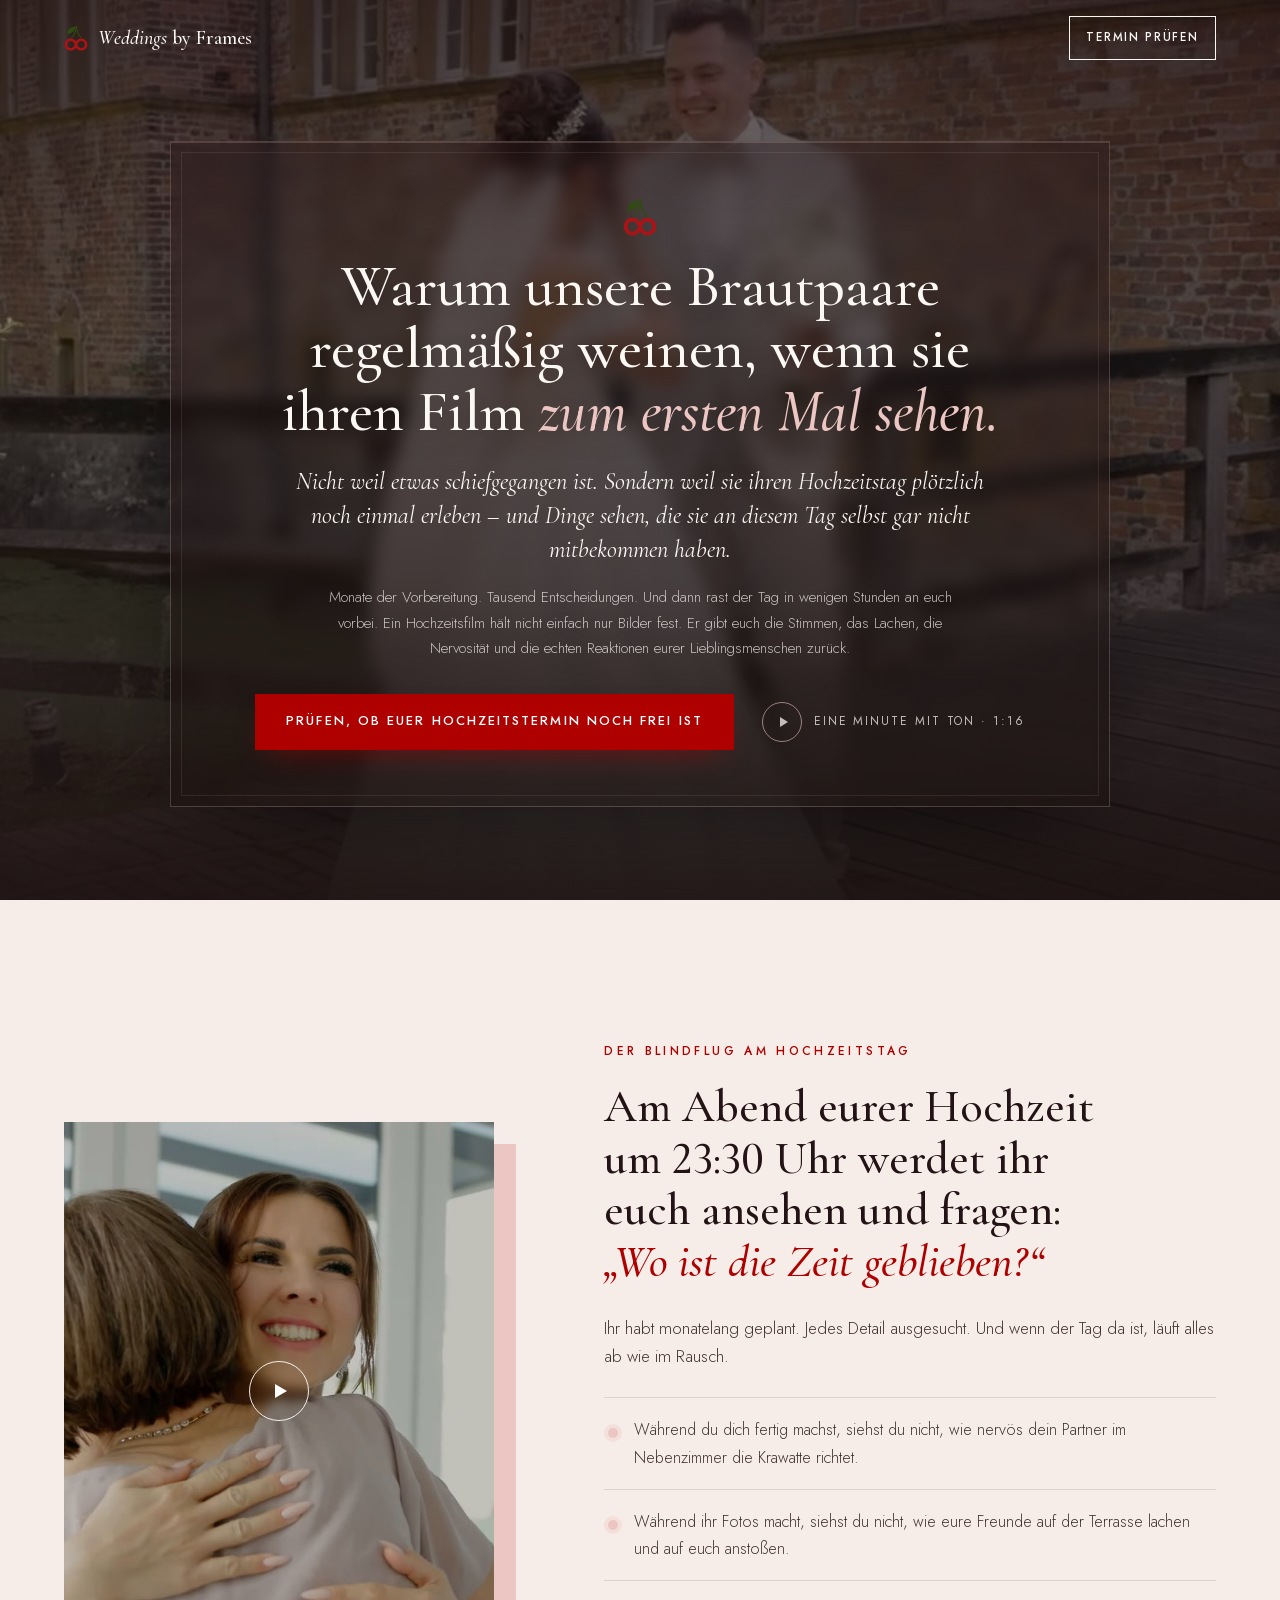
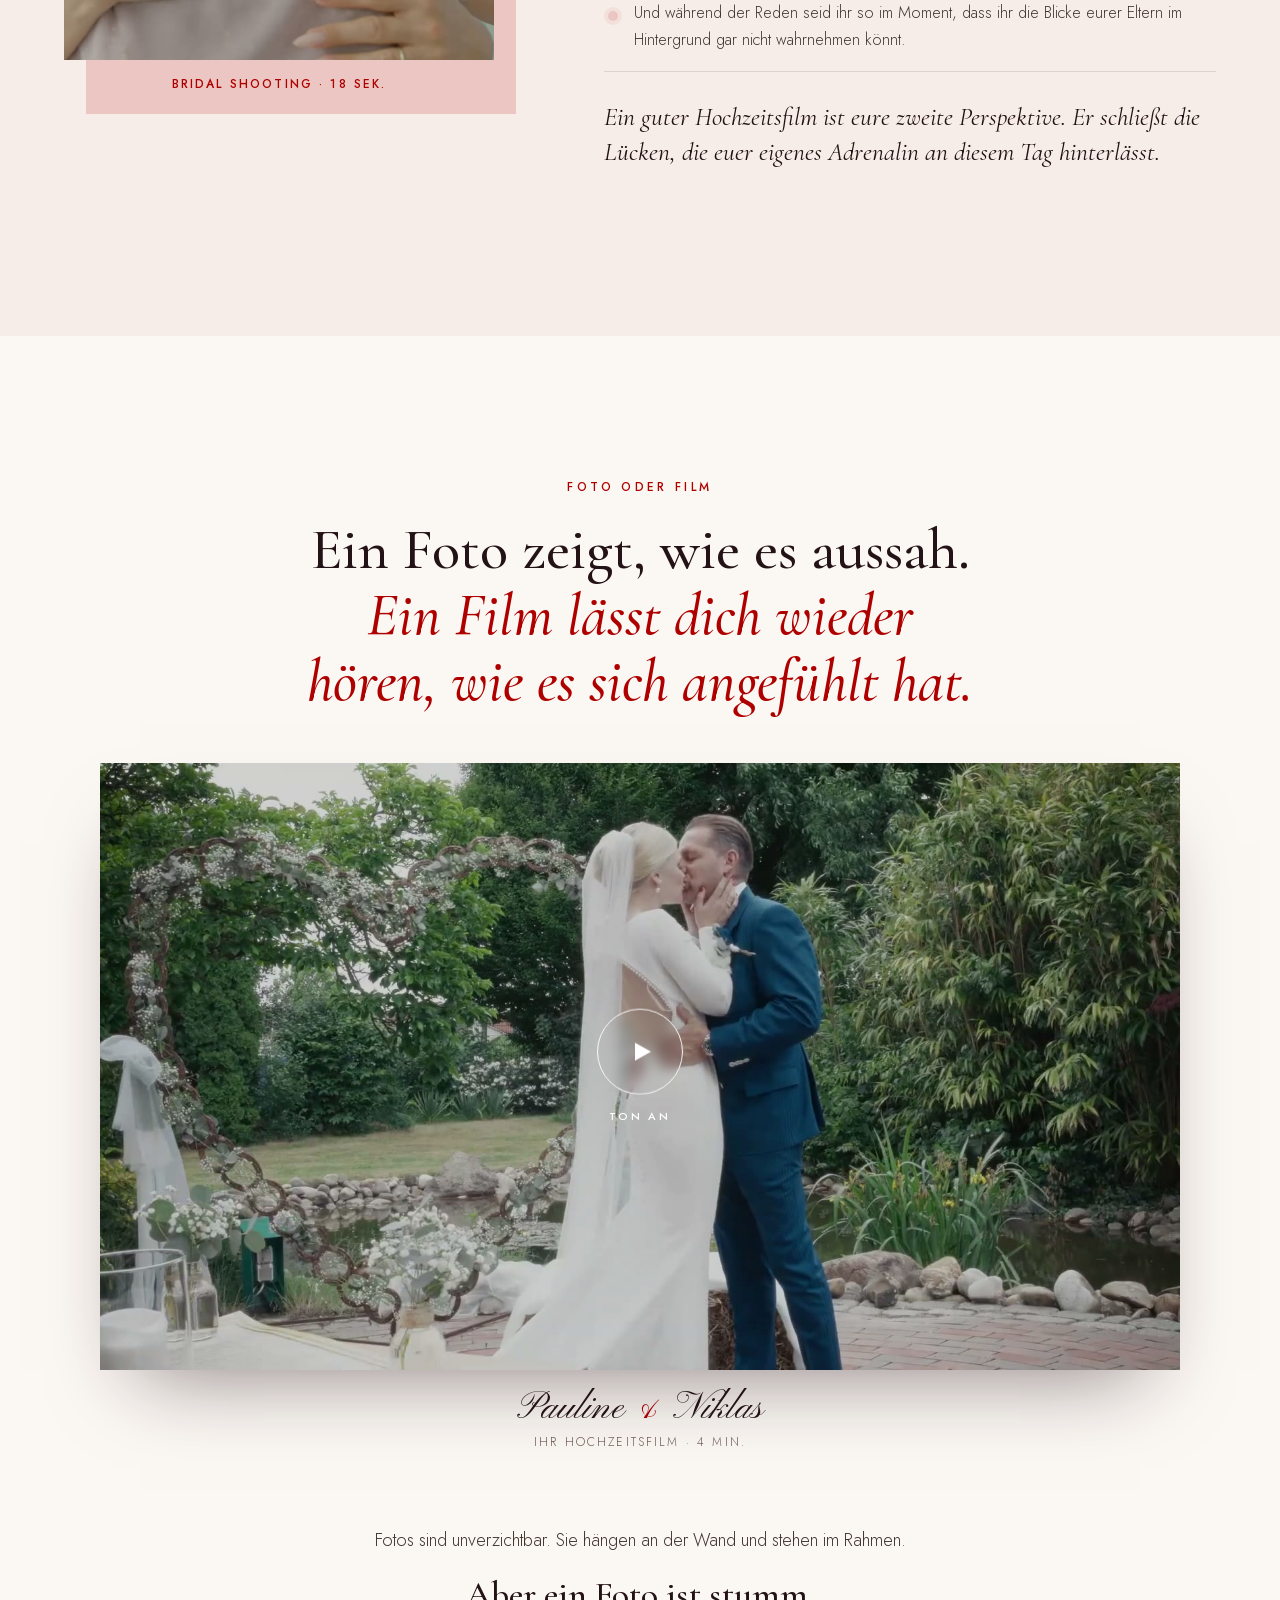
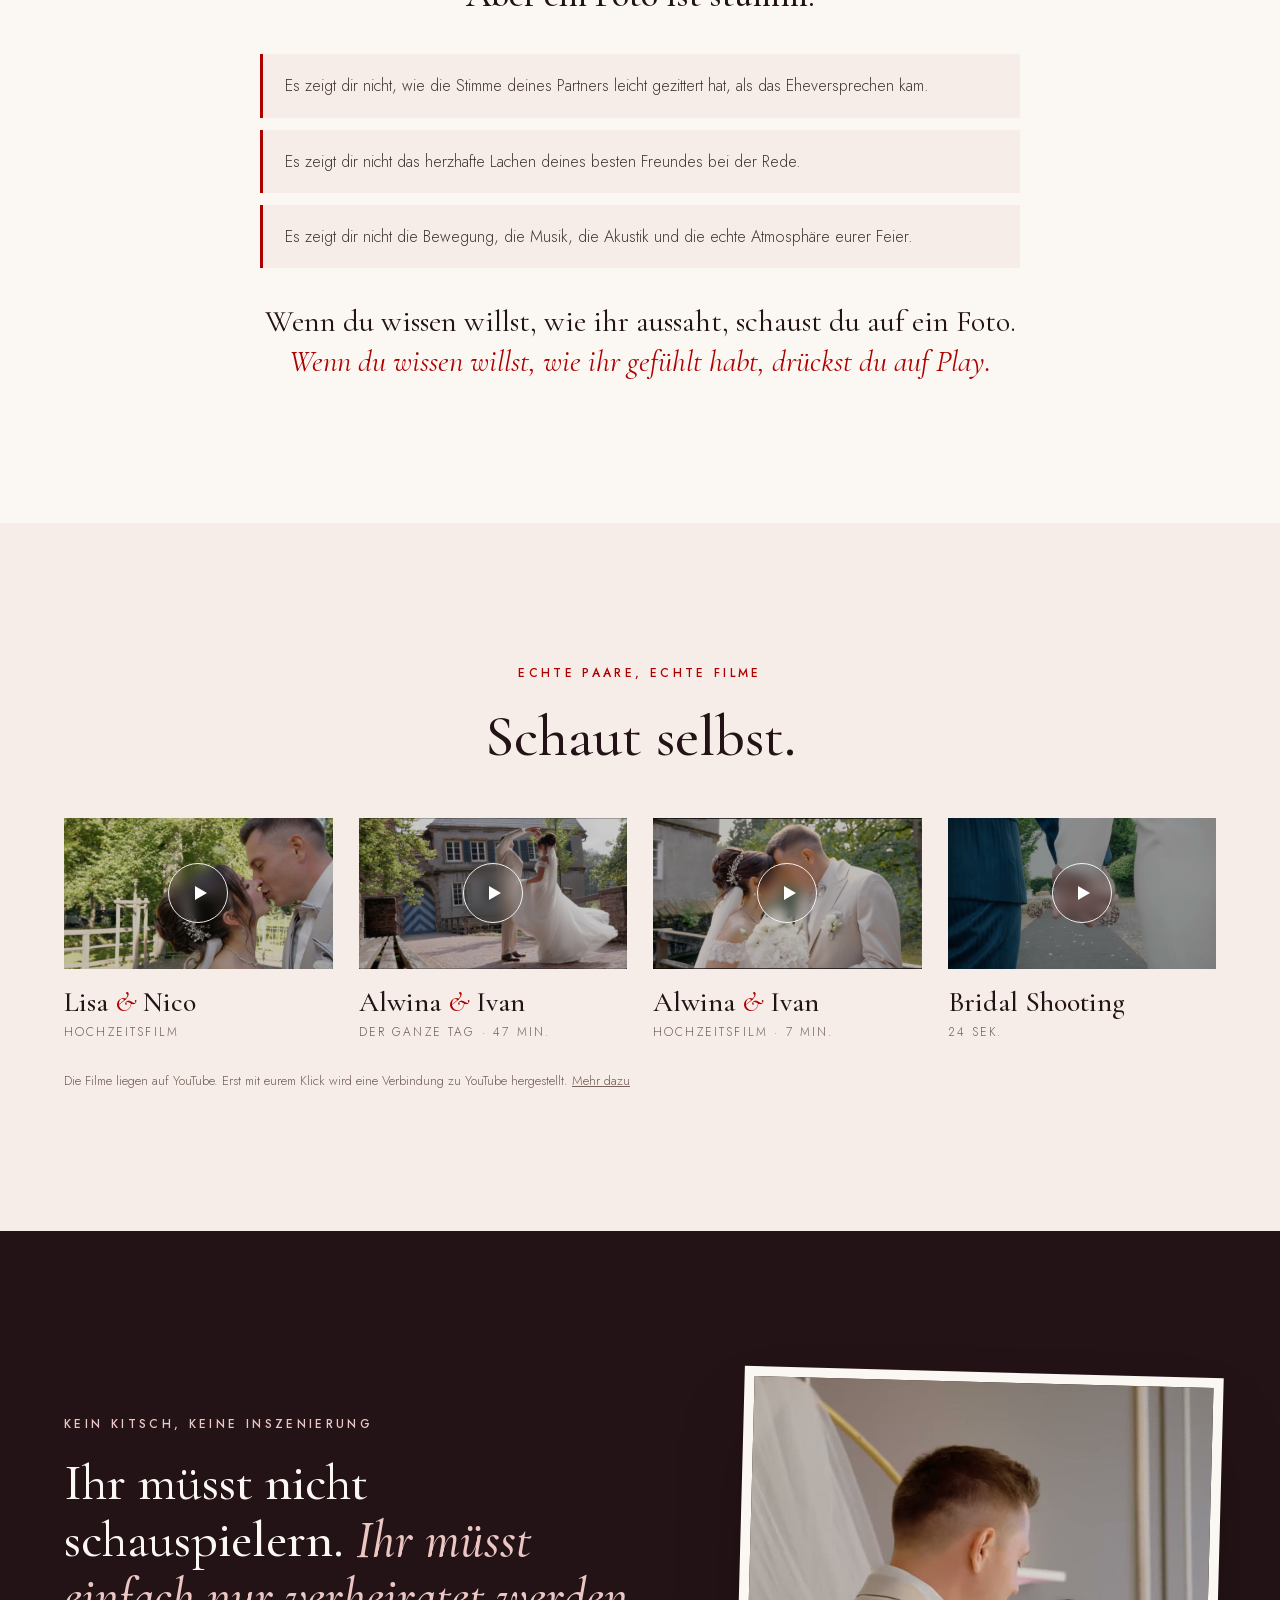
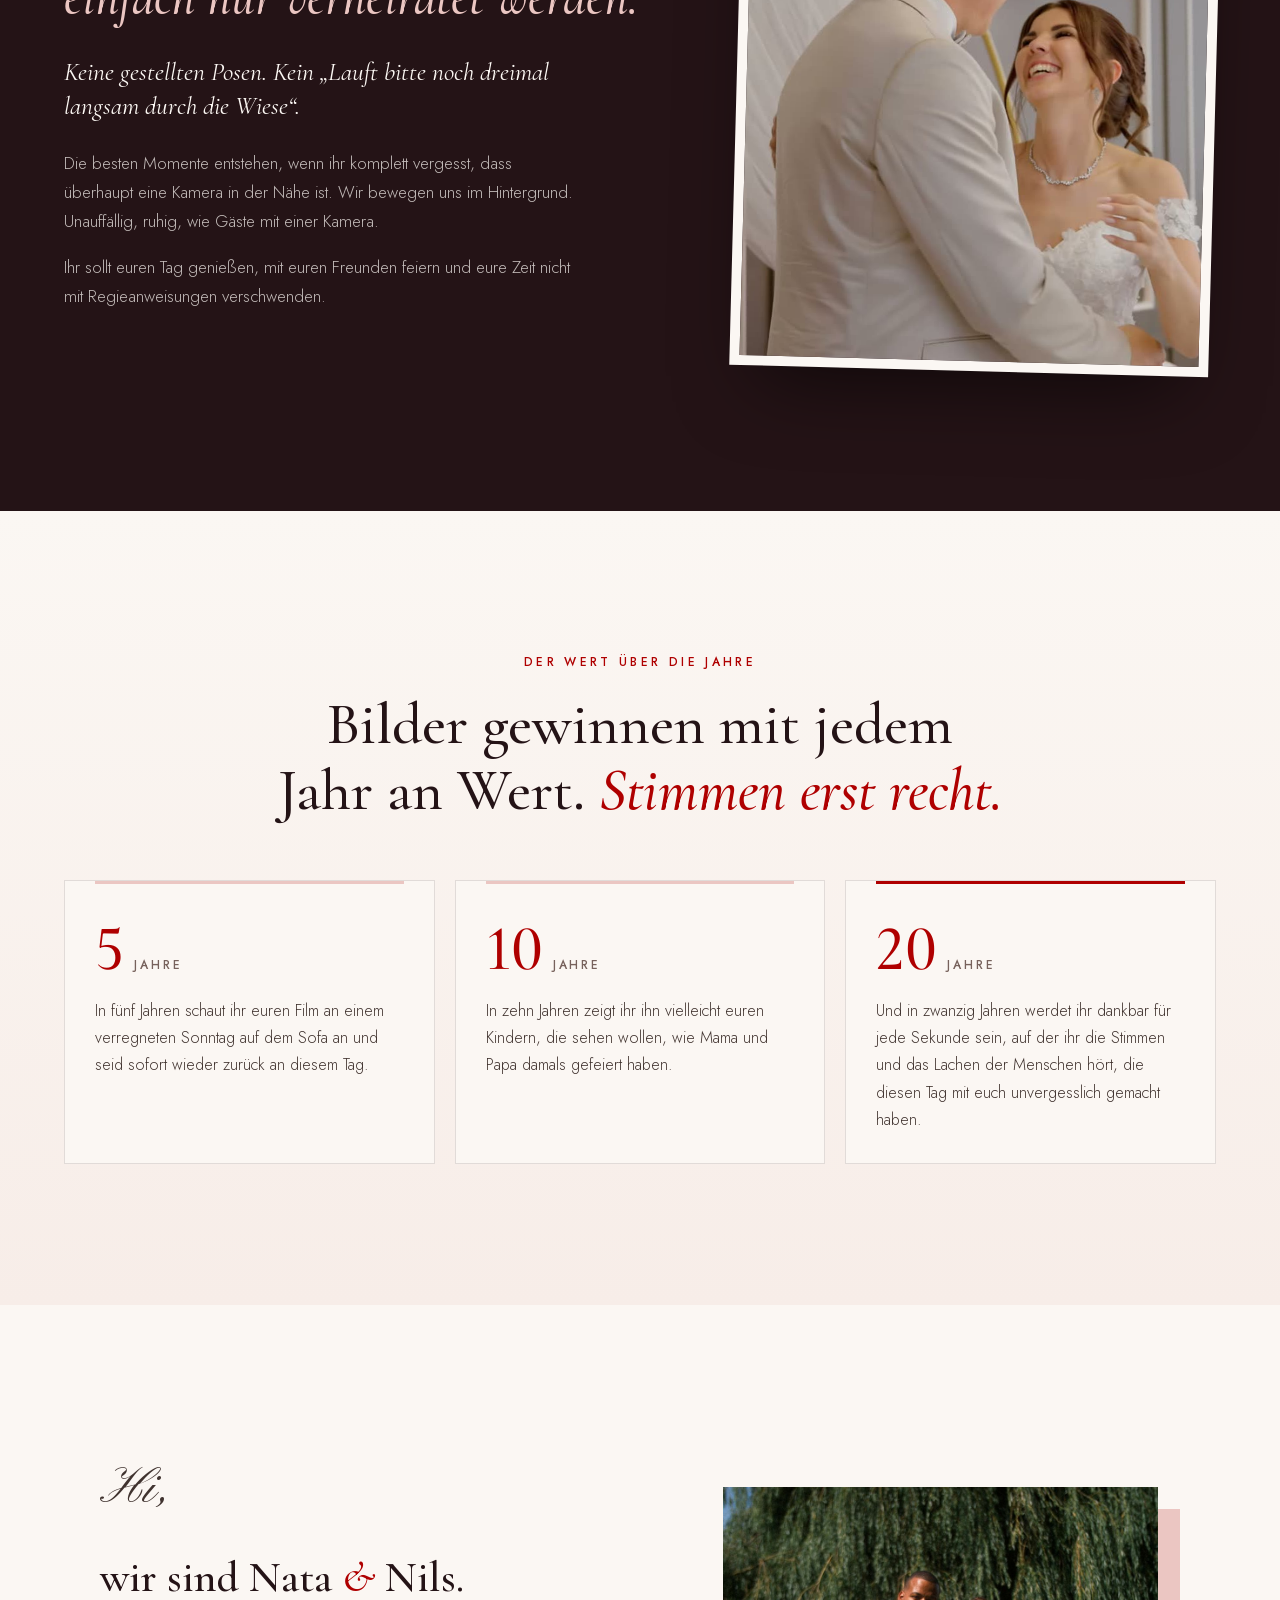
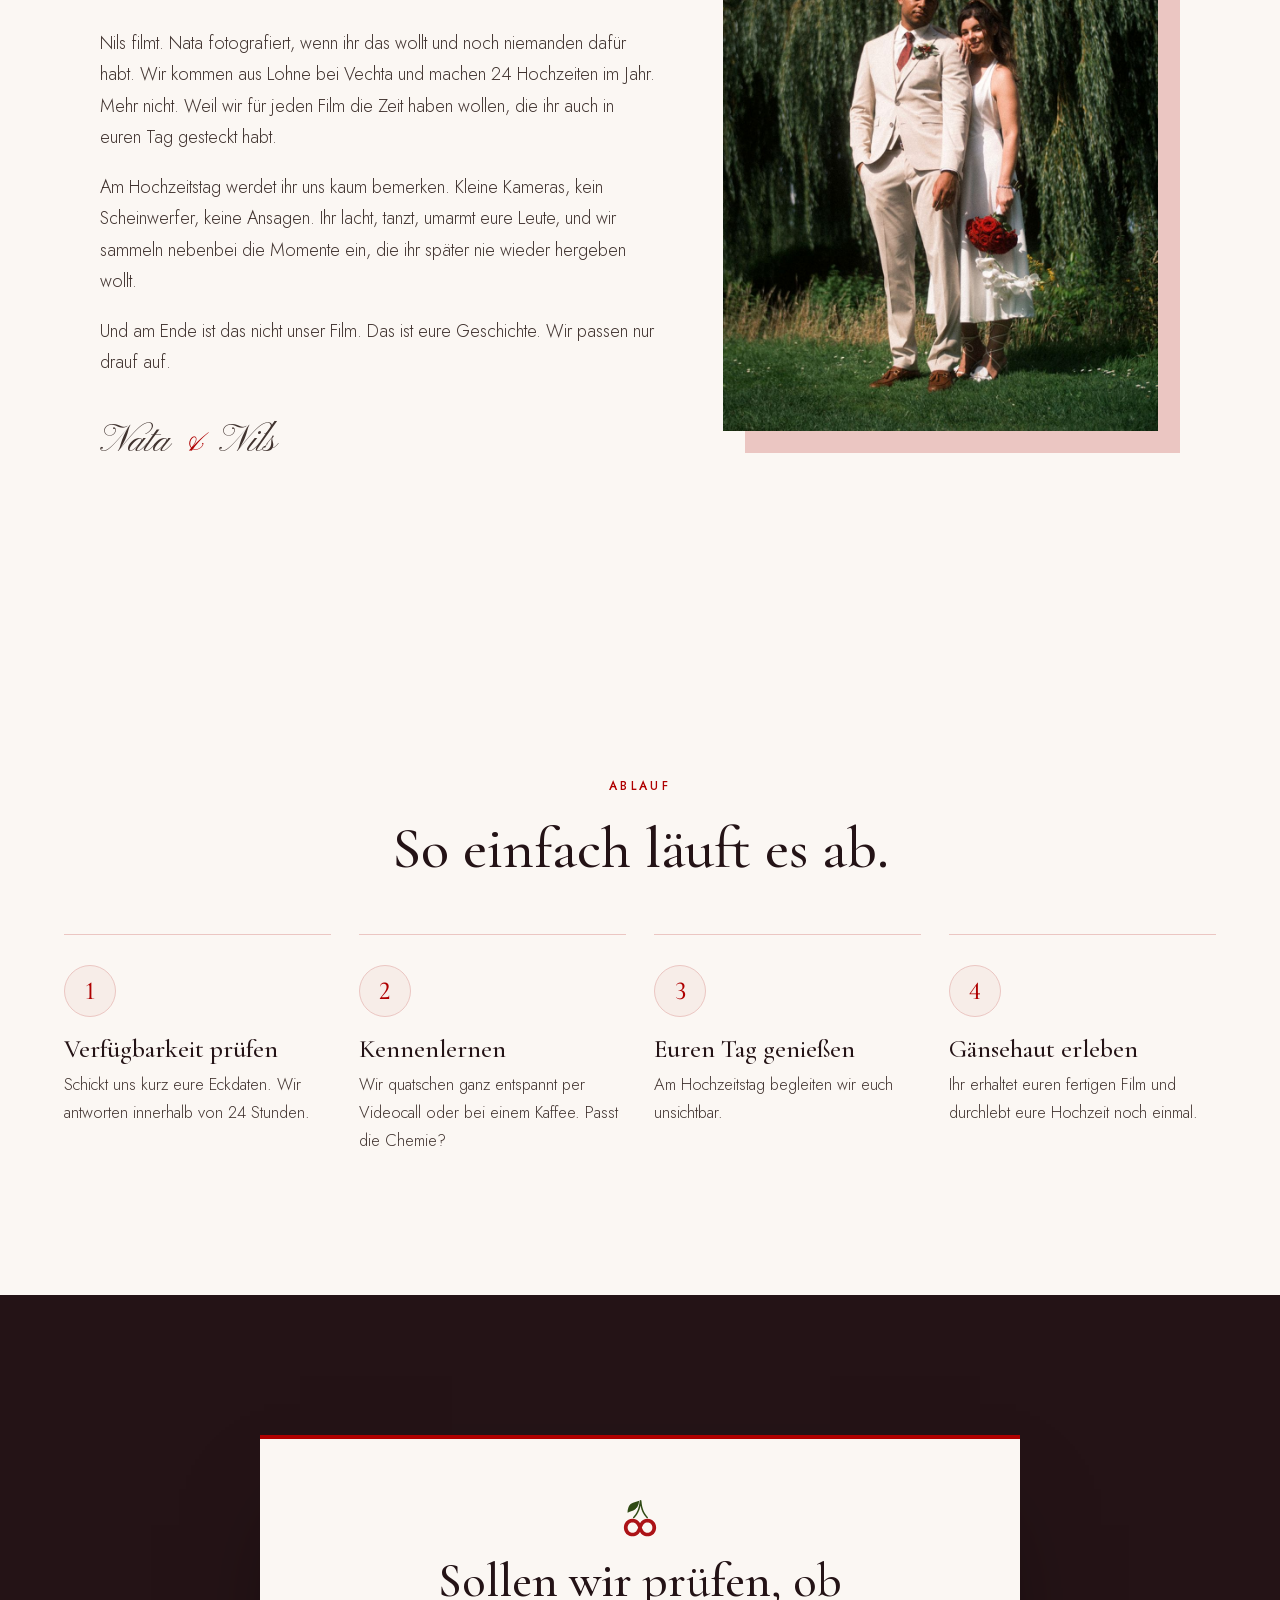
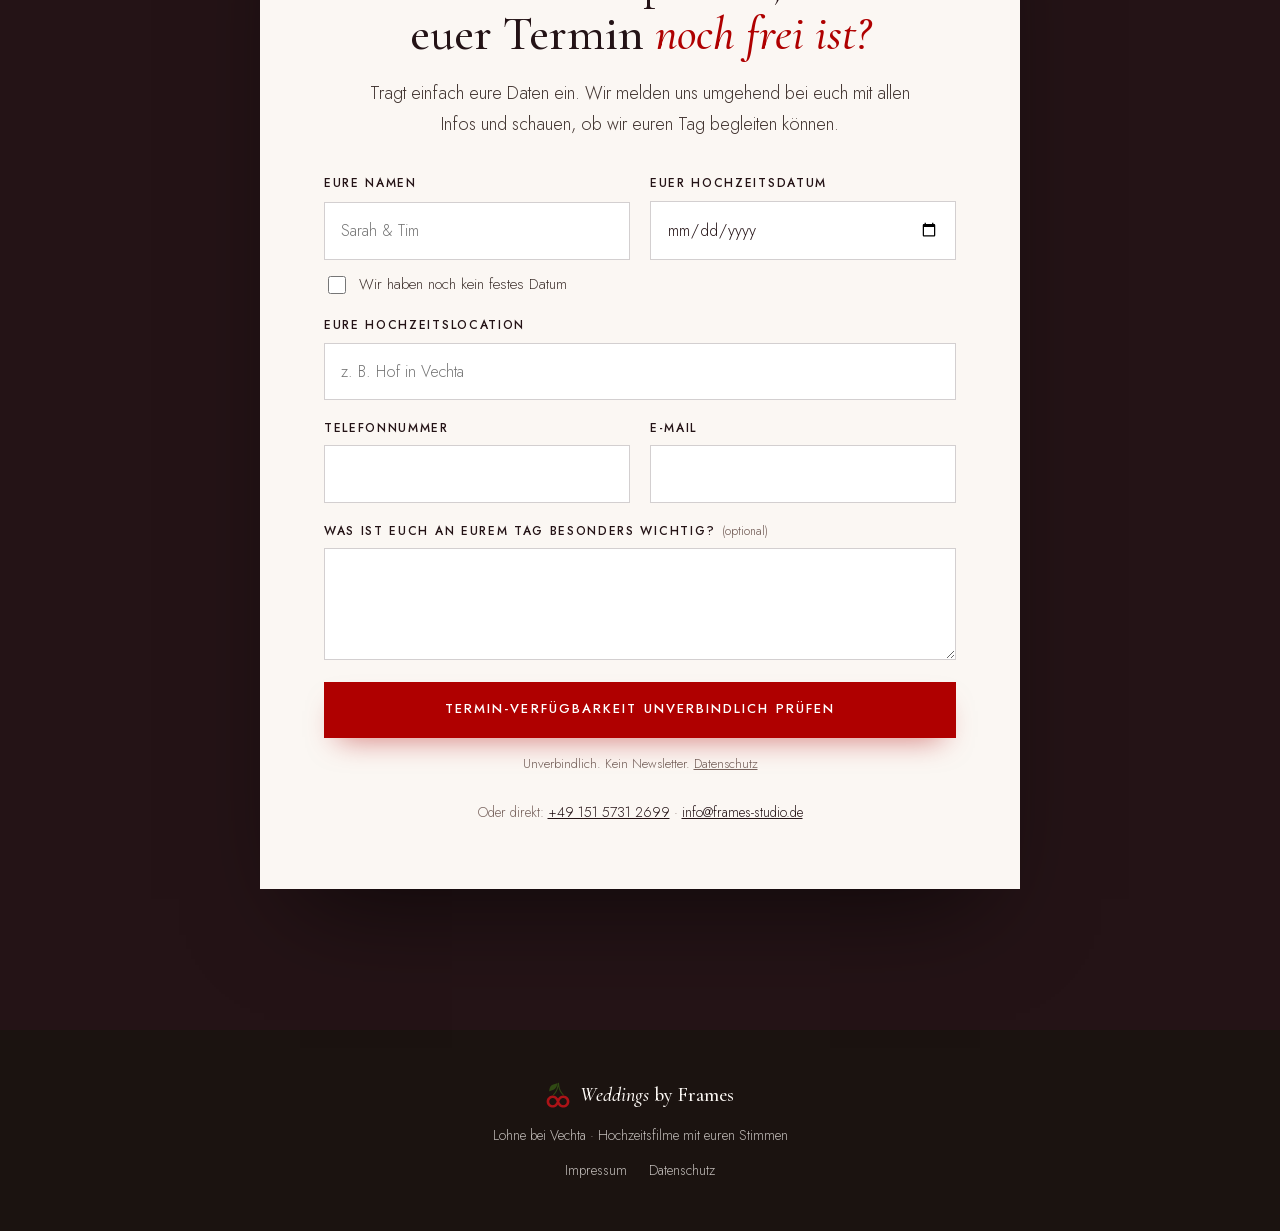
==== index.html @ 1e535560 "Add files via upload" ====
<!doctype html>
<html lang="de">
<head>
<meta charset="utf-8">
<meta name="viewport" content="width=device-width, initial-scale=1, viewport-fit=cover">
<title>Warum unsere Brautpaare weinen · Weddings by Frames</title>
<meta name="description" content="Warum unsere Brautpaare regelmäßig weinen, wenn sie ihren Film zum ersten Mal sehen. Hochzeitsfilme mit euren Stimmen aus Lohne bei Vechta.">
<!-- VORSCHAU: noindex vor Livegang entfernen -->
<meta name="robots" content="index, follow, max-image-preview:large, max-snippet:-1, max-video-preview:-1">
<meta name="theme-color" content="#241316">
<meta property="og:type" content="website">
<meta property="og:locale" content="de_DE">
<meta property="og:title" content="Warum unsere Brautpaare regelmäßig weinen, wenn sie ihren Film zum ersten Mal sehen.">
<meta property="og:description" content="Nicht weil etwas schiefgegangen ist. Sondern weil sie ihren Hochzeitstag plötzlich noch einmal erleben.">
<meta property="og:image" content="/assets/still-a17-kiss.jpg">
<link rel="icon" type="image/svg+xml" href="/assets/favicon.svg">
<link rel="icon" type="image/png" sizes="32x32" href="/assets/favicon-32.png">
<link rel="apple-touch-icon" href="/assets/apple-touch-icon.png">
<link rel="preload" href="/fonts/CormorantGaramond-normal-400-latin.woff2" as="font" type="font/woff2" crossorigin>
<link rel="preload" href="/fonts/Jost-normal-300-latin.woff2" as="font" type="font/woff2" crossorigin>
<link rel="stylesheet" href="/fonts/fonts-v2.css">
<link rel="stylesheet" href="/v2.css">
<link rel="canonical" href="https://www.weddings-by-frames.de/">
</head>
<body>

<header class="top" id="topbar">
  <a href="#top" class="wordmark" aria-label="Weddings by Frames">
    <img src="/assets/logo.svg" alt="" width="26" height="28">
    <span><i>Weddings</i> by Frames</span>
  </a>
  <a href="#anfrage" class="top-cta" data-track="cta_header">Termin prüfen</a>
</header>

<main id="top">

<!-- ================= HERO ================= -->
<section class="hero">
  <video class="hero-video" autoplay muted loop playsinline preload="auto" poster="/assets/hero-poster.jpg" aria-hidden="true">
    <source src="/assets/hero-loop.mp4" type="video/mp4">
  </video>
  <div class="hero-grade" aria-hidden="true"></div>

  <div class="hero-inner">
    <div class="hero-glass">
      <img class="hero-mark" src="/assets/logo.svg" alt="" width="34" height="37">
      <h1>Warum unsere Brautpaare regelmäßig weinen, wenn sie ihren Film <i>zum ersten Mal sehen.</i></h1>
      <p class="hero-sub">Nicht weil etwas schiefgegangen ist. Sondern weil sie ihren Hochzeitstag plötzlich noch einmal erleben – und Dinge sehen, die sie an diesem Tag selbst gar nicht mitbekommen haben.</p>
      <p class="hero-text">Monate der Vorbereitung. Tausend Entscheidungen. Und dann rast der Tag in wenigen Stunden an euch vorbei. Ein Hochzeitsfilm hält nicht einfach nur Bilder fest. Er gibt euch die Stimmen, das Lachen, die Nervosität und die echten Reaktionen eurer Lieblingsmenschen zurück.</p>
      <div class="hero-actions">
        <a href="#anfrage" class="button button-red" data-track="cta_hero">Prüfen, ob euer Hochzeitstermin noch frei ist</a>
        <a href="#film" class="hero-play"><span class="hero-play-ring"></span><span>Eine Minute mit Ton · 1:16</span></a>
      </div>
    </div>
  </div>
</section>

<!-- ================= BLINDFLUG ================= -->
<section class="blind">
  <div class="blind-grid">
    <figure class="blind-fig">
      <div class="film blind-film" data-yt="EWlNcw25agc">
        <button type="button" class="film-cover" aria-label="Bridal Shooting abspielen">
          <img src="/assets/still-a06-mother-hug.jpg" alt="Ausschnitt aus einem Bridal Shooting" loading="lazy">
          <span class="playbtn playbtn-sm"><span class="playbtn-ring"></span></span>
        </button>
        <h3 class="film-caption">Bridal Shooting · 18 Sek.</h3>
      </div>
    </figure>
    <div class="blind-copy">
      <span class="eyebrow">Der Blindflug am Hochzeitstag</span>
      <h2>Am Abend eurer Hochzeit um 23:30 Uhr werdet ihr euch ansehen und fragen: <i>„Wo ist die Zeit geblieben?“</i></h2>
      <p>Ihr habt monatelang geplant. Jedes Detail ausgesucht. Und wenn der Tag da ist, läuft alles ab wie im Rausch.</p>
      <ul class="blind-list">
        <li>Während du dich fertig machst, siehst du nicht, wie nervös dein Partner im Nebenzimmer die Krawatte richtet.</li>
        <li>Während ihr Fotos macht, siehst du nicht, wie eure Freunde auf der Terrasse lachen und auf euch anstoßen.</li>
        <li>Und während der Reden seid ihr so im Moment, dass ihr die Blicke eurer Eltern im Hintergrund gar nicht wahrnehmen könnt.</li>
      </ul>
      <p class="blind-close">Ein guter Hochzeitsfilm ist eure zweite Perspektive. Er schließt die Lücken, die euer eigenes Adrenalin an diesem Tag hinterlässt.</p>
    </div>
  </div>
</section>

<!-- ================= FOTO VS FILM ================= -->
<section class="photo" id="film">
  <div class="photo-head">
    <span class="eyebrow">Foto oder Film</span>
    <h2>Ein Foto zeigt, wie es aussah. <i>Ein Film lässt dich wieder hören, wie es sich angefühlt hat.</i></h2>
  </div>
  <div class="player film" data-yt="vtHNwSGUSG4">
    <button class="player-cover film-cover" type="button" aria-label="Hochzeitsfilm von Pauline und Niklas abspielen">
      <img src="/assets/still-b15-kiss.jpg" alt="Pauline und Niklas an ihrem Hochzeitstag" loading="lazy">
      <span class="playbtn"><span class="playbtn-ring"></span><span class="playbtn-label">Ton an</span></span>
    </button>
    <h3 class="sr-only">Pauline &amp; Niklas</h3>
  </div>
  <p class="player-caption"><span class="script">Pauline <b>&amp;</b> Niklas</span><span>Ihr Hochzeitsfilm · 4 Min.</span></p>

  <div class="photo-copy">
    <p class="photo-lead">Fotos sind unverzichtbar. Sie hängen an der Wand und stehen im Rahmen.<br><strong>Aber ein Foto ist stumm.</strong></p>
    <ul class="photo-list">
      <li>Es zeigt dir nicht, wie die Stimme deines Partners leicht gezittert hat, als das Eheversprechen kam.</li>
      <li>Es zeigt dir nicht das herzhafte Lachen deines besten Freundes bei der Rede.</li>
      <li>Es zeigt dir nicht die Bewegung, die Musik, die Akustik und die echte Atmosphäre eurer Feier.</li>
    </ul>
    <p class="photo-close">Wenn du wissen willst, wie ihr aussaht, schaust du auf ein Foto. <i>Wenn du wissen willst, wie ihr gefühlt habt, drückst du auf Play.</i></p>
  </div>
</section>

<!-- ================= FILME ================= -->
<section class="films" id="filme">
  <div class="films-head">
    <span class="eyebrow">Echte Paare, echte Filme</span>
    <h2>Schaut selbst.</h2>
  </div>
  <div class="films-grid">
    <div class="film" data-yt="_T5iIYwMrwE">
      <button type="button" class="film-cover" aria-label="Hochzeitsfilm von Lisa und Nico abspielen">
        <img src="/assets/still-a17-kiss.jpg" alt="" loading="lazy">
        <span class="playbtn playbtn-sm"><span class="playbtn-ring"></span></span>
      </button>
      <h3>Lisa <span class="amp">&amp;</span> Nico</h3>
      <p class="film-sub">Hochzeitsfilm</p>
    </div>
    <div class="film" data-yt="T3aYEm_yRqM">
      <button type="button" class="film-cover" aria-label="Hochzeitsfilm von Alwina und Ivan in voller Länge abspielen">
        <img src="/assets/yt-T3aYEm_yRqM.jpg" alt="" loading="lazy">
        <span class="playbtn playbtn-sm"><span class="playbtn-ring"></span></span>
      </button>
      <h3>Alwina <span class="amp">&amp;</span> Ivan</h3>
      <p class="film-sub">Der ganze Tag · 47 Min.</p>
    </div>
    <div class="film" data-yt="NOrR7AtH-0M">
      <button type="button" class="film-cover" aria-label="Hochzeitsfilm von Alwina und Ivan abspielen">
        <img src="/assets/yt-NOrR7AtH-0M.jpg" alt="" loading="lazy">
        <span class="playbtn playbtn-sm"><span class="playbtn-ring"></span></span>
      </button>
      <h3>Alwina <span class="amp">&amp;</span> Ivan</h3>
      <p class="film-sub">Hochzeitsfilm · 7 Min.</p>
    </div>
    <div class="film" data-yt="FxJAN8GB7N4">
      <button type="button" class="film-cover" aria-label="Bridal Shooting abspielen">
        <img src="/assets/still-b21-hands.jpg" alt="" loading="lazy">
        <span class="playbtn playbtn-sm"><span class="playbtn-ring"></span></span>
      </button>
      <h3>Bridal Shooting</h3>
      <p class="film-sub">24 Sek.</p>
    </div>
  </div>
  <p class="fine">Die Filme liegen auf YouTube. Erst mit eurem Klick wird eine Verbindung zu YouTube hergestellt. <a href="/datenschutz#youtube">Mehr dazu</a></p>
</section>

<!-- ================= KEIN KITSCH ================= -->
<section class="real">
  <div class="real-grid">
    <div class="real-copy">
      <span class="eyebrow eyebrow-rose">Kein Kitsch, keine Inszenierung</span>
      <h2>Ihr müsst nicht schauspielern. <i>Ihr müsst einfach nur verheiratet werden.</i></h2>
      <p>Keine gestellten Posen. Kein „Lauft bitte noch dreimal langsam durch die Wiese“.</p>
      <p>Die besten Momente entstehen, wenn ihr komplett vergesst, dass überhaupt eine Kamera in der Nähe ist. Wir bewegen uns im Hintergrund. Unauffällig, ruhig, wie Gäste mit einer Kamera.</p>
      <p>Ihr sollt euren Tag genießen, mit euren Freunden feiern und eure Zeit nicht mit Regieanweisungen verschwenden.</p>
    </div>
    <figure class="real-fig">
      <img src="/assets/still-a35-laugh.jpg" alt="" loading="lazy">
    </figure>
  </div>
</section>

<!-- ================= WERT ÜBER DIE JAHRE ================= -->
<section class="years">
  <div class="years-head">
    <span class="eyebrow">Der Wert über die Jahre</span>
    <h2>Bilder gewinnen mit jedem Jahr an Wert. <i>Stimmen erst recht.</i></h2>
  </div>
  <ol class="years-list">
    <li>
      <span class="years-num">5<small>Jahre</small></span>
      <p>In fünf Jahren schaut ihr euren Film an einem verregneten Sonntag auf dem Sofa an und seid sofort wieder zurück an diesem Tag.</p>
    </li>
    <li>
      <span class="years-num">10<small>Jahre</small></span>
      <p>In zehn Jahren zeigt ihr ihn vielleicht euren Kindern, die sehen wollen, wie Mama und Papa damals gefeiert haben.</p>
    </li>
    <li>
      <span class="years-num">20<small>Jahre</small></span>
      <p>Und in zwanzig Jahren werdet ihr dankbar für jede Sekunde sein, auf der ihr die Stimmen und das Lachen der Menschen hört, die diesen Tag mit euch unvergesslich gemacht haben.</p>
    </li>
  </ol>
</section>

<!-- ================= NATA & NILS ================= -->
<section class="wir" id="wir">
  <div class="wir-inner">
    <div class="wir-copy">
      <p class="script wir-hi">Hi,</p>
      <h2>wir sind Nata <span class="amp">&amp;</span> Nils.</h2>
      <p>Nils filmt. Nata fotografiert, wenn ihr das wollt und noch niemanden dafür habt. Wir kommen aus Lohne bei Vechta und machen 24 Hochzeiten im Jahr. Mehr nicht. Weil wir für jeden Film die Zeit haben wollen, die ihr auch in euren Tag gesteckt habt.</p>
      <p>Am Hochzeitstag werdet ihr uns kaum bemerken. Kleine Kameras, kein Scheinwerfer, keine Ansagen. Ihr lacht, tanzt, umarmt eure Leute, und wir sammeln nebenbei die Momente ein, die ihr später nie wieder hergeben wollt.</p>
      <p>Und am Ende ist das nicht unser Film. Das ist eure Geschichte. Wir passen nur drauf auf.</p>
      <p class="script wir-sign">Nata <span class="amp">&amp;</span> Nils</p>
    </div>
    <figure class="wir-foto">
      <img src="/assets/portrait-nata-nils.jpg" alt="Nata und Nils von Weddings by Frames" loading="lazy">
    </figure>
  </div>
</section>

<!-- ================= ABLAUF ================= -->
<section class="steps">
  <div class="steps-head">
    <span class="eyebrow">Ablauf</span>
    <h2>So einfach läuft es ab.</h2>
  </div>
  <ol class="steps-list">
    <li><span class="steps-n">1</span><h3>Verfügbarkeit prüfen</h3><p>Schickt uns kurz eure Eckdaten. Wir antworten innerhalb von 24 Stunden.</p></li>
    <li><span class="steps-n">2</span><h3>Kennenlernen</h3><p>Wir quatschen ganz entspannt per Videocall oder bei einem Kaffee. Passt die Chemie?</p></li>
    <li><span class="steps-n">3</span><h3>Euren Tag genießen</h3><p>Am Hochzeitstag begleiten wir euch unsichtbar.</p></li>
    <li><span class="steps-n">4</span><h3>Gänsehaut erleben</h3><p>Ihr erhaltet euren fertigen Film und durchlebt eure Hochzeit noch einmal.</p></li>
  </ol>
</section>

<!-- ================= ANFRAGE ================= -->
<section class="final" id="anfrage">
  <div class="form-card">
    <img class="final-mark" src="/assets/logo.svg" alt="" width="34" height="37">
    <h2>Sollen wir prüfen, ob euer Termin <i>noch frei ist?</i></h2>
    <p class="final-sub">Tragt einfach eure Daten ein. Wir melden uns umgehend bei euch mit allen Infos und schauen, ob wir euren Tag begleiten können.</p>

    <form id="lead-form" novalidate>
      <input type="text" name="_gotcha" class="hp" tabindex="-1" autocomplete="off" aria-hidden="true">
      <input type="hidden" name="utm" id="f-utm">
      <input type="hidden" name="seite" value="Landingpage v2">

      <div class="form-grid">
        <label class="field">
          <span>Eure Namen</span>
          <input type="text" name="namen" id="f-namen" placeholder="Sarah &amp; Tim" autocomplete="name">
        </label>
        <label class="field">
          <span>Euer Hochzeitsdatum</span>
          <input type="date" name="datum" id="f-datum">
        </label>
        <label class="check-inline field-wide">
          <input type="checkbox" name="datum_offen" id="f-datum-offen" value="ja">
          <span>Wir haben noch kein festes Datum</span>
        </label>
        <label class="field field-wide">
          <span>Eure Hochzeitslocation</span>
          <input type="text" name="location" id="f-location" placeholder="z. B. Hof in Vechta" autocomplete="off">
        </label>
        <label class="field">
          <span>Telefonnummer</span>
          <input type="tel" name="telefon" id="f-telefon" autocomplete="tel" inputmode="tel">
        </label>
        <label class="field">
          <span>E-Mail</span>
          <input type="email" name="email" id="f-email" autocomplete="email" inputmode="email">
        </label>
        <label class="field field-wide">
          <span>Was ist euch an eurem Tag besonders wichtig? <em>(optional)</em></span>
          <textarea name="nachricht" rows="3"></textarea>
        </label>
      </div>

      <p class="form-error" data-error="fields" hidden>Bitte gebt eure Namen, ein Datum (oder setzt den Haken), die Location, eine Telefonnummer und eine gültige E-Mail an.</p>
      <p class="form-error" data-error="send" hidden>Das hat leider nicht geklappt. Schreibt uns direkt an <a href="mailto:info@frames-studio.de">info@frames-studio.de</a> oder ruft an: <a href="tel:+4915157312699">+49 151 5731 2699</a>.</p>
      <button type="submit" class="button button-red button-block" data-track="form_submit">Termin-Verfügbarkeit unverbindlich prüfen</button>
      <p class="fine">Unverbindlich. Kein Newsletter. <a href="/datenschutz">Datenschutz</a></p>
    </form>

    <div class="form-success" id="form-success" hidden tabindex="-1">
      <p class="script success-script">Danke.</p>
      <h3>Wir schauen jetzt, ob euer Termin noch frei ist.</h3>
      <p>Einer von uns meldet sich innerhalb von 24 Stunden persönlich bei euch. Bis dahin: Schaut euch in Ruhe den Film von Alwina &amp; Ivan an.</p>
      <a href="#film" class="button button-ghost">Zum Film</a>
    </div>
    <p class="final-contact">Oder direkt: <a href="tel:+4915157312699">+49 151 5731 2699</a> · <a href="mailto:info@frames-studio.de">info@frames-studio.de</a></p>
  </div>
</section>

</main>

<footer class="foot">
  <a href="#top" class="wordmark"><img src="/assets/logo.svg" alt="" width="22" height="24"><span><i>Weddings</i> by Frames</span></a>
  <p>Lohne bei Vechta · Hochzeitsfilme mit euren Stimmen</p>
  <nav><a href="/impressum">Impressum</a><a href="/datenschutz">Datenschutz</a></nav>
</footer>

<a href="#anfrage" class="sticky" id="sticky" data-track="cta_sticky">Termin prüfen</a>

<script src="/v2.js" defer></script>
</body>
</html>
---- fonts/fonts-v2.css ----
@font-face{font-family:'Cormorant Garamond';font-style:italic;font-weight:400;font-display:swap;src:url('/fonts/CormorantGaramond-italic-400-latin-ext.woff2') format('woff2');unicode-range:U+0100-02BA, U+02BD-02C5, U+02C7-02CC, U+02CE-02D7, U+02DD-02FF, U+0304, U+0308, U+0329, U+1D00-1DBF, U+1E00-1E9F, U+1EF2-1EFF, U+2020, U+20A0-20AB, U+20AD-20C0, U+2113, U+2C60-2C7F, U+A720-A7FF}
@font-face{font-family:'Cormorant Garamond';font-style:italic;font-weight:400;font-display:swap;src:url('/fonts/CormorantGaramond-italic-400-latin.woff2') format('woff2');unicode-range:U+0000-00FF, U+0131, U+0152-0153, U+02BB-02BC, U+02C6, U+02DA, U+02DC, U+0304, U+0308, U+0329, U+2000-206F, U+20AC, U+2122, U+2191, U+2193, U+2212, U+2215, U+FEFF, U+FFFD}
@font-face{font-family:'Cormorant Garamond';font-style:italic;font-weight:500;font-display:swap;src:url('/fonts/CormorantGaramond-italic-400-latin-ext.woff2') format('woff2');unicode-range:U+0100-02BA, U+02BD-02C5, U+02C7-02CC, U+02CE-02D7, U+02DD-02FF, U+0304, U+0308, U+0329, U+1D00-1DBF, U+1E00-1E9F, U+1EF2-1EFF, U+2020, U+20A0-20AB, U+20AD-20C0, U+2113, U+2C60-2C7F, U+A720-A7FF}
@font-face{font-family:'Cormorant Garamond';font-style:italic;font-weight:500;font-display:swap;src:url('/fonts/CormorantGaramond-italic-400-latin.woff2') format('woff2');unicode-range:U+0000-00FF, U+0131, U+0152-0153, U+02BB-02BC, U+02C6, U+02DA, U+02DC, U+0304, U+0308, U+0329, U+2000-206F, U+20AC, U+2122, U+2191, U+2193, U+2212, U+2215, U+FEFF, U+FFFD}
@font-face{font-family:'Cormorant Garamond';font-style:normal;font-weight:400;font-display:swap;src:url('/fonts/CormorantGaramond-normal-400-latin-ext.woff2') format('woff2');unicode-range:U+0100-02BA, U+02BD-02C5, U+02C7-02CC, U+02CE-02D7, U+02DD-02FF, U+0304, U+0308, U+0329, U+1D00-1DBF, U+1E00-1E9F, U+1EF2-1EFF, U+2020, U+20A0-20AB, U+20AD-20C0, U+2113, U+2C60-2C7F, U+A720-A7FF}
@font-face{font-family:'Cormorant Garamond';font-style:normal;font-weight:400;font-display:swap;src:url('/fonts/CormorantGaramond-normal-400-latin.woff2') format('woff2');unicode-range:U+0000-00FF, U+0131, U+0152-0153, U+02BB-02BC, U+02C6, U+02DA, U+02DC, U+0304, U+0308, U+0329, U+2000-206F, U+20AC, U+2122, U+2191, U+2193, U+2212, U+2215, U+FEFF, U+FFFD}
@font-face{font-family:'Cormorant Garamond';font-style:normal;font-weight:500;font-display:swap;src:url('/fonts/CormorantGaramond-normal-400-latin-ext.woff2') format('woff2');unicode-range:U+0100-02BA, U+02BD-02C5, U+02C7-02CC, U+02CE-02D7, U+02DD-02FF, U+0304, U+0308, U+0329, U+1D00-1DBF, U+1E00-1E9F, U+1EF2-1EFF, U+2020, U+20A0-20AB, U+20AD-20C0, U+2113, U+2C60-2C7F, U+A720-A7FF}
@font-face{font-family:'Cormorant Garamond';font-style:normal;font-weight:500;font-display:swap;src:url('/fonts/CormorantGaramond-normal-400-latin.woff2') format('woff2');unicode-range:U+0000-00FF, U+0131, U+0152-0153, U+02BB-02BC, U+02C6, U+02DA, U+02DC, U+0304, U+0308, U+0329, U+2000-206F, U+20AC, U+2122, U+2191, U+2193, U+2212, U+2215, U+FEFF, U+FFFD}
@font-face{font-family:'Cormorant Garamond';font-style:normal;font-weight:600;font-display:swap;src:url('/fonts/CormorantGaramond-normal-400-latin-ext.woff2') format('woff2');unicode-range:U+0100-02BA, U+02BD-02C5, U+02C7-02CC, U+02CE-02D7, U+02DD-02FF, U+0304, U+0308, U+0329, U+1D00-1DBF, U+1E00-1E9F, U+1EF2-1EFF, U+2020, U+20A0-20AB, U+20AD-20C0, U+2113, U+2C60-2C7F, U+A720-A7FF}
@font-face{font-family:'Cormorant Garamond';font-style:normal;font-weight:600;font-display:swap;src:url('/fonts/CormorantGaramond-normal-400-latin.woff2') format('woff2');unicode-range:U+0000-00FF, U+0131, U+0152-0153, U+02BB-02BC, U+02C6, U+02DA, U+02DC, U+0304, U+0308, U+0329, U+2000-206F, U+20AC, U+2122, U+2191, U+2193, U+2212, U+2215, U+FEFF, U+FFFD}
@font-face{font-family:'Jost';font-style:normal;font-weight:300;font-display:swap;src:url('/fonts/Jost-normal-300-latin-ext.woff2') format('woff2');unicode-range:U+0100-02BA, U+02BD-02C5, U+02C7-02CC, U+02CE-02D7, U+02DD-02FF, U+0304, U+0308, U+0329, U+1D00-1DBF, U+1E00-1E9F, U+1EF2-1EFF, U+2020, U+20A0-20AB, U+20AD-20C0, U+2113, U+2C60-2C7F, U+A720-A7FF}
@font-face{font-family:'Jost';font-style:normal;font-weight:300;font-display:swap;src:url('/fonts/Jost-normal-300-latin.woff2') format('woff2');unicode-range:U+0000-00FF, U+0131, U+0152-0153, U+02BB-02BC, U+02C6, U+02DA, U+02DC, U+0304, U+0308, U+0329, U+2000-206F, U+20AC, U+2122, U+2191, U+2193, U+2212, U+2215, U+FEFF, U+FFFD}
@font-face{font-family:'Jost';font-style:normal;font-weight:400;font-display:swap;src:url('/fonts/Jost-normal-300-latin-ext.woff2') format('woff2');unicode-range:U+0100-02BA, U+02BD-02C5, U+02C7-02CC, U+02CE-02D7, U+02DD-02FF, U+0304, U+0308, U+0329, U+1D00-1DBF, U+1E00-1E9F, U+1EF2-1EFF, U+2020, U+20A0-20AB, U+20AD-20C0, U+2113, U+2C60-2C7F, U+A720-A7FF}
@font-face{font-family:'Jost';font-style:normal;font-weight:400;font-display:swap;src:url('/fonts/Jost-normal-300-latin.woff2') format('woff2');unicode-range:U+0000-00FF, U+0131, U+0152-0153, U+02BB-02BC, U+02C6, U+02DA, U+02DC, U+0304, U+0308, U+0329, U+2000-206F, U+20AC, U+2122, U+2191, U+2193, U+2212, U+2215, U+FEFF, U+FFFD}
@font-face{font-family:'Jost';font-style:normal;font-weight:500;font-display:swap;src:url('/fonts/Jost-normal-300-latin-ext.woff2') format('woff2');unicode-range:U+0100-02BA, U+02BD-02C5, U+02C7-02CC, U+02CE-02D7, U+02DD-02FF, U+0304, U+0308, U+0329, U+1D00-1DBF, U+1E00-1E9F, U+1EF2-1EFF, U+2020, U+20A0-20AB, U+20AD-20C0, U+2113, U+2C60-2C7F, U+A720-A7FF}
@font-face{font-family:'Jost';font-style:normal;font-weight:500;font-display:swap;src:url('/fonts/Jost-normal-300-latin.woff2') format('woff2');unicode-range:U+0000-00FF, U+0131, U+0152-0153, U+02BB-02BC, U+02C6, U+02DA, U+02DC, U+0304, U+0308, U+0329, U+2000-206F, U+20AC, U+2122, U+2191, U+2193, U+2212, U+2215, U+FEFF, U+FFFD}
@font-face{font-family:'Pinyon Script';font-style:normal;font-weight:400;font-display:swap;src:url('/fonts/PinyonScript-normal-400-latin-ext.woff2') format('woff2');unicode-range:U+0100-02BA, U+02BD-02C5, U+02C7-02CC, U+02CE-02D7, U+02DD-02FF, U+0304, U+0308, U+0329, U+1D00-1DBF, U+1E00-1E9F, U+1EF2-1EFF, U+2020, U+20A0-20AB, U+20AD-20C0, U+2113, U+2C60-2C7F, U+A720-A7FF}
@font-face{font-family:'Pinyon Script';font-style:normal;font-weight:400;font-display:swap;src:url('/fonts/PinyonScript-normal-400-latin.woff2') format('woff2');unicode-range:U+0000-00FF, U+0131, U+0152-0153, U+02BB-02BC, U+02C6, U+02DA, U+02DC, U+0304, U+0308, U+0329, U+2000-206F, U+20AC, U+2122, U+2191, U+2193, U+2212, U+2215, U+FEFF, U+FFFD}
---- v2.css ----
/* ==========================================================================
   Weddings by Frames · Landingpage v2
   Cormorant Garamond · Jost · Pinyon Script · Farben der Stammseite
   ========================================================================== */

:root {
  --ivory: #FBF7F3;
  --cream: #F7EDE8;
  --rose: #EBC6C2;
  --rose-deep: #D9A7A2;
  --red: #AF0000;
  --red-dark: #8B0000;
  --charcoal: #241316;
  --charcoal-2: #1B1310;
  --text: #40332F;
  --text-soft: #77625C;
  --rule: rgba(36, 19, 22, .12);
  --light: #FBF7F3;
  --light-soft: rgba(251, 247, 243, .74);

  --serif: 'Cormorant Garamond', Georgia, 'Times New Roman', serif;
  --sans: 'Jost', -apple-system, BlinkMacSystemFont, 'Helvetica Neue', Arial, sans-serif;
  --script: 'Pinyon Script', 'Snell Roundhand', cursive;

  --x: clamp(20px, 5vw, 72px);
  --y: clamp(80px, 11vw, 150px);
  --ease: cubic-bezier(.22, .61, .1, 1);
}

*, *::before, *::after { box-sizing: border-box; }
html { scroll-behavior: smooth; -webkit-text-size-adjust: 100%; }
body {
  margin: 0; background: var(--ivory); color: var(--text);
  font-family: var(--sans); font-weight: 300; font-size: 17px; line-height: 1.7;
  -webkit-font-smoothing: antialiased;
}
img, video { display: block; max-width: 100%; }
a { color: inherit; }
p { margin: 0 0 1em; }
ul, ol { margin: 0; padding: 0; list-style: none; }
figure { margin: 0; }
button { font: inherit; color: inherit; background: none; border: 0; cursor: pointer; }
h1, h2, h3 { margin: 0; font-family: var(--serif); font-weight: 500; color: var(--charcoal); line-height: 1.12; text-wrap: balance; font-variant-numeric: lining-nums; }
.years-num, .steps-n { font-variant-numeric: lining-nums; }
h1 i, h2 i { font-style: italic; color: var(--red); }
h2 { font-size: clamp(34px, 4.6vw, 60px); }
h3 { font-size: clamp(24px, 2.2vw, 30px); }
strong { font-weight: 500; color: var(--charcoal); }
::selection { background: var(--red); color: var(--light); }
:focus-visible { outline: 2px solid var(--red); outline-offset: 3px; }

.eyebrow { display: block; margin-bottom: 20px; font-size: 12px; font-weight: 500; letter-spacing: .28em; text-transform: uppercase; color: var(--red); }
.eyebrow-rose { color: var(--rose); }
.script { font-family: var(--script); font-weight: 400; line-height: 1; }
.script b { font-weight: 400; color: var(--red); }
.amp { font-style: italic; color: var(--red); }
.fine { font-size: 13px; color: var(--text-soft); line-height: 1.5; margin: 16px 0 0; }
.fine a { color: inherit; }

/* ---------- Buttons ---------- */
.button {
  display: inline-flex; align-items: center; justify-content: center; text-align: center;
  min-height: 56px; padding: 12px 30px;
  font-family: var(--sans); font-size: 13px; font-weight: 500; letter-spacing: .16em; text-transform: uppercase; line-height: 1.3;
  text-decoration: none; border: 1px solid transparent;
  transition: background .3s var(--ease), color .3s var(--ease), border-color .3s var(--ease), transform .3s var(--ease);
}
.button-red { background: var(--red); color: #fff; border-color: var(--red); box-shadow: 0 14px 30px -14px rgba(175, 0, 0, .55); }
.button-red:hover { background: var(--red-dark); border-color: var(--red-dark); transform: translateY(-1px); }
.button-ghost { border-color: currentColor; color: var(--charcoal); }
.button-ghost:hover { background: var(--charcoal); color: var(--light); border-color: var(--charcoal); }
.button-block { width: 100%; }

/* ---------- Header ---------- */
.top {
  position: fixed; inset: 0 0 auto 0; z-index: 50;
  display: flex; align-items: center; justify-content: space-between; gap: 12px;
  padding: 16px var(--x); padding-top: max(16px, env(safe-area-inset-top));
  color: var(--light); border-bottom: 1px solid transparent;
  transition: background .4s var(--ease), color .4s var(--ease), border-color .4s var(--ease);
}
.top.is-solid { background: rgba(251, 247, 243, .96); color: var(--charcoal); border-bottom-color: var(--rule); -webkit-backdrop-filter: blur(8px); backdrop-filter: blur(8px); }
.wordmark { display: inline-flex; align-items: center; gap: 10px; text-decoration: none; }
.wordmark img { width: 24px; height: auto; }
.wordmark span { font-family: var(--serif); font-size: 20px; font-weight: 500; white-space: nowrap; }
.wordmark i { font-style: italic; }
.top-cta {
  font-size: 11.5px; font-weight: 500; letter-spacing: .16em; text-transform: uppercase; white-space: nowrap; text-decoration: none;
  padding: 11px 16px; border: 1px solid currentColor; transition: background .3s var(--ease), color .3s var(--ease), border-color .3s var(--ease);
}
.top.is-solid .top-cta { background: var(--red); border-color: var(--red); color: #fff; }

/* ---------- Hero ---------- */
.hero { position: relative; min-height: 100svh; display: grid; color: var(--light); background: var(--charcoal); overflow: hidden; isolation: isolate; }
.hero-video { position: absolute; inset: 0; width: 100%; height: 100%; object-fit: cover; z-index: 0; filter: saturate(.85) brightness(.7); animation: heroDrift 34s var(--ease) both infinite alternate; }
@keyframes heroDrift { from { transform: scale(1.02); } to { transform: scale(1.1); } }
.hero-grade {
  position: absolute; inset: 0; z-index: 1; pointer-events: none;
  background:
    radial-gradient(120% 90% at 50% 45%, rgba(36, 19, 22, 0) 25%, rgba(36, 19, 22, .6) 100%),
    linear-gradient(180deg, rgba(36, 19, 22, .55) 0%, rgba(36, 19, 22, .2) 35%, rgba(36, 19, 22, .35) 65%, rgba(27, 19, 16, .92) 100%);
}
.hero-inner { position: relative; z-index: 2; display: grid; place-items: center; padding: 104px var(--x) 56px; }
.hero-glass {
  position: relative; width: 100%; max-width: 940px; text-align: center;
  padding: clamp(34px, 4.4vw, 58px) clamp(22px, 5vw, 70px);
  background: linear-gradient(180deg, rgba(36, 19, 22, .38), rgba(27, 19, 16, .52));
  border: 1px solid rgba(235, 198, 194, .22);
  box-shadow: 0 40px 100px -40px rgba(0, 0, 0, .7), inset 0 1px 0 rgba(235, 198, 194, .18);
  -webkit-backdrop-filter: blur(8px) saturate(1.1); backdrop-filter: blur(8px) saturate(1.1);
}
.hero-glass::before { content: ""; position: absolute; inset: 10px; border: 1px solid rgba(235, 198, 194, .1); pointer-events: none; }
.hero-glass > * { opacity: 0; animation: heroUp 1.1s var(--ease) forwards; }
.hero-mark { animation-delay: .1s; width: 34px; height: auto; margin: 0 auto 20px; filter: drop-shadow(0 6px 14px rgba(0, 0, 0, .35)); }
.hero h1 { animation-delay: .25s; }
.hero-sub { animation-delay: .45s; }
.hero-text { animation-delay: .6s; }
.hero-actions { animation-delay: .8s; }
@keyframes heroUp { from { opacity: 0; transform: translateY(20px); } to { opacity: 1; transform: none; } }
.hero h1 { color: var(--light); font-size: clamp(34px, 4.6vw, 64px); line-height: 1.06; margin-bottom: 22px; text-shadow: 0 2px 30px rgba(0, 0, 0, .35); }
.hero h1 i { color: var(--rose); }
.hero-sub { font-family: var(--serif); font-style: italic; font-size: clamp(20px, 1.9vw, 26px); line-height: 1.4; color: var(--light); max-width: 700px; margin: 0 auto 18px; }
.hero-text { font-size: clamp(15px, 1.15vw, 17px); line-height: 1.7; color: var(--light-soft); max-width: 640px; margin: 0 auto 32px; }
.hero-actions { display: flex; flex-wrap: wrap; align-items: center; justify-content: center; gap: 18px 28px; }
.hero-play { display: inline-flex; align-items: center; gap: 12px; font-size: 12px; font-weight: 400; letter-spacing: .16em; text-transform: uppercase; text-decoration: none; color: var(--light-soft); transition: color .3s var(--ease); }
.hero-play:hover { color: var(--light); }
.hero-play-ring { position: relative; width: 40px; height: 40px; border-radius: 50%; border: 1px solid rgba(235, 198, 194, .6); transition: background .3s var(--ease), border-color .3s var(--ease); }
.hero-play-ring::after { content: ""; position: absolute; left: 55%; top: 50%; transform: translate(-50%, -50%); border-style: solid; border-width: 5px 0 5px 8px; border-color: transparent transparent transparent currentColor; }
.hero-play:hover .hero-play-ring { background: var(--red); border-color: var(--red); }

/* ---------- Blindflug ---------- */
.blind { background: var(--cream); padding: var(--y) var(--x); }
.blind-grid { display: grid; gap: 48px; align-items: center; max-width: 1180px; margin: 0 auto; }
.blind-fig { position: relative; margin: 0 22px 22px 0; isolation: isolate; }
.blind-fig::after { content: ""; position: absolute; inset: 22px -22px -22px 22px; background: var(--rose); z-index: -1; }
.blind-fig img { width: 100%; aspect-ratio: 4 / 5; object-fit: cover; }
.blind-copy h2 { font-size: clamp(30px, 3.6vw, 48px); margin-bottom: 26px; }
.blind-copy > p { font-size: clamp(17px, 1.3vw, 19px); }
.blind-list { margin: 26px 0; border-top: 1px solid var(--rule); }
.blind-list li { position: relative; padding: 18px 0 18px 30px; border-bottom: 1px solid var(--rule); font-size: clamp(16px, 1.25vw, 18px); }
.blind-list li::before { content: ""; position: absolute; left: 4px; top: 30px; width: 10px; height: 10px; border-radius: 50%; background: var(--rose); box-shadow: 0 0 0 4px rgba(235, 198, 194, .35); }
.blind-copy .blind-close { font-family: var(--serif); font-style: italic; font-size: clamp(22px, 2vw, 27px); line-height: 1.35; color: var(--charcoal); margin-top: 28px; }

/* ---------- Foto vs Film ---------- */
.photo { padding: var(--y) var(--x); }
.photo-head { text-align: center; max-width: 900px; margin: 0 auto 48px; }
.player { position: relative; max-width: 1080px; margin: 0 auto; aspect-ratio: 16 / 9; background: #000; overflow: hidden; box-shadow: 0 40px 80px -40px rgba(36, 19, 22, .55); }
.player-video { width: 100%; height: 100%; object-fit: cover; }
.player-cover { position: absolute; inset: 0; padding: 0; display: block; width: 100%; height: 100%; }
.player-cover img { width: 100%; height: 100%; object-fit: cover; filter: brightness(.78); transition: transform 1.4s var(--ease), filter .5s var(--ease); }
.player-cover:hover img { transform: scale(1.025); filter: brightness(.64); }
.player.is-playing .player-cover { display: none; }
.playbtn { position: absolute; left: 50%; top: 50%; transform: translate(-50%, -50%); display: flex; flex-direction: column; align-items: center; gap: 12px; color: #fff; }
.playbtn-ring { position: relative; width: 86px; height: 86px; border-radius: 50%; border: 1px solid rgba(255, 255, 255, .9); -webkit-backdrop-filter: blur(6px); backdrop-filter: blur(6px); transition: background .3s var(--ease), border-color .3s var(--ease), transform .4s var(--ease); }
.playbtn-ring::after { content: ""; position: absolute; left: 54%; top: 50%; transform: translate(-50%, -50%); border-style: solid; border-width: 9px 0 9px 16px; border-color: transparent transparent transparent #fff; }
.player-cover:hover .playbtn-ring, .film-cover:hover .playbtn-ring { background: var(--red); border-color: var(--red); transform: scale(1.06); }
.playbtn-label { font-size: 11px; font-weight: 500; letter-spacing: .26em; text-transform: uppercase; }
.playbtn-sm .playbtn-ring { width: 60px; height: 60px; }
.playbtn-sm .playbtn-ring::after { border-width: 7px 0 7px 12px; }
.player-caption { display: flex; flex-direction: column; align-items: center; gap: 4px; margin: 20px 0 0; font-size: 12px; letter-spacing: .18em; text-transform: uppercase; color: var(--text-soft); }
.player-caption .script { font-size: 38px; letter-spacing: 0; text-transform: none; color: var(--charcoal); }

.photo-copy { max-width: 760px; margin: 72px auto 0; text-align: center; }
.photo-lead { font-size: clamp(18px, 1.4vw, 20px); }
.photo-lead strong { font-family: var(--serif); font-size: clamp(28px, 2.8vw, 38px); font-weight: 500; display: inline-block; margin-top: 10px; }
.photo-list { margin: 28px auto 34px; display: grid; gap: 12px; text-align: left; }
.photo-list li { background: var(--cream); border-left: 3px solid var(--red); padding: 18px 22px; font-size: clamp(16px, 1.25vw, 18px); }
.photo-close { font-family: var(--serif); font-size: clamp(24px, 2.4vw, 32px); line-height: 1.3; color: var(--charcoal); margin: 0; }
.photo-close i { color: var(--red); }

/* ---------- Filme ---------- */
.films { background: var(--cream); padding: var(--y) var(--x); }
.films-head { text-align: center; margin-bottom: 48px; }
.films-grid { display: grid; gap: 40px; max-width: 1180px; margin: 0 auto; }
.film-cover { position: relative; display: block; width: 100%; aspect-ratio: 16 / 9; overflow: hidden; background: #000; padding: 0; }
.film-cover img { width: 100%; height: 100%; object-fit: cover; filter: brightness(.82); transition: transform 1.2s var(--ease), filter .4s var(--ease); }
.film-cover:hover img { transform: scale(1.03); filter: brightness(.66); }
.film iframe { width: 100%; aspect-ratio: 16 / 9; border: 0; display: block; }
.film h3 { margin-top: 18px; }
.film-sub { margin: 4px 0 0; font-size: 12px; letter-spacing: .18em; text-transform: uppercase; color: var(--text-soft); }
.films .fine { max-width: 1180px; margin: 28px auto 0; }

/* ---------- Kein Kitsch ---------- */
.real { background: var(--charcoal); color: var(--light-soft); padding: var(--y) var(--x); }
.real-grid { display: grid; gap: 52px; align-items: center; max-width: 1180px; margin: 0 auto; }
.real h2 { color: var(--light); font-size: clamp(32px, 4vw, 54px); margin-bottom: 28px; }
.real h2 i { color: var(--rose); }
.real p { font-size: clamp(17px, 1.3vw, 19px); max-width: 520px; }
.real p:first-of-type { font-family: var(--serif); font-style: italic; font-size: clamp(22px, 2vw, 27px); line-height: 1.35; color: var(--light); }
.real-fig { position: relative; }
.real-fig img { width: 100%; aspect-ratio: 4 / 5; object-fit: cover; border: 10px solid var(--light); box-shadow: 0 40px 80px -30px rgba(0, 0, 0, .6); transform: rotate(1.5deg); }

/* ---------- Jahre ---------- */
.years { padding: var(--y) var(--x); background: linear-gradient(180deg, var(--ivory), var(--cream)); }
.years-head { text-align: center; max-width: 820px; margin: 0 auto 56px; }
.years-list { display: grid; gap: 20px; max-width: 1180px; margin: 0 auto; counter-reset: y; }
.years-list li { background: var(--light); border: 1px solid var(--rule); padding: 36px 30px 30px; position: relative; }
.years-list li::before { content: ""; position: absolute; left: 30px; right: 30px; top: 0; height: 3px; background: var(--rose); }
.years-list li:last-child::before { background: var(--red); }
.years-num { display: flex; align-items: baseline; gap: 10px; font-family: var(--serif); font-size: clamp(56px, 5vw, 76px); font-weight: 500; line-height: 1; color: var(--red); margin-bottom: 16px; }
.years-num small { font-family: var(--sans); font-size: 12px; font-weight: 500; letter-spacing: .24em; text-transform: uppercase; color: var(--text-soft); }
.years-list p { margin: 0; font-size: clamp(16px, 1.2vw, 18px); }

/* ---------- Ablauf ---------- */
.steps { padding: var(--y) var(--x); }
.steps-head { text-align: center; margin-bottom: 52px; }
.steps-list { display: grid; gap: 0; max-width: 1180px; margin: 0 auto; border-top: 1px solid var(--rule); }
.steps-list li { padding: 30px 0; border-bottom: 1px solid var(--rule); display: grid; grid-template-columns: 64px 1fr; column-gap: 18px; align-items: start; }
.steps-n { grid-row: span 2; display: grid; place-items: center; width: 52px; height: 52px; border-radius: 50%; background: var(--cream); border: 1px solid var(--rose); font-family: var(--serif); font-size: 26px; font-weight: 500; color: var(--red); }
.steps-list h3 { font-size: clamp(24px, 2vw, 28px); margin: 6px 0 6px; }
.steps-list p { margin: 0; font-size: 16.5px; color: var(--text); }

/* ---------- Anfrage ---------- */
.final { background: var(--charcoal); padding: var(--y) var(--x); }
.form-card { max-width: 760px; margin: 0 auto; background: var(--ivory); padding: clamp(36px, 5vw, 64px) clamp(22px, 5vw, 64px); text-align: center; position: relative; box-shadow: 0 50px 100px -40px rgba(0, 0, 0, .6); }
.form-card::before { content: ""; position: absolute; left: 0; right: 0; top: 0; height: 4px; background: var(--red); }
.final-mark { width: 34px; height: auto; margin: 0 auto 18px; }
.form-card h2 { font-size: clamp(32px, 3.8vw, 48px); margin-bottom: 16px; }
.final-sub { max-width: 540px; margin: 0 auto 34px; }
#lead-form { text-align: left; }
.form-grid { display: grid; gap: 18px; margin-bottom: 22px; }
.field { display: grid; gap: 7px; }
.field > span { font-size: 12px; font-weight: 500; letter-spacing: .14em; text-transform: uppercase; color: var(--charcoal); }
.field em { font-style: normal; font-weight: 300; text-transform: none; letter-spacing: 0; color: var(--text-soft); }
.field input, .field textarea {
  width: 100%; font: inherit; font-size: 16px; color: var(--charcoal); background: #fff;
  border: 1px solid rgba(36, 19, 22, .2); padding: 14px 16px; border-radius: 0; -webkit-appearance: none; appearance: none;
  transition: border-color .2s var(--ease), box-shadow .2s var(--ease);
}
.field input:focus, .field textarea:focus { outline: none; border-color: var(--red); box-shadow: 0 0 0 3px rgba(175, 0, 0, .12); }
.field input:disabled { opacity: .45; }
.field textarea { resize: vertical; min-height: 96px; }
.is-invalid { border-color: var(--red) !important; background: #FFF6F5 !important; }
.check-inline { display: flex; align-items: center; gap: 10px; font-size: 15px; cursor: pointer; margin-top: -6px; }
.check-inline input { width: 18px; height: 18px; accent-color: var(--red); }
.form-error { color: var(--red); font-size: 14.5px; line-height: 1.5; margin: 0 0 14px; }
.hp { position: absolute; left: -9999px; width: 1px; height: 1px; opacity: 0; }
#lead-form .fine { text-align: center; }
.form-success { text-align: center; }
.success-script { font-size: 64px; color: var(--red); margin-bottom: 8px; }
.form-success h3 { margin-bottom: 14px; }
.final-contact { margin: 28px 0 0; font-size: 14px; color: var(--text-soft); }
.final-contact a { color: var(--charcoal); }

/* ---------- Footer & Sticky ---------- */
.foot { background: var(--charcoal-2); color: var(--light-soft); padding: 48px var(--x) calc(96px + env(safe-area-inset-bottom)); text-align: center; font-size: 14px; }
.foot .wordmark { color: var(--light); margin-bottom: 12px; }
.foot p { margin: 0 0 12px; }
.foot nav { display: flex; justify-content: center; gap: 22px; }
.foot nav a { text-decoration: none; }
.foot nav a:hover { color: var(--rose); }
.sticky {
  position: fixed; left: 12px; right: 12px; bottom: max(12px, env(safe-area-inset-bottom)); z-index: 40;
  display: flex; align-items: center; justify-content: center; min-height: 54px;
  background: var(--red); color: #fff; text-decoration: none; font-size: 13px; font-weight: 500; letter-spacing: .16em; text-transform: uppercase;
  box-shadow: 0 18px 36px -12px rgba(175, 0, 0, .5);
  transform: translateY(160%); transition: transform .45s var(--ease);
}
.sticky.is-visible { transform: none; }

/* ---------- Reveal ---------- */
.js .reveal { opacity: 0; transform: translateY(18px); transition: opacity .9s var(--ease), transform .9s var(--ease); }
.js .reveal.is-in { opacity: 1; transform: none; }

/* ==========================================================================
   Breakpoints
   ========================================================================== */
@media (max-width: 719px) {
  body { font-size: 16.5px; }
  .top { padding-block: 12px; }
  .wordmark span { font-size: 18px; }
  .top-cta { font-size: 10.5px; padding: 9px 12px; letter-spacing: .12em; }
  .hero-inner { padding: 84px 16px 28px; align-items: center; }
  .hero-glass { padding: 26px 18px 26px; }
  .hero-glass::before { inset: 7px; }
  .hero-mark { width: 26px; margin-bottom: 14px; }
  .hero h1 { font-size: 31px; line-height: 1.08; margin-bottom: 14px; }
  .hero-sub { font-size: 19px; margin-bottom: 12px; }
  .hero-text { font-size: 14.5px; line-height: 1.6; margin-bottom: 22px; }
  .hero-actions { flex-direction: column; gap: 14px; }
  .hero-actions .button { width: 100%; font-size: 12px; letter-spacing: .1em; padding: 12px 16px; min-height: 52px; }
  .blind-fig img { aspect-ratio: 4 / 3; }
  .blind-list li::before { top: 28px; }
  .photo-head { margin-bottom: 32px; }
  .playbtn-ring { width: 66px; height: 66px; }
  .photo-copy { margin-top: 52px; }
  .photo-list li { padding: 16px 18px; }
  .real-fig { order: -1; }
  .real-fig img { aspect-ratio: 4 / 3; border-width: 7px; }
  .steps-list li { grid-template-columns: 50px 1fr; column-gap: 14px; }
  .steps-n { width: 42px; height: 42px; font-size: 21px; }
  .button { font-size: 12px; letter-spacing: .1em; padding: 12px 18px; }
}

@media (min-width: 720px) {
  .films-grid { grid-template-columns: repeat(3, 1fr); gap: 28px; }
  .years-list { grid-template-columns: repeat(3, 1fr); }
  .steps-list { grid-template-columns: repeat(4, 1fr); border-top: 0; gap: 28px; }
  .steps-list li { display: block; border-bottom: 0; border-top: 1px solid var(--rose); padding: 30px 0 0; }
  .steps-n { margin-bottom: 18px; }
  .form-grid { grid-template-columns: 1fr 1fr; gap: 18px 20px; }
  .field-wide { grid-column: 1 / -1; }
}

@media (min-width: 980px) {
  body { font-size: 18px; }
  .blind-grid { grid-template-columns: .85fr 1.15fr; gap: 88px; }
  .real-grid { grid-template-columns: 1.1fr .9fr; gap: 88px; }
  .sticky { display: none; }
  .foot { padding-bottom: 48px; }
}

@media (prefers-reduced-motion: reduce) {
  html { scroll-behavior: auto; }
  *, *::before, *::after { animation: none !important; transition: none !important; }
  .hero-glass > * { opacity: 1; }
  .js .reveal { opacity: 1; transform: none; }
}


/* ============ Ergänzungen 22.09.2026 ============ */

/* nur für Screenreader */
.sr-only { position: absolute; width: 1px; height: 1px; padding: 0; margin: -1px;
  overflow: hidden; clip: rect(0 0 0 0); white-space: nowrap; border: 0; }

/* Bridal Shooting im Blindflug-Abschnitt (ersetzt das frühere Foto) */
.blind-fig .blind-film { position: relative; }
.blind-fig .film-cover { aspect-ratio: 4 / 5; }
.blind-fig .film-cover img { aspect-ratio: 4 / 5; }
.film-caption { font-family: var(--sans, inherit); font-size: 12px; letter-spacing: .18em;
  text-transform: uppercase; font-weight: 500; color: var(--red);
  margin-top: 14px; text-align: center; }
.blind-fig iframe { width: 100%; aspect-ratio: 9 / 16; border: 0; display: block; }

/* Pauline & Niklas im Foto-oder-Film-Abschnitt läuft jetzt über YouTube */
.player.film iframe { width: 100%; aspect-ratio: 16 / 9; border: 0; display: block; }

/* vier statt drei Filme */
@media (min-width: 900px) {
  .films-grid { grid-template-columns: repeat(2, 1fr); gap: 34px; }
}
@media (min-width: 1200px) {
  .films-grid { grid-template-columns: repeat(4, 1fr); gap: 26px; }
}

/* Nata & Nils */
.wir { background: var(--ivory); padding: var(--y) var(--x); }
.wir-inner { display: grid; gap: 48px; align-items: center; max-width: 1080px; margin: 0 auto; }
.wir-copy h2 { font-size: clamp(30px, 3.4vw, 46px); margin-bottom: 26px; }
.wir-copy p { margin-bottom: 18px; line-height: 1.75; color: var(--text); }
.wir-hi { font-size: clamp(34px, 4vw, 52px); color: var(--red); line-height: 1; margin-bottom: 4px; }
.wir-sign { font-size: clamp(28px, 3vw, 40px); color: var(--red); line-height: 1; margin-top: 30px; }
.wir-foto { margin: 0 22px 22px 0; position: relative; isolation: isolate; }
.wir-foto::after { content: ""; position: absolute; inset: 22px -22px -22px 22px;
  background: var(--rose); z-index: -1; }
.wir-foto img { width: 100%; aspect-ratio: 4 / 5; object-fit: cover; display: block; }
@media (min-width: 900px) {
  .wir-inner { grid-template-columns: 1.1fr .9fr; gap: 64px; }
}
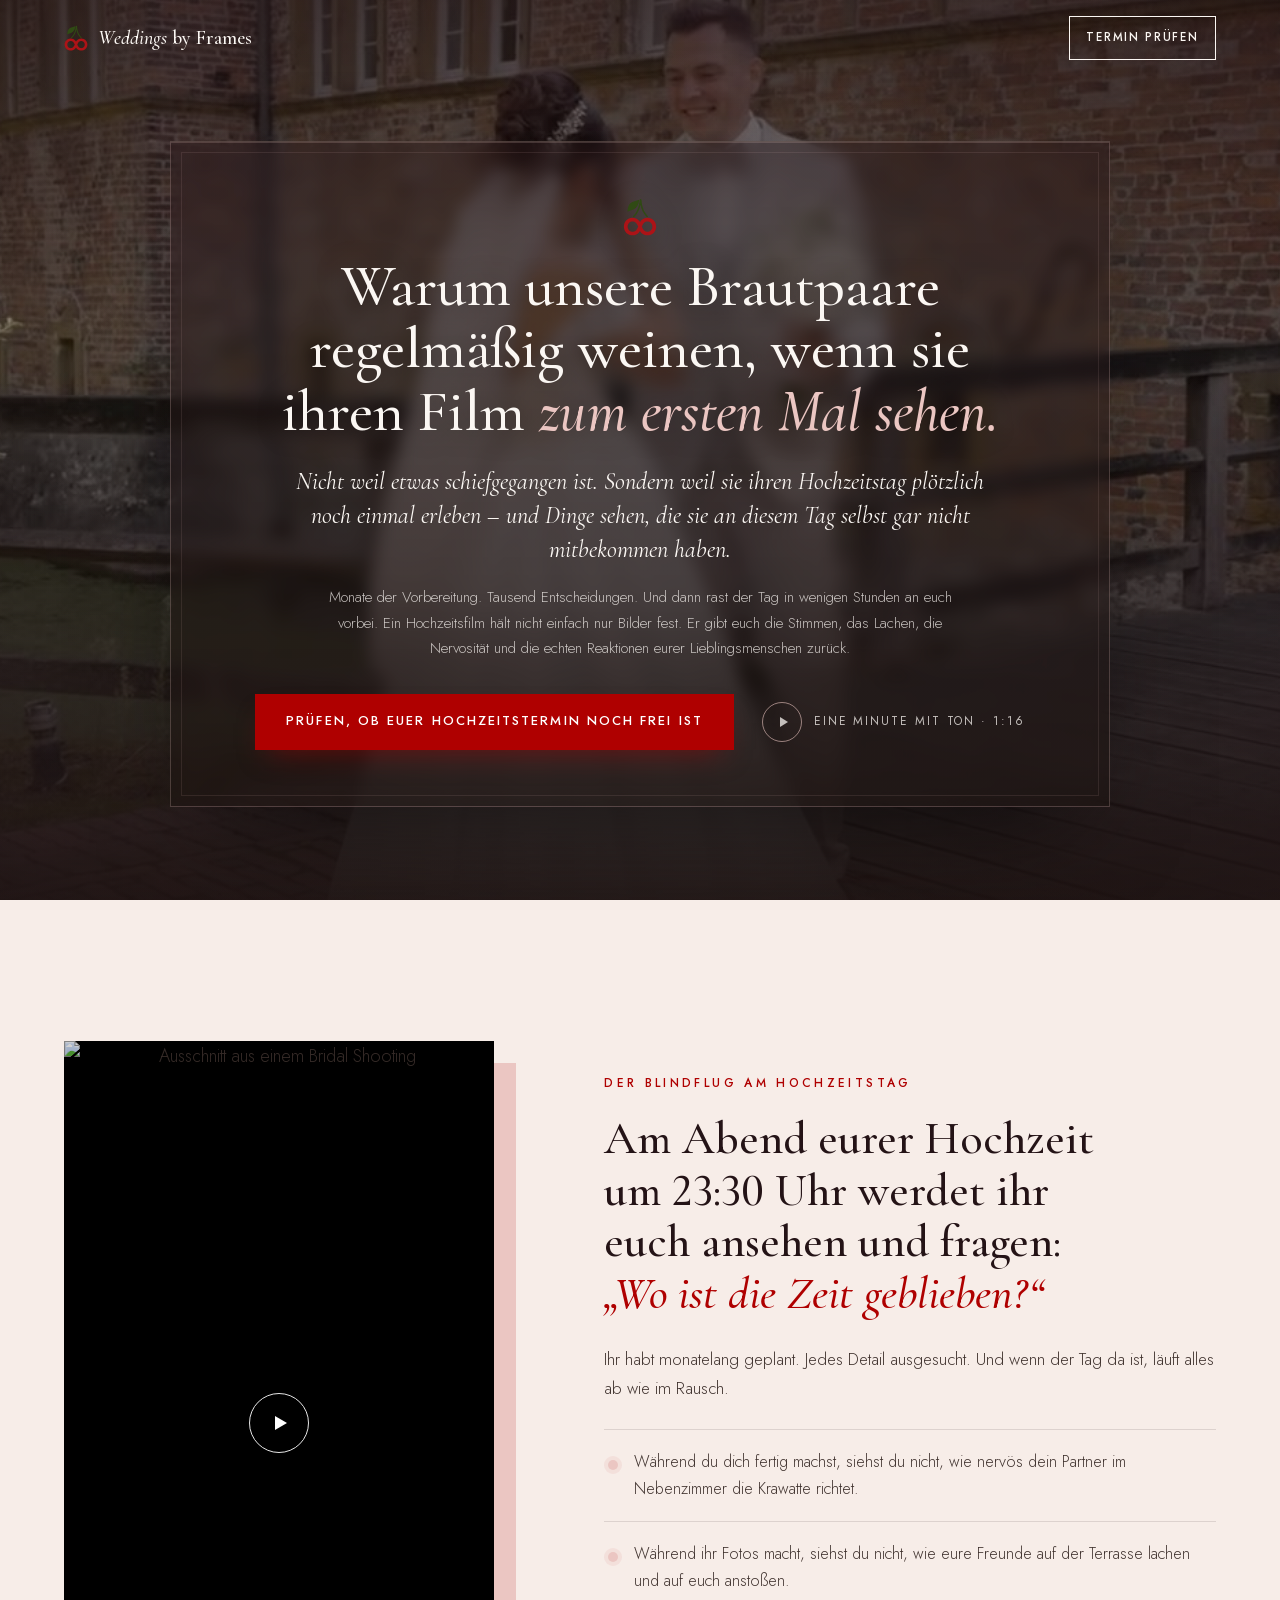
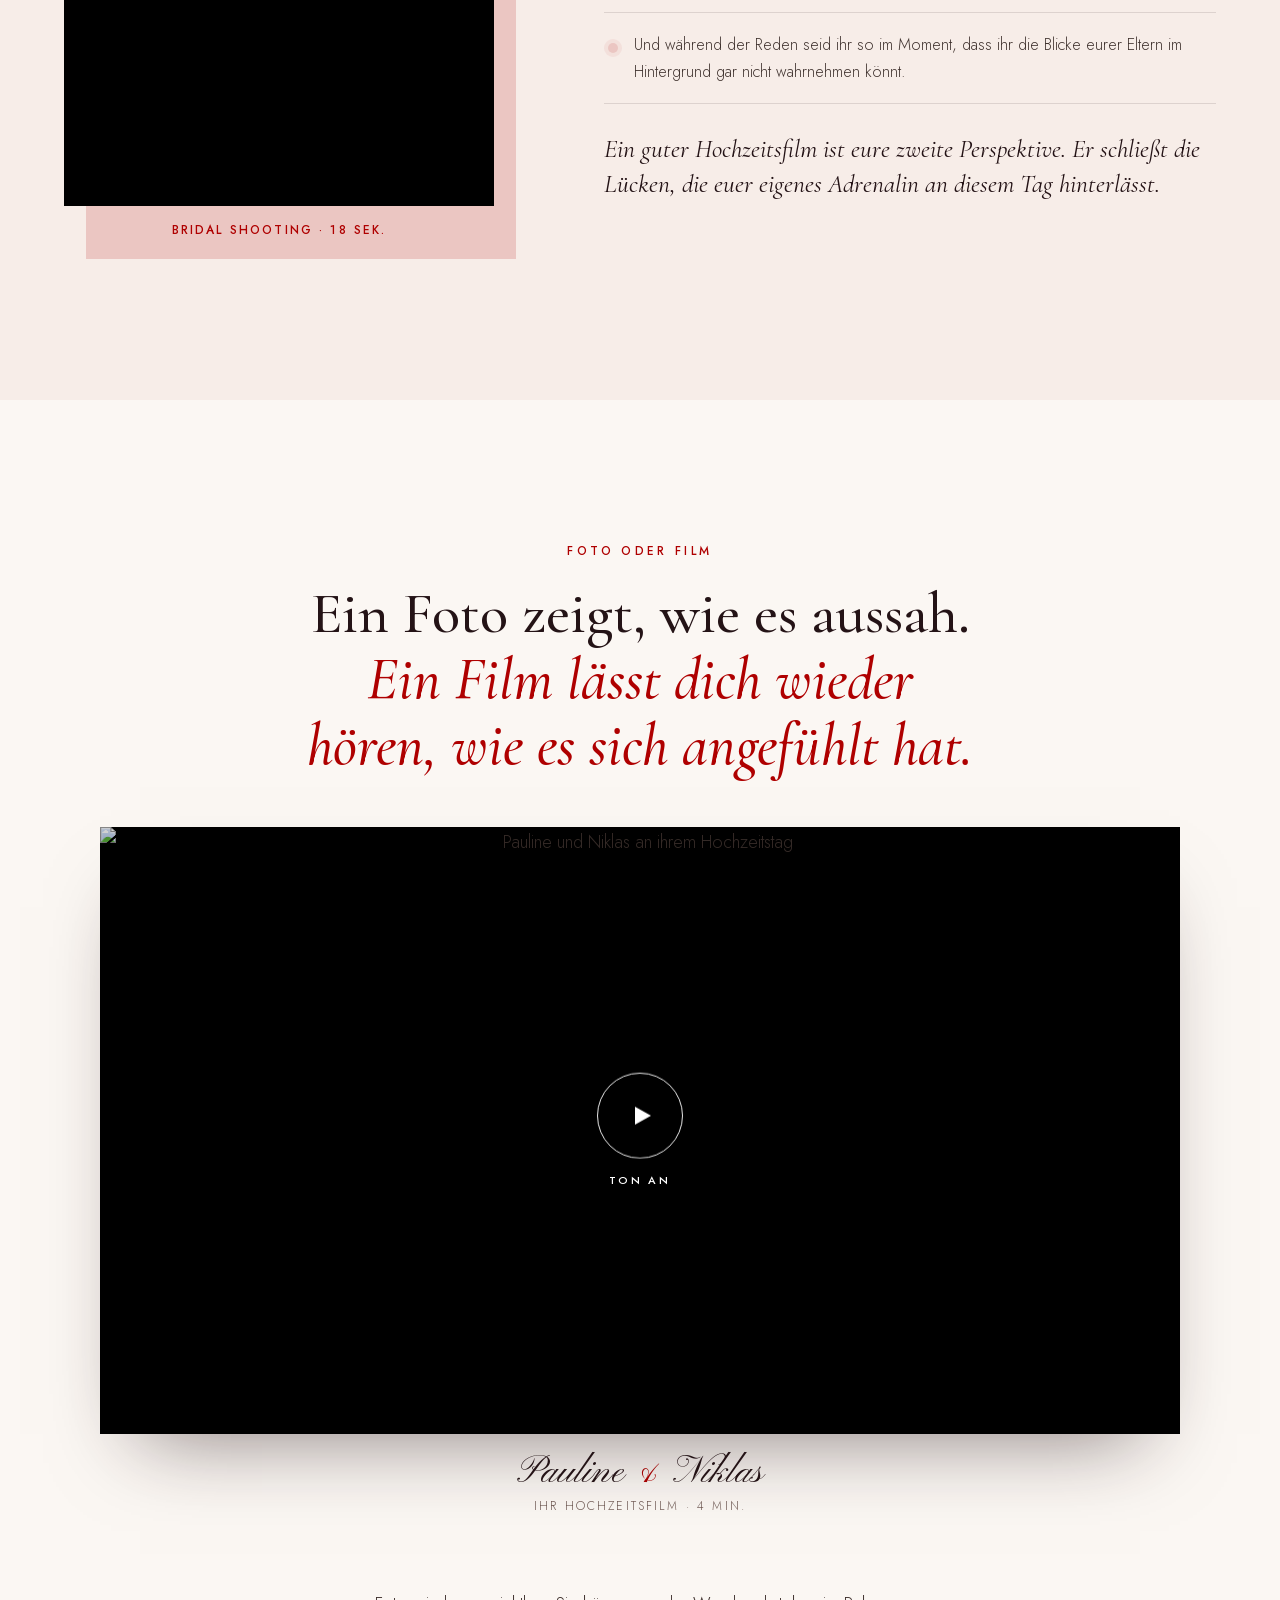
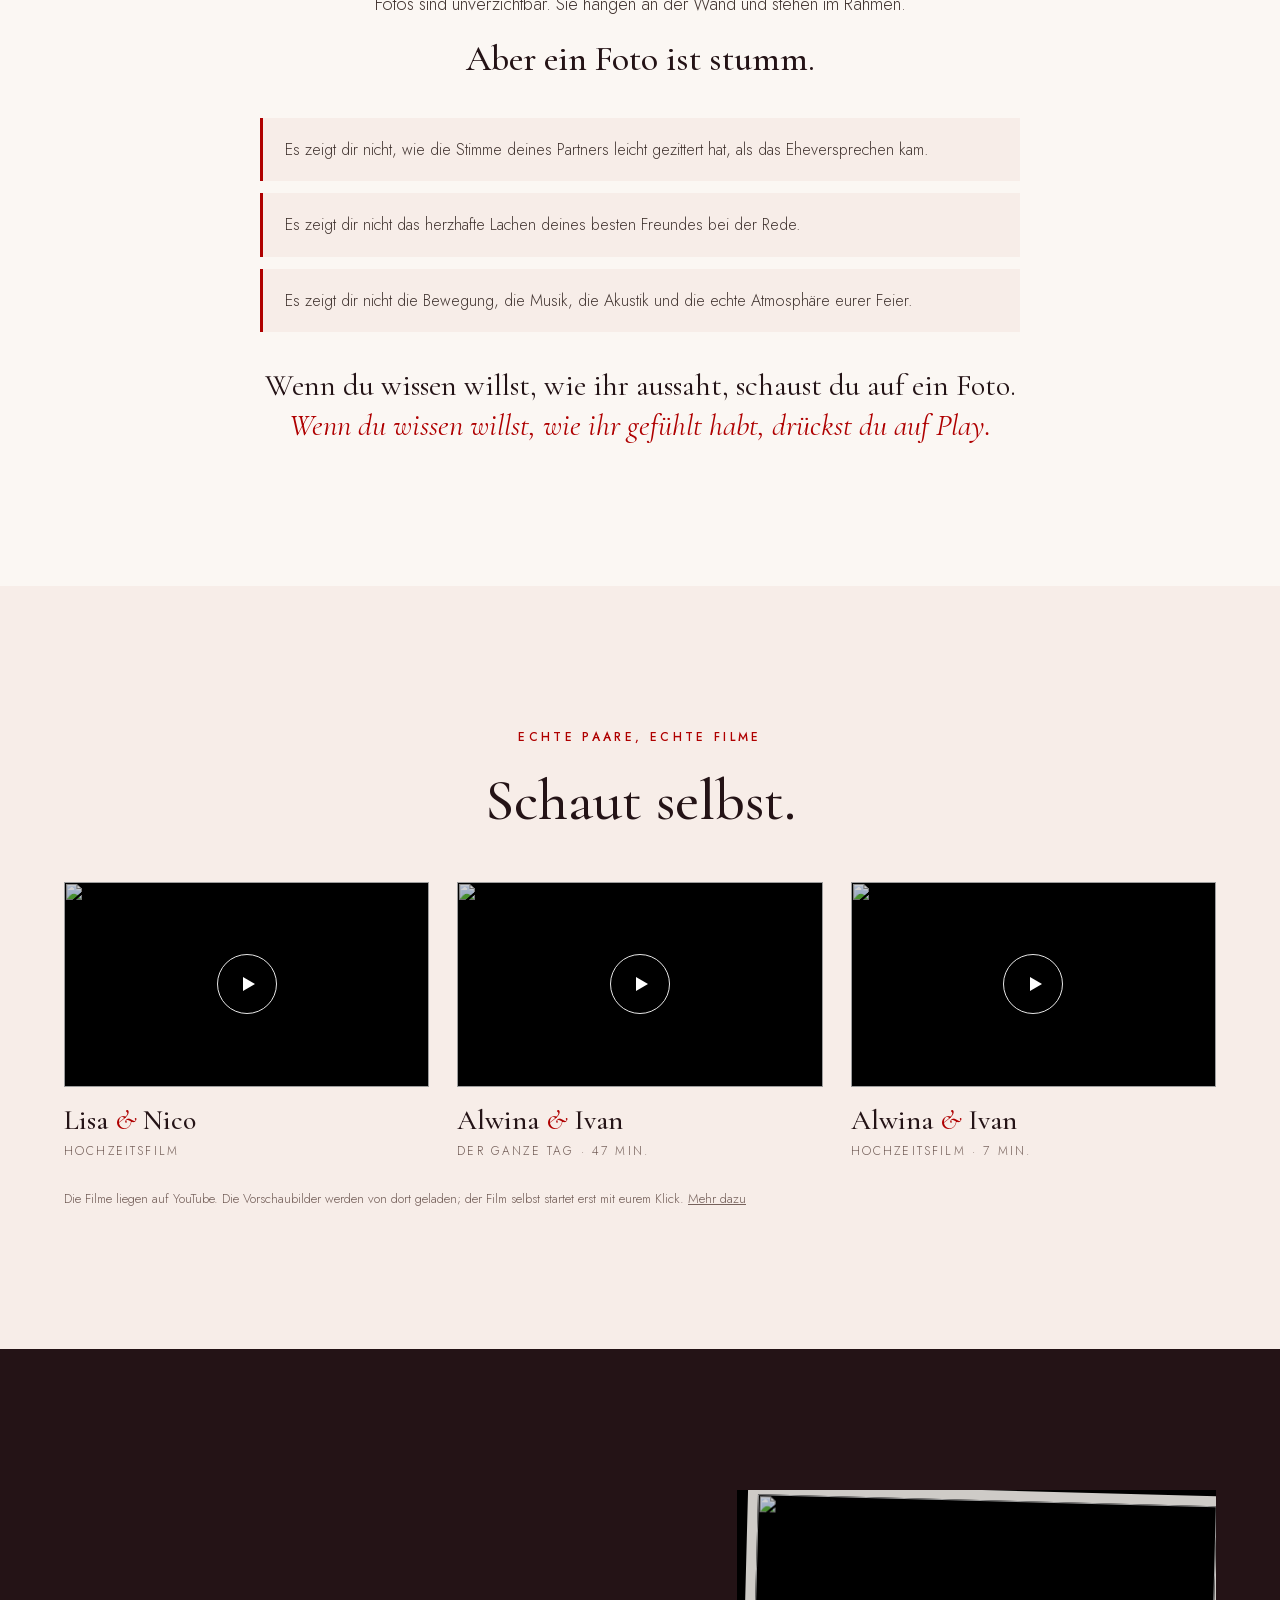
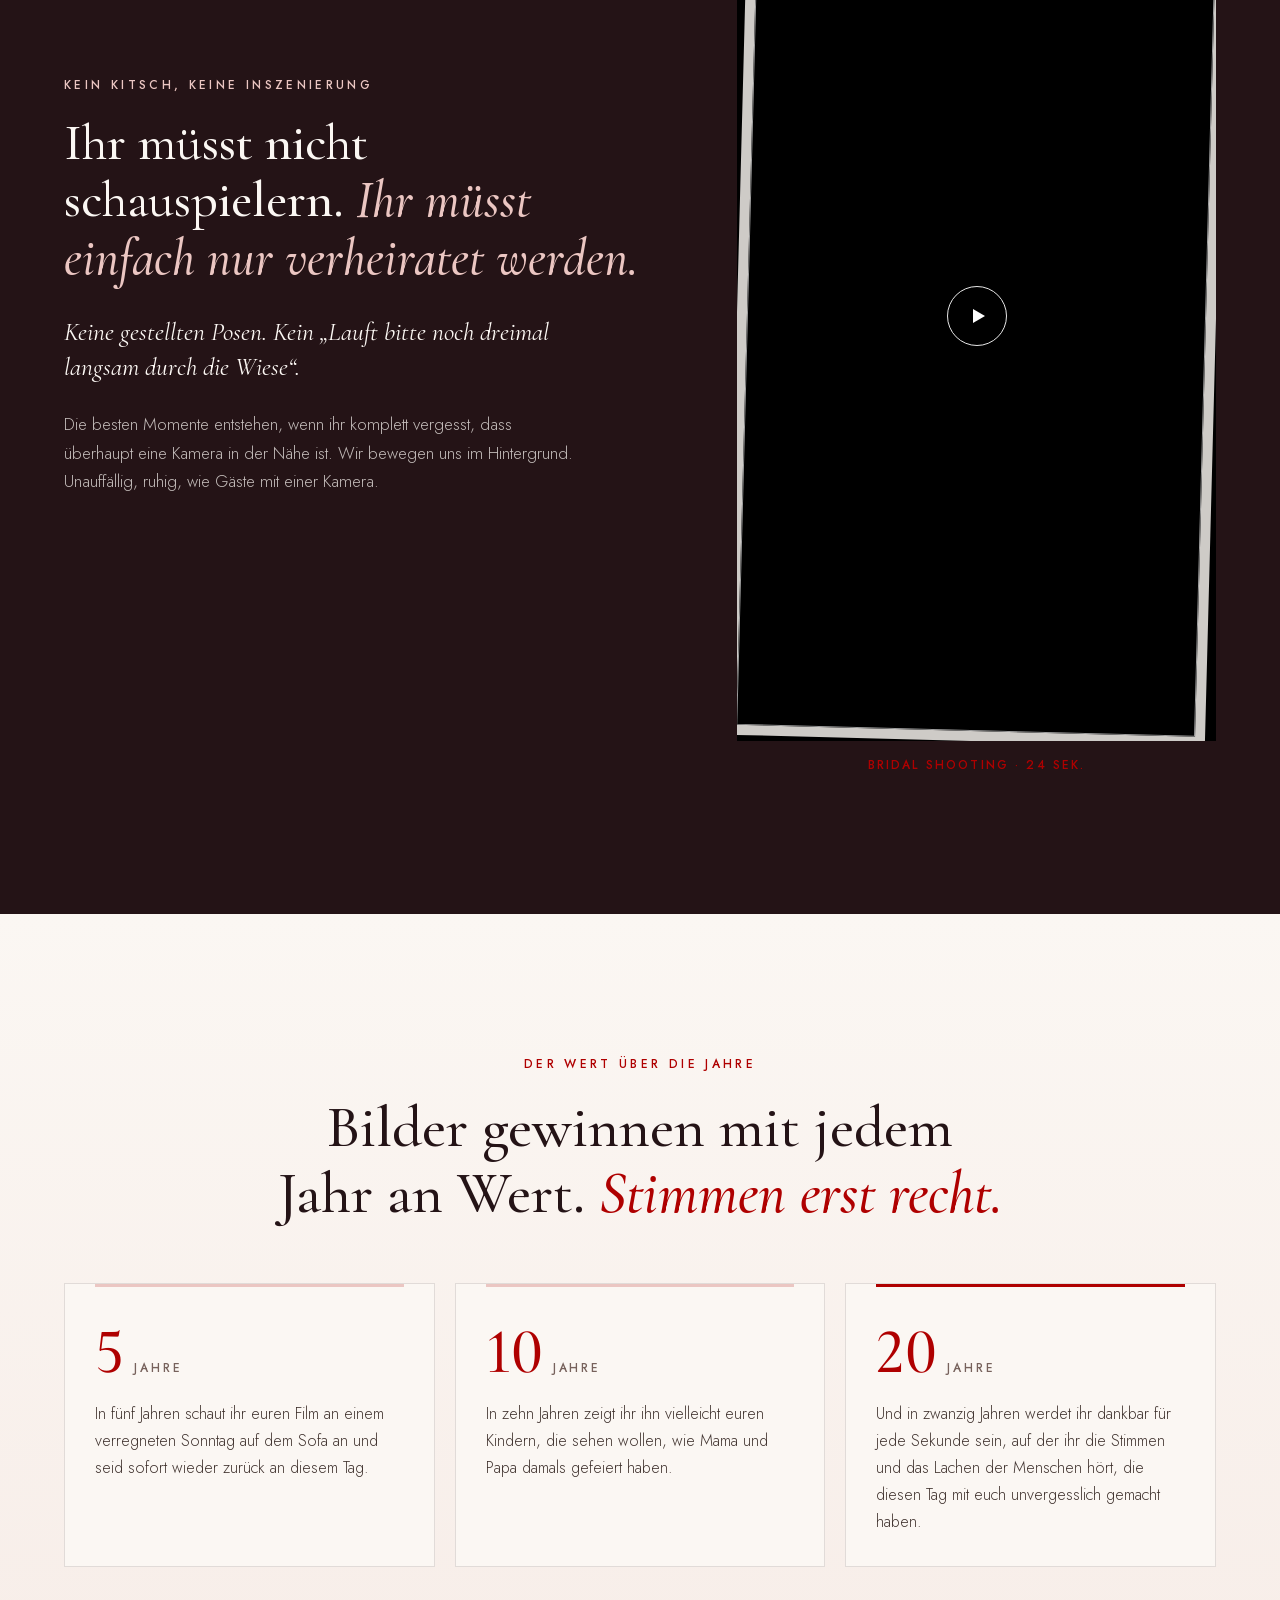
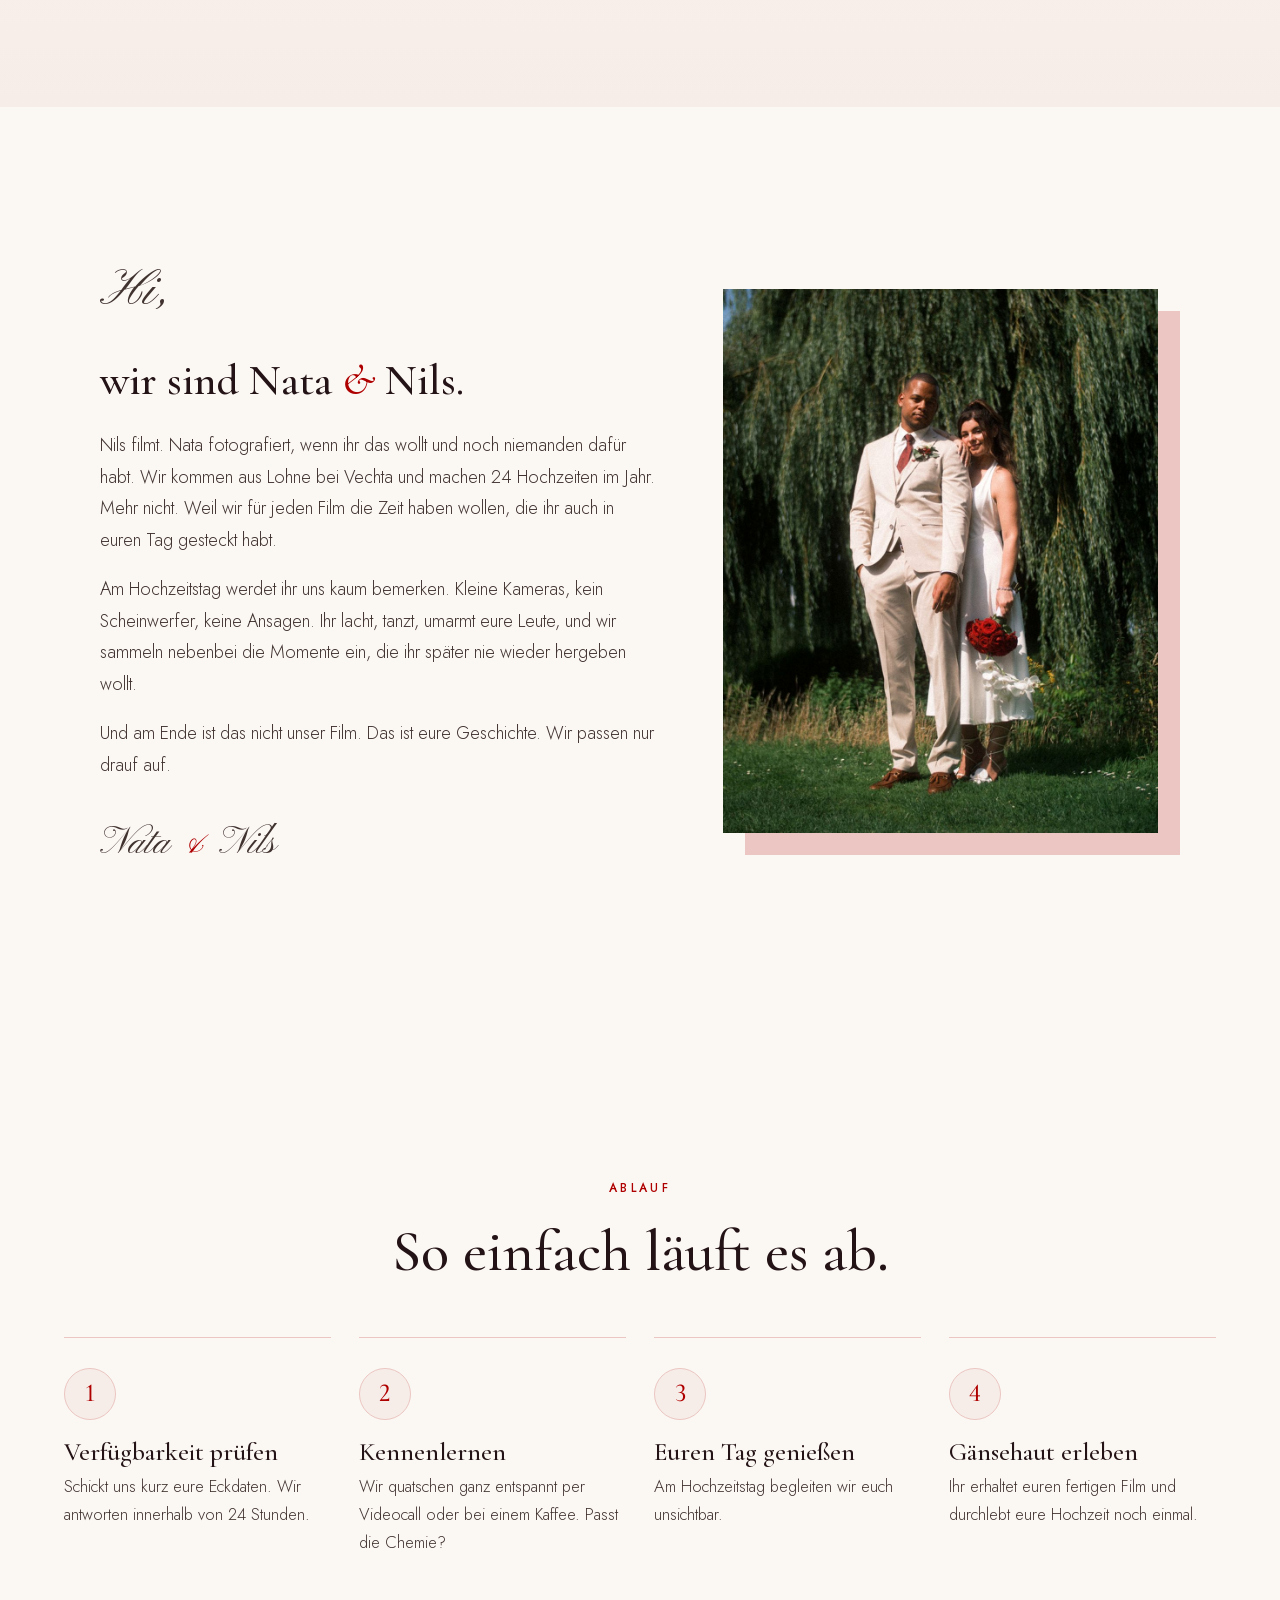
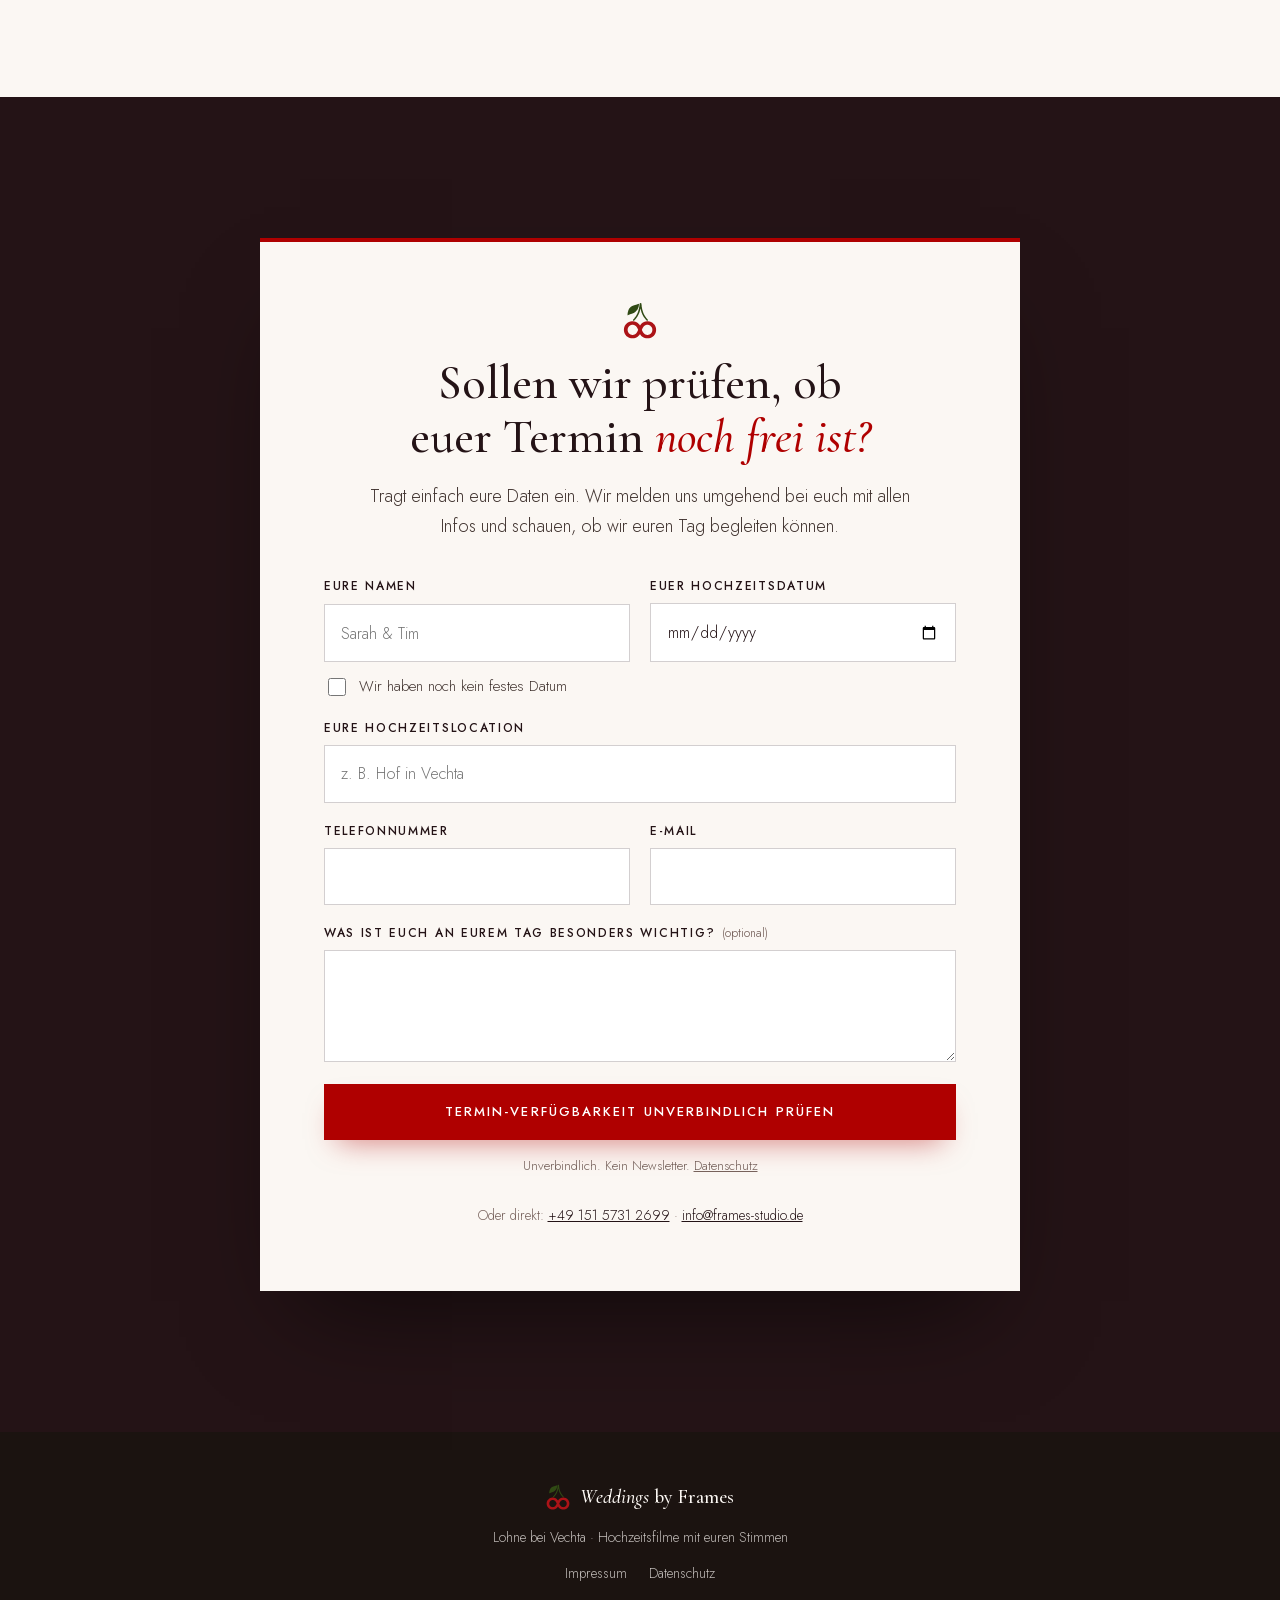
==== commit 1b1efdf8: "Add files via upload" ====
--- a/index.html
+++ b/index.html
@@ -61,7 +61,7 @@
     <figure class="blind-fig">
       <div class="film blind-film" data-yt="EWlNcw25agc">
         <button type="button" class="film-cover" aria-label="Bridal Shooting abspielen">
-          <img src="/assets/still-a06-mother-hug.jpg" alt="Ausschnitt aus einem Bridal Shooting" loading="lazy">
+          <img src="https://i.ytimg.com/vi/EWlNcw25agc/maxresdefault.jpg" onerror="this.onerror=null;this.src='https://i.ytimg.com/vi/EWlNcw25agc/hqdefault.jpg'" alt="Ausschnitt aus einem Bridal Shooting" loading="lazy" referrerpolicy="strict-origin-when-cross-origin">
           <span class="playbtn playbtn-sm"><span class="playbtn-ring"></span></span>
         </button>
         <h3 class="film-caption">Bridal Shooting · 18 Sek.</h3>
@@ -89,7 +89,7 @@
   </div>
   <div class="player film" data-yt="vtHNwSGUSG4">
     <button class="player-cover film-cover" type="button" aria-label="Hochzeitsfilm von Pauline und Niklas abspielen">
-      <img src="/assets/still-b15-kiss.jpg" alt="Pauline und Niklas an ihrem Hochzeitstag" loading="lazy">
+      <img src="https://i.ytimg.com/vi/vtHNwSGUSG4/maxresdefault.jpg" onerror="this.onerror=null;this.src='https://i.ytimg.com/vi/vtHNwSGUSG4/hqdefault.jpg'" alt="Pauline und Niklas an ihrem Hochzeitstag" loading="lazy" referrerpolicy="strict-origin-when-cross-origin">
       <span class="playbtn"><span class="playbtn-ring"></span><span class="playbtn-label">Ton an</span></span>
     </button>
     <h3 class="sr-only">Pauline &amp; Niklas</h3>
@@ -116,7 +116,7 @@
   <div class="films-grid">
     <div class="film" data-yt="_T5iIYwMrwE">
       <button type="button" class="film-cover" aria-label="Hochzeitsfilm von Lisa und Nico abspielen">
-        <img src="/assets/still-a17-kiss.jpg" alt="" loading="lazy">
+        <img src="https://i.ytimg.com/vi/_T5iIYwMrwE/maxresdefault.jpg" onerror="this.onerror=null;this.src='https://i.ytimg.com/vi/_T5iIYwMrwE/hqdefault.jpg'" alt="" loading="lazy" referrerpolicy="strict-origin-when-cross-origin">
         <span class="playbtn playbtn-sm"><span class="playbtn-ring"></span></span>
       </button>
       <h3>Lisa <span class="amp">&amp;</span> Nico</h3>
@@ -124,7 +124,7 @@
     </div>
     <div class="film" data-yt="T3aYEm_yRqM">
       <button type="button" class="film-cover" aria-label="Hochzeitsfilm von Alwina und Ivan in voller Länge abspielen">
-        <img src="/assets/yt-T3aYEm_yRqM.jpg" alt="" loading="lazy">
+        <img src="https://i.ytimg.com/vi/T3aYEm_yRqM/maxresdefault.jpg" onerror="this.onerror=null;this.src='https://i.ytimg.com/vi/T3aYEm_yRqM/hqdefault.jpg'" alt="" loading="lazy" referrerpolicy="strict-origin-when-cross-origin">
         <span class="playbtn playbtn-sm"><span class="playbtn-ring"></span></span>
       </button>
       <h3>Alwina <span class="amp">&amp;</span> Ivan</h3>
@@ -132,22 +132,14 @@
     </div>
     <div class="film" data-yt="NOrR7AtH-0M">
       <button type="button" class="film-cover" aria-label="Hochzeitsfilm von Alwina und Ivan abspielen">
-        <img src="/assets/yt-NOrR7AtH-0M.jpg" alt="" loading="lazy">
+        <img src="https://i.ytimg.com/vi/NOrR7AtH-0M/maxresdefault.jpg" onerror="this.onerror=null;this.src='https://i.ytimg.com/vi/NOrR7AtH-0M/hqdefault.jpg'" alt="" loading="lazy" referrerpolicy="strict-origin-when-cross-origin">
         <span class="playbtn playbtn-sm"><span class="playbtn-ring"></span></span>
       </button>
       <h3>Alwina <span class="amp">&amp;</span> Ivan</h3>
       <p class="film-sub">Hochzeitsfilm · 7 Min.</p>
     </div>
-    <div class="film" data-yt="FxJAN8GB7N4">
-      <button type="button" class="film-cover" aria-label="Bridal Shooting abspielen">
-        <img src="/assets/still-b21-hands.jpg" alt="" loading="lazy">
-        <span class="playbtn playbtn-sm"><span class="playbtn-ring"></span></span>
-      </button>
-      <h3>Bridal Shooting</h3>
-      <p class="film-sub">24 Sek.</p>
-    </div>
-  </div>
-  <p class="fine">Die Filme liegen auf YouTube. Erst mit eurem Klick wird eine Verbindung zu YouTube hergestellt. <a href="/datenschutz#youtube">Mehr dazu</a></p>
+  </div>
+  <p class="fine">Die Filme liegen auf YouTube. Die Vorschaubilder werden von dort geladen; der Film selbst startet erst mit eurem Klick. <a href="/datenschutz#youtube">Mehr dazu</a></p>
 </section>
 
 <!-- ================= KEIN KITSCH ================= -->
@@ -161,7 +153,13 @@
       <p>Ihr sollt euren Tag genießen, mit euren Freunden feiern und eure Zeit nicht mit Regieanweisungen verschwenden.</p>
     </div>
     <figure class="real-fig">
-      <img src="/assets/still-a35-laugh.jpg" alt="" loading="lazy">
+      <div class="film real-film" data-yt="FxJAN8GB7N4">
+        <button type="button" class="film-cover" aria-label="Bridal Shooting abspielen">
+          <img src="https://i.ytimg.com/vi/FxJAN8GB7N4/maxresdefault.jpg" onerror="this.onerror=null;this.src='https://i.ytimg.com/vi/FxJAN8GB7N4/hqdefault.jpg'" alt="" loading="lazy" referrerpolicy="strict-origin-when-cross-origin">
+          <span class="playbtn playbtn-sm"><span class="playbtn-ring"></span></span>
+        </button>
+        <h3 class="film-caption">Bridal Shooting · 24 Sek.</h3>
+      </div>
     </figure>
   </div>
 </section>
--- a/v2.css
+++ b/v2.css
@@ -336,12 +336,9 @@
 /* Pauline & Niklas im Foto-oder-Film-Abschnitt läuft jetzt über YouTube */
 .player.film iframe { width: 100%; aspect-ratio: 16 / 9; border: 0; display: block; }
 
-/* vier statt drei Filme */
+/* drei Querformat-Filme nebeneinander */
 @media (min-width: 900px) {
-  .films-grid { grid-template-columns: repeat(2, 1fr); gap: 34px; }
-}
-@media (min-width: 1200px) {
-  .films-grid { grid-template-columns: repeat(4, 1fr); gap: 26px; }
+  .films-grid { grid-template-columns: repeat(3, 1fr); gap: 28px; }
 }
 
 /* Nata & Nils */
@@ -358,3 +355,14 @@
 @media (min-width: 900px) {
   .wir-inner { grid-template-columns: 1.1fr .9fr; gap: 64px; }
 }
+
+
+/* Bridal Shooting im Hochformat bei „Kein Kitsch" */
+.real-fig .real-film { position: relative; }
+.real-fig .film-cover { aspect-ratio: 9 / 16; }
+.real-fig .film-cover img { aspect-ratio: 9 / 16; object-fit: cover; }
+.real-fig iframe { width: 100%; aspect-ratio: 9 / 16; border: 0; display: block; }
+
+/* Hochformat-Vorschau im Blindflug-Abschnitt */
+.blind-fig .film-cover { aspect-ratio: 9 / 16; }
+.blind-fig .film-cover img { aspect-ratio: 9 / 16; object-fit: cover; }
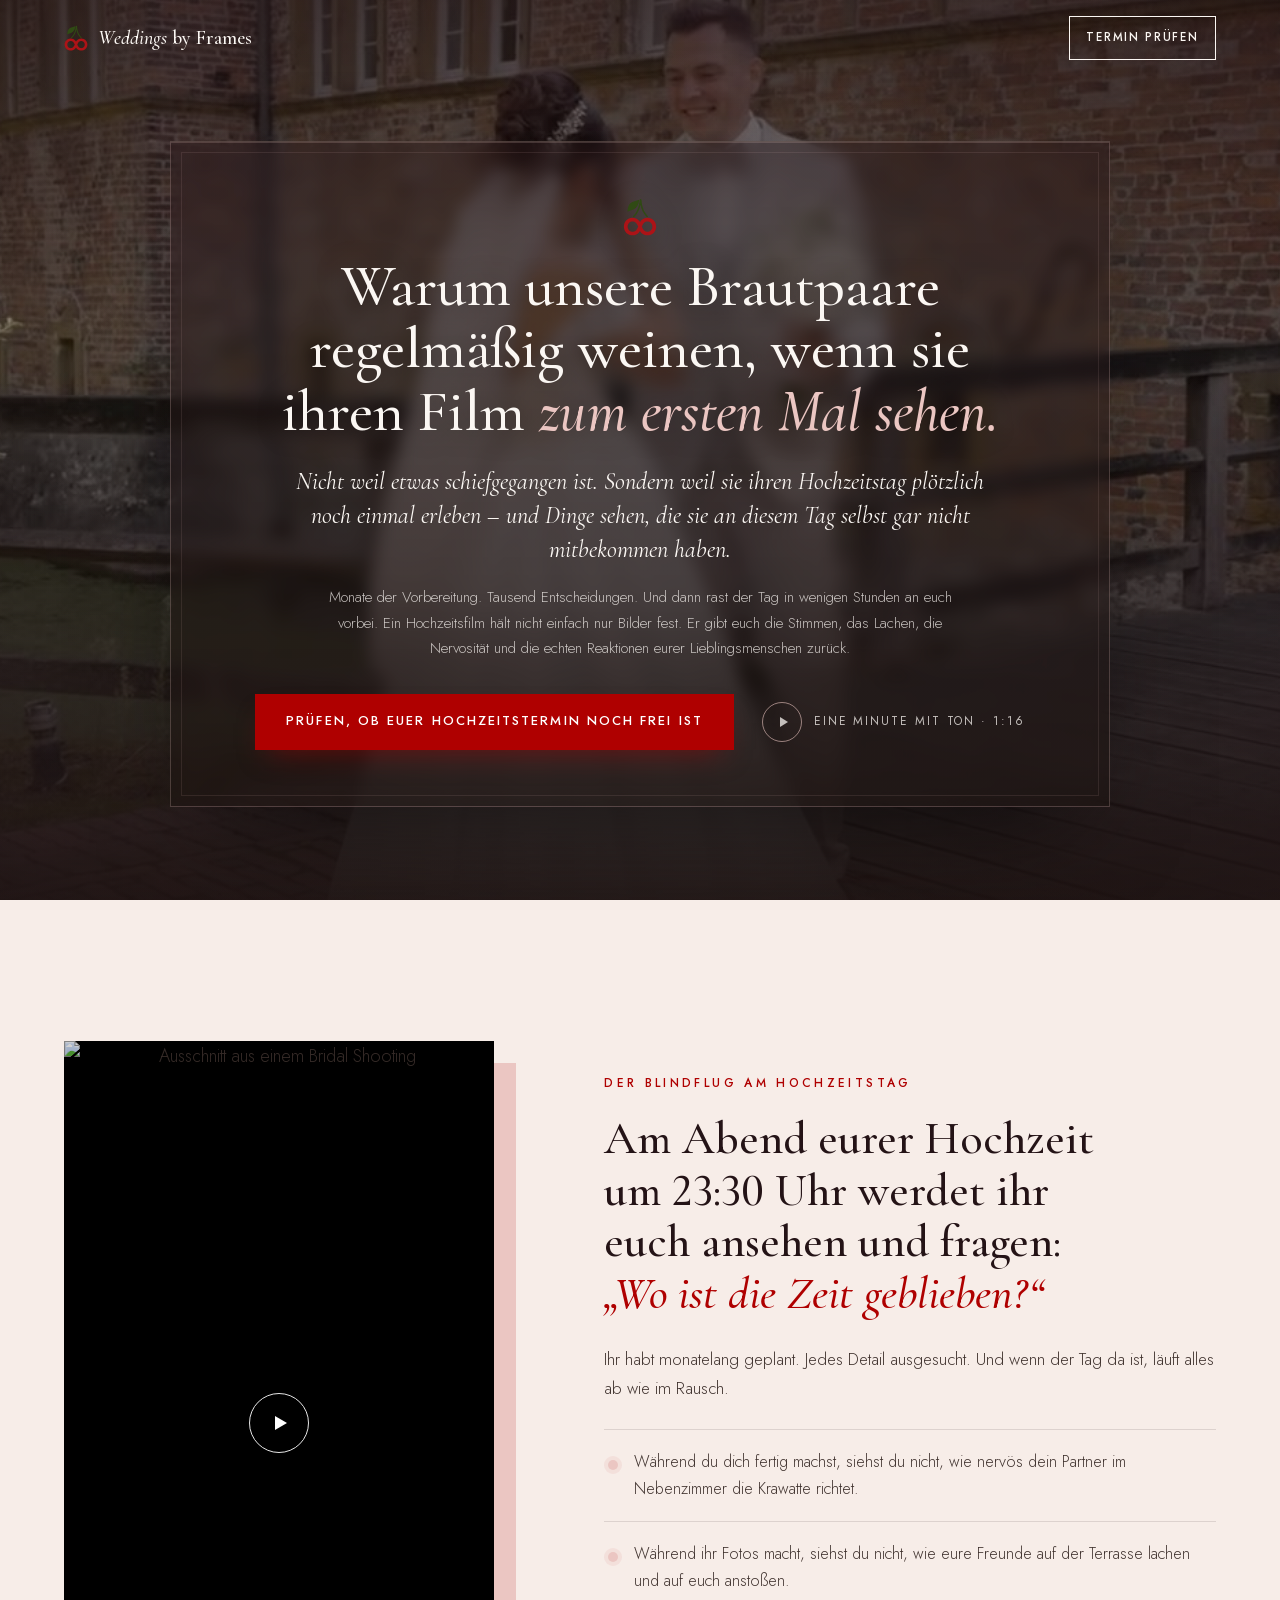
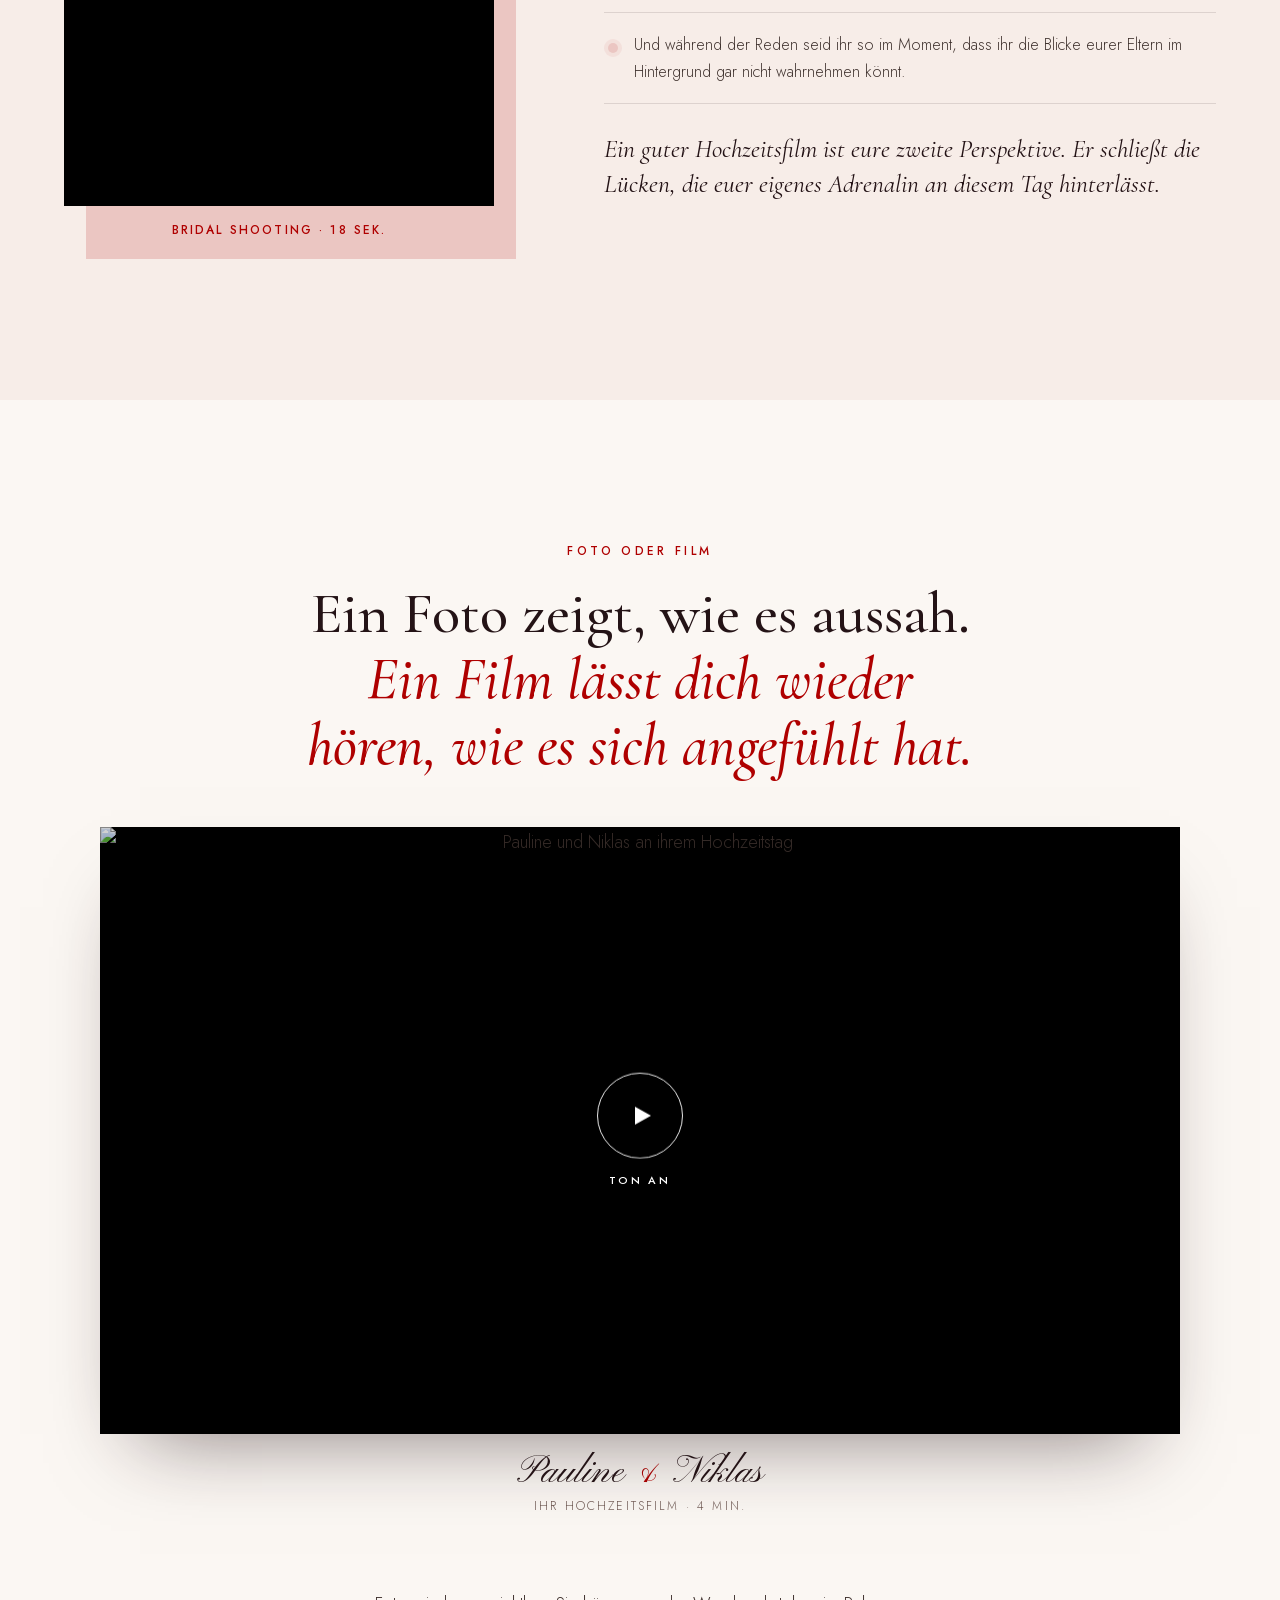
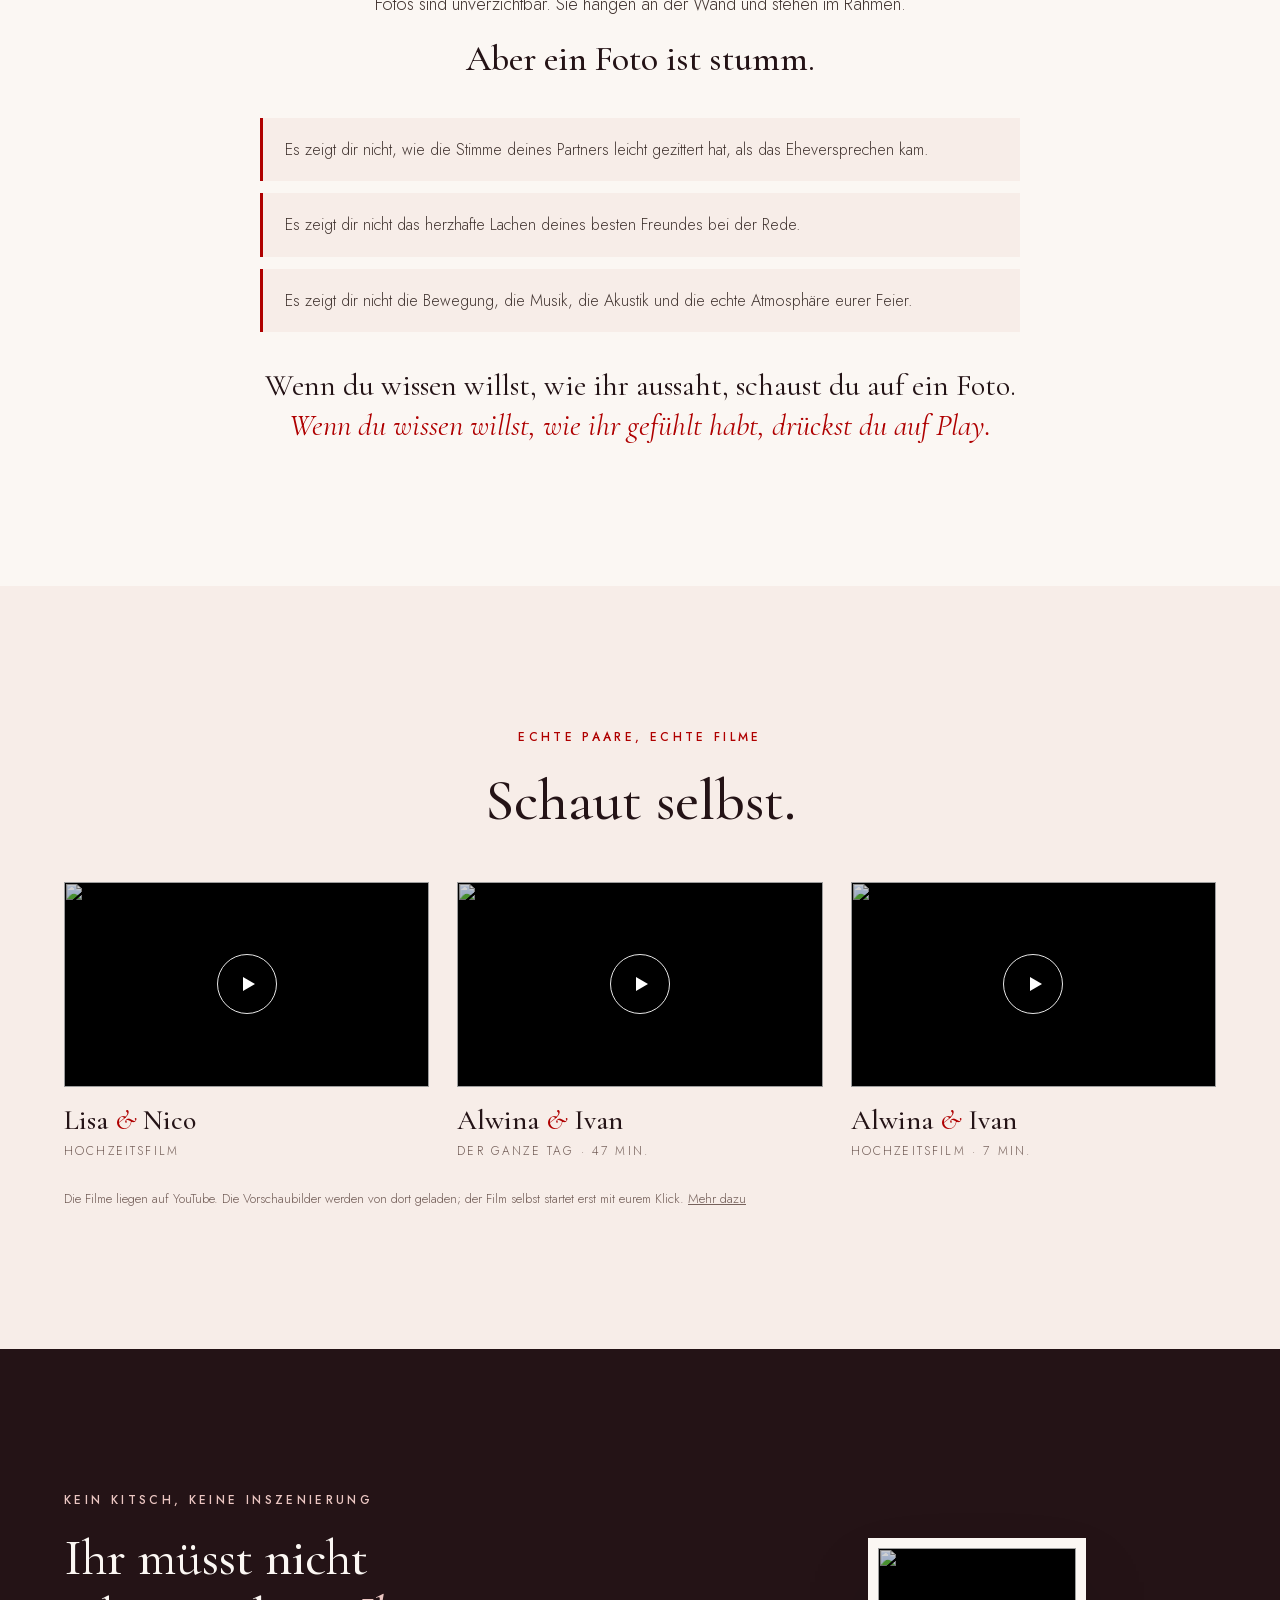
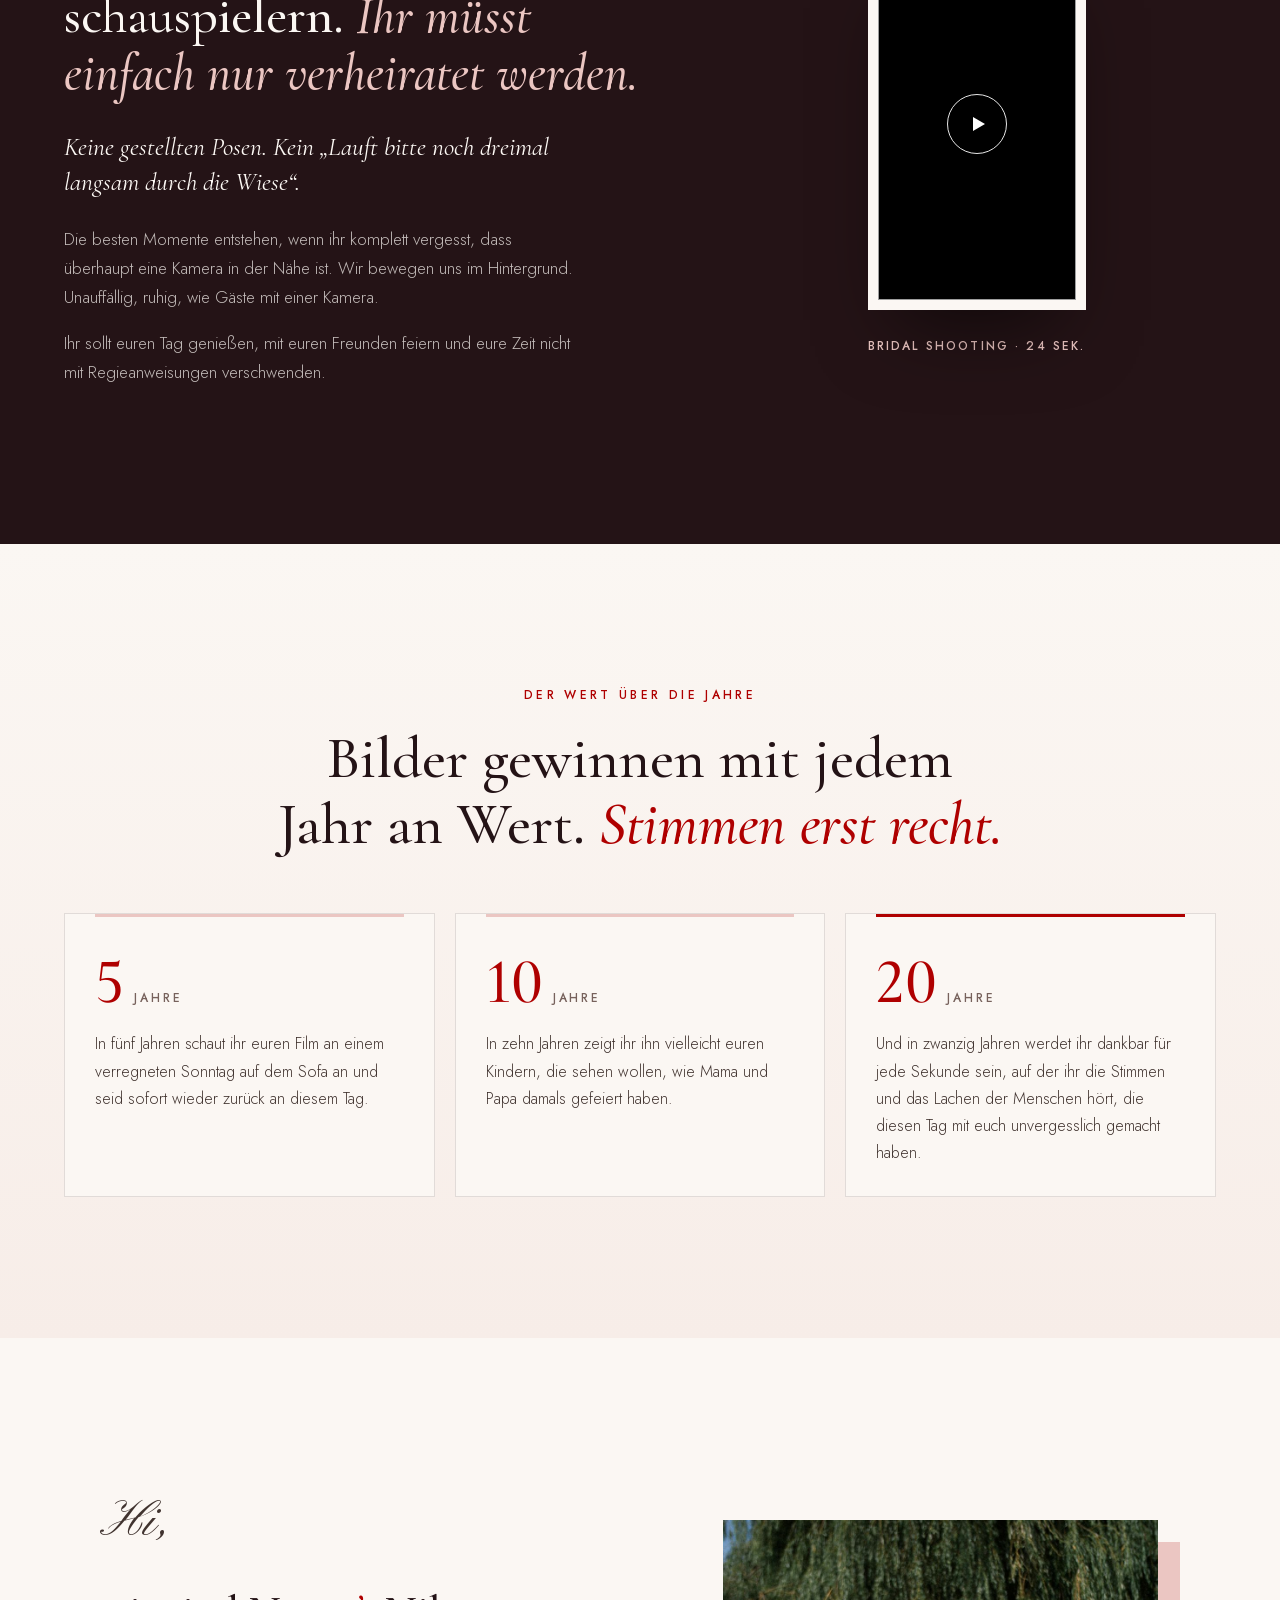
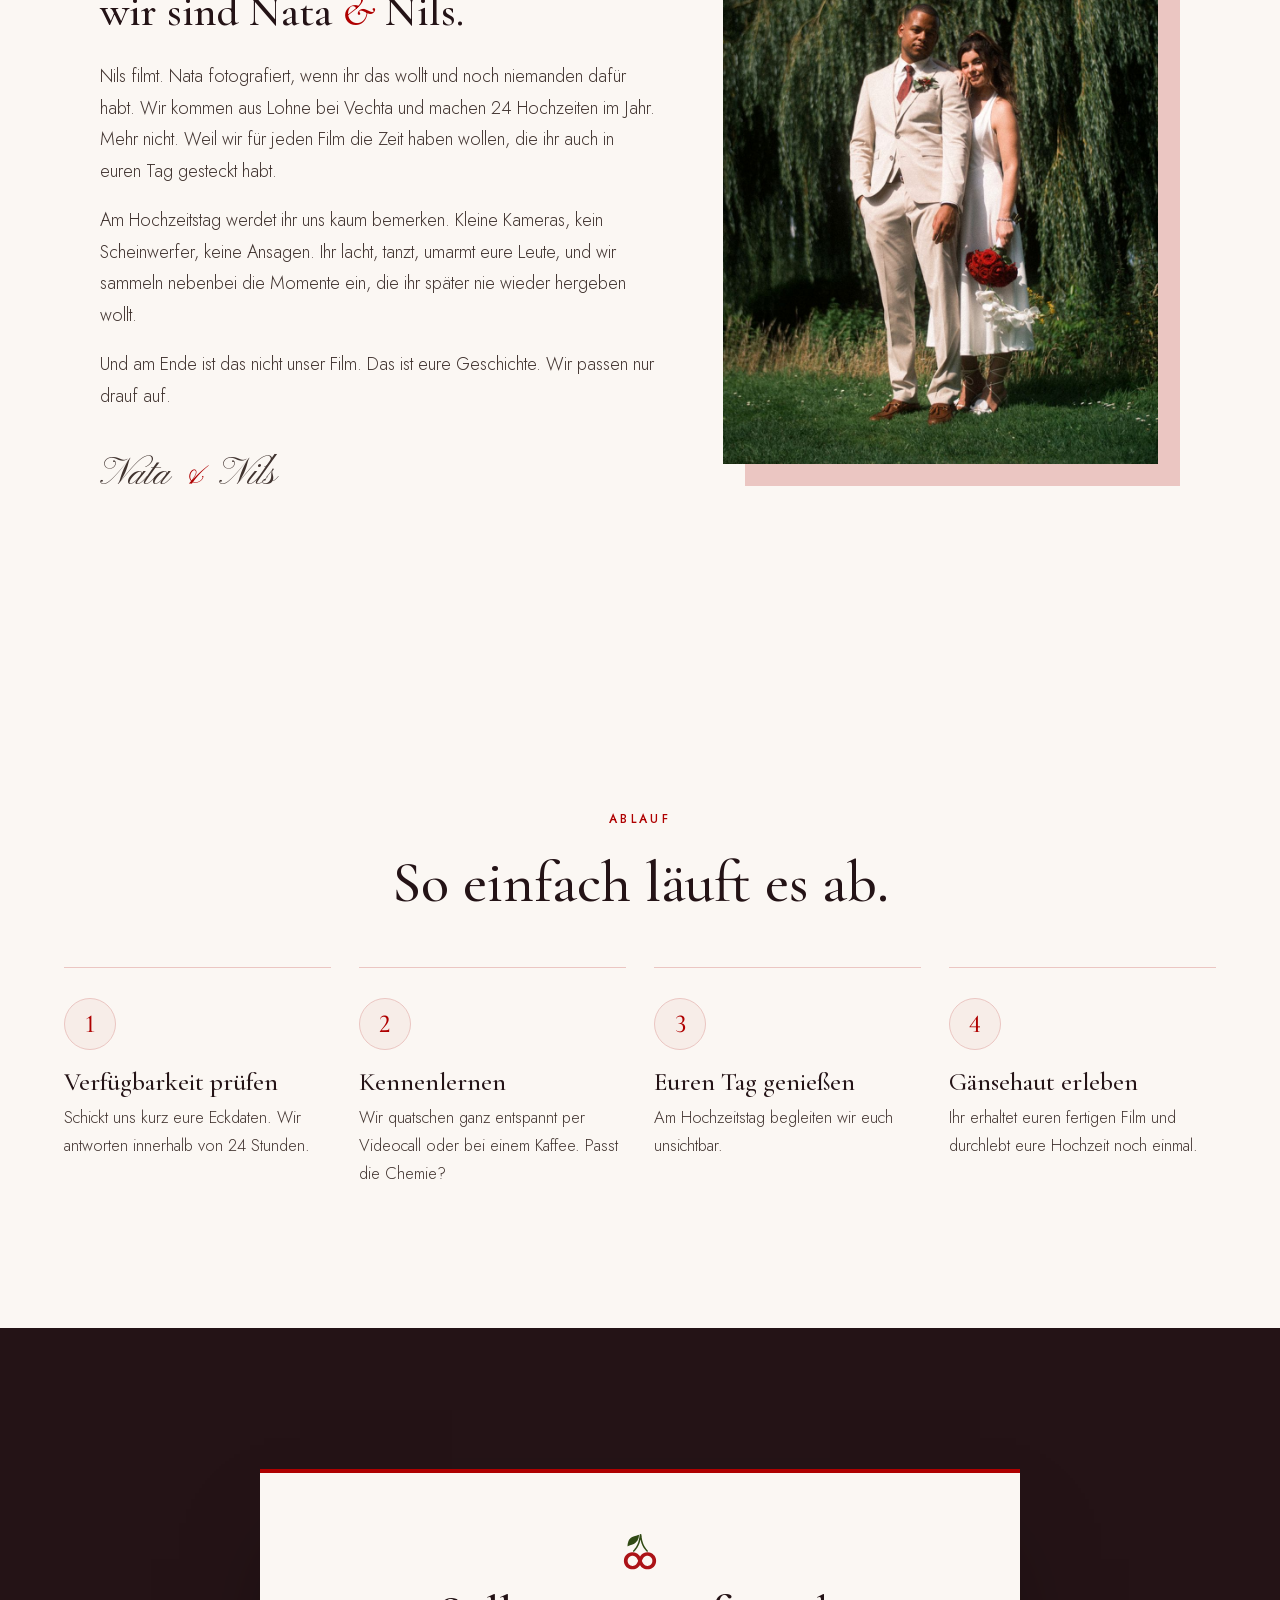
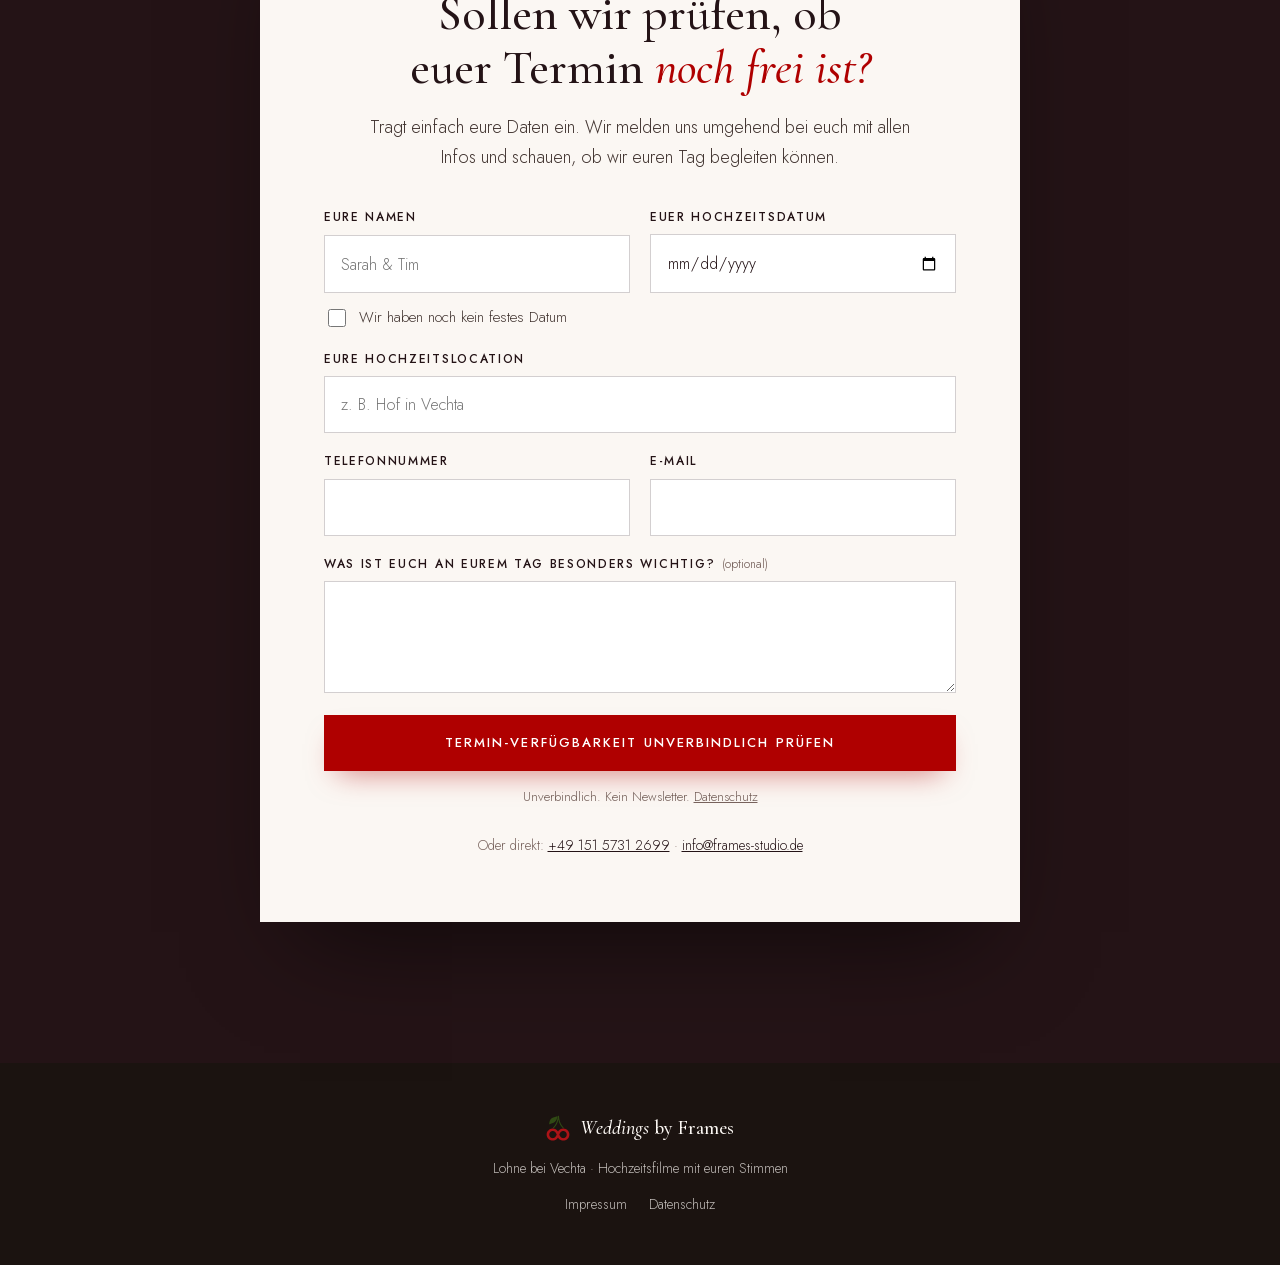
==== commit bd3b44db: "Add files via upload" ====
--- a/index.html
+++ b/index.html
@@ -61,7 +61,7 @@
     <figure class="blind-fig">
       <div class="film blind-film" data-yt="EWlNcw25agc">
         <button type="button" class="film-cover" aria-label="Bridal Shooting abspielen">
-          <img src="https://i.ytimg.com/vi/EWlNcw25agc/maxresdefault.jpg" onerror="this.onerror=null;this.src='https://i.ytimg.com/vi/EWlNcw25agc/hqdefault.jpg'" alt="Ausschnitt aus einem Bridal Shooting" loading="lazy" referrerpolicy="strict-origin-when-cross-origin">
+          <img data-yt-thumb="EWlNcw25agc" src="https://i.ytimg.com/vi/EWlNcw25agc/maxresdefault.jpg" alt="Ausschnitt aus einem Bridal Shooting" loading="lazy" referrerpolicy="strict-origin-when-cross-origin">
           <span class="playbtn playbtn-sm"><span class="playbtn-ring"></span></span>
         </button>
         <h3 class="film-caption">Bridal Shooting · 18 Sek.</h3>
@@ -89,7 +89,7 @@
   </div>
   <div class="player film" data-yt="vtHNwSGUSG4">
     <button class="player-cover film-cover" type="button" aria-label="Hochzeitsfilm von Pauline und Niklas abspielen">
-      <img src="https://i.ytimg.com/vi/vtHNwSGUSG4/maxresdefault.jpg" onerror="this.onerror=null;this.src='https://i.ytimg.com/vi/vtHNwSGUSG4/hqdefault.jpg'" alt="Pauline und Niklas an ihrem Hochzeitstag" loading="lazy" referrerpolicy="strict-origin-when-cross-origin">
+      <img data-yt-thumb="vtHNwSGUSG4" src="https://i.ytimg.com/vi/vtHNwSGUSG4/maxresdefault.jpg" alt="Pauline und Niklas an ihrem Hochzeitstag" loading="lazy" referrerpolicy="strict-origin-when-cross-origin">
       <span class="playbtn"><span class="playbtn-ring"></span><span class="playbtn-label">Ton an</span></span>
     </button>
     <h3 class="sr-only">Pauline &amp; Niklas</h3>
@@ -116,7 +116,7 @@
   <div class="films-grid">
     <div class="film" data-yt="_T5iIYwMrwE">
       <button type="button" class="film-cover" aria-label="Hochzeitsfilm von Lisa und Nico abspielen">
-        <img src="https://i.ytimg.com/vi/_T5iIYwMrwE/maxresdefault.jpg" onerror="this.onerror=null;this.src='https://i.ytimg.com/vi/_T5iIYwMrwE/hqdefault.jpg'" alt="" loading="lazy" referrerpolicy="strict-origin-when-cross-origin">
+        <img data-yt-thumb="_T5iIYwMrwE" src="https://i.ytimg.com/vi/_T5iIYwMrwE/maxresdefault.jpg" alt="" loading="lazy" referrerpolicy="strict-origin-when-cross-origin">
         <span class="playbtn playbtn-sm"><span class="playbtn-ring"></span></span>
       </button>
       <h3>Lisa <span class="amp">&amp;</span> Nico</h3>
@@ -124,7 +124,7 @@
     </div>
     <div class="film" data-yt="T3aYEm_yRqM">
       <button type="button" class="film-cover" aria-label="Hochzeitsfilm von Alwina und Ivan in voller Länge abspielen">
-        <img src="https://i.ytimg.com/vi/T3aYEm_yRqM/maxresdefault.jpg" onerror="this.onerror=null;this.src='https://i.ytimg.com/vi/T3aYEm_yRqM/hqdefault.jpg'" alt="" loading="lazy" referrerpolicy="strict-origin-when-cross-origin">
+        <img data-yt-thumb="T3aYEm_yRqM" src="https://i.ytimg.com/vi/T3aYEm_yRqM/maxresdefault.jpg" alt="" loading="lazy" referrerpolicy="strict-origin-when-cross-origin">
         <span class="playbtn playbtn-sm"><span class="playbtn-ring"></span></span>
       </button>
       <h3>Alwina <span class="amp">&amp;</span> Ivan</h3>
@@ -132,7 +132,7 @@
     </div>
     <div class="film" data-yt="NOrR7AtH-0M">
       <button type="button" class="film-cover" aria-label="Hochzeitsfilm von Alwina und Ivan abspielen">
-        <img src="https://i.ytimg.com/vi/NOrR7AtH-0M/maxresdefault.jpg" onerror="this.onerror=null;this.src='https://i.ytimg.com/vi/NOrR7AtH-0M/hqdefault.jpg'" alt="" loading="lazy" referrerpolicy="strict-origin-when-cross-origin">
+        <img data-yt-thumb="NOrR7AtH-0M" src="https://i.ytimg.com/vi/NOrR7AtH-0M/maxresdefault.jpg" alt="" loading="lazy" referrerpolicy="strict-origin-when-cross-origin">
         <span class="playbtn playbtn-sm"><span class="playbtn-ring"></span></span>
       </button>
       <h3>Alwina <span class="amp">&amp;</span> Ivan</h3>
@@ -154,12 +154,13 @@
     </div>
     <figure class="real-fig">
       <div class="film real-film" data-yt="FxJAN8GB7N4">
+        <h3 class="sr-only">Bridal Shooting</h3>
         <button type="button" class="film-cover" aria-label="Bridal Shooting abspielen">
-          <img src="https://i.ytimg.com/vi/FxJAN8GB7N4/maxresdefault.jpg" onerror="this.onerror=null;this.src='https://i.ytimg.com/vi/FxJAN8GB7N4/hqdefault.jpg'" alt="" loading="lazy" referrerpolicy="strict-origin-when-cross-origin">
+          <img data-yt-thumb="FxJAN8GB7N4" src="https://i.ytimg.com/vi/FxJAN8GB7N4/maxresdefault.jpg" alt="" loading="lazy" referrerpolicy="strict-origin-when-cross-origin">
           <span class="playbtn playbtn-sm"><span class="playbtn-ring"></span></span>
         </button>
-        <h3 class="film-caption">Bridal Shooting · 24 Sek.</h3>
-      </div>
+      </div>
+      <figcaption class="film-caption">Bridal Shooting · 24 Sek.</figcaption>
     </figure>
   </div>
 </section>
--- a/v2.css
+++ b/v2.css
@@ -188,7 +188,7 @@
 .real p { font-size: clamp(17px, 1.3vw, 19px); max-width: 520px; }
 .real p:first-of-type { font-family: var(--serif); font-style: italic; font-size: clamp(22px, 2vw, 27px); line-height: 1.35; color: var(--light); }
 .real-fig { position: relative; }
-.real-fig img { width: 100%; aspect-ratio: 4 / 5; object-fit: cover; border: 10px solid var(--light); box-shadow: 0 40px 80px -30px rgba(0, 0, 0, .6); transform: rotate(1.5deg); }
+.real-fig > img { width: 100%; aspect-ratio: 4 / 5; object-fit: cover; border: 10px solid var(--light); box-shadow: 0 40px 80px -30px rgba(0, 0, 0, .6); transform: rotate(1.5deg); }
 
 /* ---------- Jahre ---------- */
 .years { padding: var(--y) var(--x); background: linear-gradient(180deg, var(--ivory), var(--cream)); }
@@ -357,11 +357,17 @@
 }
 
 
-/* Bridal Shooting im Hochformat bei „Kein Kitsch" */
-.real-fig .real-film { position: relative; }
+/* Bridal Shooting im Hochformat bei „Kein Kitsch" —
+   Rahmen und Drehung liegen auf dem Rahmen, nicht auf dem Bild */
+.real-fig { max-width: 380px; margin-inline: auto; }
+.real-fig .real-film { position: relative; display: block; overflow: hidden;
+  border: 10px solid var(--light); background: #000;
+  box-shadow: 0 40px 80px -30px rgba(0, 0, 0, .6); transform: rotate(1.5deg); }
 .real-fig .film-cover { aspect-ratio: 9 / 16; }
-.real-fig .film-cover img { aspect-ratio: 9 / 16; object-fit: cover; }
+.real-fig .real-film img { width: 100%; height: 100%; aspect-ratio: 9 / 16;
+  object-fit: cover; border: 0; box-shadow: none; transform: none; }
 .real-fig iframe { width: 100%; aspect-ratio: 9 / 16; border: 0; display: block; }
+.real-fig .film-caption { margin-top: 26px; color: var(--rose); }
 
 /* Hochformat-Vorschau im Blindflug-Abschnitt */
 .blind-fig .film-cover { aspect-ratio: 9 / 16; }
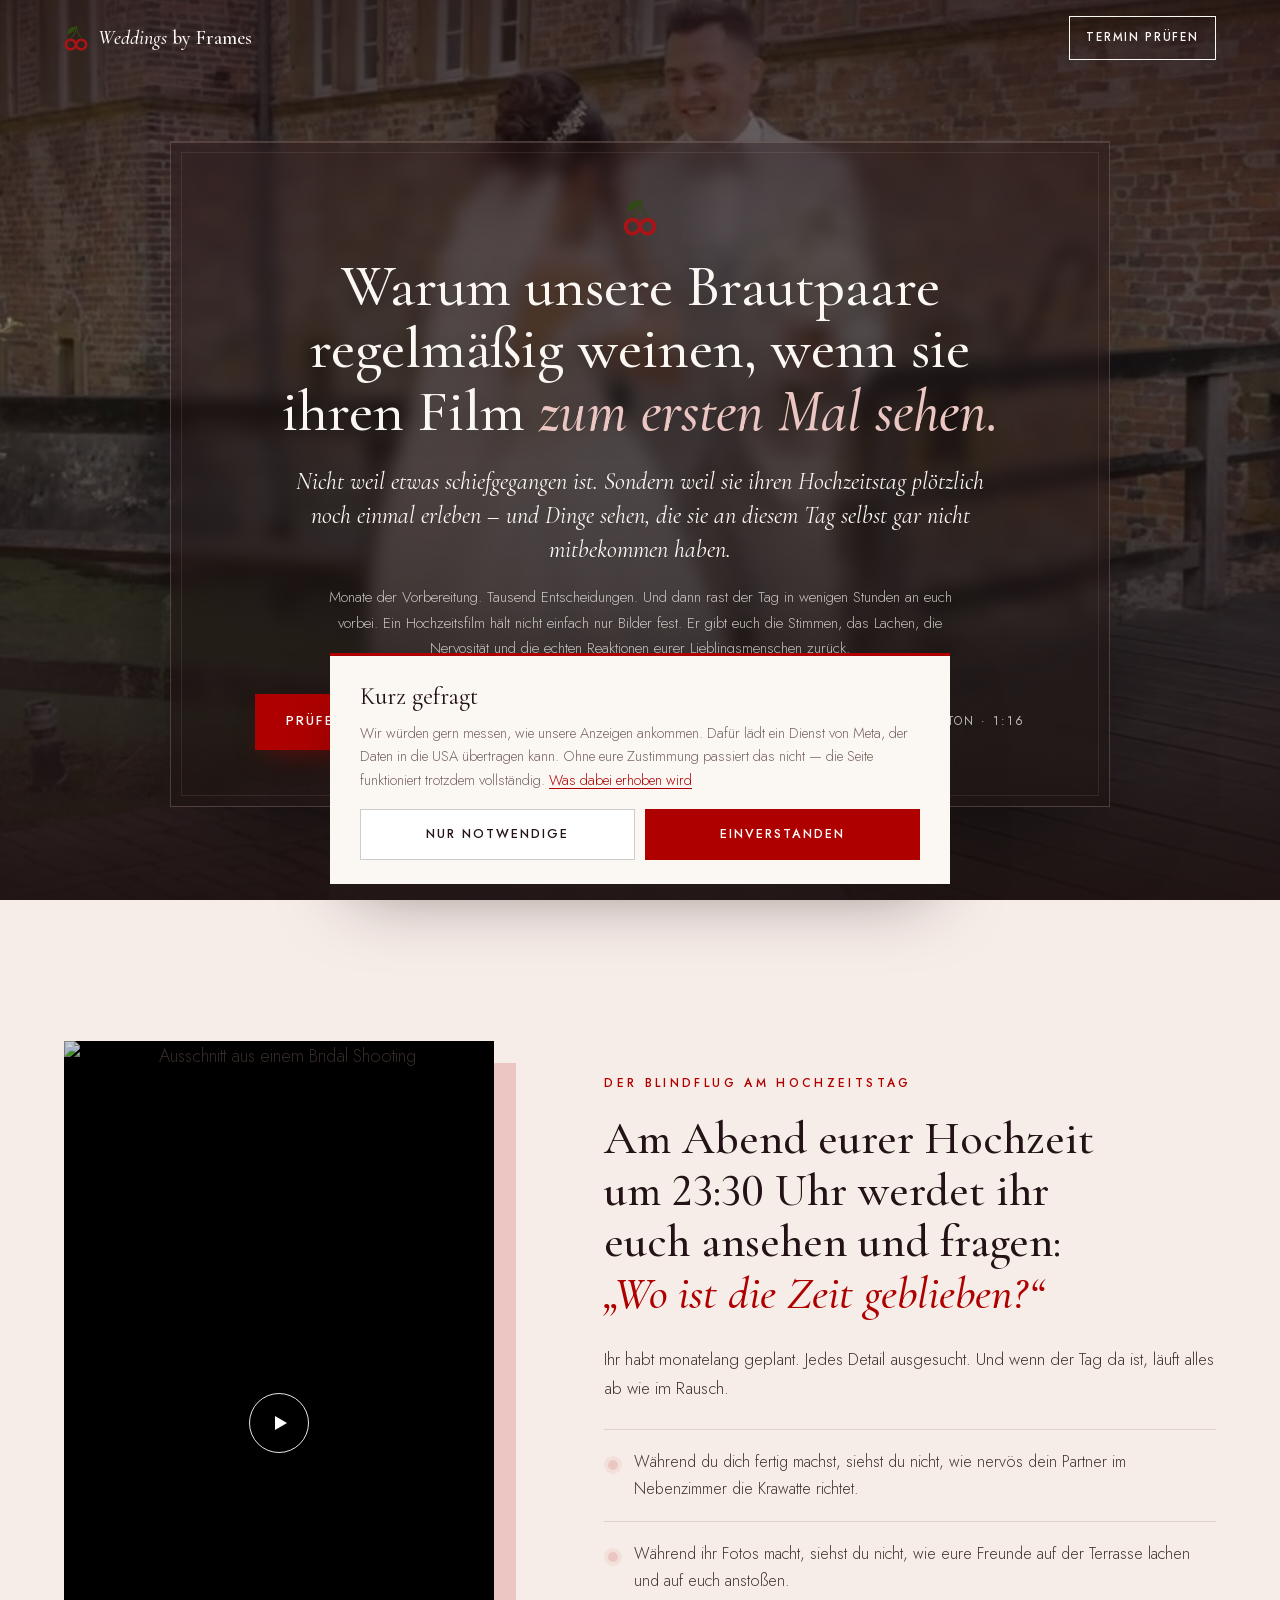
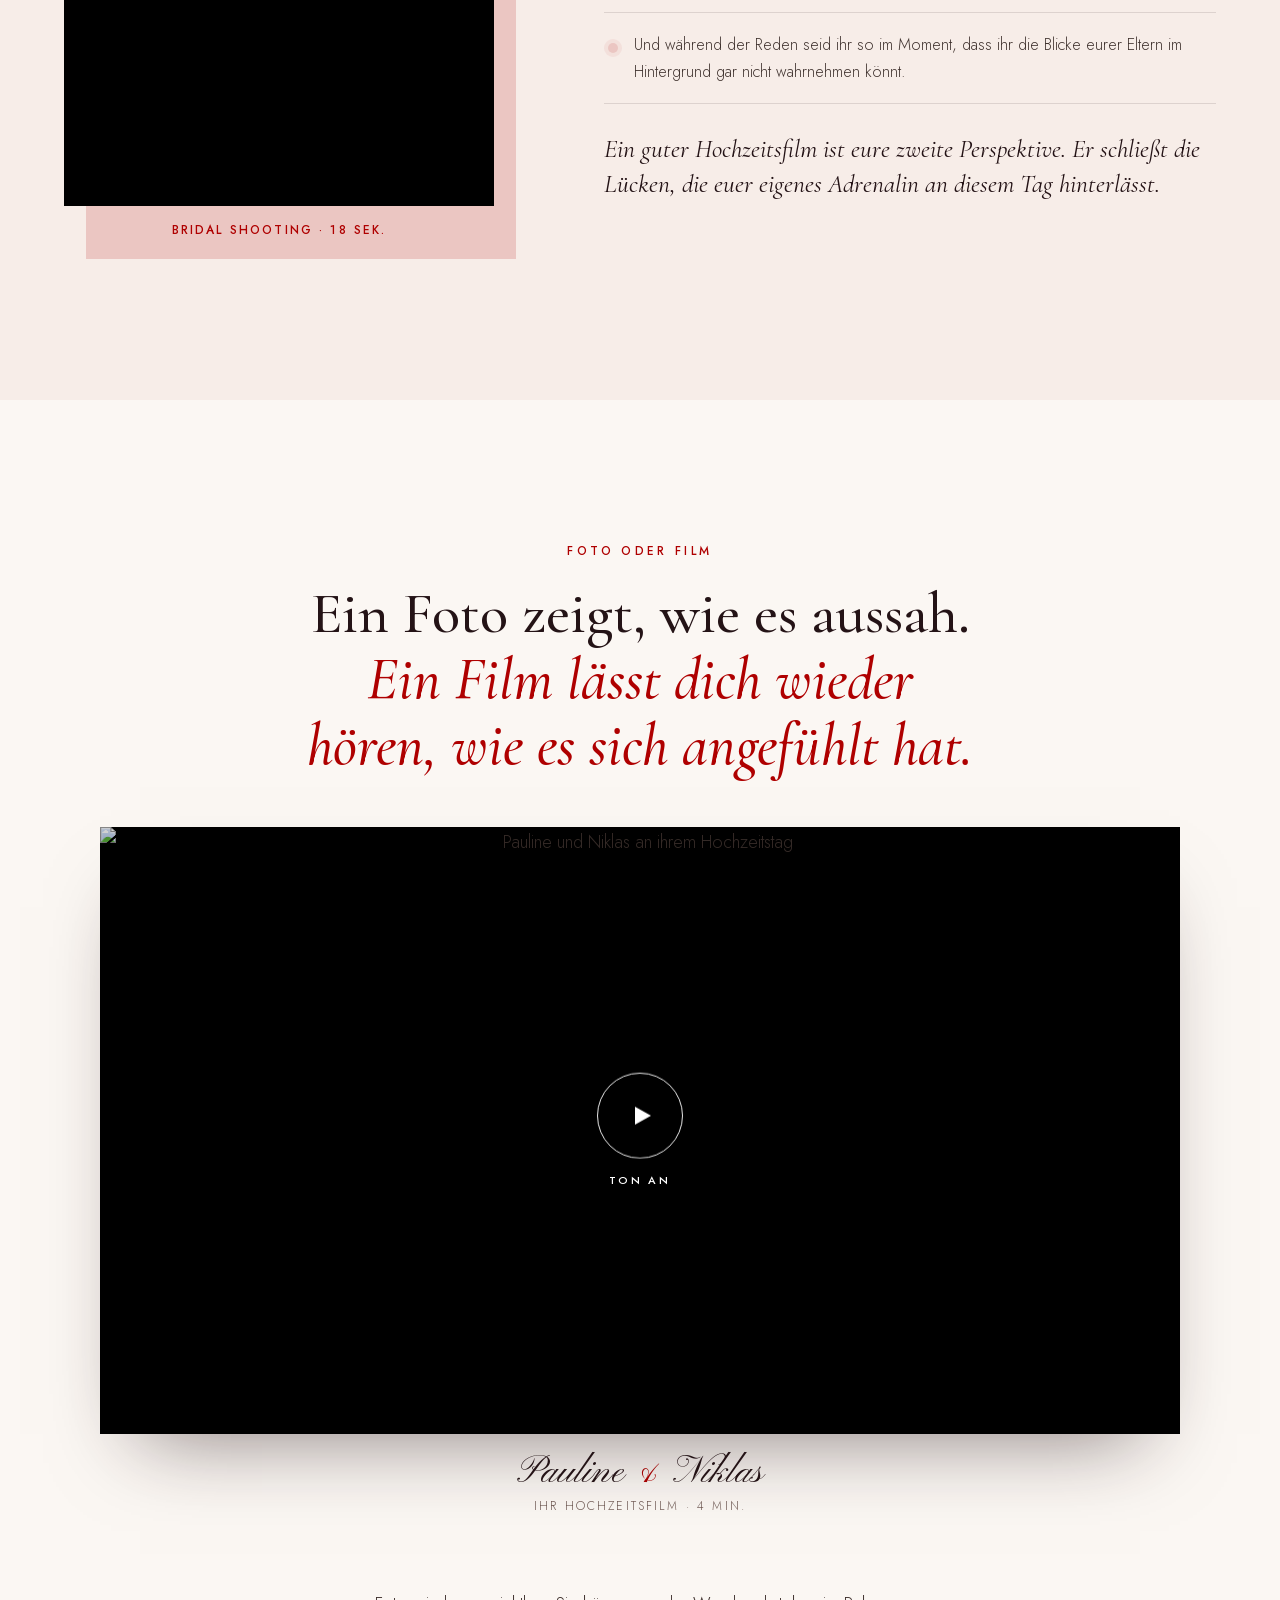
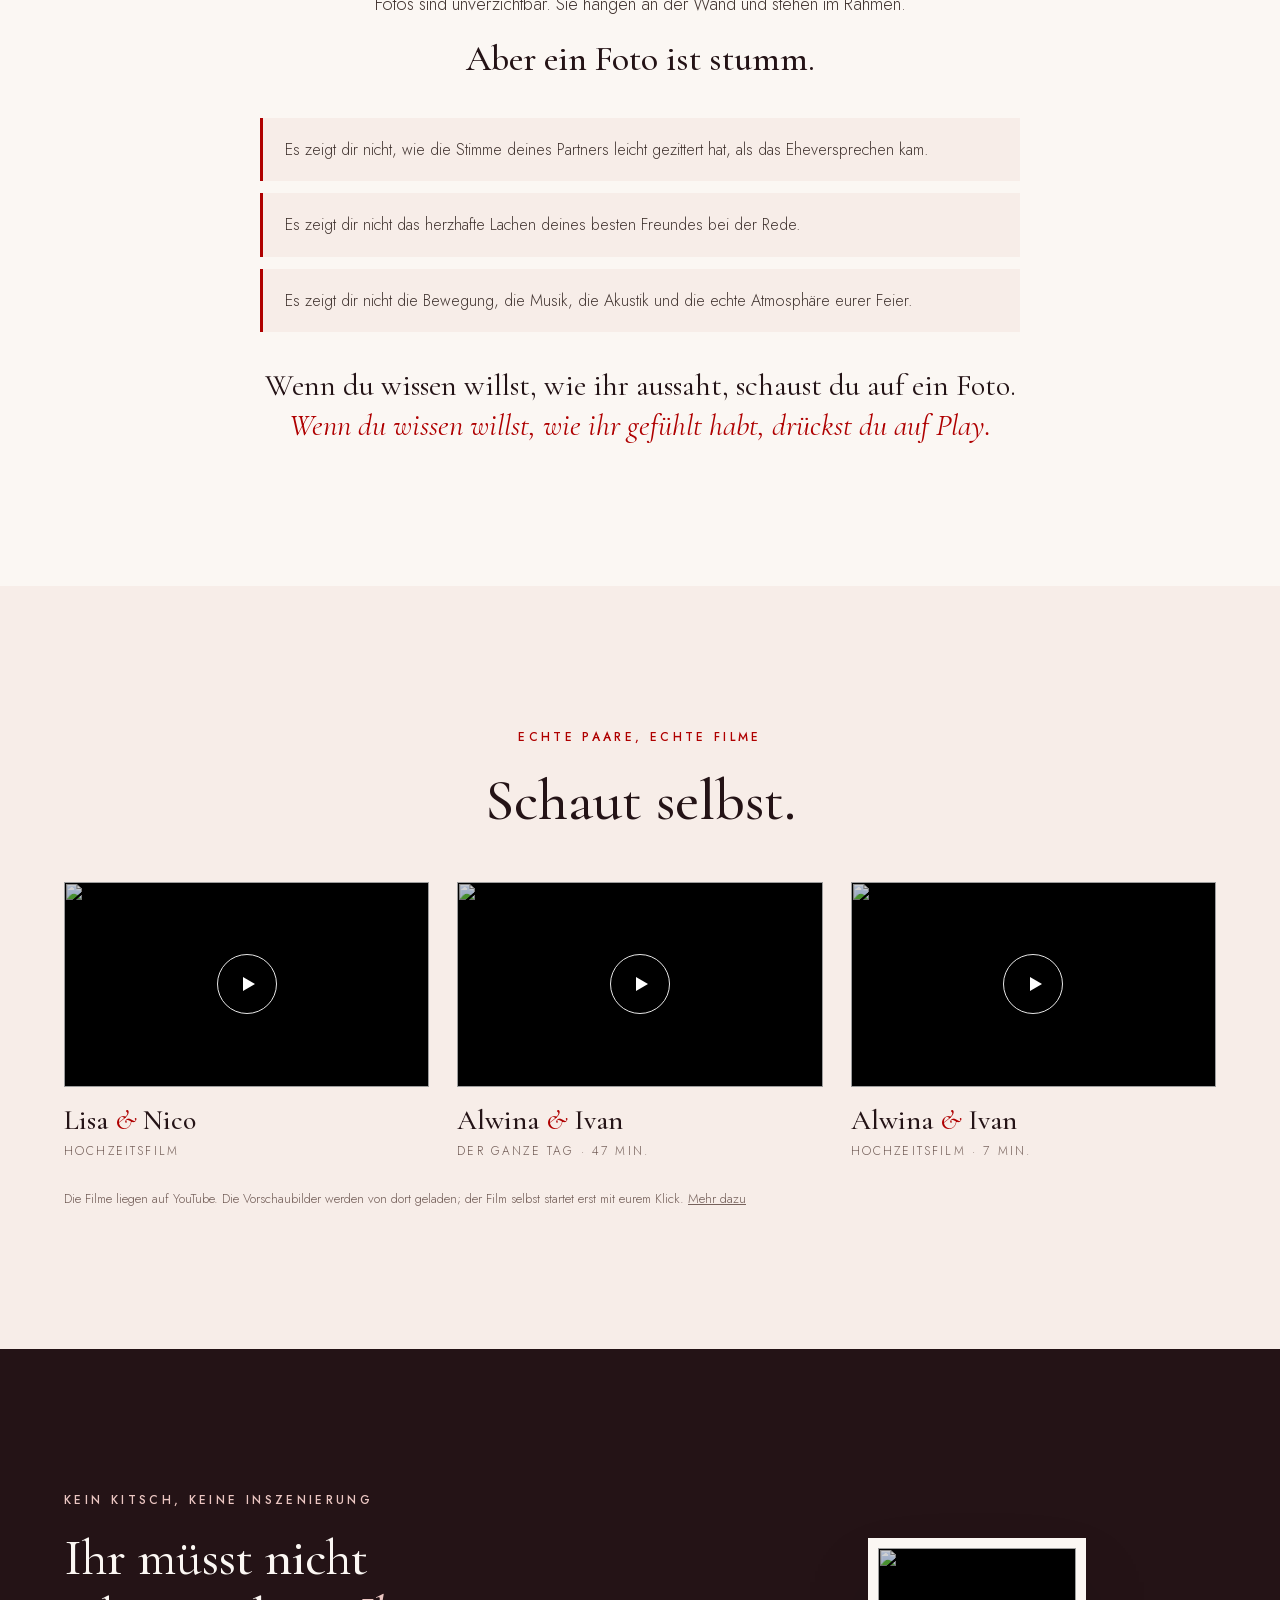
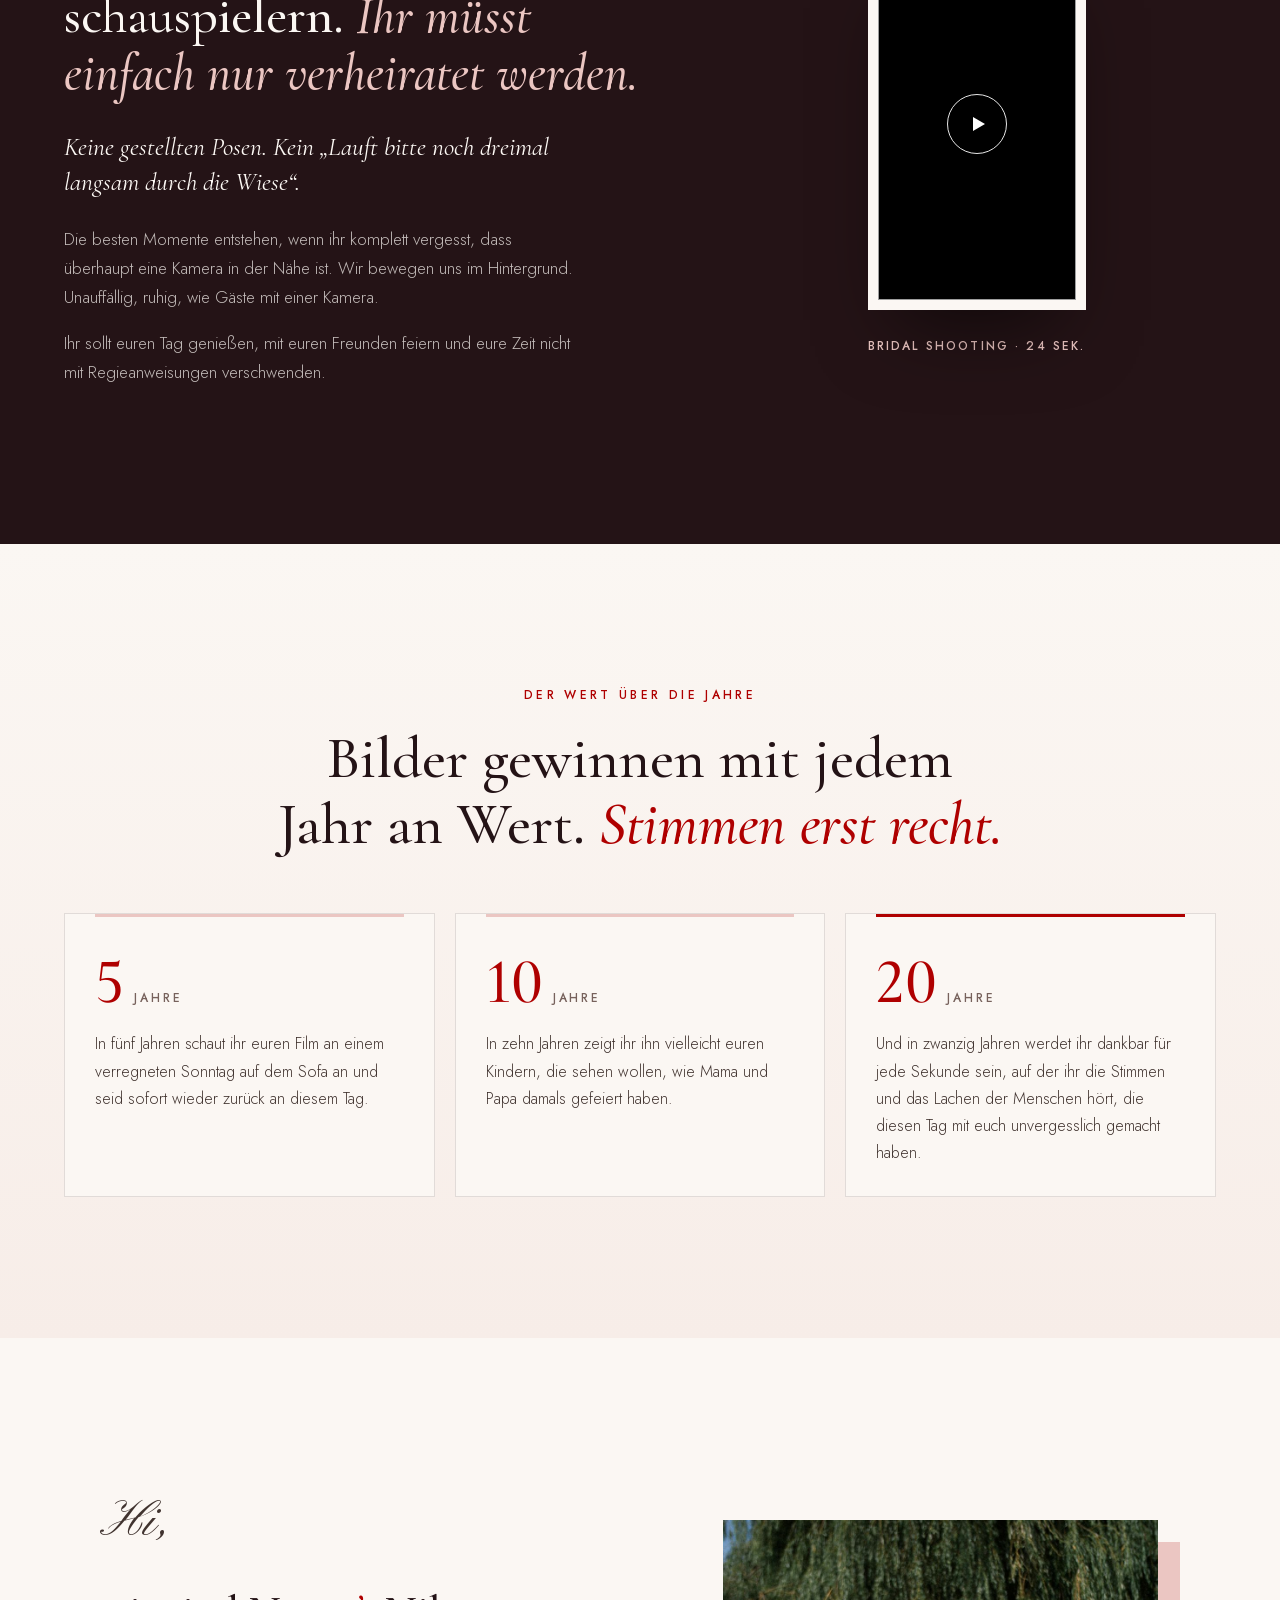
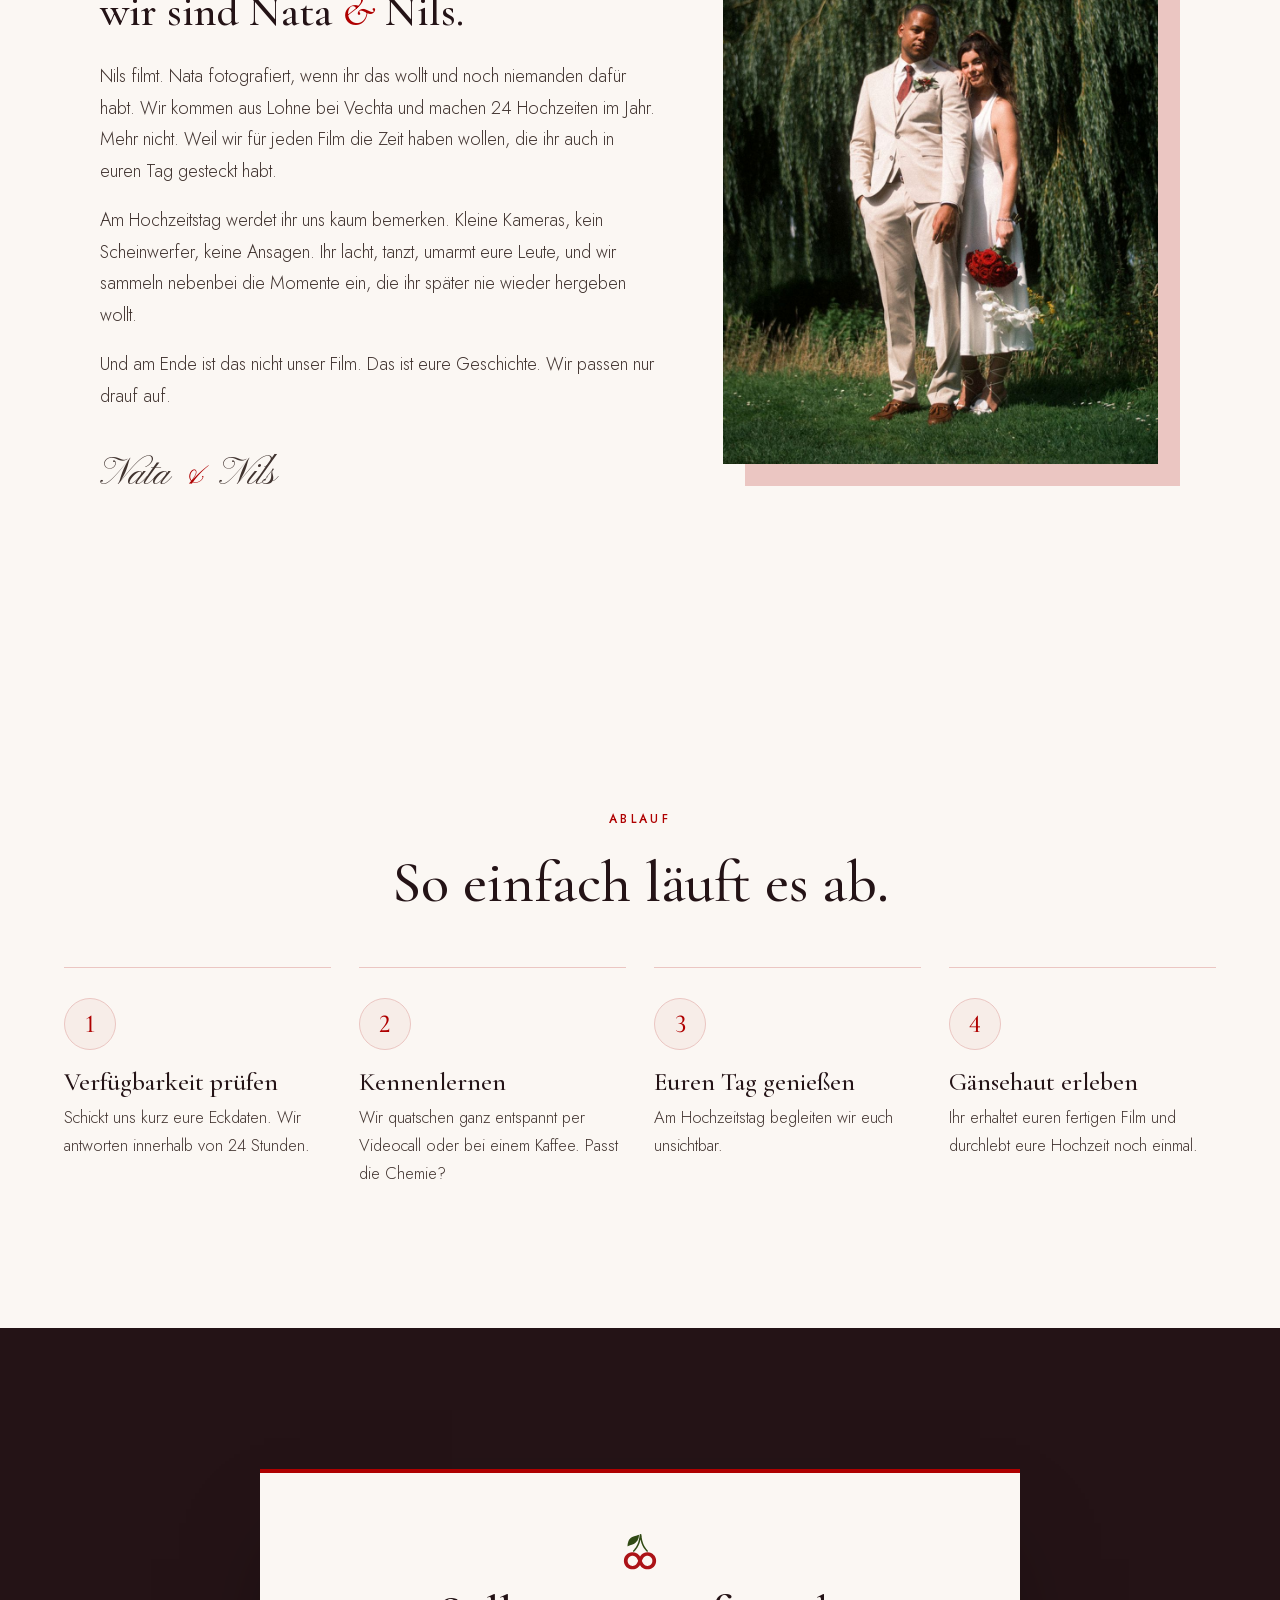
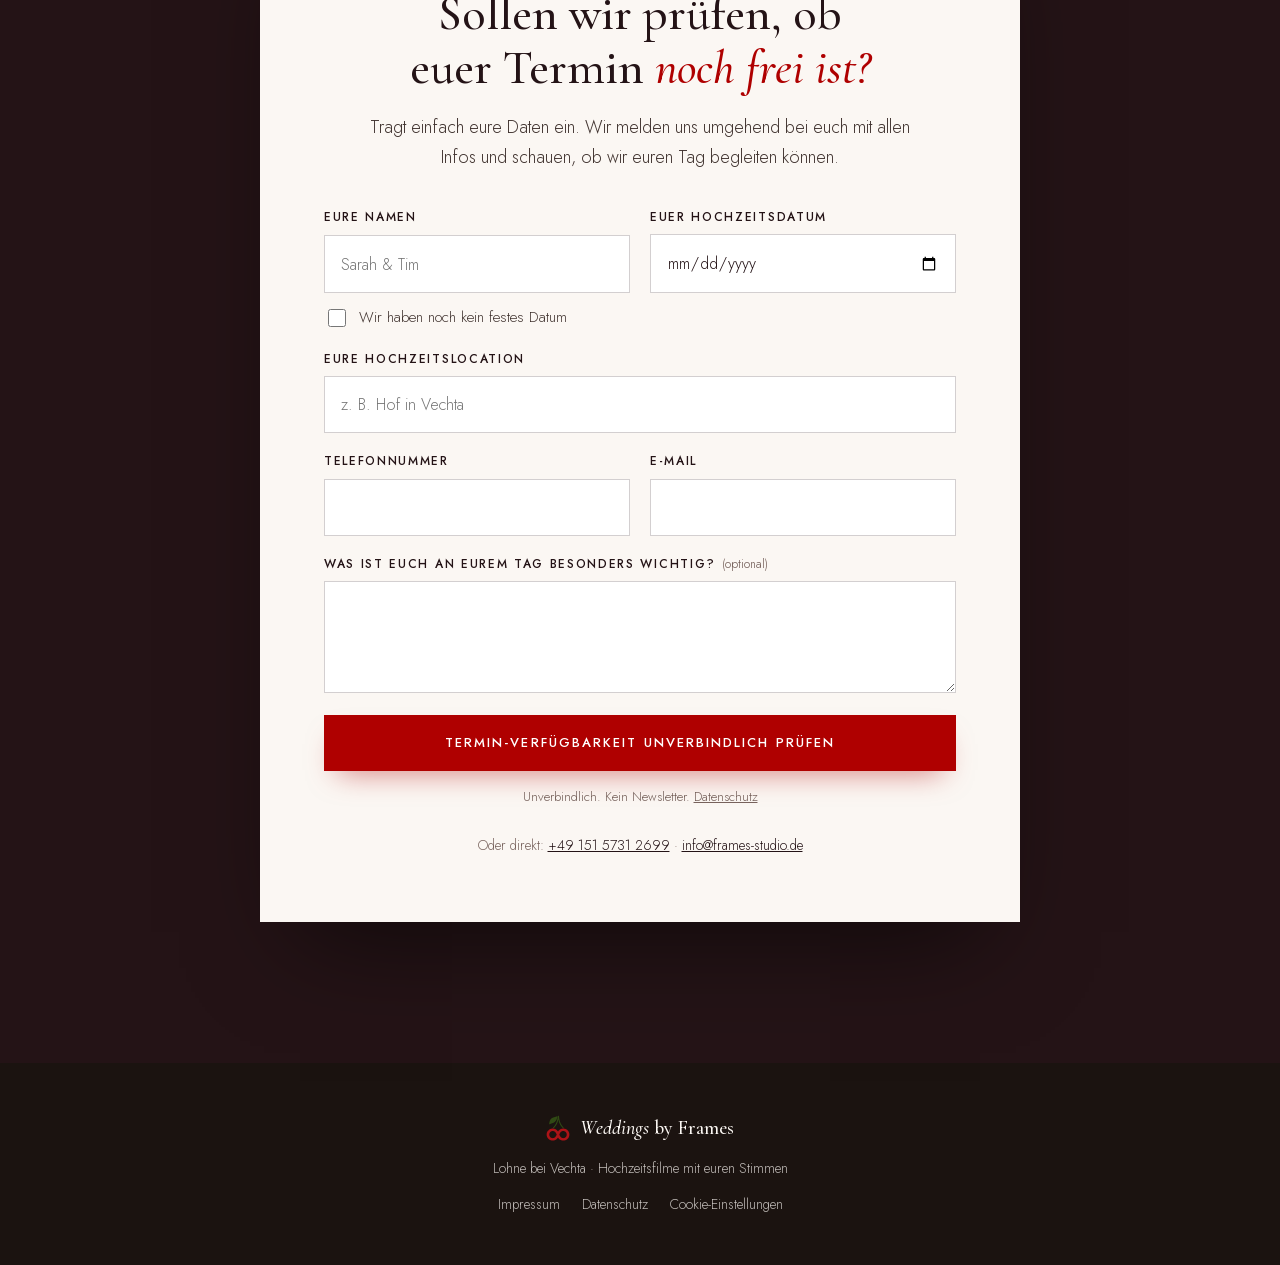
==== commit 83ccc5bb: "Add files via upload" ====
--- a/index.html
+++ b/index.html
@@ -282,11 +282,12 @@
 <footer class="foot">
   <a href="#top" class="wordmark"><img src="/assets/logo.svg" alt="" width="22" height="24"><span><i>Weddings</i> by Frames</span></a>
   <p>Lohne bei Vechta · Hochzeitsfilme mit euren Stimmen</p>
-  <nav><a href="/impressum">Impressum</a><a href="/datenschutz">Datenschutz</a></nav>
+  <nav><a href="/impressum">Impressum</a><a href="/datenschutz">Datenschutz</a><a href="#" data-cc-open>Cookie-Einstellungen</a></nav>
 </footer>
 
 <a href="#anfrage" class="sticky" id="sticky" data-track="cta_sticky">Termin prüfen</a>
 
+<script src="/consent.js" defer></script>
 <script src="/v2.js" defer></script>
 </body>
 </html>
--- a/v2.css
+++ b/v2.css
@@ -372,3 +372,27 @@
 /* Hochformat-Vorschau im Blindflug-Abschnitt */
 .blind-fig .film-cover { aspect-ratio: 9 / 16; }
 .blind-fig .film-cover img { aspect-ratio: 9 / 16; object-fit: cover; }
+
+
+/* ============ Einwilligungs-Banner ============ */
+.cc { position: fixed; left: 0; right: 0; bottom: 0; z-index: 9000;
+  display: flex; justify-content: center; padding: 16px;
+  transform: translateY(130%); transition: transform .45s cubic-bezier(.2,.8,.3,1);
+  pointer-events: none; }
+.cc.is-open { transform: none; pointer-events: auto; }
+.cc-box { background: var(--ivory); max-width: 620px; width: 100%;
+  padding: 28px 30px 24px; border-top: 3px solid var(--red);
+  box-shadow: 0 30px 70px -24px rgba(36,19,22,.5); }
+.cc-box h2 { font-family: var(--serif); font-size: 24px; font-weight: 400;
+  color: var(--charcoal); margin: 0 0 10px; }
+.cc-box p { font-size: 14.5px; line-height: 1.6; color: var(--text-soft); margin: 0 0 18px; }
+.cc-box p a { color: var(--red); text-decoration: underline; text-underline-offset: 3px; }
+.cc-actions { display: flex; gap: 10px; flex-wrap: wrap; }
+.cc-btn { flex: 1 1 180px; font-family: var(--sans); font-size: 12.5px;
+  letter-spacing: .16em; text-transform: uppercase; font-weight: 500;
+  padding: 14px 18px; border: 1px solid rgba(36,19,22,.22);
+  background: #fff; color: var(--charcoal); cursor: pointer; transition: all .3s; }
+.cc-btn:hover { border-color: var(--red); color: var(--red); }
+.cc-btn-red { background: var(--red); border-color: var(--red); color: #fff; }
+.cc-btn-red:hover { background: var(--red-dark); border-color: var(--red-dark); color: #fff; }
+@media (max-width: 600px) { .cc { padding: 0; } .cc-box { padding: 24px 20px 20px; } }
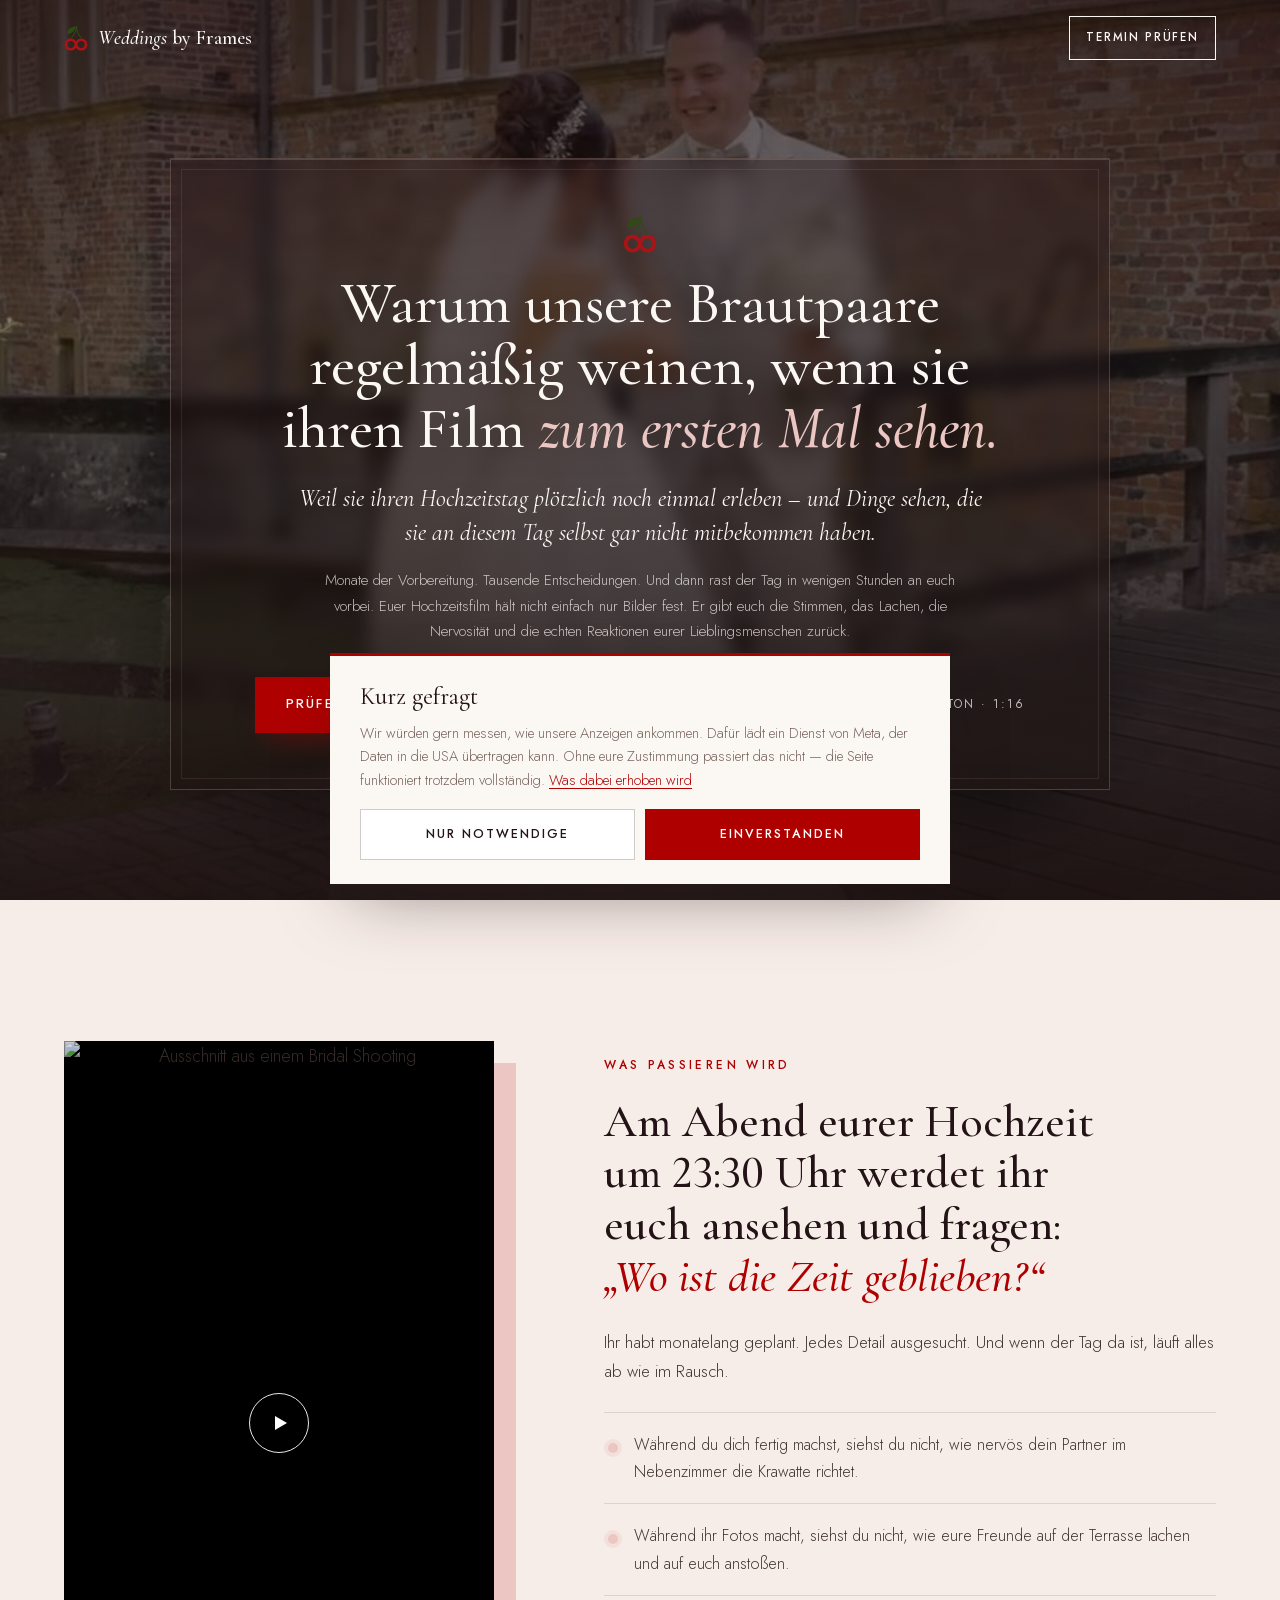
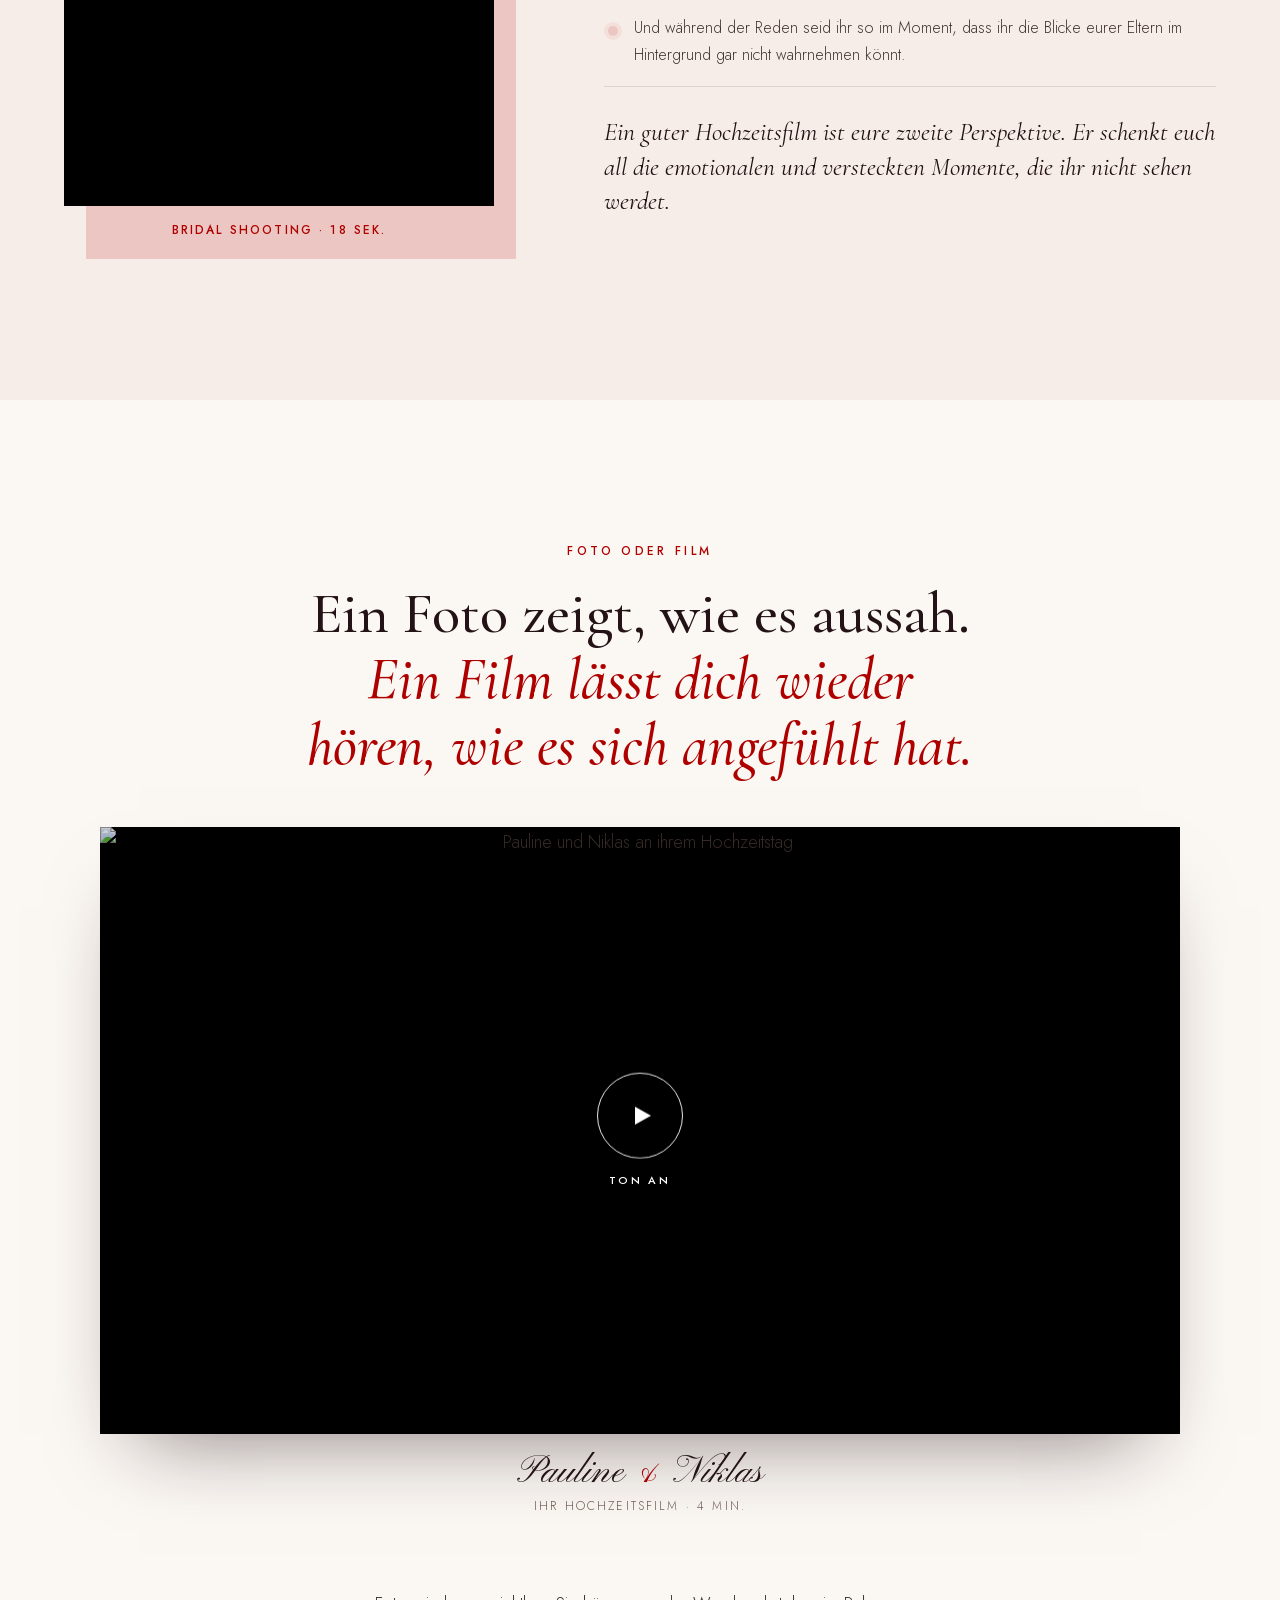
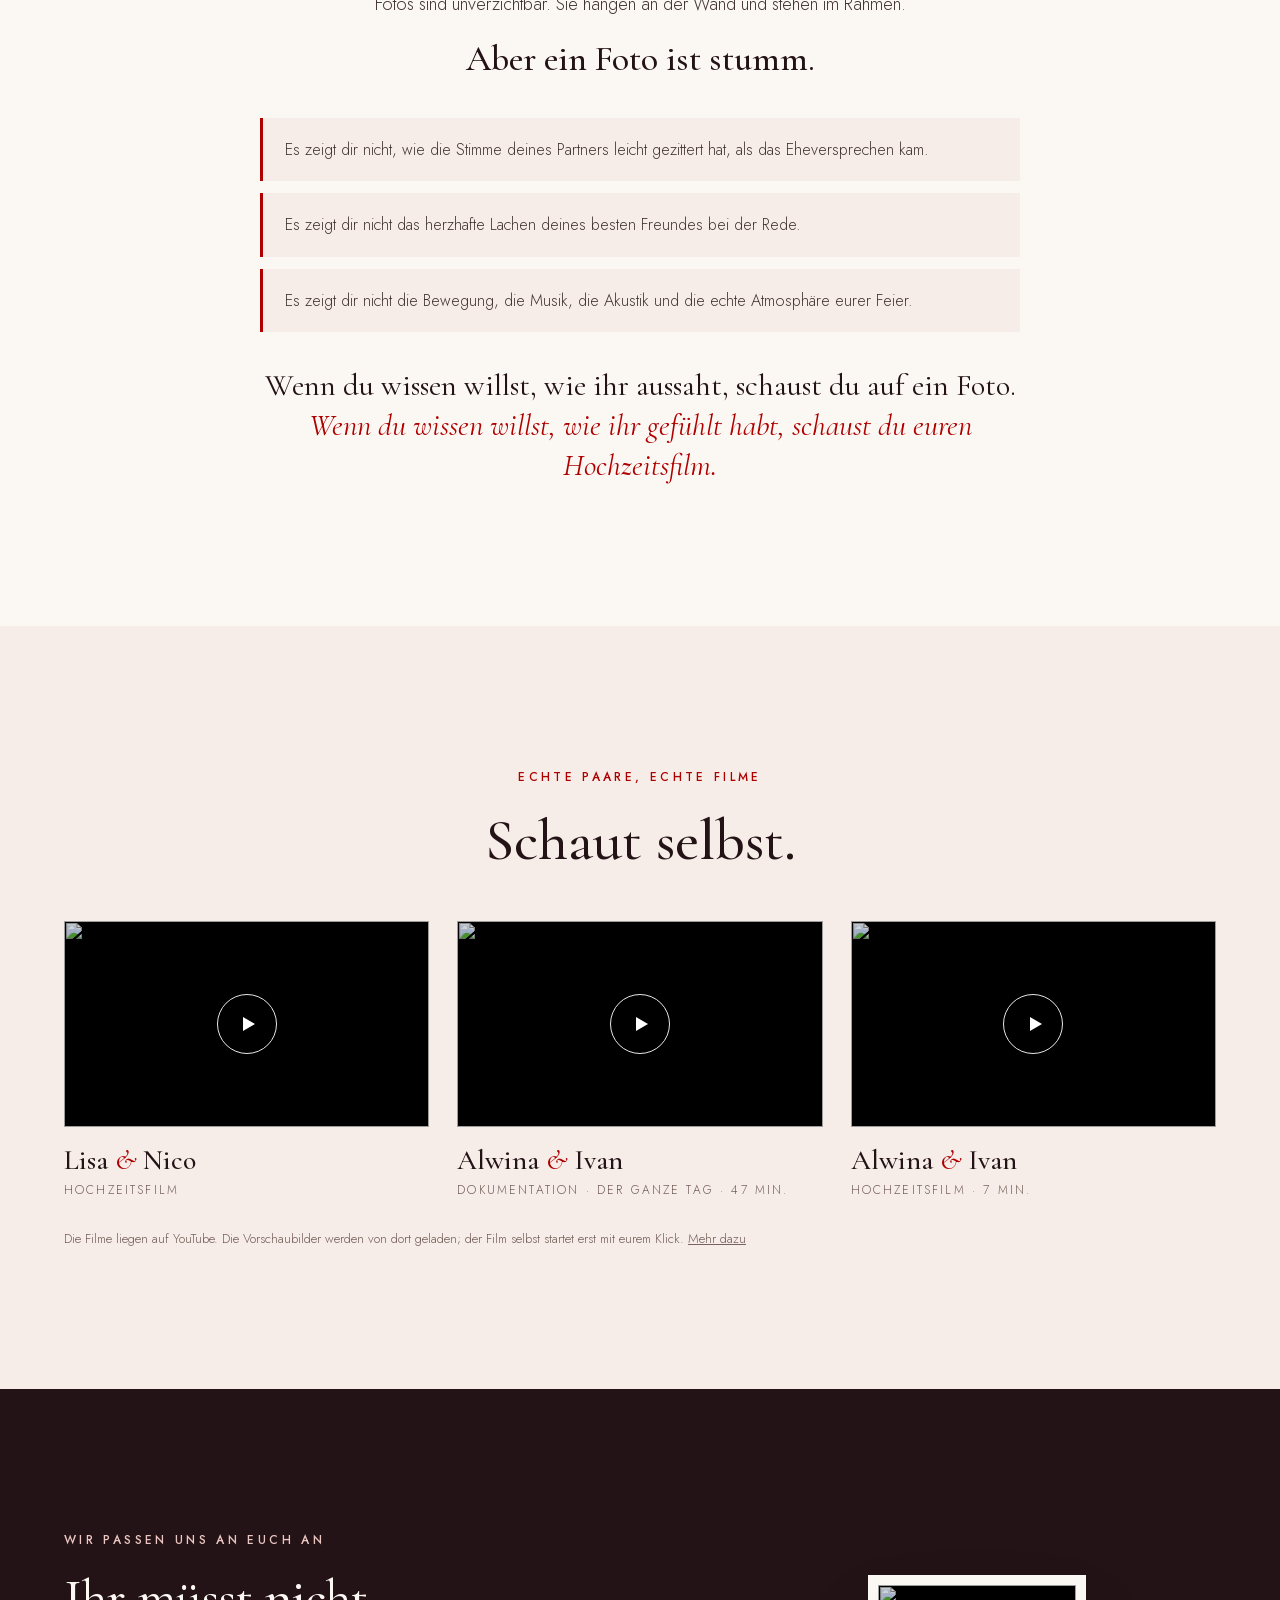
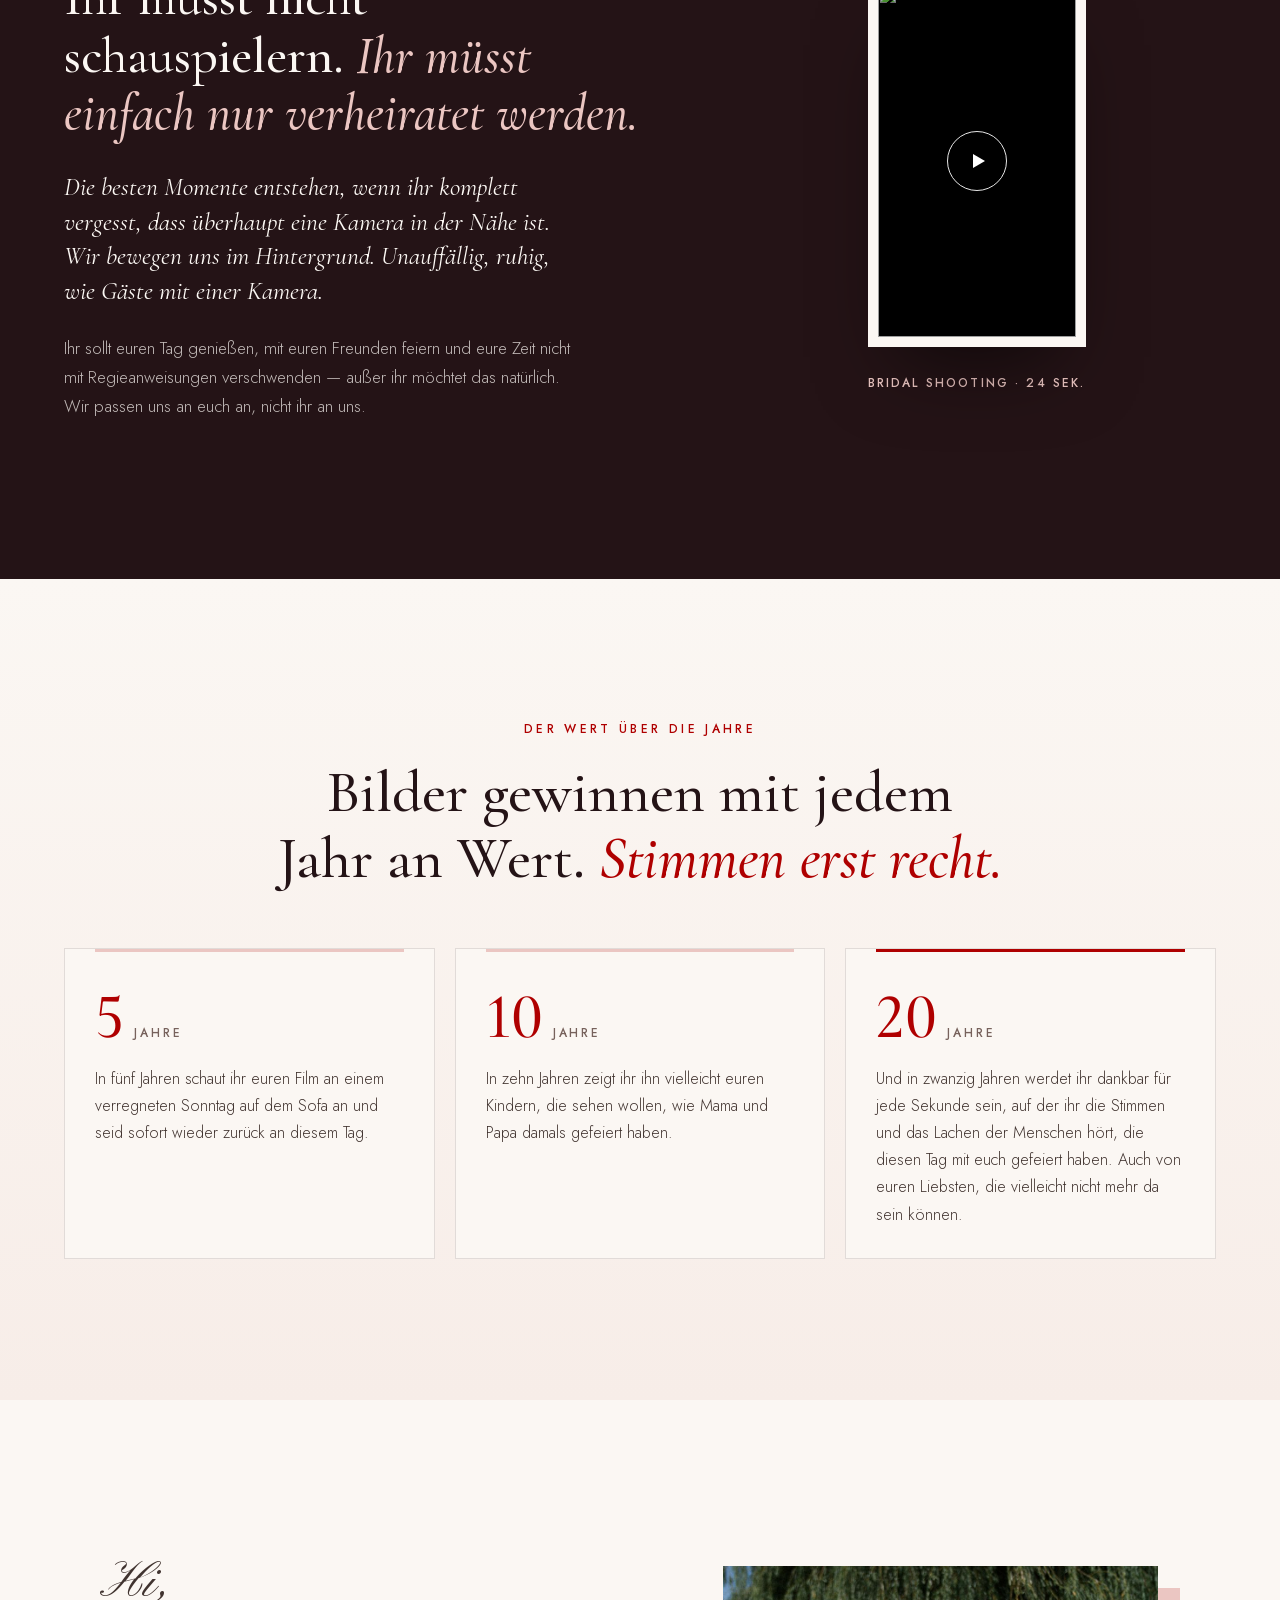
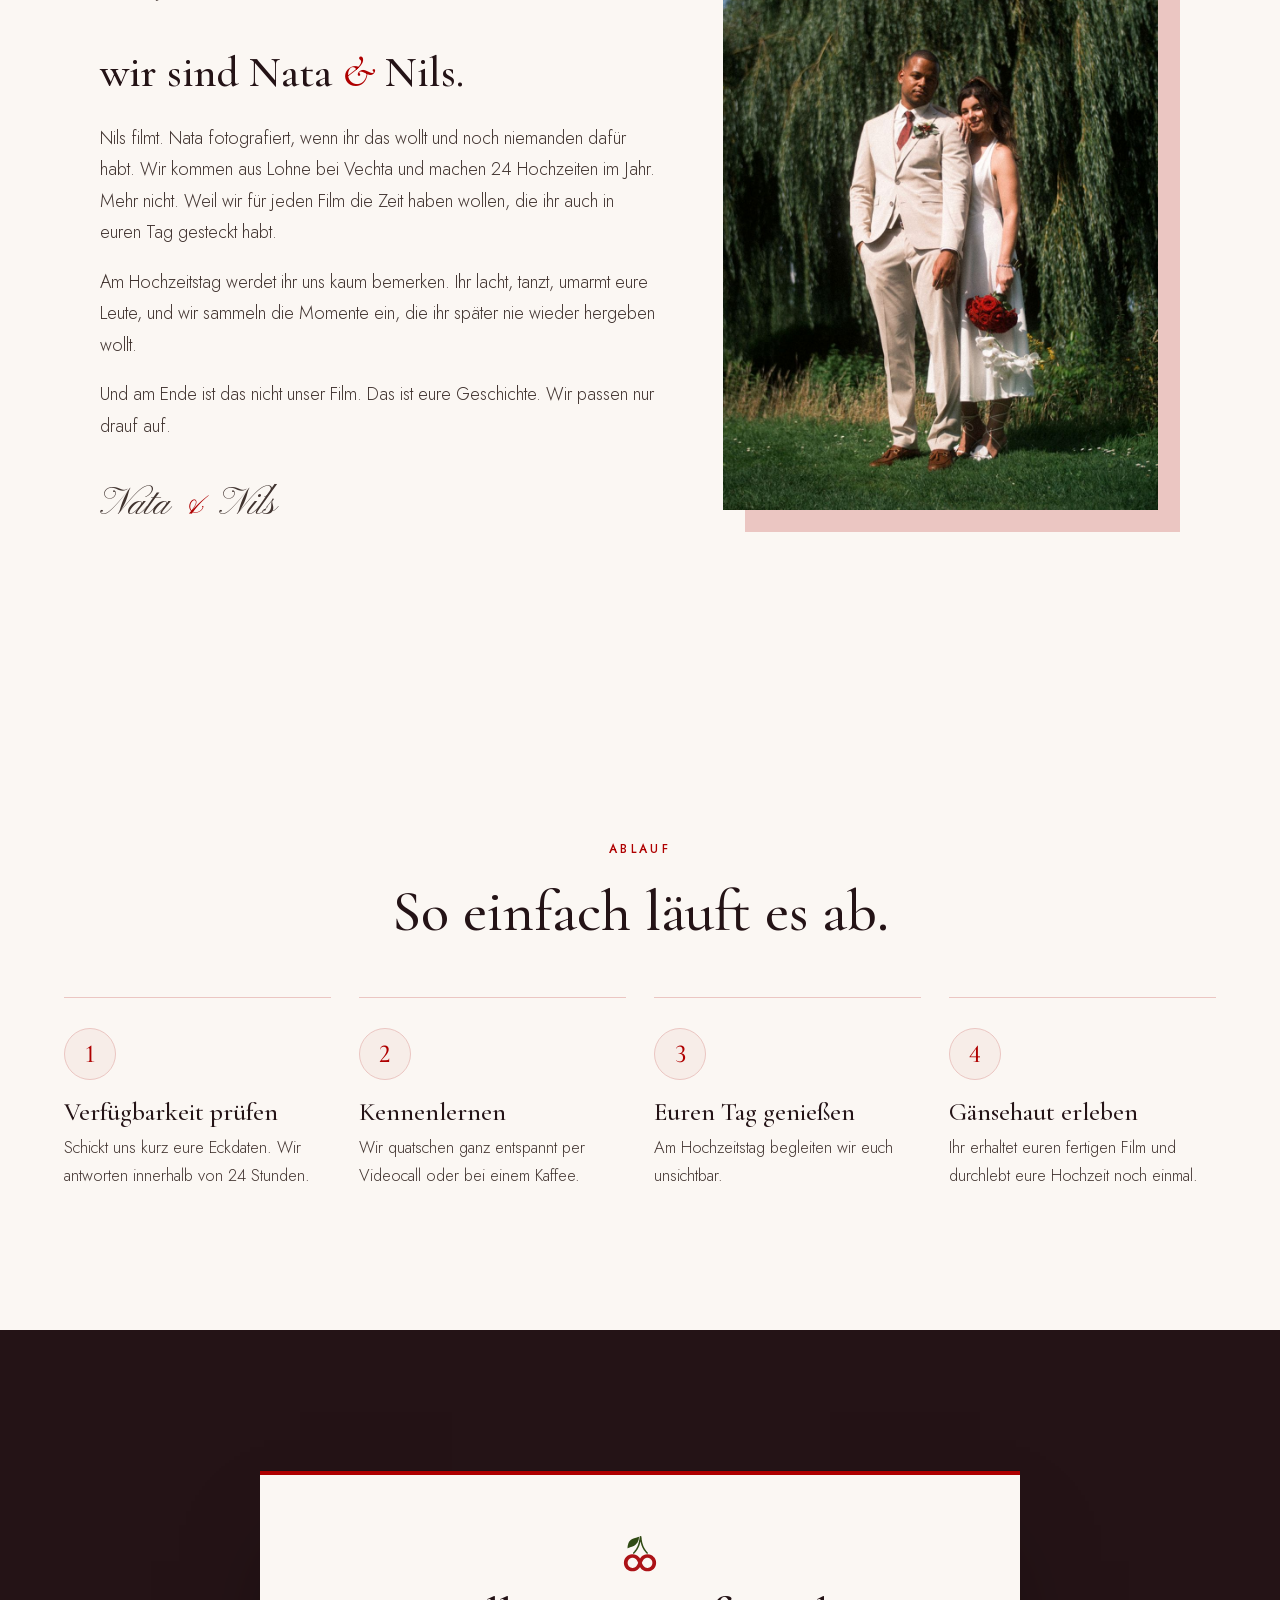
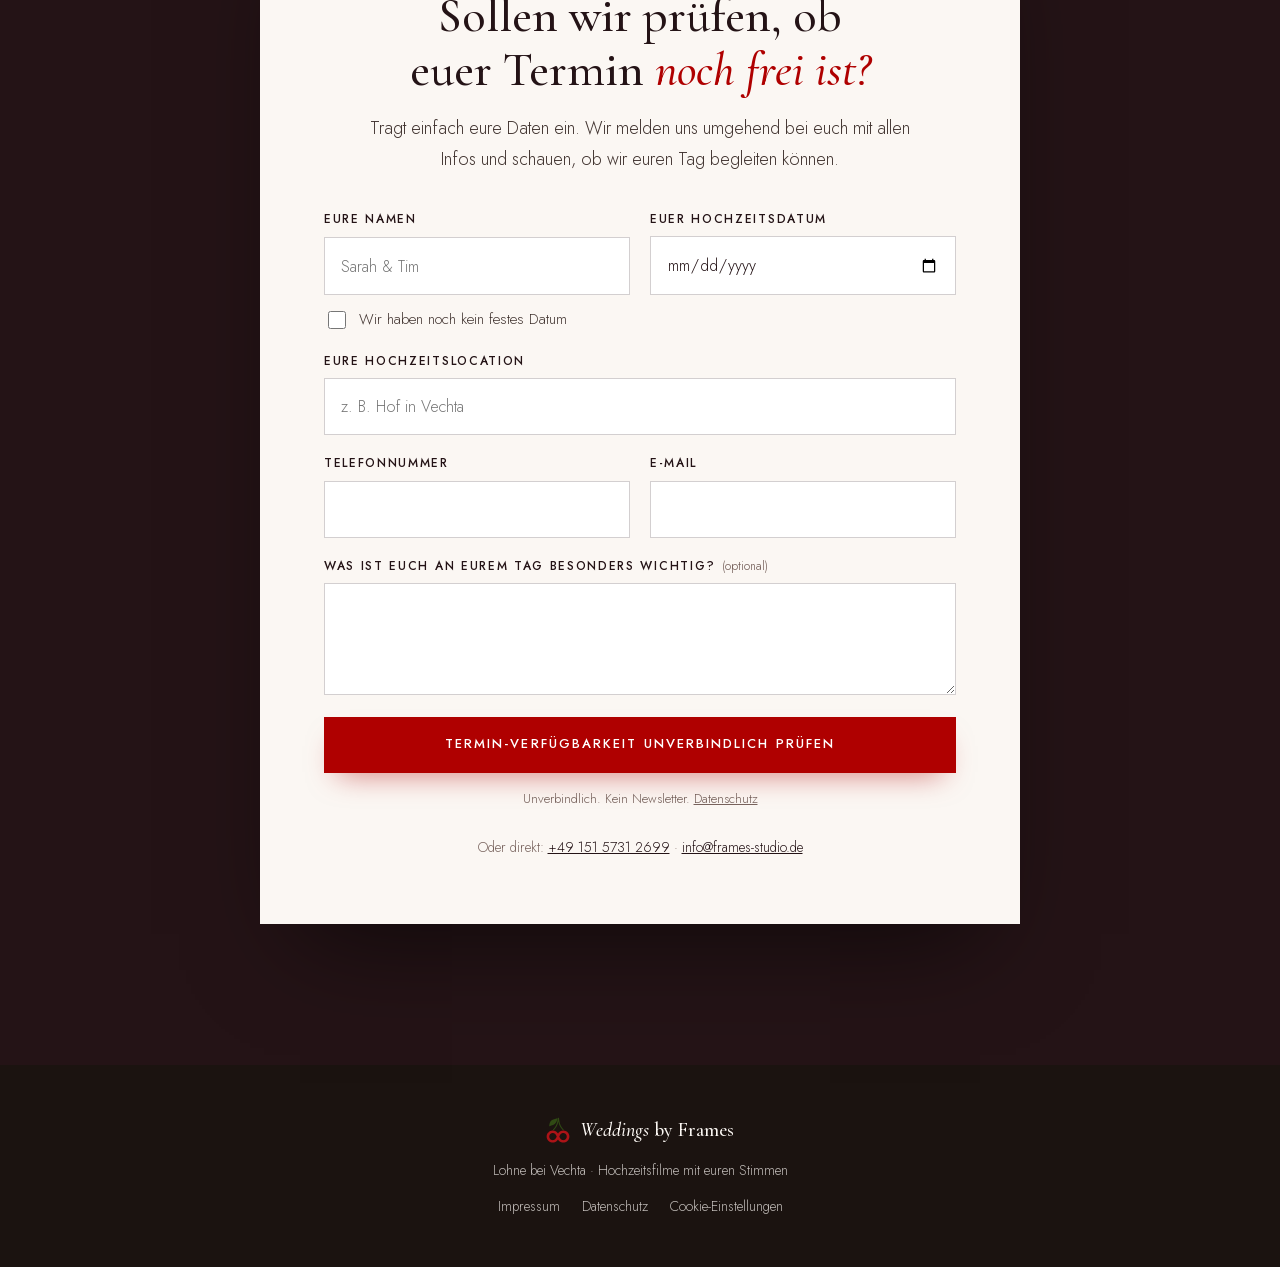
==== commit 3eeac721: "Add files via upload" ====
--- a/index.html
+++ b/index.html
@@ -2,6 +2,7 @@
 <html lang="de">
 <head>
 <meta charset="utf-8">
+<meta name="facebook-domain-verification" content="386lote3g37csmqzs6dokntscf1c2q">
 <meta name="viewport" content="width=device-width, initial-scale=1, viewport-fit=cover">
 <title>Warum unsere Brautpaare weinen · Weddings by Frames</title>
 <meta name="description" content="Warum unsere Brautpaare regelmäßig weinen, wenn sie ihren Film zum ersten Mal sehen. Hochzeitsfilme mit euren Stimmen aus Lohne bei Vechta.">
@@ -11,7 +12,7 @@
 <meta property="og:type" content="website">
 <meta property="og:locale" content="de_DE">
 <meta property="og:title" content="Warum unsere Brautpaare regelmäßig weinen, wenn sie ihren Film zum ersten Mal sehen.">
-<meta property="og:description" content="Nicht weil etwas schiefgegangen ist. Sondern weil sie ihren Hochzeitstag plötzlich noch einmal erleben.">
+<meta property="og:description" content="Weil sie ihren Hochzeitstag plötzlich noch einmal erleben – und Dinge sehen, die sie an diesem Tag gar nicht mitbekommen haben.">
 <meta property="og:image" content="/assets/still-a17-kiss.jpg">
 <link rel="icon" type="image/svg+xml" href="/assets/favicon.svg">
 <link rel="icon" type="image/png" sizes="32x32" href="/assets/favicon-32.png">
@@ -45,8 +46,8 @@
     <div class="hero-glass">
       <img class="hero-mark" src="/assets/logo.svg" alt="" width="34" height="37">
       <h1>Warum unsere Brautpaare regelmäßig weinen, wenn sie ihren Film <i>zum ersten Mal sehen.</i></h1>
-      <p class="hero-sub">Nicht weil etwas schiefgegangen ist. Sondern weil sie ihren Hochzeitstag plötzlich noch einmal erleben – und Dinge sehen, die sie an diesem Tag selbst gar nicht mitbekommen haben.</p>
-      <p class="hero-text">Monate der Vorbereitung. Tausend Entscheidungen. Und dann rast der Tag in wenigen Stunden an euch vorbei. Ein Hochzeitsfilm hält nicht einfach nur Bilder fest. Er gibt euch die Stimmen, das Lachen, die Nervosität und die echten Reaktionen eurer Lieblingsmenschen zurück.</p>
+      <p class="hero-sub">Weil sie ihren Hochzeitstag plötzlich noch einmal erleben – und Dinge sehen, die sie an diesem Tag selbst gar nicht mitbekommen haben.</p>
+      <p class="hero-text">Monate der Vorbereitung. Tausende Entscheidungen. Und dann rast der Tag in wenigen Stunden an euch vorbei. Euer Hochzeitsfilm hält nicht einfach nur Bilder fest. Er gibt euch die Stimmen, das Lachen, die Nervosität und die echten Reaktionen eurer Lieblingsmenschen zurück.</p>
       <div class="hero-actions">
         <a href="#anfrage" class="button button-red" data-track="cta_hero">Prüfen, ob euer Hochzeitstermin noch frei ist</a>
         <a href="#film" class="hero-play"><span class="hero-play-ring"></span><span>Eine Minute mit Ton · 1:16</span></a>
@@ -68,7 +69,7 @@
       </div>
     </figure>
     <div class="blind-copy">
-      <span class="eyebrow">Der Blindflug am Hochzeitstag</span>
+      <span class="eyebrow">Was passieren wird</span>
       <h2>Am Abend eurer Hochzeit um 23:30 Uhr werdet ihr euch ansehen und fragen: <i>„Wo ist die Zeit geblieben?“</i></h2>
       <p>Ihr habt monatelang geplant. Jedes Detail ausgesucht. Und wenn der Tag da ist, läuft alles ab wie im Rausch.</p>
       <ul class="blind-list">
@@ -76,7 +77,7 @@
         <li>Während ihr Fotos macht, siehst du nicht, wie eure Freunde auf der Terrasse lachen und auf euch anstoßen.</li>
         <li>Und während der Reden seid ihr so im Moment, dass ihr die Blicke eurer Eltern im Hintergrund gar nicht wahrnehmen könnt.</li>
       </ul>
-      <p class="blind-close">Ein guter Hochzeitsfilm ist eure zweite Perspektive. Er schließt die Lücken, die euer eigenes Adrenalin an diesem Tag hinterlässt.</p>
+      <p class="blind-close">Ein guter Hochzeitsfilm ist eure zweite Perspektive. Er schenkt euch all die emotionalen und versteckten Momente, die ihr nicht sehen werdet.</p>
     </div>
   </div>
 </section>
@@ -103,7 +104,7 @@
       <li>Es zeigt dir nicht das herzhafte Lachen deines besten Freundes bei der Rede.</li>
       <li>Es zeigt dir nicht die Bewegung, die Musik, die Akustik und die echte Atmosphäre eurer Feier.</li>
     </ul>
-    <p class="photo-close">Wenn du wissen willst, wie ihr aussaht, schaust du auf ein Foto. <i>Wenn du wissen willst, wie ihr gefühlt habt, drückst du auf Play.</i></p>
+    <p class="photo-close">Wenn du wissen willst, wie ihr aussaht, schaust du auf ein Foto. <i>Wenn du wissen willst, wie ihr gefühlt habt, schaust du euren Hochzeitsfilm.</i></p>
   </div>
 </section>
 
@@ -128,7 +129,7 @@
         <span class="playbtn playbtn-sm"><span class="playbtn-ring"></span></span>
       </button>
       <h3>Alwina <span class="amp">&amp;</span> Ivan</h3>
-      <p class="film-sub">Der ganze Tag · 47 Min.</p>
+      <p class="film-sub">Dokumentation · Der ganze Tag · 47 Min.</p>
     </div>
     <div class="film" data-yt="NOrR7AtH-0M">
       <button type="button" class="film-cover" aria-label="Hochzeitsfilm von Alwina und Ivan abspielen">
@@ -146,11 +147,10 @@
 <section class="real">
   <div class="real-grid">
     <div class="real-copy">
-      <span class="eyebrow eyebrow-rose">Kein Kitsch, keine Inszenierung</span>
+      <span class="eyebrow eyebrow-rose">Wir passen uns an euch an</span>
       <h2>Ihr müsst nicht schauspielern. <i>Ihr müsst einfach nur verheiratet werden.</i></h2>
-      <p>Keine gestellten Posen. Kein „Lauft bitte noch dreimal langsam durch die Wiese“.</p>
       <p>Die besten Momente entstehen, wenn ihr komplett vergesst, dass überhaupt eine Kamera in der Nähe ist. Wir bewegen uns im Hintergrund. Unauffällig, ruhig, wie Gäste mit einer Kamera.</p>
-      <p>Ihr sollt euren Tag genießen, mit euren Freunden feiern und eure Zeit nicht mit Regieanweisungen verschwenden.</p>
+      <p>Ihr sollt euren Tag genießen, mit euren Freunden feiern und eure Zeit nicht mit Regieanweisungen verschwenden — außer ihr möchtet das natürlich. Wir passen uns an euch an, nicht ihr an uns.</p>
     </div>
     <figure class="real-fig">
       <div class="film real-film" data-yt="FxJAN8GB7N4">
@@ -182,7 +182,7 @@
     </li>
     <li>
       <span class="years-num">20<small>Jahre</small></span>
-      <p>Und in zwanzig Jahren werdet ihr dankbar für jede Sekunde sein, auf der ihr die Stimmen und das Lachen der Menschen hört, die diesen Tag mit euch unvergesslich gemacht haben.</p>
+      <p>Und in zwanzig Jahren werdet ihr dankbar für jede Sekunde sein, auf der ihr die Stimmen und das Lachen der Menschen hört, die diesen Tag mit euch gefeiert haben. Auch von euren Liebsten, die vielleicht nicht mehr da sein können.</p>
     </li>
   </ol>
 </section>
@@ -194,7 +194,7 @@
       <p class="script wir-hi">Hi,</p>
       <h2>wir sind Nata <span class="amp">&amp;</span> Nils.</h2>
       <p>Nils filmt. Nata fotografiert, wenn ihr das wollt und noch niemanden dafür habt. Wir kommen aus Lohne bei Vechta und machen 24 Hochzeiten im Jahr. Mehr nicht. Weil wir für jeden Film die Zeit haben wollen, die ihr auch in euren Tag gesteckt habt.</p>
-      <p>Am Hochzeitstag werdet ihr uns kaum bemerken. Kleine Kameras, kein Scheinwerfer, keine Ansagen. Ihr lacht, tanzt, umarmt eure Leute, und wir sammeln nebenbei die Momente ein, die ihr später nie wieder hergeben wollt.</p>
+      <p>Am Hochzeitstag werdet ihr uns kaum bemerken. Ihr lacht, tanzt, umarmt eure Leute, und wir sammeln die Momente ein, die ihr später nie wieder hergeben wollt.</p>
       <p>Und am Ende ist das nicht unser Film. Das ist eure Geschichte. Wir passen nur drauf auf.</p>
       <p class="script wir-sign">Nata <span class="amp">&amp;</span> Nils</p>
     </div>
@@ -212,7 +212,7 @@
   </div>
   <ol class="steps-list">
     <li><span class="steps-n">1</span><h3>Verfügbarkeit prüfen</h3><p>Schickt uns kurz eure Eckdaten. Wir antworten innerhalb von 24 Stunden.</p></li>
-    <li><span class="steps-n">2</span><h3>Kennenlernen</h3><p>Wir quatschen ganz entspannt per Videocall oder bei einem Kaffee. Passt die Chemie?</p></li>
+    <li><span class="steps-n">2</span><h3>Kennenlernen</h3><p>Wir quatschen ganz entspannt per Videocall oder bei einem Kaffee.</p></li>
     <li><span class="steps-n">3</span><h3>Euren Tag genießen</h3><p>Am Hochzeitstag begleiten wir euch unsichtbar.</p></li>
     <li><span class="steps-n">4</span><h3>Gänsehaut erleben</h3><p>Ihr erhaltet euren fertigen Film und durchlebt eure Hochzeit noch einmal.</p></li>
   </ol>
@@ -222,8 +222,10 @@
 <section class="final" id="anfrage">
   <div class="form-card">
     <img class="final-mark" src="/assets/logo.svg" alt="" width="34" height="37">
-    <h2>Sollen wir prüfen, ob euer Termin <i>noch frei ist?</i></h2>
-    <p class="final-sub">Tragt einfach eure Daten ein. Wir melden uns umgehend bei euch mit allen Infos und schauen, ob wir euren Tag begleiten können.</p>
+    <div id="form-intro">
+      <h2>Sollen wir prüfen, ob euer Termin <i>noch frei ist?</i></h2>
+      <p class="final-sub">Tragt einfach eure Daten ein. Wir melden uns umgehend bei euch mit allen Infos und schauen, ob wir euren Tag begleiten können.</p>
+    </div>
 
     <form id="lead-form" novalidate>
       <input type="text" name="_gotcha" class="hp" tabindex="-1" autocomplete="off" aria-hidden="true">
@@ -270,7 +272,7 @@
     <div class="form-success" id="form-success" hidden tabindex="-1">
       <p class="script success-script">Danke.</p>
       <h3>Wir schauen jetzt, ob euer Termin noch frei ist.</h3>
-      <p>Einer von uns meldet sich innerhalb von 24 Stunden persönlich bei euch. Bis dahin: Schaut euch in Ruhe den Film von Alwina &amp; Ivan an.</p>
+      <p>Einer von uns meldet sich innerhalb von 24 Stunden persönlich bei euch.<br>Bis dahin: Schaut euch in Ruhe den Film von Pauline &amp; Niklas an.</p>
       <a href="#film" class="button button-ghost">Zum Film</a>
     </div>
     <p class="final-contact">Oder direkt: <a href="tel:+4915157312699">+49 151 5731 2699</a> · <a href="mailto:info@frames-studio.de">info@frames-studio.de</a></p>
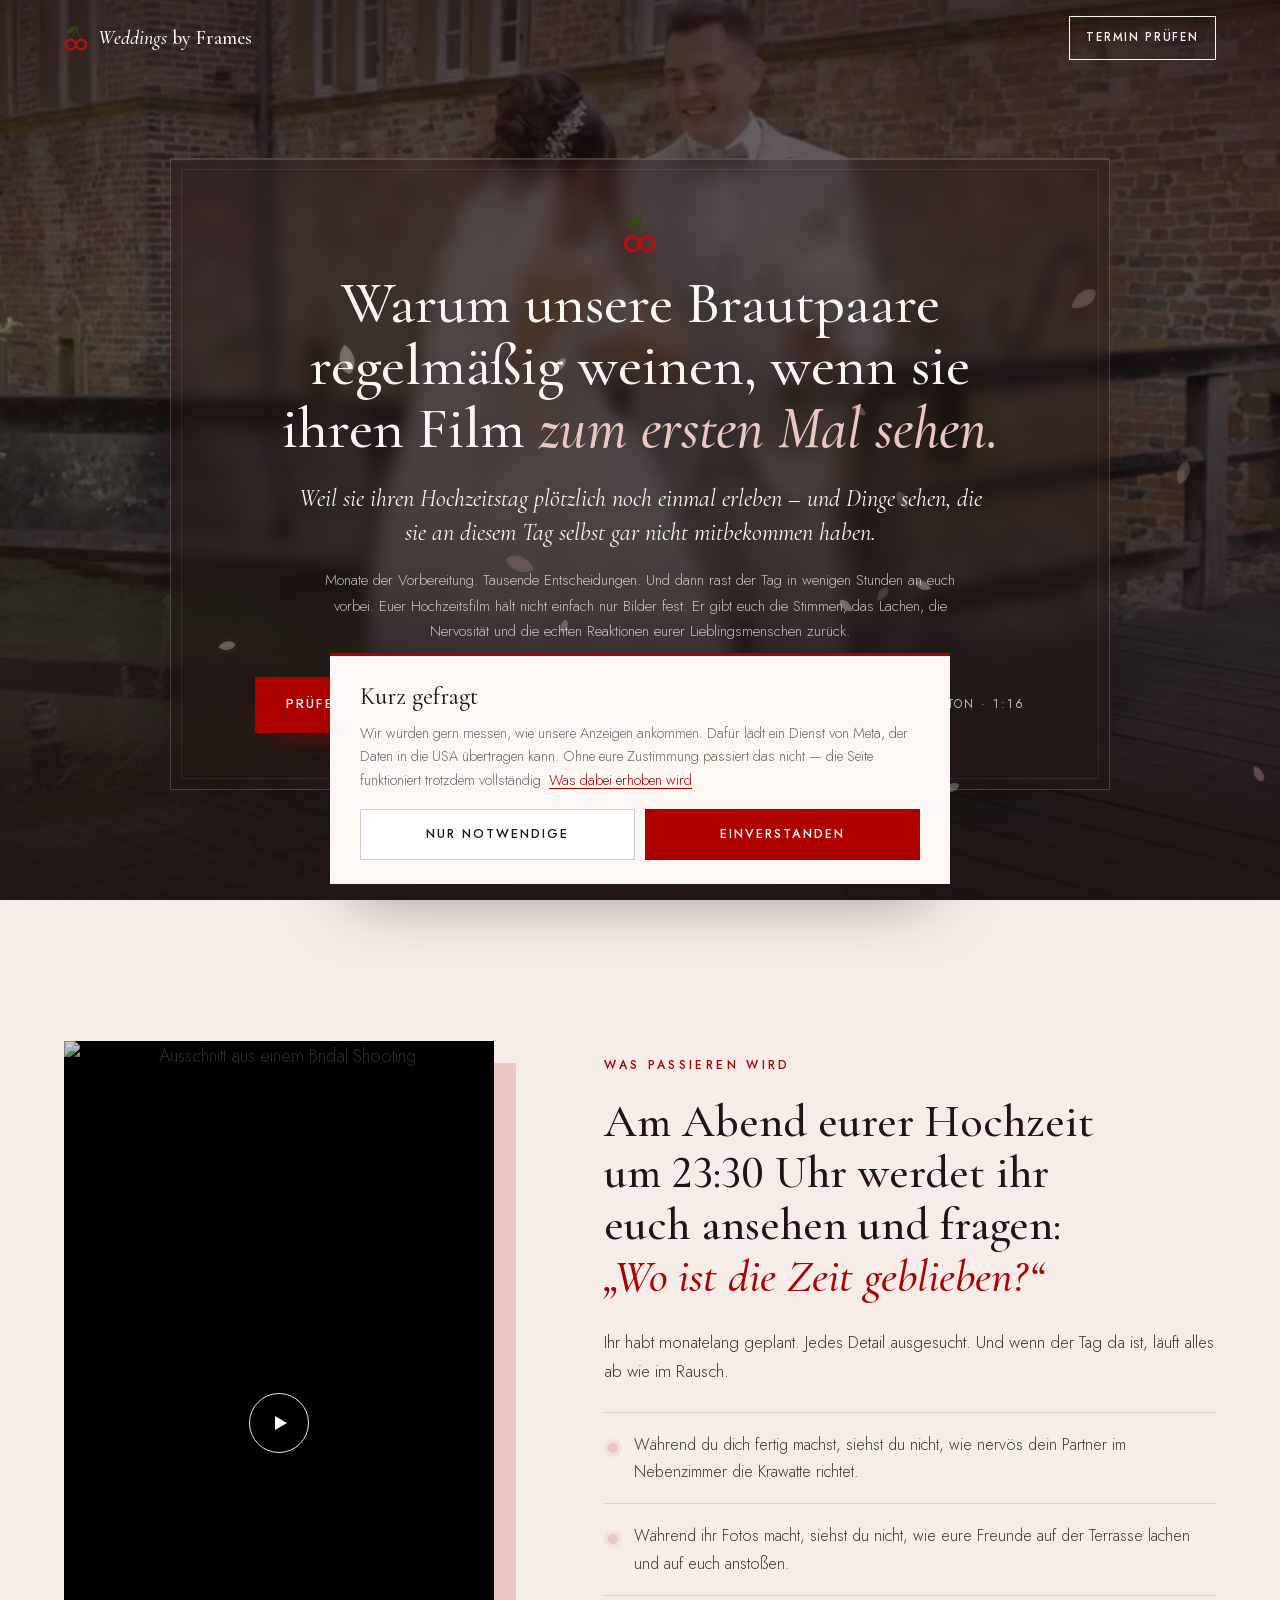
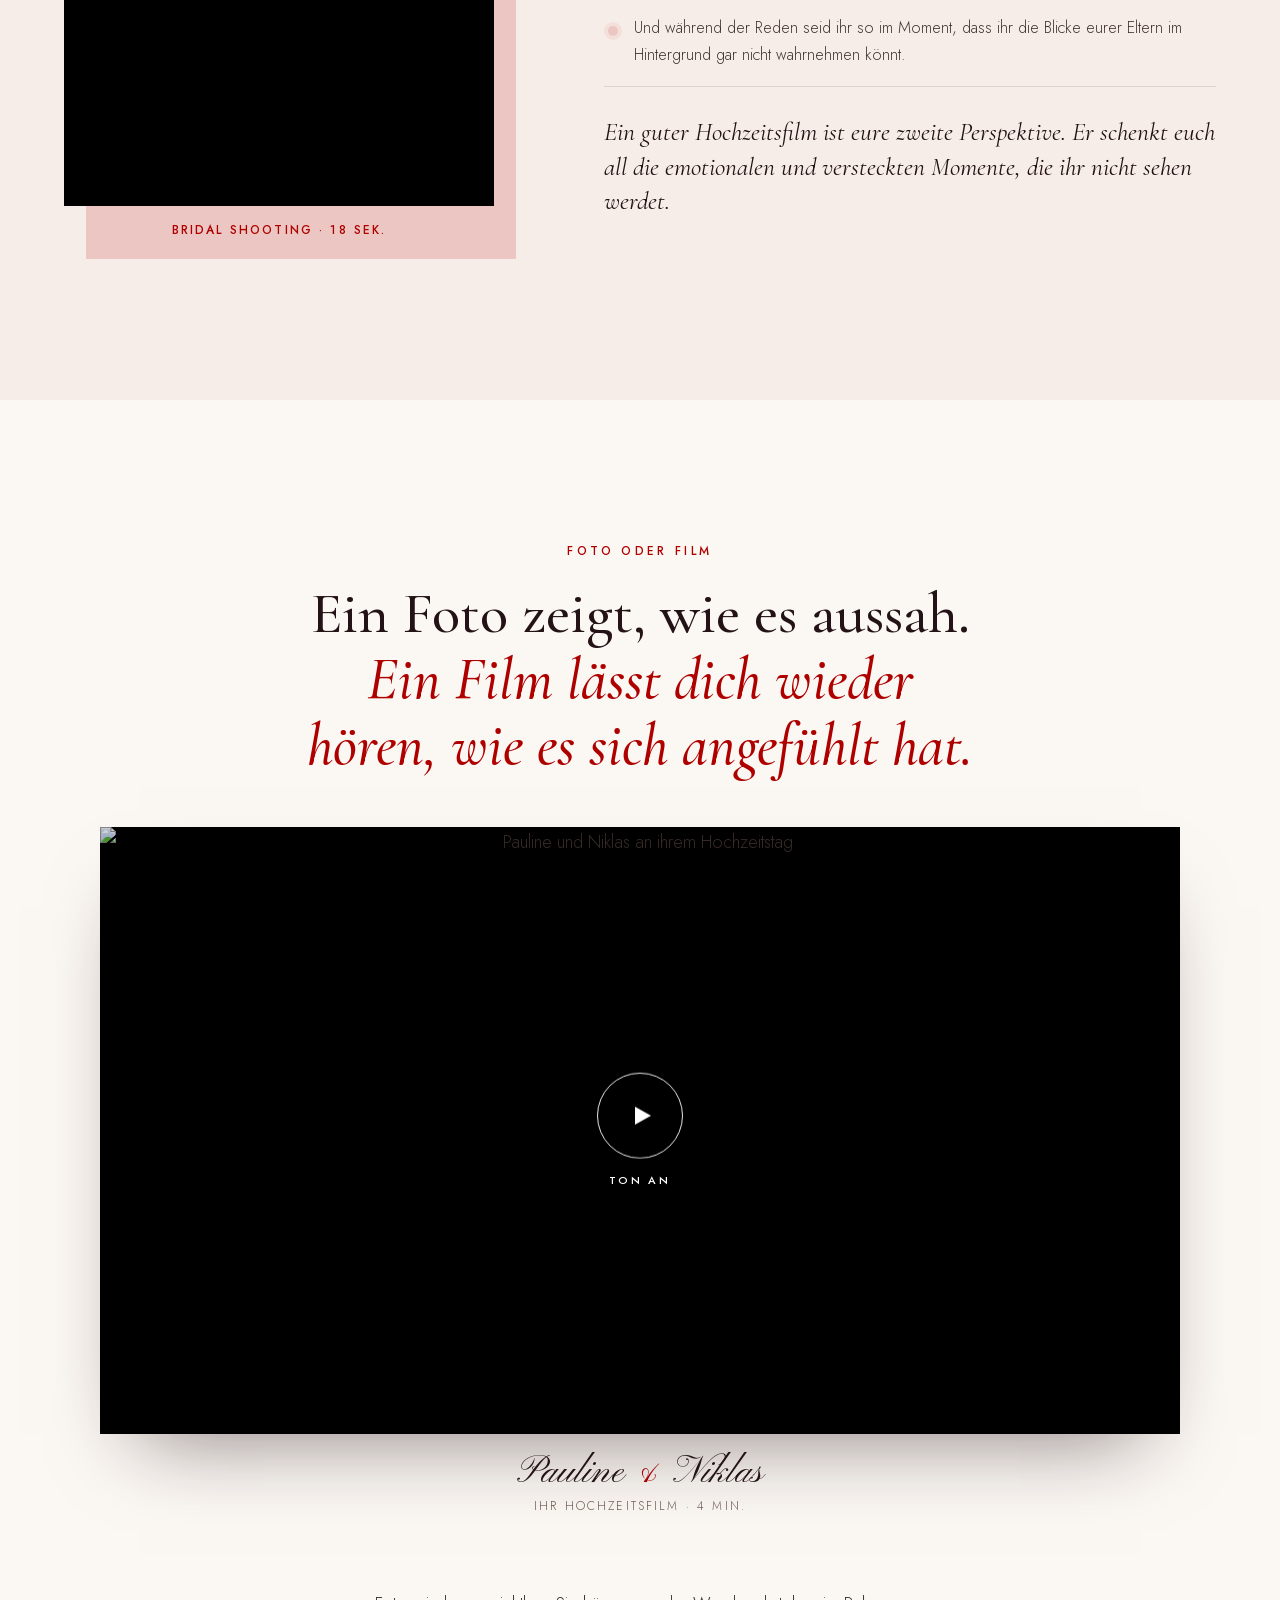
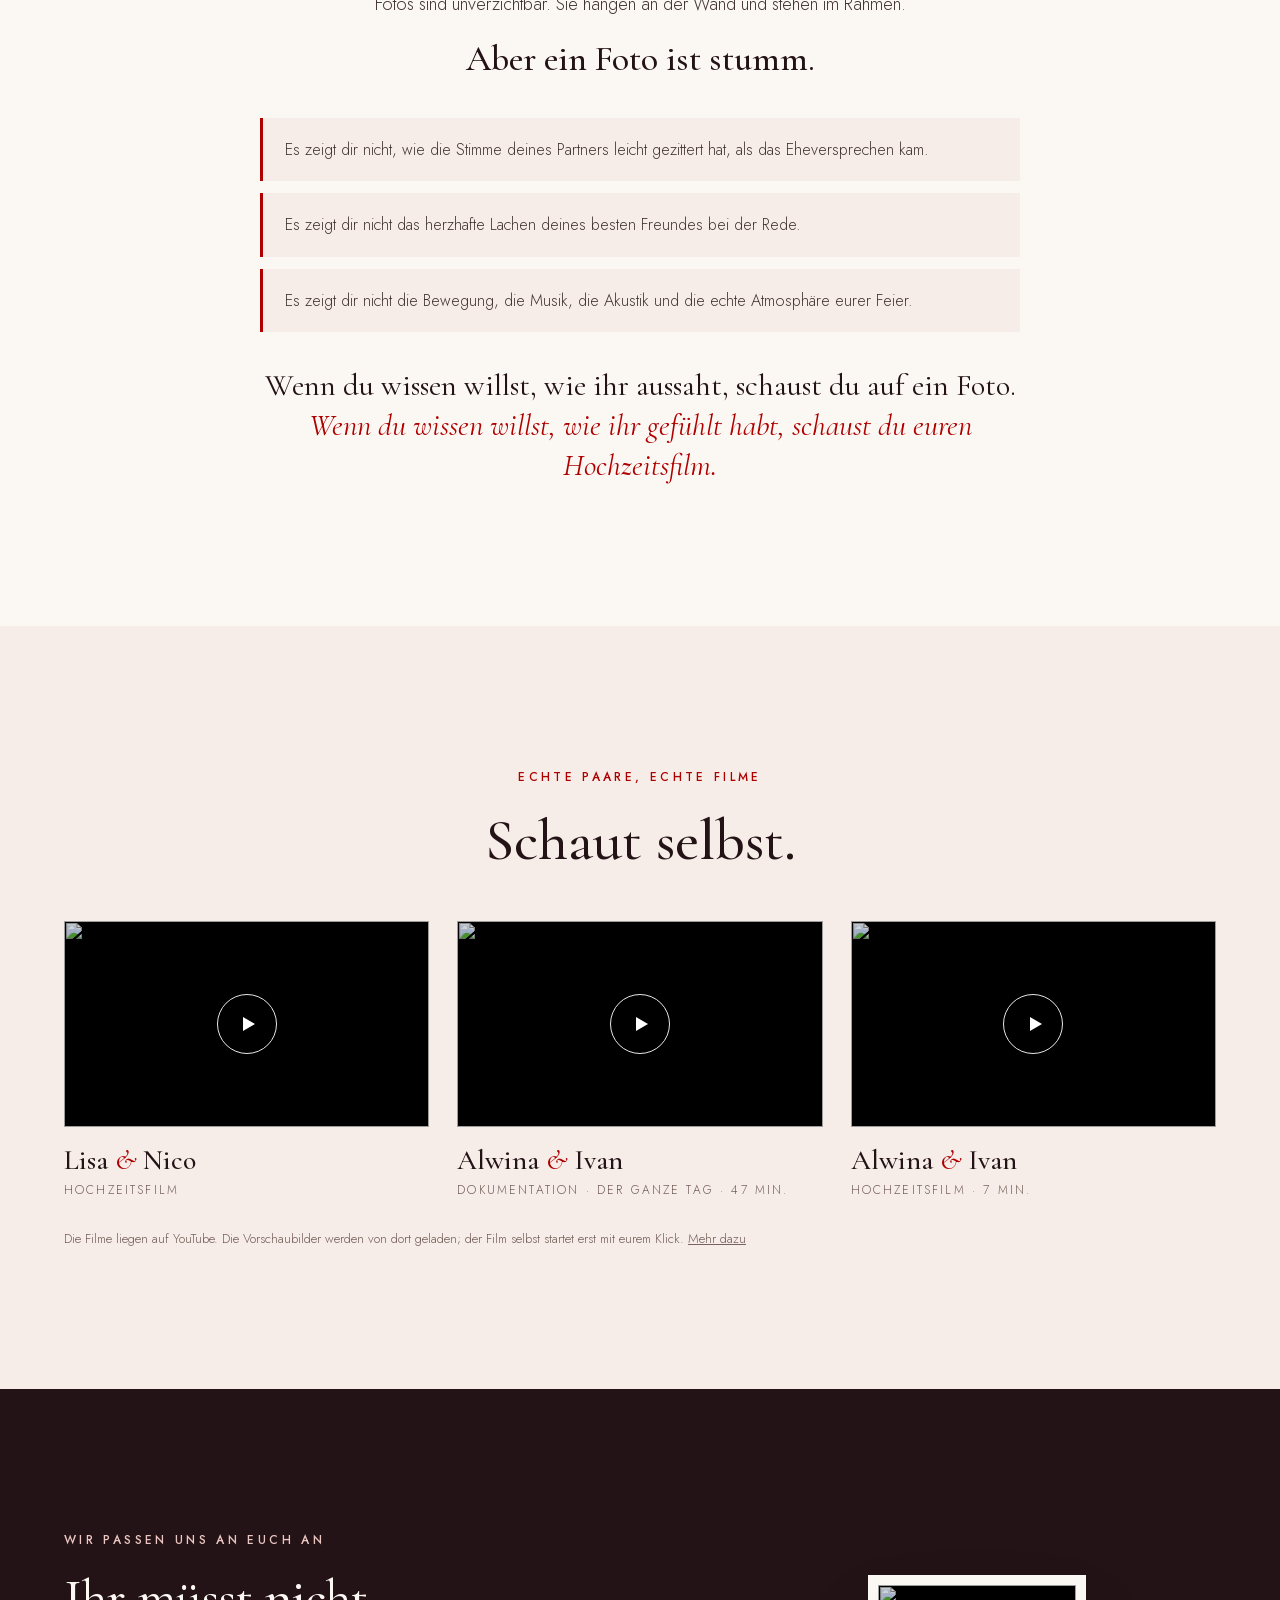
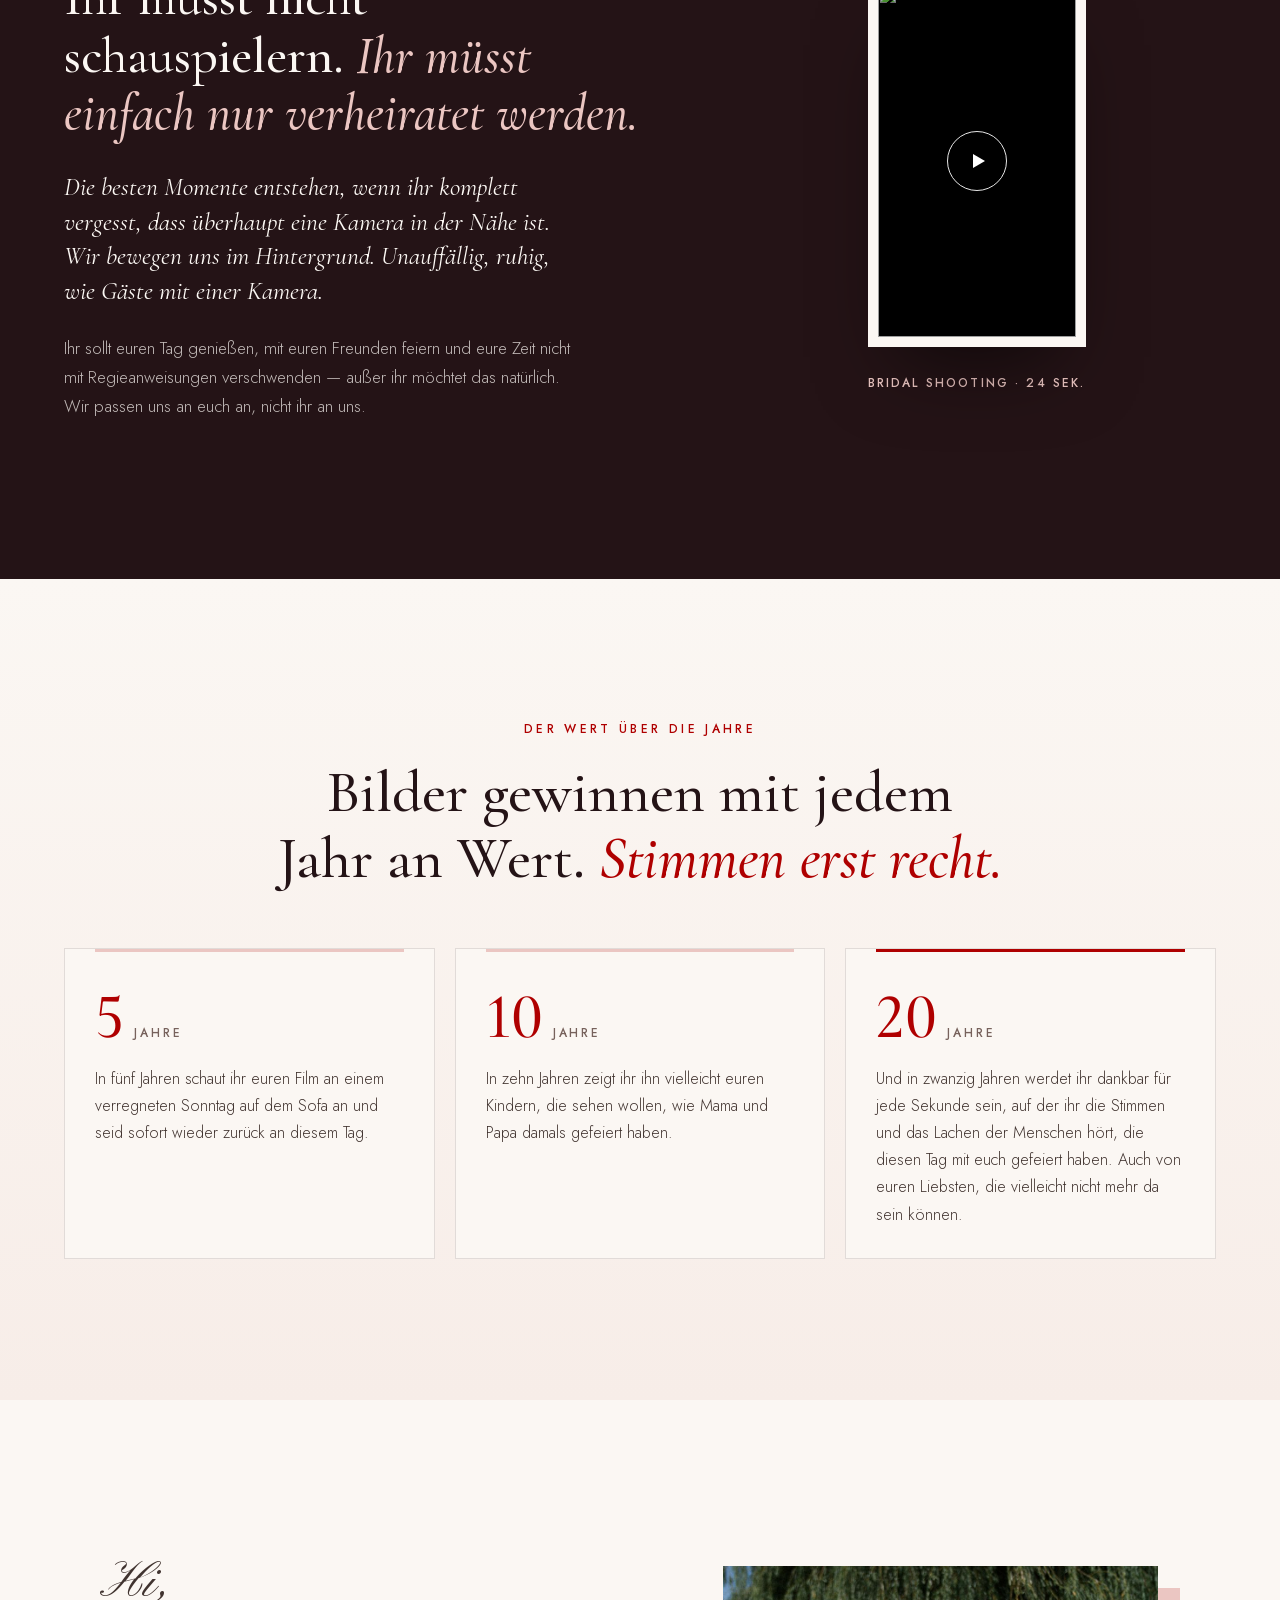
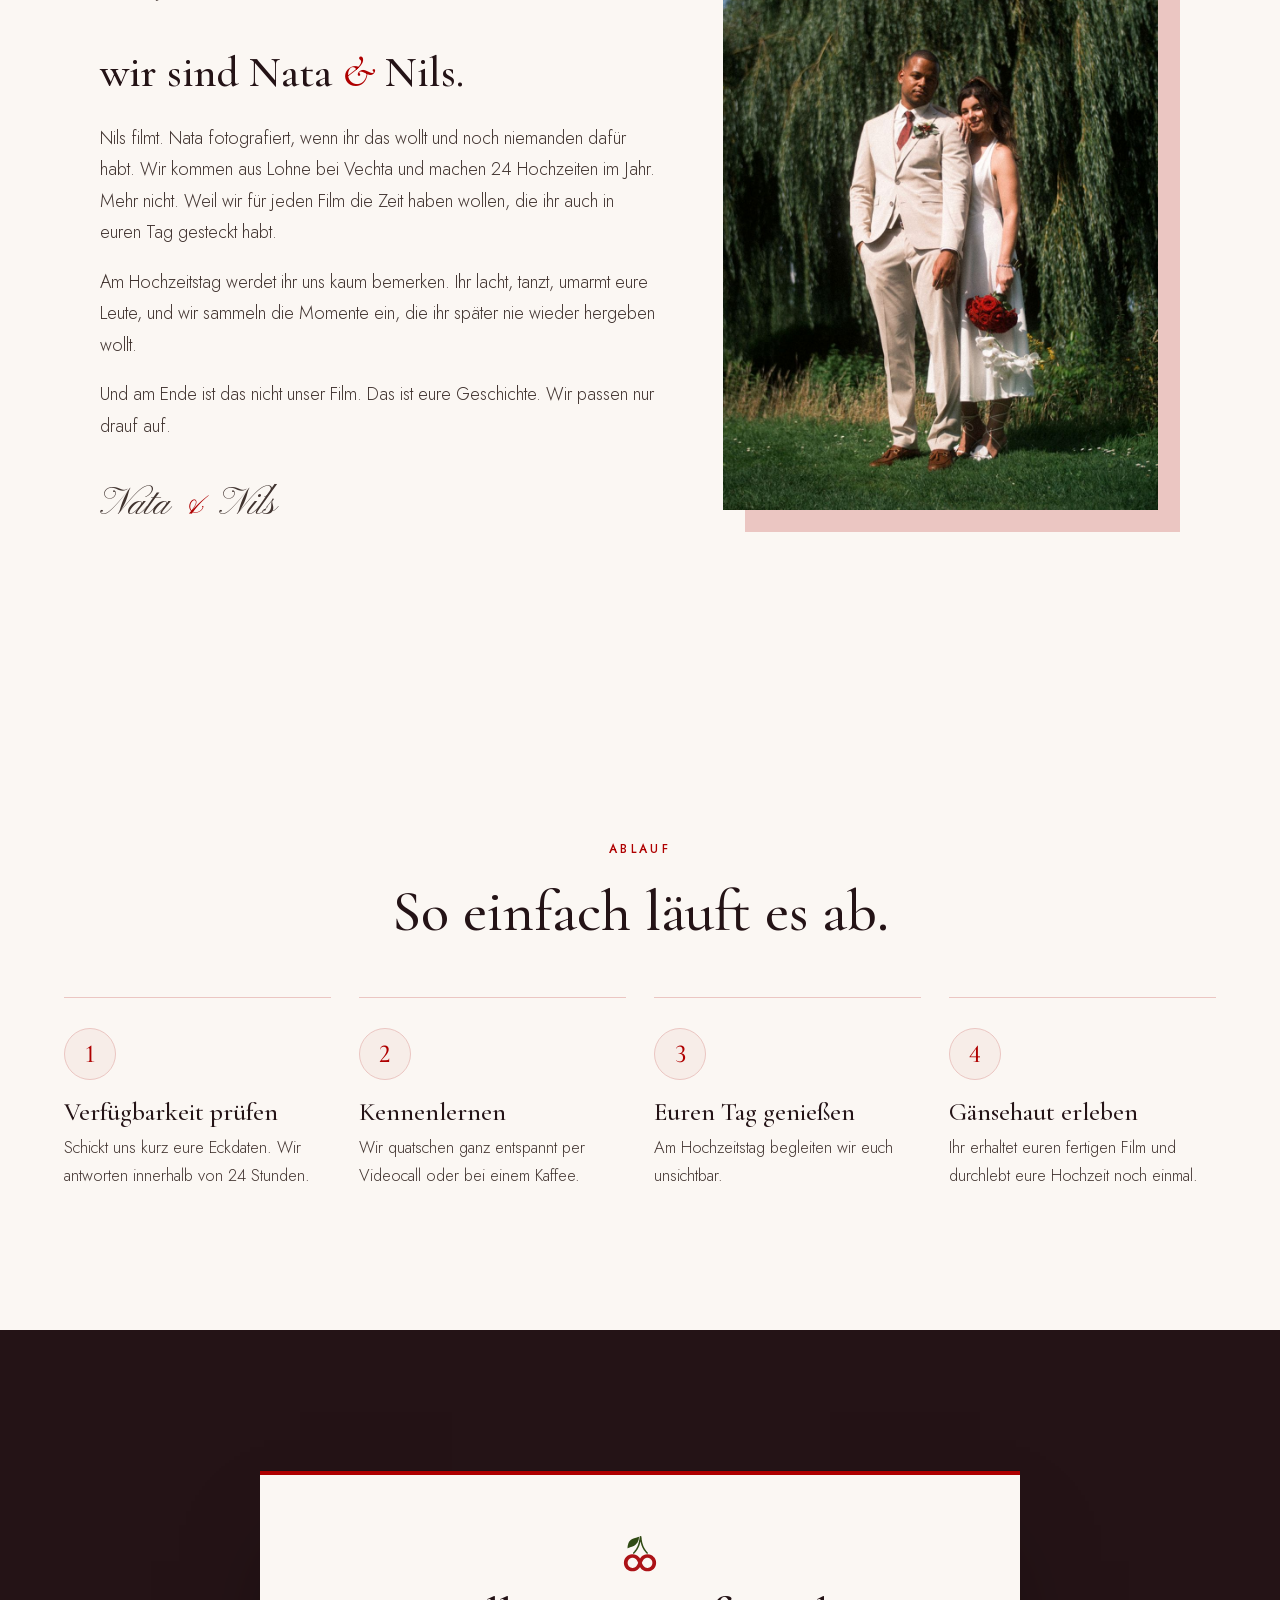
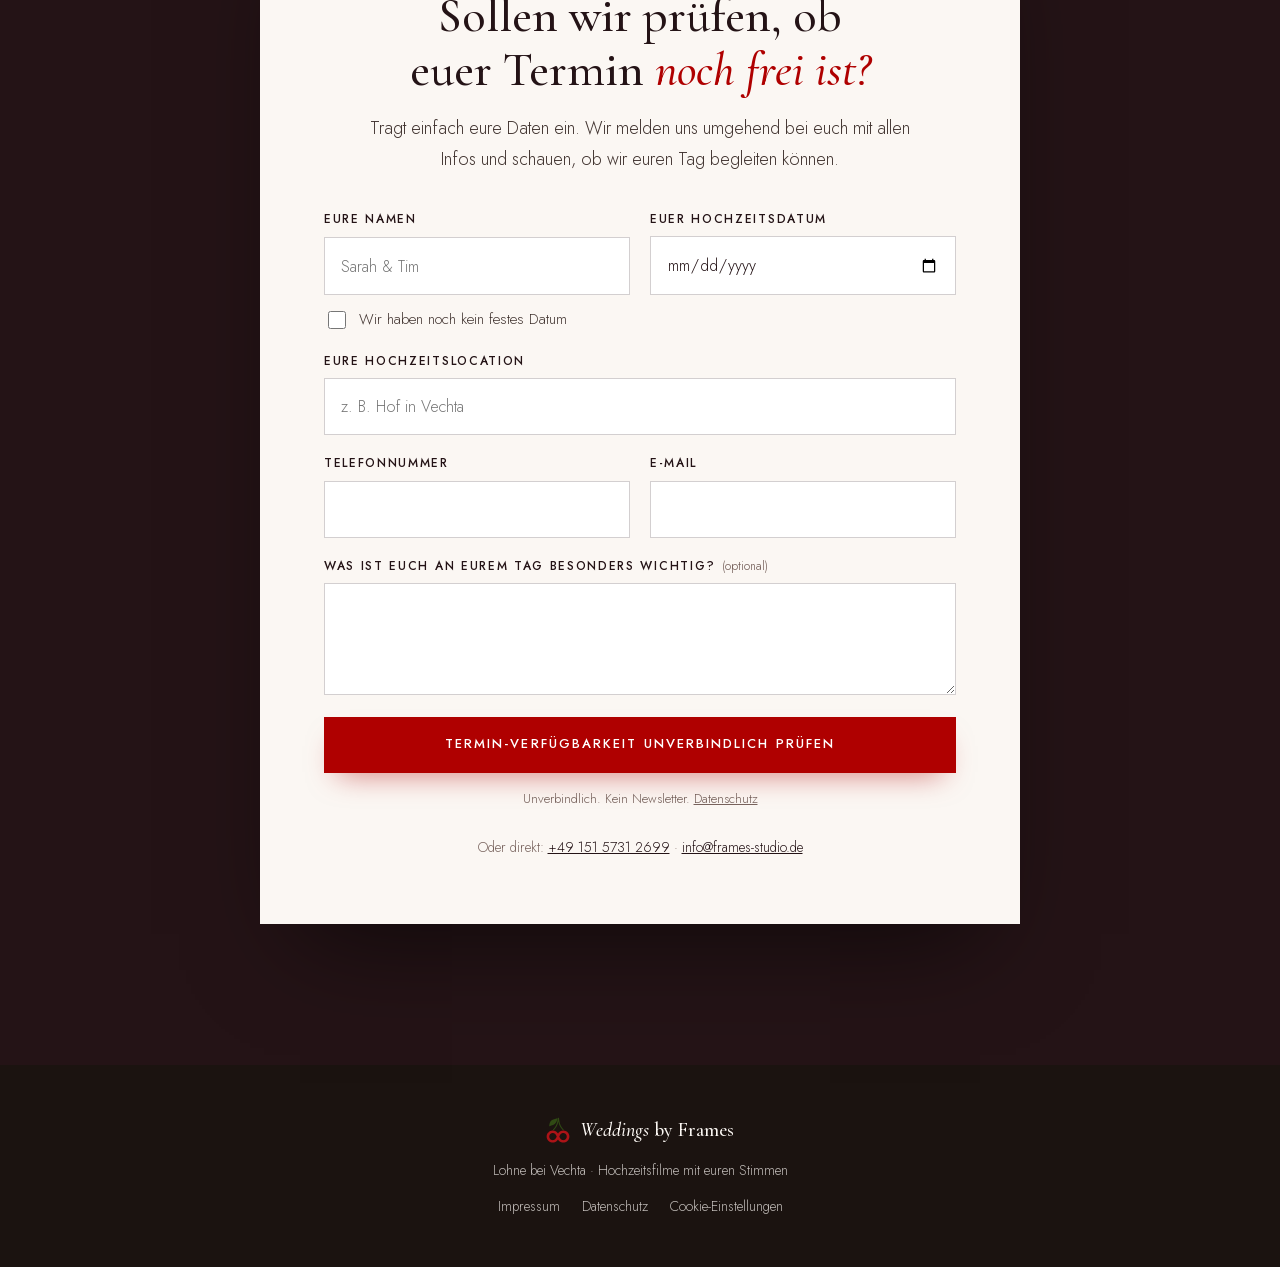
==== commit be5d102c: "Add files via upload" ====
--- a/index.html
+++ b/index.html
@@ -291,5 +291,6 @@
 
 <script src="/consent.js" defer></script>
 <script src="/v2.js" defer></script>
+<script src="/petals.js" defer></script>
 </body>
 </html>
--- a/v2.css
+++ b/v2.css
@@ -396,3 +396,18 @@
 .cc-btn-red { background: var(--red); border-color: var(--red); color: #fff; }
 .cc-btn-red:hover { background: var(--red-dark); border-color: var(--red-dark); color: #fff; }
 @media (max-width: 600px) { .cc { padding: 0; } .cc-box { padding: 24px 20px 20px; } }
+
+
+/* ============ Kirschblüten im Hintergrund ============ */
+.petals {
+  position: fixed;
+  inset: 0;
+  width: 100%;
+  height: 100%;
+  pointer-events: none;   /* nichts abfangen, alles bleibt klickbar */
+  z-index: 4;             /* über den Flächen, unter Navigation und Banner */
+  opacity: .9;
+}
+/* Solange ein Film läuft, treten die Blüten zurück */
+body.film-laeuft .petals { opacity: .25; transition: opacity .5s ease; }
+@media (prefers-reduced-motion: reduce) { .petals { display: none; } }
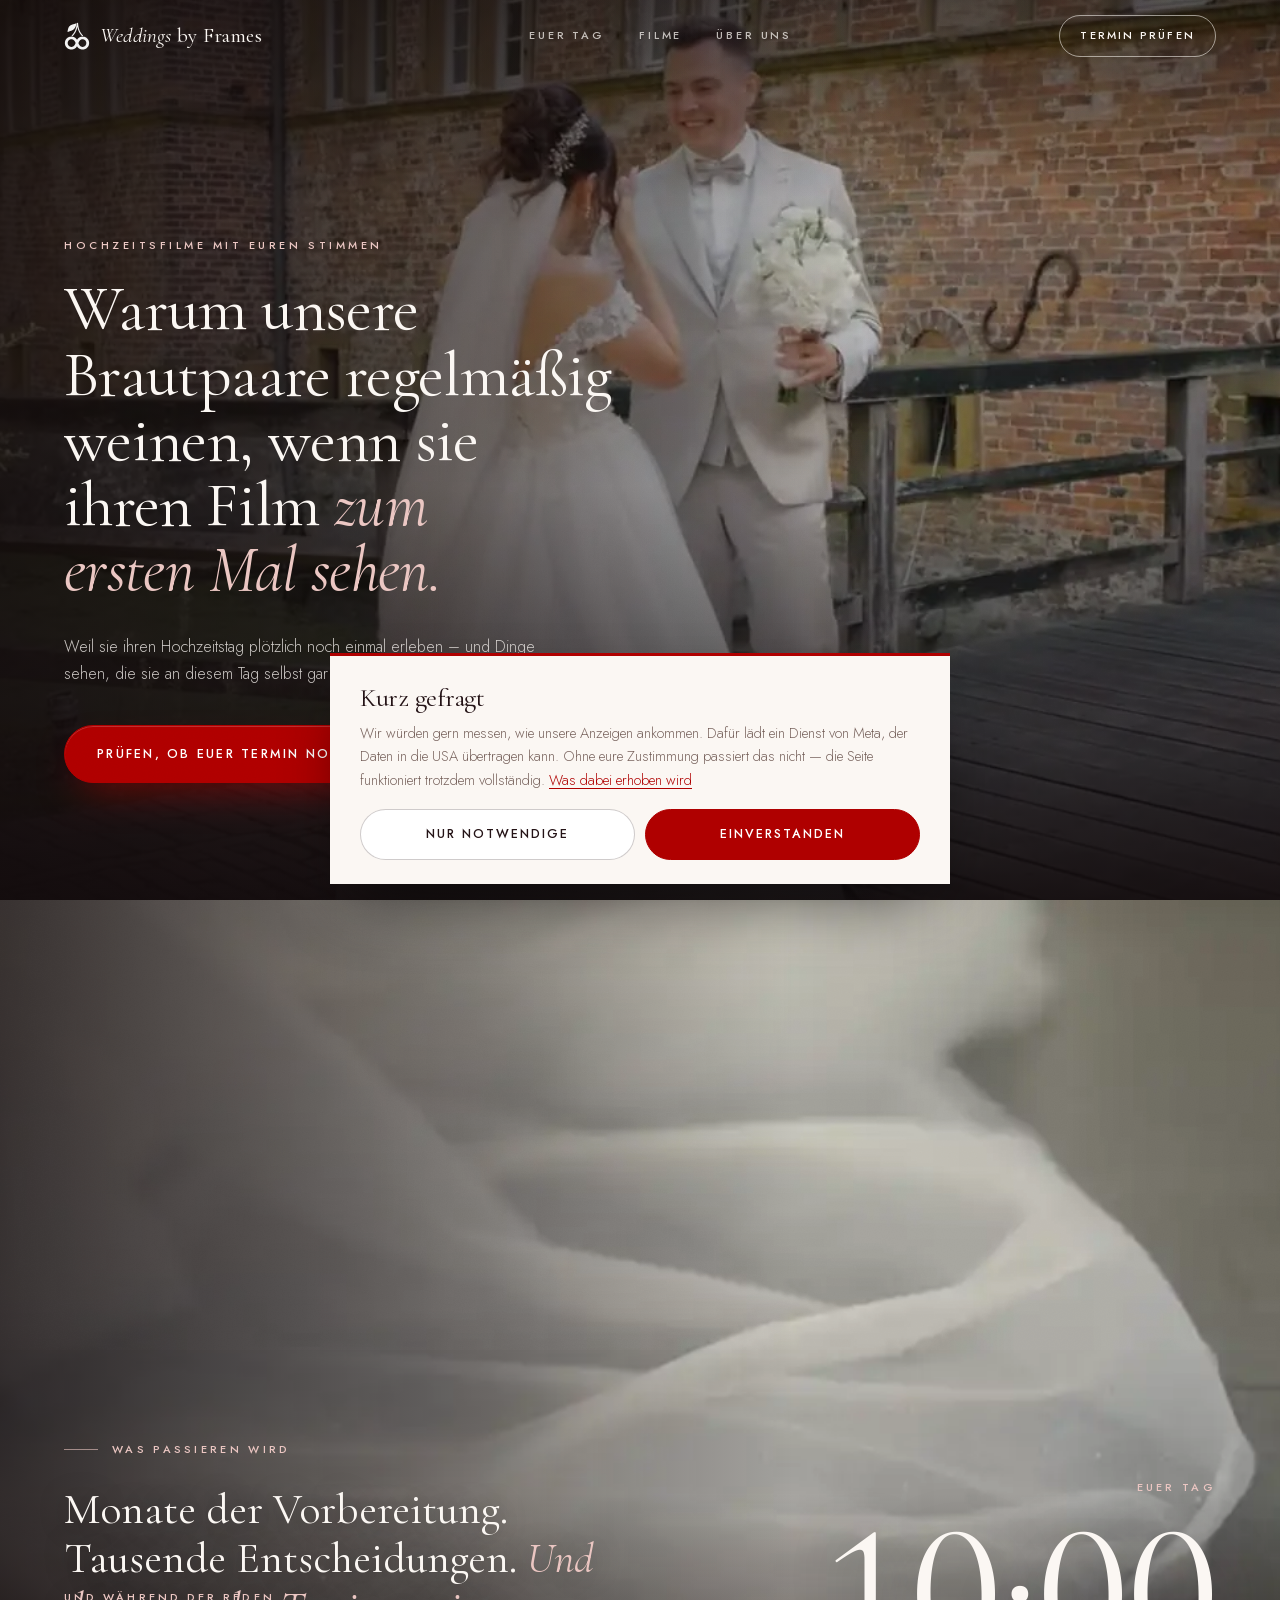
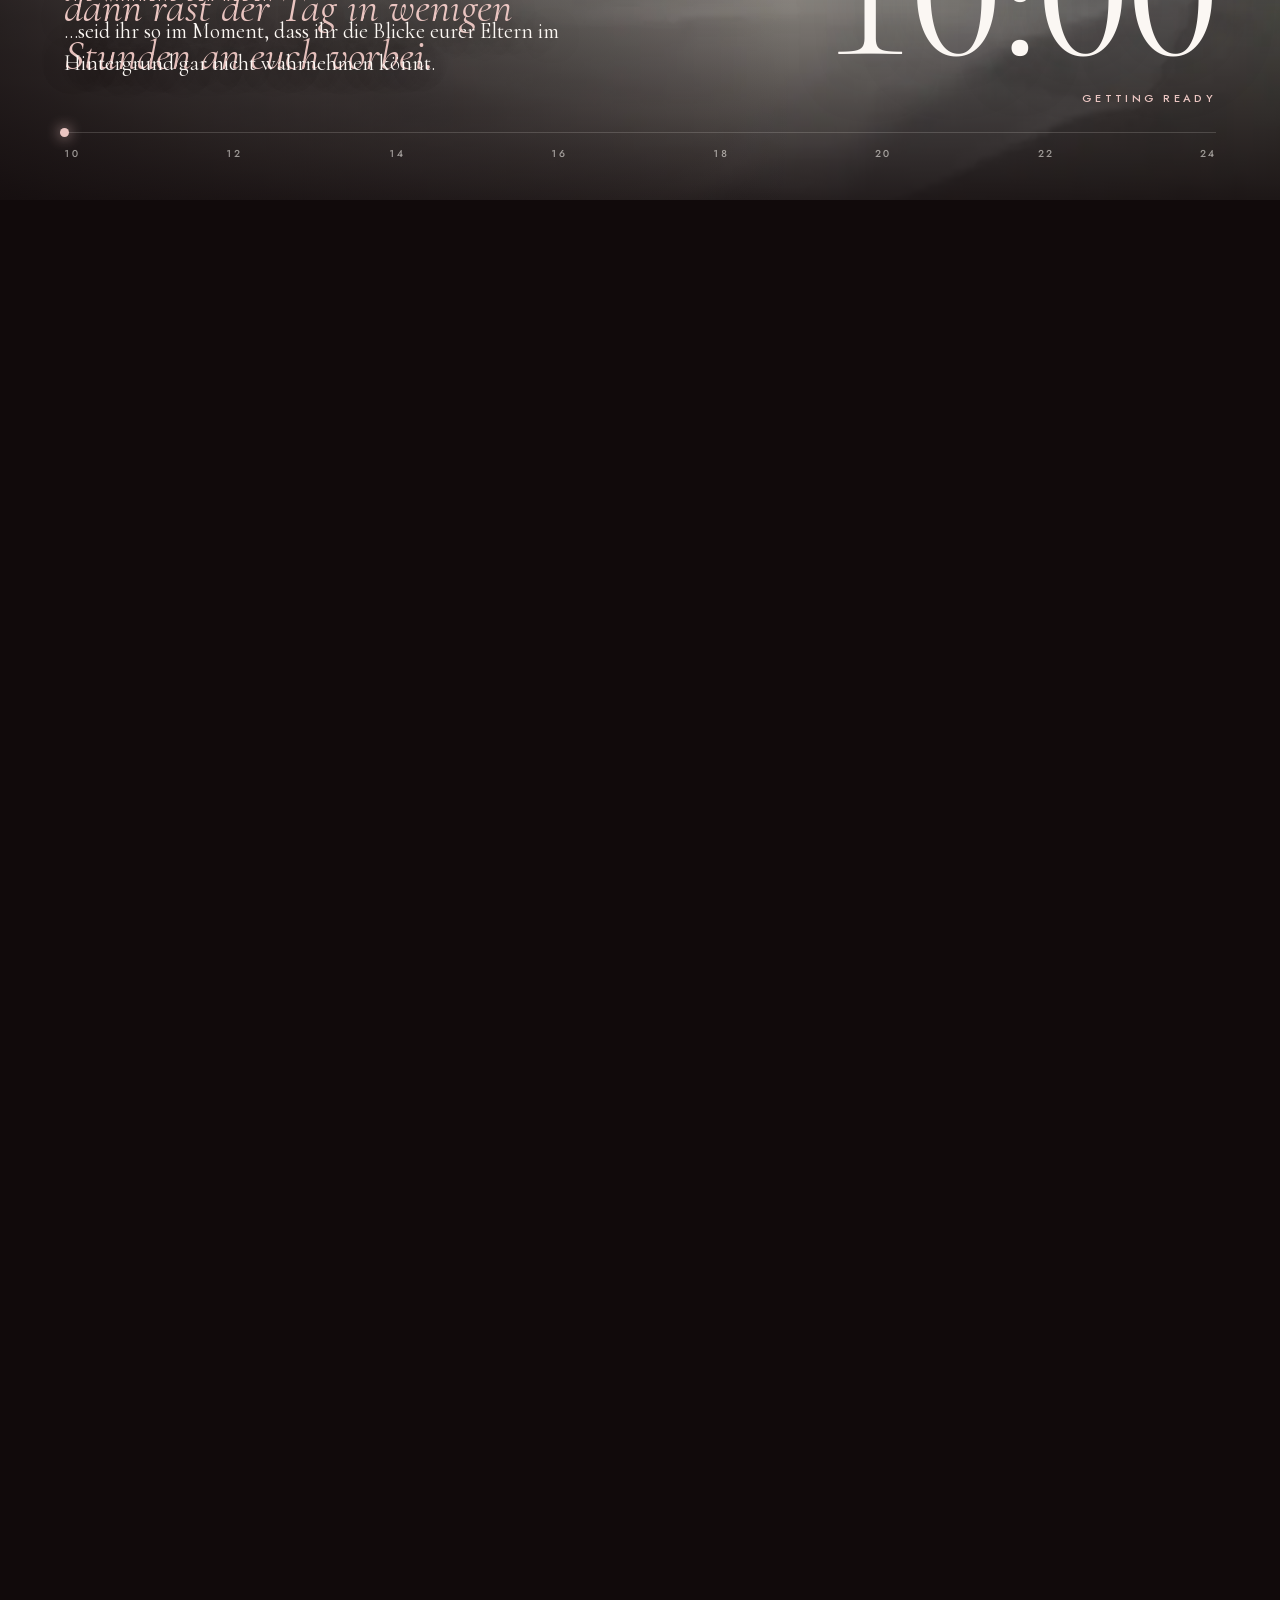
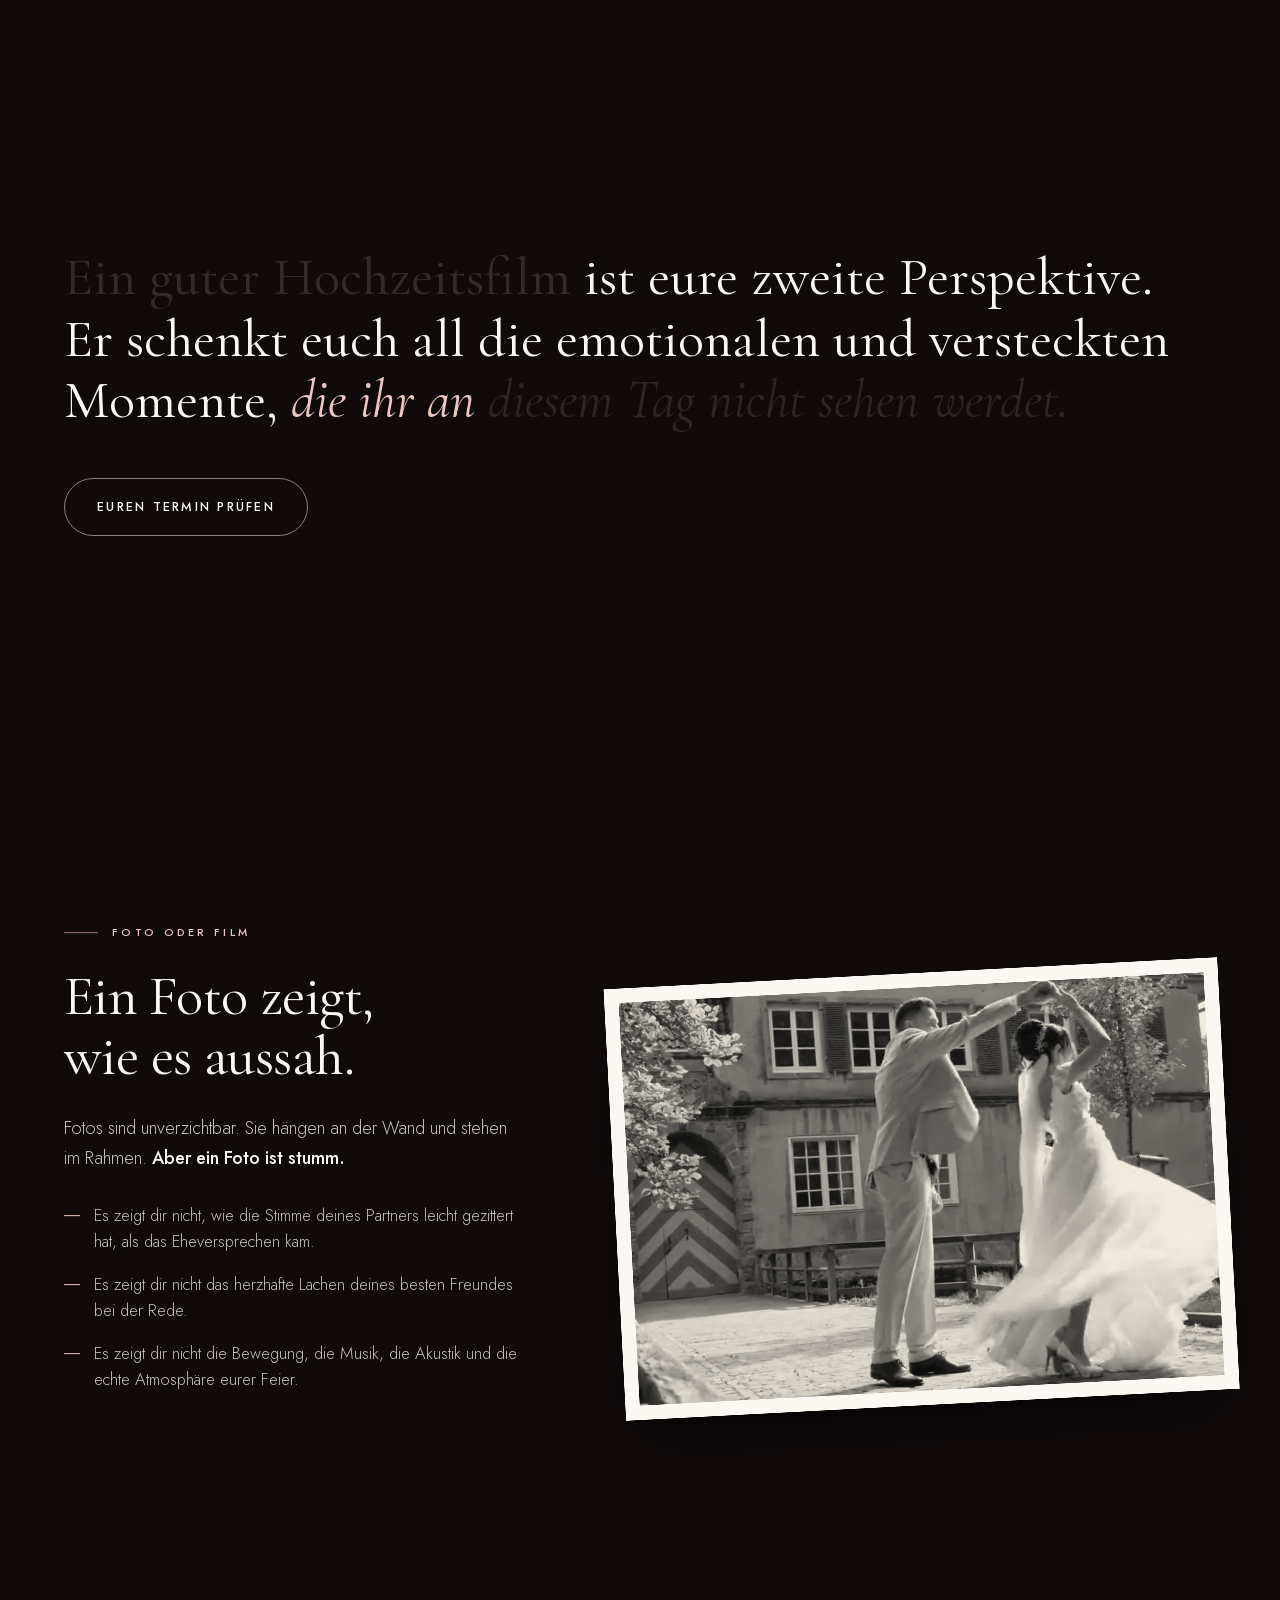
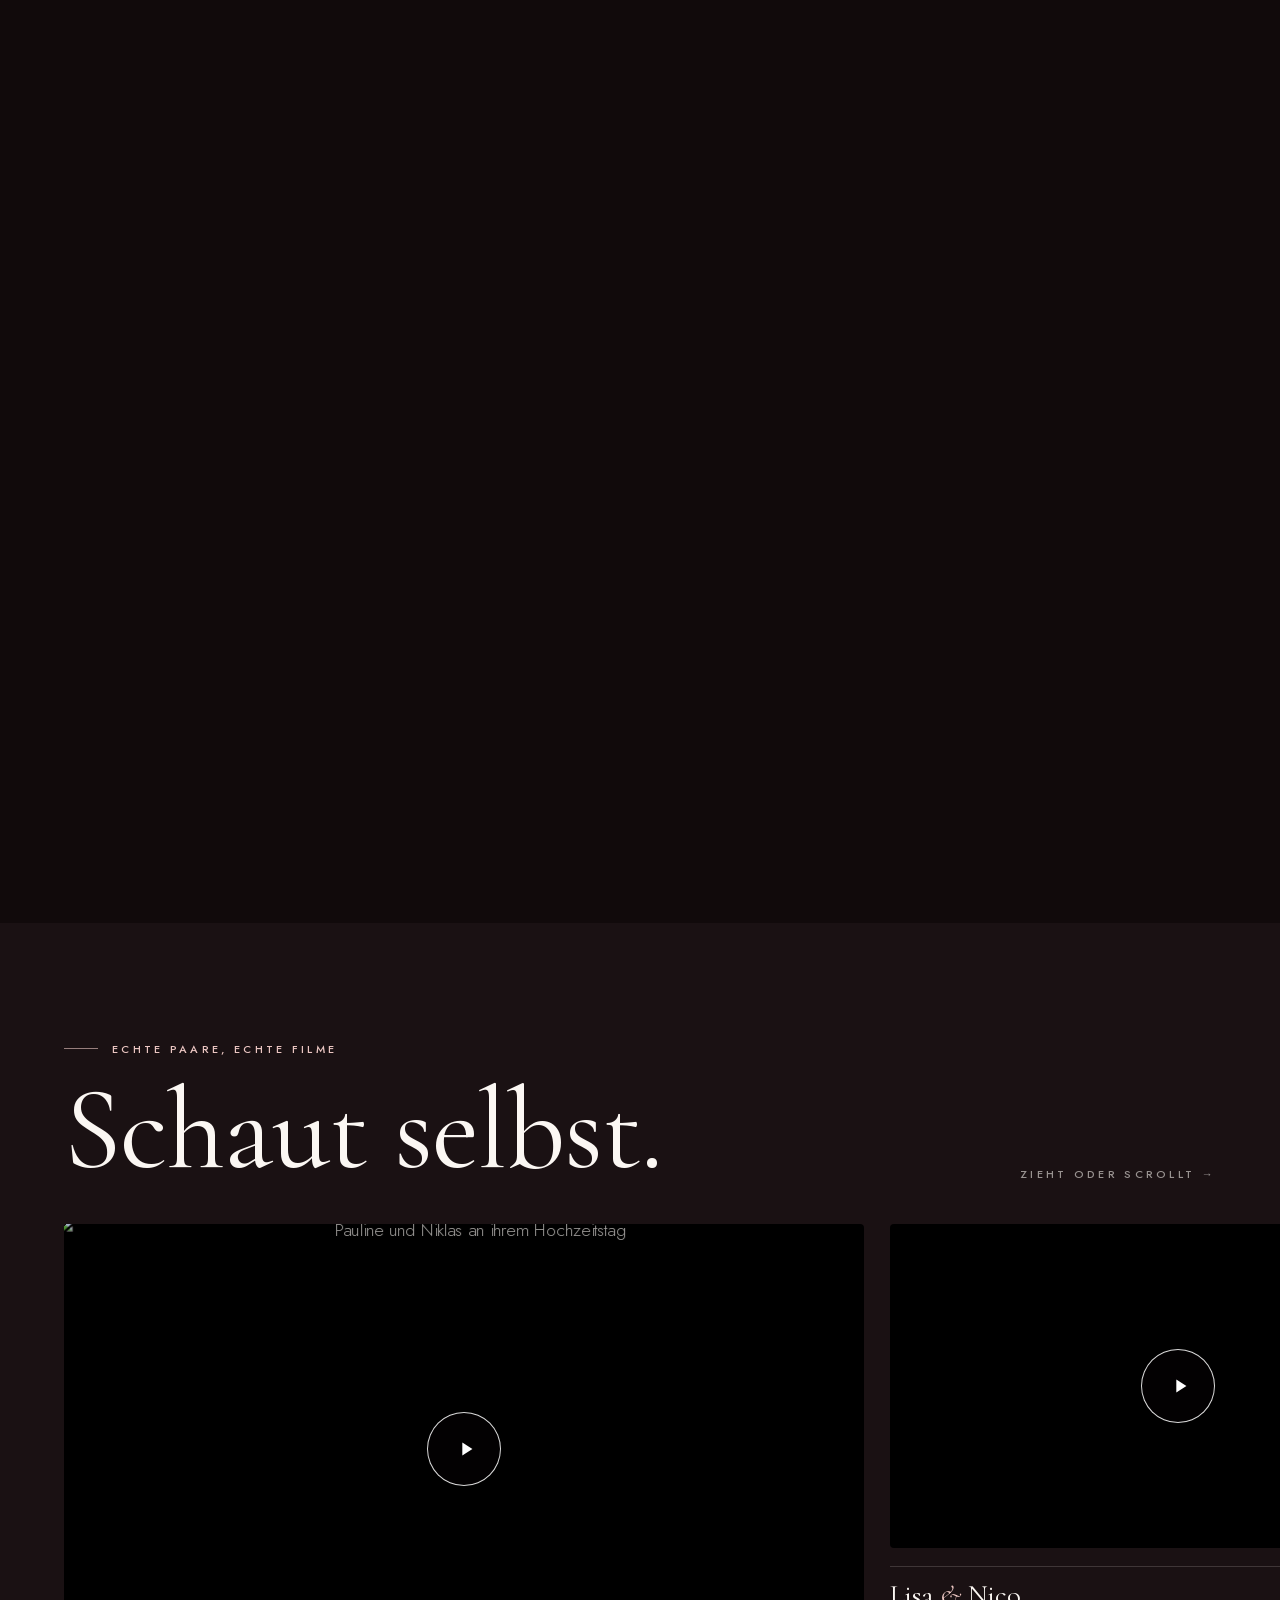
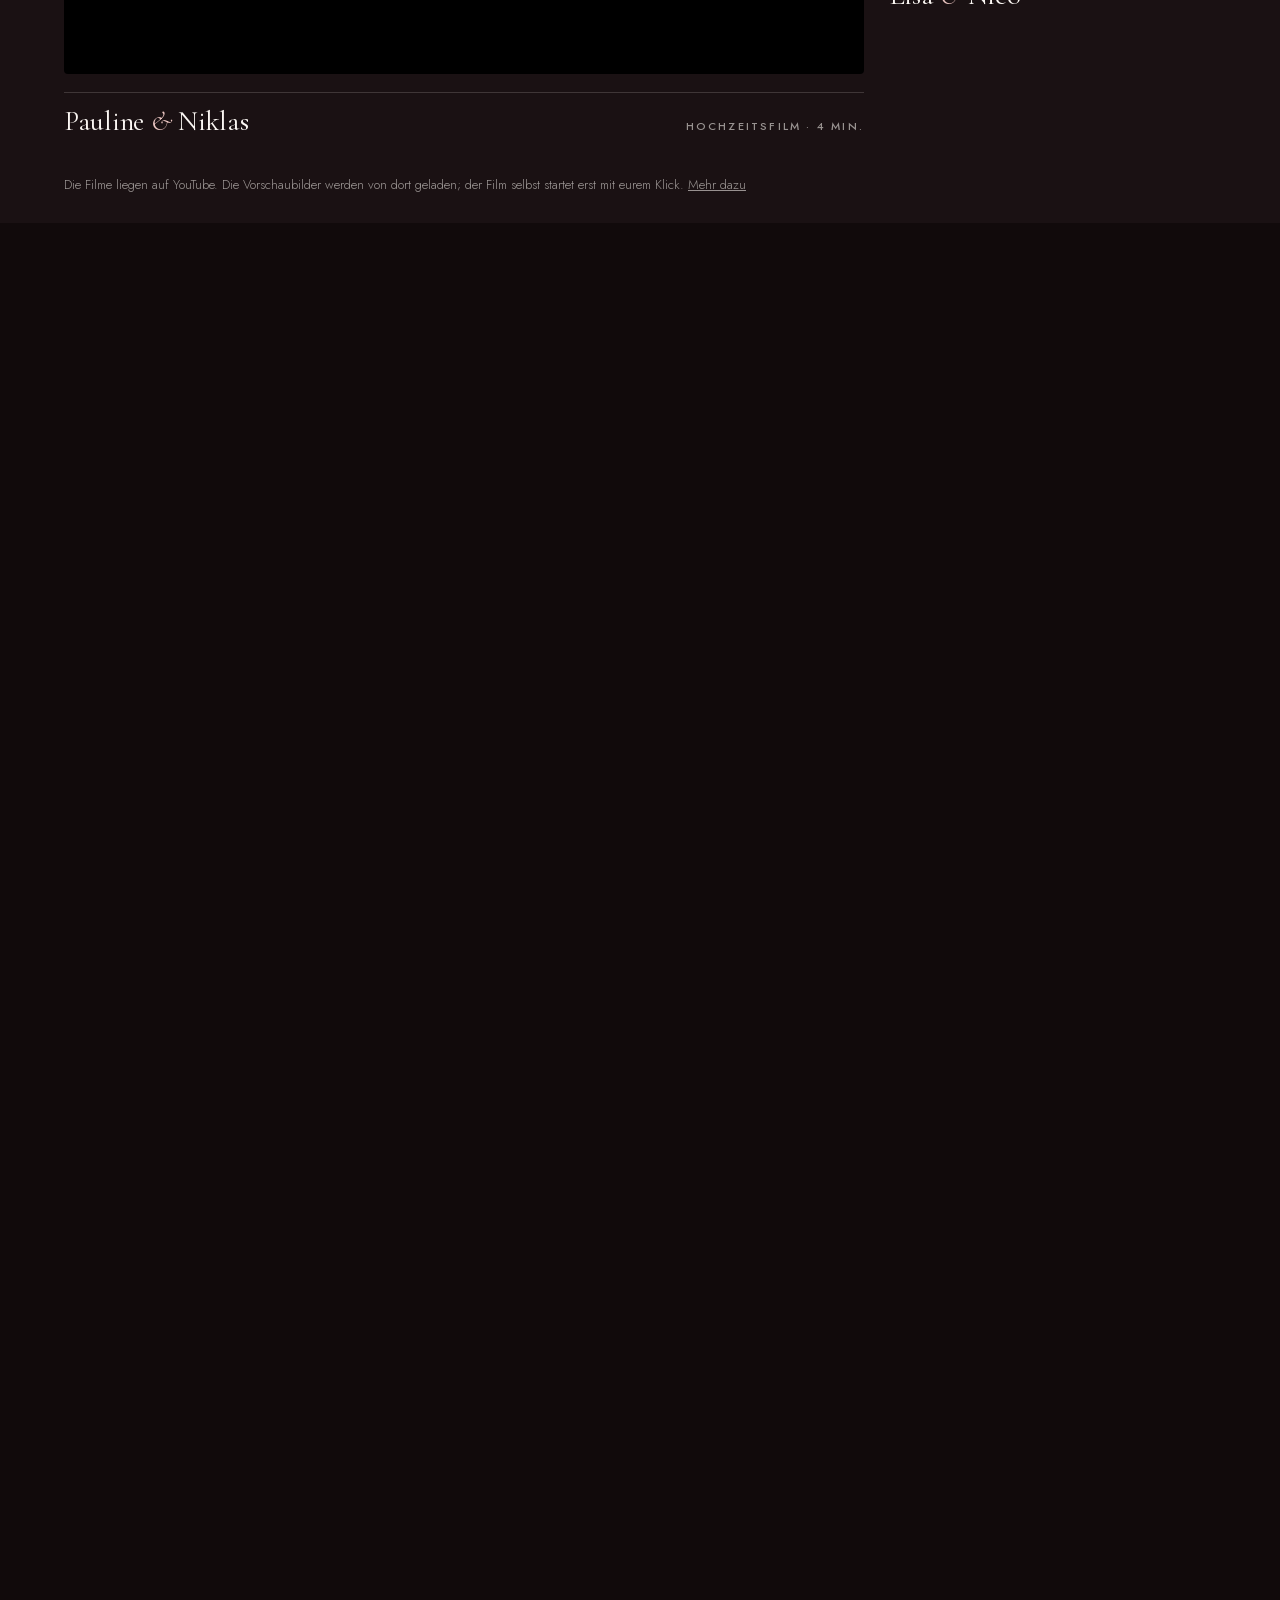
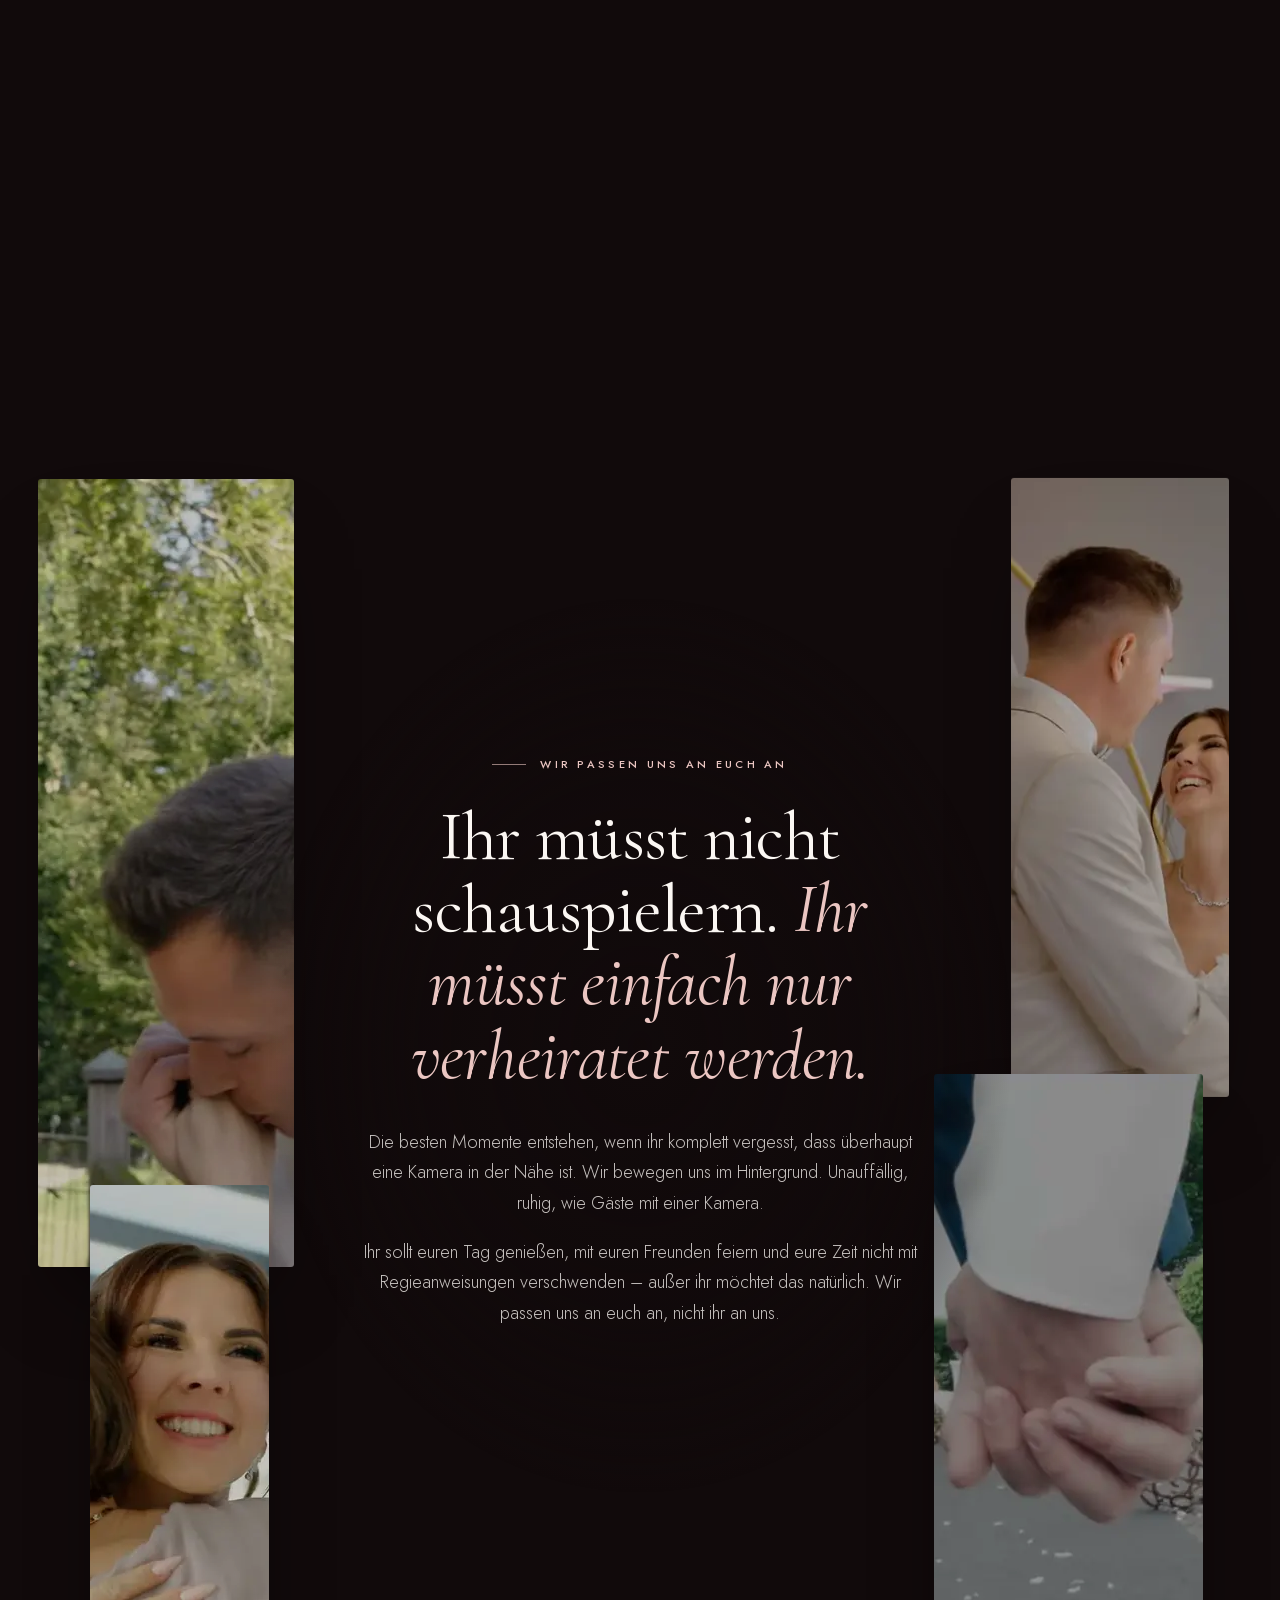
==== commit f83db598: "Landingpage v3: immersives Redesign Euer Tag läuft beim Scrollen noch einmal ab: Bildsequenz aus dem" ====
--- a/index.html
+++ b/index.html
@@ -2,235 +2,337 @@
 <html lang="de">
 <head>
 <meta charset="utf-8">
+<script>document.documentElement.classList.add('js')</script>
 <meta name="facebook-domain-verification" content="386lote3g37csmqzs6dokntscf1c2q">
 <meta name="viewport" content="width=device-width, initial-scale=1, viewport-fit=cover">
 <title>Warum unsere Brautpaare weinen · Weddings by Frames</title>
 <meta name="description" content="Warum unsere Brautpaare regelmäßig weinen, wenn sie ihren Film zum ersten Mal sehen. Hochzeitsfilme mit euren Stimmen aus Lohne bei Vechta.">
-<!-- VORSCHAU: noindex vor Livegang entfernen -->
 <meta name="robots" content="index, follow, max-image-preview:large, max-snippet:-1, max-video-preview:-1">
-<meta name="theme-color" content="#241316">
+<meta name="theme-color" content="#110A0B">
 <meta property="og:type" content="website">
 <meta property="og:locale" content="de_DE">
 <meta property="og:title" content="Warum unsere Brautpaare regelmäßig weinen, wenn sie ihren Film zum ersten Mal sehen.">
 <meta property="og:description" content="Weil sie ihren Hochzeitstag plötzlich noch einmal erleben – und Dinge sehen, die sie an diesem Tag gar nicht mitbekommen haben.">
-<meta property="og:image" content="/assets/still-a17-kiss.jpg">
-<link rel="icon" type="image/svg+xml" href="/assets/favicon.svg">
-<link rel="icon" type="image/png" sizes="32x32" href="/assets/favicon-32.png">
-<link rel="apple-touch-icon" href="/assets/apple-touch-icon.png">
-<link rel="preload" href="/fonts/CormorantGaramond-normal-400-latin.woff2" as="font" type="font/woff2" crossorigin>
-<link rel="preload" href="/fonts/Jost-normal-300-latin.woff2" as="font" type="font/woff2" crossorigin>
-<link rel="stylesheet" href="/fonts/fonts-v2.css">
-<link rel="stylesheet" href="/v2.css">
+<meta property="og:image" content="https://www.weddings-by-frames.de/assets/still-a17-kiss.jpg">
+<link rel="icon" type="image/svg+xml" href="assets/favicon.svg">
+<link rel="icon" type="image/png" sizes="32x32" href="assets/favicon-32.png">
+<link rel="apple-touch-icon" href="assets/apple-touch-icon.png">
+<link rel="preload" href="fonts/CormorantGaramond-normal-400-latin.woff2" as="font" type="font/woff2" crossorigin>
+<link rel="preload" href="fonts/Jost-normal-300-latin.woff2" as="font" type="font/woff2" crossorigin>
+<link rel="preload" href="assets/v3/hero-poster.webp" as="image">
+<link rel="stylesheet" href="v3.css">
 <link rel="canonical" href="https://www.weddings-by-frames.de/">
+<script type="application/ld+json">
+{
+  "@context": "https://schema.org",
+  "@type": "LocalBusiness",
+  "name": "Weddings by Frames",
+  "description": "Hochzeitsfilme mit euren Stimmen. Hochzeitsvideografie und auf Wunsch Hochzeitsfotografie aus Lohne bei Vechta.",
+  "url": "https://www.weddings-by-frames.de/",
+  "image": "https://www.weddings-by-frames.de/assets/still-a17-kiss.jpg",
+  "telephone": "+49 151 5731 2699",
+  "email": "info@frames-studio.de",
+  "address": { "@type": "PostalAddress", "streetAddress": "Bergweg 56", "postalCode": "49393", "addressLocality": "Lohne (Oldenburg)", "addressRegion": "Niedersachsen", "addressCountry": "DE" },
+  "sameAs": ["https://www.instagram.com/weddings.by.frames/", "https://www.youtube.com/@Weddings.by.Frames"]
+}
+</script>
 </head>
+<!--
+  Weddings by Frames · Landingpage v3 (immersiv)
+  ===============================================
+  Hauptidee: Euer Tag läuft beim Scrollen noch einmal ab. Eine Uhr rast von 10:00 bis 23:30,
+  das Filmmaterial läuft mit – und am Ende steht die Frage „Wo ist die Zeit geblieben?“.
+  Begleiter: Ein stummes Foto wird zum Film. Ein Bild altert über 20 Jahre, die Stimmen bleiben.
+
+  Dateien
+  - v3.css         Gestaltung. Ohne html.motion ist ALLES sichtbar (kein JS, Reduced Motion).
+  - site.js        Funktion ohne Animation: Tracking, Header, Trailer, YouTube 2-Klick, Formular.
+  - motion.js      Animation: Lenis, GSAP-Szenen, Uhr-Scrub, Cursor. Konstanten oben in der Datei.
+  - consent.js     unverändert (Meta Pixel erst nach Zustimmung).
+  - vendor/        GSAP 3.15.0, ScrollTrigger, Lenis 1.3.27 – lokal gehostet, kein CDN.
+-->
 <body>
+<a class="skip" href="#anfrage">Direkt zur Terminanfrage</a>
+
+<div class="grain" aria-hidden="true"></div>
+<div class="cursor" aria-hidden="true"><span class="cursor-dot"></span><span class="cursor-ring"><span class="cursor-label">Play</span></span></div>
 
 <header class="top" id="topbar">
-  <a href="#top" class="wordmark" aria-label="Weddings by Frames">
-    <img src="/assets/logo.svg" alt="" width="26" height="28">
+  <a href="#top" class="wordmark" aria-label="Weddings by Frames, nach oben">
+    <img src="assets/logo.svg" alt="" width="26" height="28">
     <span><i>Weddings</i> by Frames</span>
   </a>
-  <a href="#anfrage" class="top-cta" data-track="cta_header">Termin prüfen</a>
+  <nav class="top-nav" aria-label="Abschnitte">
+    <a href="#tag">Euer Tag</a>
+    <a href="#filme">Filme</a>
+    <a href="#wir">Über uns</a>
+  </nav>
+  <a href="#anfrage" class="top-cta" data-track="cta_header" data-magnetic>Termin prüfen</a>
 </header>
 
 <main id="top">
 
 <!-- ================= HERO ================= -->
-<section class="hero">
-  <video class="hero-video" autoplay muted loop playsinline preload="auto" poster="/assets/hero-poster.jpg" aria-hidden="true">
-    <source src="/assets/hero-loop.mp4" type="video/mp4">
-  </video>
+<section class="hero" aria-labelledby="hero-h1">
+  <div class="hero-media" aria-hidden="true">
+    <video class="hero-video" autoplay muted loop playsinline preload="auto" poster="assets/v3/hero-poster.webp">
+      <source src="assets/hero-loop.mp4" type="video/mp4">
+    </video>
+  </div>
   <div class="hero-grade" aria-hidden="true"></div>
+  <div class="shutter" aria-hidden="true"></div>
+
+  <div class="viewfinder" aria-hidden="true">
+    <span class="vf-corner vf-tl"></span><span class="vf-corner vf-tr"></span><span class="vf-corner vf-bl"></span><span class="vf-corner vf-br"></span>
+    <span class="vf-rec"><b></b>REC</span>
+    <span class="vf-tc" id="tc">00:00:00:00</span>
+    <span class="vf-meta">Lohne · Vechta · Nordwesten</span>
+  </div>
 
   <div class="hero-inner">
-    <div class="hero-glass">
-      <img class="hero-mark" src="/assets/logo.svg" alt="" width="34" height="37">
-      <h1>Warum unsere Brautpaare regelmäßig weinen, wenn sie ihren Film <i>zum ersten Mal sehen.</i></h1>
-      <p class="hero-sub">Weil sie ihren Hochzeitstag plötzlich noch einmal erleben – und Dinge sehen, die sie an diesem Tag selbst gar nicht mitbekommen haben.</p>
-      <p class="hero-text">Monate der Vorbereitung. Tausende Entscheidungen. Und dann rast der Tag in wenigen Stunden an euch vorbei. Euer Hochzeitsfilm hält nicht einfach nur Bilder fest. Er gibt euch die Stimmen, das Lachen, die Nervosität und die echten Reaktionen eurer Lieblingsmenschen zurück.</p>
-      <div class="hero-actions">
-        <a href="#anfrage" class="button button-red" data-track="cta_hero">Prüfen, ob euer Hochzeitstermin noch frei ist</a>
-        <a href="#film" class="hero-play"><span class="hero-play-ring"></span><span>Eine Minute mit Ton · 1:16</span></a>
-      </div>
-    </div>
-  </div>
-</section>
-
-<!-- ================= BLINDFLUG ================= -->
-<section class="blind">
-  <div class="blind-grid">
-    <figure class="blind-fig">
-      <div class="film blind-film" data-yt="EWlNcw25agc">
-        <button type="button" class="film-cover" aria-label="Bridal Shooting abspielen">
-          <img data-yt-thumb="EWlNcw25agc" src="https://i.ytimg.com/vi/EWlNcw25agc/maxresdefault.jpg" alt="Ausschnitt aus einem Bridal Shooting" loading="lazy" referrerpolicy="strict-origin-when-cross-origin">
-          <span class="playbtn playbtn-sm"><span class="playbtn-ring"></span></span>
-        </button>
-        <h3 class="film-caption">Bridal Shooting · 18 Sek.</h3>
-      </div>
-    </figure>
-    <div class="blind-copy">
-      <span class="eyebrow">Was passieren wird</span>
-      <h2>Am Abend eurer Hochzeit um 23:30 Uhr werdet ihr euch ansehen und fragen: <i>„Wo ist die Zeit geblieben?“</i></h2>
-      <p>Ihr habt monatelang geplant. Jedes Detail ausgesucht. Und wenn der Tag da ist, läuft alles ab wie im Rausch.</p>
-      <ul class="blind-list">
-        <li>Während du dich fertig machst, siehst du nicht, wie nervös dein Partner im Nebenzimmer die Krawatte richtet.</li>
-        <li>Während ihr Fotos macht, siehst du nicht, wie eure Freunde auf der Terrasse lachen und auf euch anstoßen.</li>
-        <li>Und während der Reden seid ihr so im Moment, dass ihr die Blicke eurer Eltern im Hintergrund gar nicht wahrnehmen könnt.</li>
+    <p class="kicker" data-hero-in style="--d:0">Hochzeitsfilme mit euren Stimmen</p>
+    <h1 id="hero-h1" class="h1-in"><span class="rv-m"><span class="rv-i" style="--w:0">Warum</span></span> <span class="rv-m"><span class="rv-i" style="--w:1">unsere</span></span> <span class="rv-m"><span class="rv-i" style="--w:2">Brautpaare</span></span> <span class="rv-m"><span class="rv-i" style="--w:3">regelmäßig</span></span> <span class="rv-m"><span class="rv-i" style="--w:4">weinen,</span></span> <span class="rv-m"><span class="rv-i" style="--w:5">wenn</span></span> <span class="rv-m"><span class="rv-i" style="--w:6">sie</span></span> <span class="rv-m"><span class="rv-i" style="--w:7">ihren</span></span> <span class="rv-m"><span class="rv-i" style="--w:8">Film</span></span> <span class="rv-m"><span class="rv-i" style="--w:9"><i>zum</i></span></span> <span class="rv-m"><span class="rv-i" style="--w:10"><i>ersten</i></span></span> <span class="rv-m"><span class="rv-i" style="--w:11"><i>Mal</i></span></span> <span class="rv-m"><span class="rv-i" style="--w:12"><i>sehen.</i></span></span></h1>
+    <p class="hero-sub" data-hero-in style="--d:1">Weil sie ihren Hochzeitstag plötzlich noch einmal erleben – und Dinge sehen, die sie an diesem Tag selbst gar nicht mitbekommen haben.</p>
+    <div class="hero-actions" data-hero-in style="--d:2">
+      <a href="#anfrage" class="button button-red" data-track="cta_hero" data-magnetic>Prüfen, ob euer Termin noch frei ist</a>
+      <button type="button" class="play-link" data-trailer data-cursor="play">
+        <span class="play-ring" aria-hidden="true"><svg viewBox="0 0 24 24" width="14" height="14"><path d="M7 4.5v15l12-7.5z" fill="currentColor"/></svg></span>
+        <span>Eine Minute mit Ton <small>1:16</small></span>
+      </button>
+    </div>
+  </div>
+
+  <a href="#tag" class="scroll-cue" aria-label="Weiter zu: Euer Tag"><span>Scrollt. Euer Tag beginnt.</span><i aria-hidden="true"></i></a>
+</section>
+
+<!-- ================= EUER TAG (Hauptidee: Uhr-Scrub) ================= -->
+<section class="tag" id="tag" aria-labelledby="tag-h2">
+  <div class="tag-stage">
+    <div class="tag-media" aria-hidden="true">
+      <img class="tag-poster" src="assets/v3/day/d040.webp" alt="" width="960" height="540" loading="lazy">
+      <canvas class="tag-canvas"></canvas>
+    </div>
+    <div class="tag-shade" aria-hidden="true"></div>
+
+    <div class="tag-clock" aria-hidden="true">
+      <span class="tag-clock-label">Euer Tag</span>
+      <span class="tag-time" id="tag-time">23:30</span>
+      <span class="tag-moment" id="tag-moment">Von Getting Ready bis spät in die Nacht</span>
+    </div>
+
+    <div class="beats">
+      <div class="beat beat-intro">
+        <span class="eyebrow">Was passieren wird</span>
+        <p class="beat-big">Monate der Vorbereitung. Tausende Entscheidungen. <i>Und dann rast der Tag in wenigen Stunden an euch vorbei.</i></p>
+      </div>
+      <div class="beat">
+        <span class="beat-n">Während du dich fertig machst</span>
+        <p>…siehst du nicht, wie nervös dein Partner im Nebenzimmer die Krawatte richtet.</p>
+      </div>
+      <div class="beat">
+        <span class="beat-n">Während ihr Fotos macht</span>
+        <p>…siehst du nicht, wie eure Freunde auf der Terrasse lachen und auf euch anstoßen.</p>
+      </div>
+      <div class="beat">
+        <span class="beat-n">Und während der Reden</span>
+        <p>…seid ihr so im Moment, dass ihr die Blicke eurer Eltern im Hintergrund gar nicht wahrnehmen könnt.</p>
+      </div>
+    </div>
+
+    <div class="tag-end">
+      <h2 id="tag-h2">Am Abend eurer Hochzeit um 23:30 Uhr werdet ihr euch ansehen und fragen: <i>„Wo ist die Zeit geblieben?“</i></h2>
+    </div>
+
+    <div class="timeline" aria-hidden="true">
+      <span class="tl-track"><span class="tl-fill"></span><span class="tl-head"></span></span>
+      <span class="tl-ticks"><span>10</span><span>12</span><span>14</span><span>16</span><span>18</span><span>20</span><span>22</span><span>24</span></span>
+    </div>
+  </div>
+</section>
+
+<section class="perspective" aria-label="Die zweite Perspektive">
+  <p class="readlight" data-readlight>Ein guter Hochzeitsfilm ist eure zweite Perspektive. Er schenkt euch all die emotionalen und versteckten Momente, <i>die ihr an diesem Tag nicht sehen werdet.</i></p>
+  <a href="#anfrage" class="button button-ghost-light" data-track="cta_perspektive" data-magnetic>Euren Termin prüfen</a>
+</section>
+
+<!-- ================= FOTO ODER FILM ================= -->
+<section class="stumm" id="film" aria-labelledby="stumm-h2">
+  <div class="stumm-stage">
+    <div class="stumm-frame" aria-hidden="true">
+      <img class="stumm-still" src="assets/v3/alive-still.webp" alt="" width="1280" height="720" loading="lazy">
+      <video class="stumm-video" muted loop playsinline preload="none" poster="assets/v3/alive-still.webp">
+        <source src="assets/v3/alive.mp4" type="video/mp4">
+      </video>
+      <svg class="wave" viewBox="0 0 600 60" preserveAspectRatio="none" focusable="false"><g></g></svg>
+    </div>
+
+    <div class="stumm-copy">
+      <span class="eyebrow">Foto oder Film</span>
+      <h2 id="stumm-h2" class="stumm-a">Ein Foto zeigt, wie es aussah.</h2>
+      <p class="stumm-lead">Fotos sind unverzichtbar. Sie hängen an der Wand und stehen im Rahmen. <strong>Aber ein Foto ist stumm.</strong></p>
+      <ul class="stumm-list">
+        <li>Es zeigt dir nicht, wie die Stimme deines Partners leicht gezittert hat, als das Eheversprechen kam.</li>
+        <li>Es zeigt dir nicht das herzhafte Lachen deines besten Freundes bei der Rede.</li>
+        <li>Es zeigt dir nicht die Bewegung, die Musik, die Akustik und die echte Atmosphäre eurer Feier.</li>
       </ul>
-      <p class="blind-close">Ein guter Hochzeitsfilm ist eure zweite Perspektive. Er schenkt euch all die emotionalen und versteckten Momente, die ihr nicht sehen werdet.</p>
-    </div>
-  </div>
-</section>
-
-<!-- ================= FOTO VS FILM ================= -->
-<section class="photo" id="film">
-  <div class="photo-head">
-    <span class="eyebrow">Foto oder Film</span>
-    <h2>Ein Foto zeigt, wie es aussah. <i>Ein Film lässt dich wieder hören, wie es sich angefühlt hat.</i></h2>
-  </div>
-  <div class="player film" data-yt="vtHNwSGUSG4">
-    <button class="player-cover film-cover" type="button" aria-label="Hochzeitsfilm von Pauline und Niklas abspielen">
-      <img data-yt-thumb="vtHNwSGUSG4" src="https://i.ytimg.com/vi/vtHNwSGUSG4/maxresdefault.jpg" alt="Pauline und Niklas an ihrem Hochzeitstag" loading="lazy" referrerpolicy="strict-origin-when-cross-origin">
-      <span class="playbtn"><span class="playbtn-ring"></span><span class="playbtn-label">Ton an</span></span>
-    </button>
-    <h3 class="sr-only">Pauline &amp; Niklas</h3>
-  </div>
-  <p class="player-caption"><span class="script">Pauline <b>&amp;</b> Niklas</span><span>Ihr Hochzeitsfilm · 4 Min.</span></p>
-
-  <div class="photo-copy">
-    <p class="photo-lead">Fotos sind unverzichtbar. Sie hängen an der Wand und stehen im Rahmen.<br><strong>Aber ein Foto ist stumm.</strong></p>
-    <ul class="photo-list">
-      <li>Es zeigt dir nicht, wie die Stimme deines Partners leicht gezittert hat, als das Eheversprechen kam.</li>
-      <li>Es zeigt dir nicht das herzhafte Lachen deines besten Freundes bei der Rede.</li>
-      <li>Es zeigt dir nicht die Bewegung, die Musik, die Akustik und die echte Atmosphäre eurer Feier.</li>
-    </ul>
-    <p class="photo-close">Wenn du wissen willst, wie ihr aussaht, schaust du auf ein Foto. <i>Wenn du wissen willst, wie ihr gefühlt habt, schaust du euren Hochzeitsfilm.</i></p>
+    </div>
+
+    <div class="stumm-b">
+      <p class="stumm-b-h"><i>Ein Film lässt dich wieder hören, wie es sich angefühlt hat.</i></p>
+      <button type="button" class="play-big" data-trailer data-cursor="play" data-track="trailer_stumm">
+        <span class="play-big-ring" aria-hidden="true"><svg viewBox="0 0 24 24" width="22" height="22"><path d="M7 4.5v15l12-7.5z" fill="currentColor"/></svg></span>
+        <span>Ton an · Alwina &amp; Ivan · 1:16</span>
+      </button>
+    </div>
   </div>
 </section>
 
 <!-- ================= FILME ================= -->
-<section class="films" id="filme">
-  <div class="films-head">
+<section class="filme" id="filme" aria-labelledby="filme-h2">
+  <div class="filme-head">
     <span class="eyebrow">Echte Paare, echte Filme</span>
-    <h2>Schaut selbst.</h2>
-  </div>
-  <div class="films-grid">
-    <div class="film" data-yt="_T5iIYwMrwE">
-      <button type="button" class="film-cover" aria-label="Hochzeitsfilm von Lisa und Nico abspielen">
-        <img data-yt-thumb="_T5iIYwMrwE" src="https://i.ytimg.com/vi/_T5iIYwMrwE/maxresdefault.jpg" alt="" loading="lazy" referrerpolicy="strict-origin-when-cross-origin">
-        <span class="playbtn playbtn-sm"><span class="playbtn-ring"></span></span>
-      </button>
-      <h3>Lisa <span class="amp">&amp;</span> Nico</h3>
-      <p class="film-sub">Hochzeitsfilm</p>
-    </div>
-    <div class="film" data-yt="T3aYEm_yRqM">
-      <button type="button" class="film-cover" aria-label="Hochzeitsfilm von Alwina und Ivan in voller Länge abspielen">
-        <img data-yt-thumb="T3aYEm_yRqM" src="https://i.ytimg.com/vi/T3aYEm_yRqM/maxresdefault.jpg" alt="" loading="lazy" referrerpolicy="strict-origin-when-cross-origin">
-        <span class="playbtn playbtn-sm"><span class="playbtn-ring"></span></span>
-      </button>
-      <h3>Alwina <span class="amp">&amp;</span> Ivan</h3>
-      <p class="film-sub">Dokumentation · Der ganze Tag · 47 Min.</p>
-    </div>
-    <div class="film" data-yt="NOrR7AtH-0M">
-      <button type="button" class="film-cover" aria-label="Hochzeitsfilm von Alwina und Ivan abspielen">
-        <img data-yt-thumb="NOrR7AtH-0M" src="https://i.ytimg.com/vi/NOrR7AtH-0M/maxresdefault.jpg" alt="" loading="lazy" referrerpolicy="strict-origin-when-cross-origin">
-        <span class="playbtn playbtn-sm"><span class="playbtn-ring"></span></span>
-      </button>
-      <h3>Alwina <span class="amp">&amp;</span> Ivan</h3>
-      <p class="film-sub">Hochzeitsfilm · 7 Min.</p>
-    </div>
-  </div>
-  <p class="fine">Die Filme liegen auf YouTube. Die Vorschaubilder werden von dort geladen; der Film selbst startet erst mit eurem Klick. <a href="/datenschutz#youtube">Mehr dazu</a></p>
+    <h2 id="filme-h2">Schaut selbst.</h2>
+    <p class="filme-hint" aria-hidden="true">Zieht oder scrollt <span>→</span></p>
+  </div>
+  <div class="rail">
+    <div class="rail-track">
+      <article class="film film-xl" data-yt="vtHNwSGUSG4">
+        <button type="button" class="film-cover" aria-label="Hochzeitsfilm von Pauline und Niklas abspielen" data-cursor="play">
+          <img data-yt-thumb="vtHNwSGUSG4" src="https://i.ytimg.com/vi/vtHNwSGUSG4/maxresdefault.jpg" alt="Pauline und Niklas an ihrem Hochzeitstag" loading="lazy" referrerpolicy="strict-origin-when-cross-origin">
+        </button>
+        <div class="film-meta"><h3>Pauline <span class="amp">&amp;</span> Niklas</h3><p>Hochzeitsfilm · 4 Min.</p></div>
+      </article>
+      <article class="film" data-yt="_T5iIYwMrwE">
+        <button type="button" class="film-cover" aria-label="Hochzeitsfilm von Lisa und Nico abspielen" data-cursor="play">
+          <img data-yt-thumb="_T5iIYwMrwE" src="https://i.ytimg.com/vi/_T5iIYwMrwE/maxresdefault.jpg" alt="" loading="lazy" referrerpolicy="strict-origin-when-cross-origin">
+        </button>
+        <div class="film-meta"><h3>Lisa <span class="amp">&amp;</span> Nico</h3><p>Hochzeitsfilm</p></div>
+      </article>
+      <article class="film" data-yt="NOrR7AtH-0M">
+        <button type="button" class="film-cover" aria-label="Hochzeitsfilm von Alwina und Ivan abspielen" data-cursor="play">
+          <img data-yt-thumb="NOrR7AtH-0M" src="https://i.ytimg.com/vi/NOrR7AtH-0M/maxresdefault.jpg" alt="" loading="lazy" referrerpolicy="strict-origin-when-cross-origin">
+        </button>
+        <div class="film-meta"><h3>Alwina <span class="amp">&amp;</span> Ivan</h3><p>Hochzeitsfilm · 7 Min.</p></div>
+      </article>
+      <article class="film" data-yt="T3aYEm_yRqM">
+        <button type="button" class="film-cover" aria-label="Hochzeitsfilm von Alwina und Ivan in voller Länge abspielen" data-cursor="play">
+          <img data-yt-thumb="T3aYEm_yRqM" src="https://i.ytimg.com/vi/T3aYEm_yRqM/maxresdefault.jpg" alt="" loading="lazy" referrerpolicy="strict-origin-when-cross-origin">
+        </button>
+        <div class="film-meta"><h3>Alwina <span class="amp">&amp;</span> Ivan</h3><p>Dokumentation · Der ganze Tag · 47 Min.</p></div>
+      </article>
+      <article class="film" data-yt="EWlNcw25agc">
+        <button type="button" class="film-cover" aria-label="Bridal Shooting abspielen, 18 Sekunden" data-cursor="play">
+          <img data-yt-thumb="EWlNcw25agc" src="https://i.ytimg.com/vi/EWlNcw25agc/maxresdefault.jpg" alt="" loading="lazy" referrerpolicy="strict-origin-when-cross-origin">
+        </button>
+        <div class="film-meta"><h3>Bridal Shooting</h3><p>18 Sek.</p></div>
+      </article>
+      <article class="film" data-yt="FxJAN8GB7N4">
+        <button type="button" class="film-cover" aria-label="Bridal Shooting abspielen, 24 Sekunden" data-cursor="play">
+          <img data-yt-thumb="FxJAN8GB7N4" src="https://i.ytimg.com/vi/FxJAN8GB7N4/maxresdefault.jpg" alt="" loading="lazy" referrerpolicy="strict-origin-when-cross-origin">
+        </button>
+        <div class="film-meta"><h3>Bridal Shooting</h3><p>24 Sek.</p></div>
+      </article>
+      <a class="film film-cta" href="#anfrage" data-track="cta_filme">
+        <span class="script">Euer Film?</span>
+        <span class="film-cta-t">Prüfen, ob euer Termin noch frei ist <span aria-hidden="true">→</span></span>
+      </a>
+    </div>
+  </div>
+  <p class="fine filme-fine">Die Filme liegen auf YouTube. Die Vorschaubilder werden von dort geladen; der Film selbst startet erst mit eurem Klick. <a href="datenschutz#youtube">Mehr dazu</a></p>
 </section>
 
 <!-- ================= KEIN KITSCH ================= -->
-<section class="real">
-  <div class="real-grid">
-    <div class="real-copy">
-      <span class="eyebrow eyebrow-rose">Wir passen uns an euch an</span>
-      <h2>Ihr müsst nicht schauspielern. <i>Ihr müsst einfach nur verheiratet werden.</i></h2>
-      <p>Die besten Momente entstehen, wenn ihr komplett vergesst, dass überhaupt eine Kamera in der Nähe ist. Wir bewegen uns im Hintergrund. Unauffällig, ruhig, wie Gäste mit einer Kamera.</p>
-      <p>Ihr sollt euren Tag genießen, mit euren Freunden feiern und eure Zeit nicht mit Regieanweisungen verschwenden — außer ihr möchtet das natürlich. Wir passen uns an euch an, nicht ihr an uns.</p>
-    </div>
-    <figure class="real-fig">
-      <div class="film real-film" data-yt="FxJAN8GB7N4">
-        <h3 class="sr-only">Bridal Shooting</h3>
-        <button type="button" class="film-cover" aria-label="Bridal Shooting abspielen">
-          <img data-yt-thumb="FxJAN8GB7N4" src="https://i.ytimg.com/vi/FxJAN8GB7N4/maxresdefault.jpg" alt="" loading="lazy" referrerpolicy="strict-origin-when-cross-origin">
-          <span class="playbtn playbtn-sm"><span class="playbtn-ring"></span></span>
-        </button>
-      </div>
-      <figcaption class="film-caption">Bridal Shooting · 24 Sek.</figcaption>
-    </figure>
+<section class="echt" aria-labelledby="echt-h2">
+  <div class="echt-collage" aria-hidden="true">
+    <img class="c1" src="assets/v3/still-a16-kiss-cheek.webp" alt="" width="1400" height="788" loading="lazy" data-parallax="-90">
+    <img class="c2" src="assets/v3/still-a35-laugh.webp" alt="" width="1100" height="619" loading="lazy" data-parallax="-180">
+    <img class="c3" src="assets/v3/still-b21-hands.webp" alt="" width="1100" height="619" loading="lazy" data-parallax="-40">
+    <img class="c4" src="assets/v3/still-a06-mother-hug.webp" alt="" width="1100" height="619" loading="lazy" data-parallax="-140">
+  </div>
+  <div class="echt-copy">
+    <span class="eyebrow">Wir passen uns an euch an</span>
+    <h2 id="echt-h2" data-reveal>Ihr müsst nicht schauspielern. <i>Ihr müsst einfach nur verheiratet werden.</i></h2>
+    <p data-fade>Die besten Momente entstehen, wenn ihr komplett vergesst, dass überhaupt eine Kamera in der Nähe ist. Wir bewegen uns im Hintergrund. Unauffällig, ruhig, wie Gäste mit einer Kamera.</p>
+    <p data-fade>Ihr sollt euren Tag genießen, mit euren Freunden feiern und eure Zeit nicht mit Regieanweisungen verschwenden – außer ihr möchtet das natürlich. Wir passen uns an euch an, nicht ihr an uns.</p>
   </div>
 </section>
 
 <!-- ================= WERT ÜBER DIE JAHRE ================= -->
-<section class="years">
-  <div class="years-head">
+<section class="jahre" id="jahre" aria-labelledby="jahre-h2" data-year="0">
+  <div class="jahre-bg" aria-hidden="true">
+    <img src="assets/v3/still-b20-group.webp" alt="" width="1600" height="900" loading="lazy">
+    <span class="jahre-vignette"></span>
+  </div>
+  <div class="jahre-head">
     <span class="eyebrow">Der Wert über die Jahre</span>
-    <h2>Bilder gewinnen mit jedem Jahr an Wert. <i>Stimmen erst recht.</i></h2>
-  </div>
-  <ol class="years-list">
-    <li>
-      <span class="years-num">5<small>Jahre</small></span>
+    <h2 id="jahre-h2" data-reveal>Bilder gewinnen mit jedem Jahr an Wert. <i>Stimmen erst recht.</i></h2>
+  </div>
+  <ol class="jahre-list">
+    <li data-y="1">
+      <span class="jahre-num">5<small>Jahre</small></span>
       <p>In fünf Jahren schaut ihr euren Film an einem verregneten Sonntag auf dem Sofa an und seid sofort wieder zurück an diesem Tag.</p>
     </li>
-    <li>
-      <span class="years-num">10<small>Jahre</small></span>
+    <li data-y="2">
+      <span class="jahre-num">10<small>Jahre</small></span>
       <p>In zehn Jahren zeigt ihr ihn vielleicht euren Kindern, die sehen wollen, wie Mama und Papa damals gefeiert haben.</p>
     </li>
-    <li>
-      <span class="years-num">20<small>Jahre</small></span>
-      <p>Und in zwanzig Jahren werdet ihr dankbar für jede Sekunde sein, auf der ihr die Stimmen und das Lachen der Menschen hört, die diesen Tag mit euch gefeiert haben. Auch von euren Liebsten, die vielleicht nicht mehr da sein können.</p>
+    <li data-y="3">
+      <span class="jahre-num">20<small>Jahre</small></span>
+      <p>Und in zwanzig Jahren werdet ihr dankbar für jede Sekunde sein, auf der ihr die Stimmen und das Lachen der Menschen hört, die diesen Tag mit euch gefeiert haben. <i>Auch von euren Liebsten, die vielleicht nicht mehr da sein können.</i></p>
     </li>
   </ol>
 </section>
 
 <!-- ================= NATA & NILS ================= -->
-<section class="wir" id="wir">
+<section class="wir" id="wir" aria-labelledby="wir-h2">
   <div class="wir-inner">
+    <figure class="wir-foto">
+      <div class="wir-mask"><img src="assets/v3/portrait-nata-nils.webp" alt="Nata und Nils von Weddings by Frames" width="900" height="1125" loading="lazy" data-parallax="-50"></div>
+      <figcaption class="script">Nata <span class="amp">&amp;</span> Nils</figcaption>
+    </figure>
     <div class="wir-copy">
       <p class="script wir-hi">Hi,</p>
-      <h2>wir sind Nata <span class="amp">&amp;</span> Nils.</h2>
-      <p>Nils filmt. Nata fotografiert, wenn ihr das wollt und noch niemanden dafür habt. Wir kommen aus Lohne bei Vechta und machen 24 Hochzeiten im Jahr. Mehr nicht. Weil wir für jeden Film die Zeit haben wollen, die ihr auch in euren Tag gesteckt habt.</p>
-      <p>Am Hochzeitstag werdet ihr uns kaum bemerken. Ihr lacht, tanzt, umarmt eure Leute, und wir sammeln die Momente ein, die ihr später nie wieder hergeben wollt.</p>
-      <p>Und am Ende ist das nicht unser Film. Das ist eure Geschichte. Wir passen nur drauf auf.</p>
-      <p class="script wir-sign">Nata <span class="amp">&amp;</span> Nils</p>
-    </div>
-    <figure class="wir-foto">
-      <img src="/assets/portrait-nata-nils.jpg" alt="Nata und Nils von Weddings by Frames" loading="lazy">
-    </figure>
+      <h2 id="wir-h2" data-reveal>wir sind Nata <span class="amp">&amp;</span> Nils.</h2>
+      <p data-fade>Nils filmt. Nata fotografiert, wenn ihr das wollt und noch niemanden dafür habt. Wir kommen aus Lohne bei Vechta und machen 24 Hochzeiten im Jahr. Mehr nicht. Weil wir für jeden Film die Zeit haben wollen, die ihr auch in euren Tag gesteckt habt.</p>
+      <p data-fade>Am Hochzeitstag werdet ihr uns kaum bemerken. Ihr lacht, tanzt, umarmt eure Leute, und wir sammeln die Momente ein, die ihr später nie wieder hergeben wollt.</p>
+      <p data-fade>Und am Ende ist das nicht unser Film. Das ist eure Geschichte. Wir passen nur drauf auf.</p>
+      <div class="wir-24" data-fade>
+        <span class="wir-24-n" data-count="24" data-decimals="0">24</span>
+        <span class="wir-24-t">Hochzeiten im Jahr.<br><i>Mehr nicht.</i></span>
+      </div>
+    </div>
   </div>
 </section>
 
 <!-- ================= ABLAUF ================= -->
-<section class="steps">
-  <div class="steps-head">
+<section class="ablauf" aria-labelledby="ablauf-h2">
+  <div class="ablauf-head">
     <span class="eyebrow">Ablauf</span>
-    <h2>So einfach läuft es ab.</h2>
-  </div>
-  <ol class="steps-list">
-    <li><span class="steps-n">1</span><h3>Verfügbarkeit prüfen</h3><p>Schickt uns kurz eure Eckdaten. Wir antworten innerhalb von 24 Stunden.</p></li>
-    <li><span class="steps-n">2</span><h3>Kennenlernen</h3><p>Wir quatschen ganz entspannt per Videocall oder bei einem Kaffee.</p></li>
-    <li><span class="steps-n">3</span><h3>Euren Tag genießen</h3><p>Am Hochzeitstag begleiten wir euch unsichtbar.</p></li>
-    <li><span class="steps-n">4</span><h3>Gänsehaut erleben</h3><p>Ihr erhaltet euren fertigen Film und durchlebt eure Hochzeit noch einmal.</p></li>
+    <h2 id="ablauf-h2" data-reveal>So einfach läuft es ab.</h2>
+  </div>
+  <ol class="ablauf-list">
+    <li><span class="ablauf-n">01</span><h3>Verfügbarkeit prüfen</h3><p>Schickt uns kurz eure Eckdaten. Wir antworten innerhalb von 24 Stunden.</p></li>
+    <li><span class="ablauf-n">02</span><h3>Kennenlernen</h3><p>Wir quatschen ganz entspannt per Videocall oder bei einem Kaffee.</p></li>
+    <li><span class="ablauf-n">03</span><h3>Euren Tag genießen</h3><p>Am Hochzeitstag begleiten wir euch unsichtbar.</p></li>
+    <li><span class="ablauf-n">04</span><h3>Gänsehaut erleben</h3><p>Ihr erhaltet euren fertigen Film und durchlebt eure Hochzeit noch einmal.</p></li>
   </ol>
+  <span class="ablauf-line" aria-hidden="true"><span></span></span>
 </section>
 
 <!-- ================= ANFRAGE ================= -->
-<section class="final" id="anfrage">
+<section class="final" id="anfrage" aria-labelledby="final-h2">
+  <div class="final-bg" aria-hidden="true"><img src="assets/v3/still-a26-kiss-wall.webp" alt="" width="1400" height="788" loading="lazy" data-parallax="-80"></div>
   <div class="form-card">
-    <img class="final-mark" src="/assets/logo.svg" alt="" width="34" height="37">
+    <img class="final-mark" src="assets/logo.svg" alt="" width="34" height="37">
     <div id="form-intro">
-      <h2>Sollen wir prüfen, ob euer Termin <i>noch frei ist?</i></h2>
+      <h2 id="final-h2">Sollen wir prüfen, ob euer Termin <i>noch frei ist?</i></h2>
       <p class="final-sub">Tragt einfach eure Daten ein. Wir melden uns umgehend bei euch mit allen Infos und schauen, ob wir euren Tag begleiten können.</p>
     </div>
 
     <form id="lead-form" novalidate>
       <input type="text" name="_gotcha" class="hp" tabindex="-1" autocomplete="off" aria-hidden="true">
       <input type="hidden" name="utm" id="f-utm">
-      <input type="hidden" name="seite" value="Landingpage v2">
+      <input type="hidden" name="seite" value="Landingpage v3">
 
       <div class="form-grid">
         <label class="field">
@@ -263,17 +365,17 @@
         </label>
       </div>
 
-      <p class="form-error" data-error="fields" hidden>Bitte gebt eure Namen, ein Datum (oder setzt den Haken), die Location, eine Telefonnummer und eine gültige E-Mail an.</p>
-      <p class="form-error" data-error="send" hidden>Das hat leider nicht geklappt. Schreibt uns direkt an <a href="mailto:info@frames-studio.de">info@frames-studio.de</a> oder ruft an: <a href="tel:+4915157312699">+49 151 5731 2699</a>.</p>
+      <p class="form-error" data-error="fields" role="alert" hidden>Bitte gebt eure Namen, ein Datum (oder setzt den Haken), die Location, eine Telefonnummer und eine gültige E-Mail an.</p>
+      <p class="form-error" data-error="send" role="alert" hidden>Das hat leider nicht geklappt. Schreibt uns direkt an <a href="mailto:info@frames-studio.de">info@frames-studio.de</a> oder ruft an: <a href="tel:+4915157312699">+49 151 5731 2699</a>.</p>
       <button type="submit" class="button button-red button-block" data-track="form_submit">Termin-Verfügbarkeit unverbindlich prüfen</button>
-      <p class="fine">Unverbindlich. Kein Newsletter. <a href="/datenschutz">Datenschutz</a></p>
+      <p class="fine">Unverbindlich. Kein Newsletter. Antwort innerhalb von 24 Stunden. <a href="datenschutz">Datenschutz</a></p>
     </form>
 
     <div class="form-success" id="form-success" hidden tabindex="-1">
       <p class="script success-script">Danke.</p>
       <h3>Wir schauen jetzt, ob euer Termin noch frei ist.</h3>
       <p>Einer von uns meldet sich innerhalb von 24 Stunden persönlich bei euch.<br>Bis dahin: Schaut euch in Ruhe den Film von Pauline &amp; Niklas an.</p>
-      <a href="#film" class="button button-ghost">Zum Film</a>
+      <a href="#filme" class="button button-ghost-light">Zu den Filmen</a>
     </div>
     <p class="final-contact">Oder direkt: <a href="tel:+4915157312699">+49 151 5731 2699</a> · <a href="mailto:info@frames-studio.de">info@frames-studio.de</a></p>
   </div>
@@ -282,15 +384,26 @@
 </main>
 
 <footer class="foot">
-  <a href="#top" class="wordmark"><img src="/assets/logo.svg" alt="" width="22" height="24"><span><i>Weddings</i> by Frames</span></a>
+  <a href="#top" class="wordmark"><img src="assets/logo.svg" alt="" width="22" height="24"><span><i>Weddings</i> by Frames</span></a>
   <p>Lohne bei Vechta · Hochzeitsfilme mit euren Stimmen</p>
-  <nav><a href="/impressum">Impressum</a><a href="/datenschutz">Datenschutz</a><a href="#" data-cc-open>Cookie-Einstellungen</a></nav>
+  <nav aria-label="Rechtliches"><a href="impressum">Impressum</a><a href="datenschutz">Datenschutz</a><a href="#" data-cc-open>Cookie-Einstellungen</a></nav>
 </footer>
 
 <a href="#anfrage" class="sticky" id="sticky" data-track="cta_sticky">Termin prüfen</a>
 
-<script src="/consent.js" defer></script>
-<script src="/v2.js" defer></script>
-<script src="/petals.js" defer></script>
+<dialog class="trailer" id="trailer" aria-label="Trailer von Alwina und Ivan mit Ton">
+  <button type="button" class="trailer-close" data-trailer-close aria-label="Trailer schließen"><span></span><span></span></button>
+  <video controls playsinline preload="none" poster="assets/trailer-poster.jpg">
+    <source src="assets/trailer-alwina-ivan.mp4" type="video/mp4">
+  </video>
+  <p class="trailer-cta">Gänsehaut? <a href="#anfrage" data-trailer-close data-track="cta_trailer">Prüft, ob euer Termin noch frei ist →</a></p>
+</dialog>
+
+<script src="consent.js" defer></script>
+<script src="site.js" defer></script>
+<script src="vendor/gsap.min.js" defer></script>
+<script src="vendor/ScrollTrigger.min.js" defer></script>
+<script src="vendor/lenis.min.js" defer></script>
+<script src="motion.js" defer></script>
 </body>
 </html>
--- a/v3.css
+++ b/v3.css
@@ -0,0 +1,546 @@
+/* ==========================================================================
+   Weddings by Frames · Landingpage v3 (immersiv)
+   Konzept: Euer Tag läuft beim Scrollen noch einmal ab – wie ein Film.
+   Die Welt (Footage, Uhr, Licht) bewegt sich, die Typografie steht ruhig.
+
+   Palette: Nacht (Kino) + Elfenbein (Papier) + Rot der Stammseite + Rosé auf Dunkel
+   Typo:    Cormorant Garamond (Display) · Jost (Text, Labels) · Pinyon Script (Signatur)
+   Easing:  cubic-bezier(.16,1,.3,1) für alles
+
+   Motion-Vertrag: Ohne html.motion ist ALLES sichtbar und im Fluss.
+   Gepinnte Szenen gibt es nur unter html.motion.
+   ========================================================================== */
+
+/* ---------- Schriften (lokal, kein CDN) ---------- */
+@font-face{font-family:'Cormorant Garamond';font-style:normal;font-weight:400 600;font-display:swap;src:url('fonts/CormorantGaramond-normal-400-latin.woff2') format('woff2');unicode-range:U+0000-00FF,U+0131,U+0152-0153,U+02BB-02BC,U+02C6,U+02DA,U+02DC,U+0304,U+0308,U+0329,U+2000-206F,U+20AC,U+2122,U+2191,U+2193,U+2212,U+2215,U+FEFF,U+FFFD}
+@font-face{font-family:'Cormorant Garamond';font-style:normal;font-weight:400 600;font-display:swap;src:url('fonts/CormorantGaramond-normal-400-latin-ext.woff2') format('woff2');unicode-range:U+0100-02BA,U+02BD-02C5,U+02C7-02CC,U+02CE-02D7,U+02DD-02FF,U+1E00-1E9F,U+2020,U+20A0-20AB,U+20AD-20C0,U+2113,U+2C60-2C7F,U+A720-A7FF}
+@font-face{font-family:'Cormorant Garamond';font-style:italic;font-weight:400 600;font-display:swap;src:url('fonts/CormorantGaramond-italic-400-latin.woff2') format('woff2');unicode-range:U+0000-00FF,U+0131,U+0152-0153,U+02BB-02BC,U+02C6,U+02DA,U+02DC,U+0304,U+0308,U+0329,U+2000-206F,U+20AC,U+2122,U+2191,U+2193,U+2212,U+2215,U+FEFF,U+FFFD}
+@font-face{font-family:'Cormorant Garamond';font-style:italic;font-weight:400 600;font-display:swap;src:url('fonts/CormorantGaramond-italic-400-latin-ext.woff2') format('woff2');unicode-range:U+0100-02BA,U+02BD-02C5,U+02C7-02CC,U+02CE-02D7,U+02DD-02FF,U+1E00-1E9F,U+2020,U+20A0-20AB,U+20AD-20C0,U+2113,U+2C60-2C7F,U+A720-A7FF}
+@font-face{font-family:'Jost';font-style:normal;font-weight:300 500;font-display:swap;src:url('fonts/Jost-normal-300-latin.woff2') format('woff2');unicode-range:U+0000-00FF,U+0131,U+0152-0153,U+02BB-02BC,U+02C6,U+02DA,U+02DC,U+0304,U+0308,U+0329,U+2000-206F,U+20AC,U+2122,U+2191,U+2193,U+2212,U+2215,U+FEFF,U+FFFD}
+@font-face{font-family:'Jost';font-style:normal;font-weight:300 500;font-display:swap;src:url('fonts/Jost-normal-300-latin-ext.woff2') format('woff2');unicode-range:U+0100-02BA,U+02BD-02C5,U+02C7-02CC,U+02CE-02D7,U+02DD-02FF,U+1E00-1E9F,U+2020,U+20A0-20AB,U+20AD-20C0,U+2113,U+2C60-2C7F,U+A720-A7FF}
+@font-face{font-family:'Pinyon Script';font-style:normal;font-weight:400;font-display:swap;src:url('fonts/PinyonScript-normal-400-latin.woff2') format('woff2');unicode-range:U+0000-00FF,U+0131,U+0152-0153,U+2000-206F,U+20AC,U+FEFF,U+FFFD}
+
+:root {
+  --night: #110A0B;
+  --night-2: #1A1113;
+  --ivory: #FBF7F3;
+  --paper: #F4ECE6;
+  --ink: #241316;
+  --text: #40332F;
+  --text-soft: #77625C;
+  --rose: #EBC6C2;
+  --rose-deep: #D9A7A2;
+  --red: #AF0000;
+  --red-dark: #8B0000;
+  --on-dark: rgba(251, 247, 243, .78);
+  --on-dark-soft: rgba(251, 247, 243, .56);
+  --rule: rgba(36, 19, 22, .12);
+  --rule-dark: rgba(251, 247, 243, .16);
+
+  --serif: 'Cormorant Garamond', Georgia, 'Times New Roman', serif;
+  --sans: 'Jost', -apple-system, BlinkMacSystemFont, 'Helvetica Neue', Arial, sans-serif;
+  --script: 'Pinyon Script', 'Snell Roundhand', 'Apple Chancery', cursive;
+
+  --x: clamp(20px, 5vw, 80px);
+  --y: clamp(96px, 13vw, 190px);
+  --ease: cubic-bezier(.16, 1, .3, 1);
+  --hdr: 72px;
+}
+
+*, *::before, *::after { box-sizing: border-box; }
+html { -webkit-text-size-adjust: 100%; background: var(--night); }
+html:not(.lenis) { scroll-behavior: smooth; }
+html.lenis { scroll-behavior: auto; }
+body {
+  margin: 0; background: var(--night); color: var(--on-dark);
+  font-family: var(--sans); font-weight: 300; font-size: 17px; line-height: 1.7;
+  -webkit-font-smoothing: antialiased; overflow-x: clip;
+}
+img, video, canvas, svg { display: block; max-width: 100%; }
+a { color: inherit; }
+p { margin: 0 0 1em; }
+ul, ol { margin: 0; padding: 0; list-style: none; }
+figure { margin: 0; }
+button { font: inherit; color: inherit; background: none; border: 0; cursor: pointer; padding: 0; }
+h1, h2, h3 { margin: 0; font-family: var(--serif); font-weight: 400; color: var(--ivory); line-height: 1.06; letter-spacing: -.01em; text-wrap: balance; font-variant-numeric: lining-nums; }
+h1 i, h2 i, .beat-big i, .readlight i, .stumm-b-h i { font-style: italic; color: var(--rose); }
+h2 { font-size: clamp(38px, 5.4vw, 84px); }
+h3 { font-size: clamp(24px, 2.2vw, 32px); }
+strong { font-weight: 500; color: var(--ivory); }
+::selection { background: var(--red); color: var(--ivory); }
+:focus-visible { outline: 2px solid var(--rose); outline-offset: 3px; }
+
+.skip { position: fixed; left: 12px; top: -80px; z-index: 100; background: var(--ivory); color: var(--ink); padding: 12px 18px; text-decoration: none; font-size: 14px; }
+.skip:focus { top: 12px; }
+.sr-only { position: absolute; width: 1px; height: 1px; padding: 0; margin: -1px; overflow: hidden; clip: rect(0, 0, 0, 0); white-space: nowrap; border: 0; }
+
+.eyebrow { display: inline-flex; align-items: center; gap: 14px; margin-bottom: 26px; font-size: 11px; font-weight: 500; letter-spacing: .3em; text-transform: uppercase; color: var(--rose); }
+.eyebrow::before { content: ""; width: 34px; height: 1px; background: currentColor; opacity: .6; }
+.script { font-family: var(--script); font-weight: 400; line-height: 1; letter-spacing: 0; }
+.amp { font-family: var(--serif); font-style: italic; color: var(--rose); }
+.fine { font-size: 13px; color: var(--on-dark-soft); line-height: 1.55; margin: 18px 0 0; }
+
+/* ---------- Film-Korn über allem ---------- */
+.grain {
+  position: fixed; inset: -50%; z-index: 90; pointer-events: none; opacity: .07;
+  background-image: url("data:image/svg+xml,%3Csvg xmlns='http://www.w3.org/2000/svg' width='220' height='220'%3E%3Cfilter id='n'%3E%3CfeTurbulence type='fractalNoise' baseFrequency='.85' numOctaves='2' stitchTiles='stitch'/%3E%3CfeColorMatrix values='0 0 0 0 1 0 0 0 0 1 0 0 0 0 1 0 0 0 .55 0'/%3E%3C/filter%3E%3Crect width='100%25' height='100%25' filter='url(%23n)'/%3E%3C/svg%3E");
+  mix-blend-mode: overlay;
+}
+@media (prefers-reduced-motion: no-preference) {
+  .grain { animation: grain 1s steps(6) infinite; }
+}
+@keyframes grain {
+  0% { transform: translate(0, 0); } 20% { transform: translate(-3%, 2%); } 40% { transform: translate(2%, -4%); }
+  60% { transform: translate(-4%, -1%); } 80% { transform: translate(3%, 3%); } 100% { transform: translate(0, 0); }
+}
+
+/* ---------- Buttons ---------- */
+.button {
+  position: relative; display: inline-flex; align-items: center; justify-content: center; text-align: center;
+  min-height: 58px; padding: 14px 32px; overflow: hidden; isolation: isolate;
+  font-family: var(--sans); font-size: 12.5px; font-weight: 500; letter-spacing: .18em; text-transform: uppercase; line-height: 1.3;
+  text-decoration: none; border: 1px solid transparent; border-radius: 999px;
+  transition: color .5s var(--ease), border-color .5s var(--ease), box-shadow .5s var(--ease);
+}
+.button::before { content: ""; position: absolute; inset: 0; z-index: -1; border-radius: inherit; transform: translateY(101%); transition: transform .6s var(--ease); }
+.button:hover::before { transform: none; }
+.button-red { background: var(--red); color: #fff; border-color: var(--red); box-shadow: 0 18px 40px -16px rgba(175, 0, 0, .75), inset 0 1px 0 rgba(255, 255, 255, .18); }
+.button-red::before { background: var(--red-dark); }
+.button-ghost-light { color: var(--ivory); border-color: rgba(251, 247, 243, .5); }
+.button-ghost-light::before { background: var(--ivory); }
+.button-ghost-light:hover { color: var(--ink); border-color: var(--ivory); }
+.button-block { width: 100%; }
+[data-magnetic] { --mx: 0px; --my: 0px; translate: var(--mx) var(--my); transition: translate .6s var(--ease), color .5s var(--ease), border-color .5s var(--ease), background .5s var(--ease); }
+
+.play-link { display: inline-flex; align-items: center; gap: 14px; color: var(--ivory); font-size: 12px; font-weight: 500; letter-spacing: .18em; text-transform: uppercase; min-height: 48px; }
+.play-link small { font-size: inherit; color: var(--on-dark-soft); margin-left: 6px; }
+.play-ring { position: relative; display: grid; place-items: center; width: 52px; height: 52px; border-radius: 50%; border: 1px solid rgba(251, 247, 243, .55); transition: background .4s var(--ease), border-color .4s var(--ease), transform .5s var(--ease); }
+.play-ring svg { margin-left: 2px; }
+.play-ring::after { content: ""; position: absolute; inset: -1px; border-radius: 50%; border: 1px solid rgba(251, 247, 243, .5); }
+@media (prefers-reduced-motion: no-preference) { .play-ring::after { animation: pulse 2.6s var(--ease) infinite; } }
+@keyframes pulse { from { transform: scale(1); opacity: .7; } to { transform: scale(1.7); opacity: 0; } }
+.play-link:hover .play-ring { background: var(--red); border-color: var(--red); transform: scale(1.06); }
+
+/* ---------- Header ---------- */
+.top {
+  position: fixed; inset: 0 0 auto 0; z-index: 60; height: var(--hdr);
+  display: flex; align-items: center; justify-content: space-between; gap: 16px;
+  padding: 0 var(--x); padding-top: env(safe-area-inset-top);
+  color: var(--ivory); transition: background .6s var(--ease), border-color .6s var(--ease), transform .6s var(--ease);
+  border-bottom: 1px solid transparent;
+}
+.top.is-solid { background: rgba(17, 10, 11, .72); border-bottom-color: var(--rule-dark); -webkit-backdrop-filter: blur(16px) saturate(130%); backdrop-filter: blur(16px) saturate(130%); }
+.wordmark { display: inline-flex; align-items: center; gap: 10px; text-decoration: none; font-family: var(--serif); font-size: 21px; letter-spacing: .01em; white-space: nowrap; }
+.wordmark img { filter: brightness(0) invert(1); opacity: .95; }
+.wordmark i { font-style: italic; }
+.top-nav { display: none; gap: 34px; font-size: 11px; font-weight: 500; letter-spacing: .26em; text-transform: uppercase; }
+.top-nav a { text-decoration: none; opacity: .72; transition: opacity .3s; }
+.top-nav a:hover { opacity: 1; }
+.top-cta { display: inline-flex; align-items: center; min-height: 42px; padding: 0 20px; border: 1px solid rgba(251, 247, 243, .55); border-radius: 999px; font-size: 11px; font-weight: 500; letter-spacing: .2em; text-transform: uppercase; text-decoration: none; white-space: nowrap; }
+.top-cta:hover { background: var(--red); border-color: var(--red); }
+
+/* ==========================================================================
+   HERO
+   ========================================================================== */
+.hero { position: relative; min-height: 100vh; min-height: 100svh; display: flex; align-items: flex-end; overflow: hidden; background: var(--night); isolation: isolate; }
+.hero-media { position: absolute; inset: 0; z-index: -3; }
+.hero-video { width: 100%; height: 100%; object-fit: cover; transform: scale(1.06); }
+@media (prefers-reduced-motion: no-preference) { .hero-video { animation: drift 24s linear infinite alternate; } }
+@keyframes drift { from { transform: scale(1.06); } to { transform: scale(1.14) translate(-1%, -1%); } }
+.hero-grade { position: absolute; inset: 0; z-index: -2; background:
+  linear-gradient(90deg, rgba(17, 10, 11, .82) 0%, rgba(17, 10, 11, .45) 42%, rgba(17, 10, 11, 0) 70%),
+  linear-gradient(0deg, rgba(17, 10, 11, .92) 0%, rgba(17, 10, 11, .1) 46%),
+  linear-gradient(180deg, rgba(17, 10, 11, .55) 0%, rgba(17, 10, 11, 0) 22%); }
+
+/* Verschluss: zwei schwarze Balken öffnen sich wie eine Blende */
+.shutter { position: absolute; inset: 0; z-index: 5; pointer-events: none; }
+.shutter::before, .shutter::after { content: ""; position: absolute; left: 0; right: 0; height: 0; background: #000; }
+.shutter::before { top: 0; } .shutter::after { bottom: 0; }
+@media (prefers-reduced-motion: no-preference) {
+  html.js .shutter::before, html.js .shutter::after { animation: shutter 1.6s var(--ease) .1s both; }
+}
+@keyframes shutter { from { height: 50.5%; } to { height: 0; } }
+
+.viewfinder { position: absolute; inset: calc(var(--hdr) + 14px) var(--x) 28px; z-index: -1; pointer-events: none; color: var(--on-dark); font-size: 10.5px; font-weight: 500; letter-spacing: .24em; text-transform: uppercase; font-variant-numeric: tabular-nums; }
+.vf-corner { position: absolute; width: 22px; height: 22px; border: 0 solid rgba(251, 247, 243, .55); }
+.vf-tl { left: 0; top: 0; border-width: 1px 0 0 1px; } .vf-tr { right: 0; top: 0; border-width: 1px 1px 0 0; }
+.vf-bl { left: 0; bottom: 0; border-width: 0 0 1px 1px; } .vf-br { right: 0; bottom: 0; border-width: 0 1px 1px 0; }
+.vf-rec { position: absolute; right: 34px; top: 14px; display: inline-flex; align-items: center; gap: 8px; }
+.vf-rec b { width: 8px; height: 8px; border-radius: 50%; background: #E0201B; box-shadow: 0 0 12px #E0201B; }
+@media (prefers-reduced-motion: no-preference) { .vf-rec b { animation: blink 1.4s steps(1) infinite; } }
+@keyframes blink { 50% { opacity: 0; } }
+.vf-tc { position: absolute; right: 34px; top: 38px; letter-spacing: .14em; opacity: .8; }
+.vf-meta { position: absolute; right: 34px; bottom: 14px; opacity: .6; display: none; }
+
+.hero-inner { position: relative; width: 100%; padding: 0 var(--x) clamp(96px, 13vh, 150px); max-width: 1500px; }
+.kicker { margin: 0 0 22px; font-size: 11px; font-weight: 500; letter-spacing: .32em; text-transform: uppercase; color: var(--rose); }
+.hero h1 { font-size: clamp(40px, min(5vw, 8.6vh), 92px); line-height: 1.02; max-width: 19ch; margin-bottom: 30px; }
+.hero h1 i { color: var(--rose); }
+.hero-sub { max-width: 520px; font-size: clamp(16px, 1.25vw, 19px); color: var(--on-dark); margin-bottom: 38px; }
+.hero-actions { display: flex; flex-wrap: wrap; align-items: center; gap: 18px 34px; }
+
+.scroll-cue { position: absolute; left: 50%; bottom: 26px; transform: translateX(-50%); display: none; flex-direction: column; align-items: center; gap: 12px; color: var(--on-dark-soft); text-decoration: none; font-size: 10px; font-weight: 500; letter-spacing: .3em; text-transform: uppercase; }
+.scroll-cue i { width: 1px; height: 46px; background: linear-gradient(var(--ivory), transparent); transform-origin: top; }
+@media (prefers-reduced-motion: no-preference) { .scroll-cue i { animation: cue 2.4s var(--ease) infinite; } }
+@keyframes cue { 0% { transform: scaleY(0); } 50% { transform: scaleY(1); transform-origin: top; } 51% { transform-origin: bottom; } 100% { transform: scaleY(0); transform-origin: bottom; } }
+
+/* Wort-Masken (Hero CSS-first, Rest per JS) */
+.rv-m { display: inline-block; overflow: hidden; vertical-align: top; padding-bottom: .1em; margin-bottom: -.1em; }
+.rv-i { display: inline-block; }
+@media (prefers-reduced-motion: no-preference) {
+  html.js .h1-in .rv-i { animation: h1-in 1.3s var(--ease) calc(var(--w) * 60ms + 700ms) both; }
+  html.js [data-hero-in] { animation: hero-in 1.2s var(--ease) calc(var(--d, 0) * 120ms + 1500ms) both; }
+  html.js .viewfinder, html.js .scroll-cue { animation: fade-in 1.4s var(--ease) 1.9s both; }
+}
+@keyframes h1-in { from { transform: translateY(110%); } }
+@keyframes hero-in { from { opacity: 0; transform: translateY(24px); } }
+@keyframes fade-in { from { opacity: 0; } }
+
+/* ==========================================================================
+   EUER TAG – die Uhr rast, das Footage läuft mit
+   ========================================================================== */
+.tag { position: relative; background: var(--night); }
+.tag-stage { position: relative; display: grid; gap: 0; padding: var(--y) var(--x); }
+.tag-media { position: relative; aspect-ratio: 16 / 9; overflow: hidden; margin-bottom: 40px; }
+.tag-poster, .tag-canvas { position: absolute; inset: 0; width: 100%; height: 100%; object-fit: cover; }
+.tag-canvas { display: none; }
+.tag-shade { display: none; }
+.tag-clock { display: flex; align-items: baseline; gap: 18px; flex-wrap: wrap; margin-bottom: 34px; color: var(--ivory); }
+.tag-clock-label, .tag-moment { font-size: 11px; font-weight: 500; letter-spacing: .3em; text-transform: uppercase; color: var(--rose); }
+.tag-time { font-family: var(--serif); font-size: clamp(64px, 12vw, 200px); line-height: .9; font-variant-numeric: tabular-nums lining-nums; letter-spacing: -.02em; }
+.tag-time::before { content: "10:00 – "; }
+html.motion .tag-time::before { content: none; }
+.beats { display: grid; gap: 34px; max-width: 760px; }
+.beat p { margin: 0; font-size: clamp(19px, 1.7vw, 25px); line-height: 1.5; color: var(--ivory); font-family: var(--serif); }
+.beat-big { font-family: var(--serif); font-size: clamp(30px, 3.4vw, 54px) !important; line-height: 1.12 !important; }
+.beat-n { display: block; margin-bottom: 8px; font-size: 11px; font-weight: 500; letter-spacing: .28em; text-transform: uppercase; color: var(--rose); }
+.tag-end { margin-top: 70px; max-width: 1100px; }
+.tag-end h2 { font-size: clamp(36px, 4.6vw, 76px); }
+.timeline { display: none; }
+
+html.motion .tag { height: 620vh; }
+html.motion .tag-stage { position: sticky; top: 0; height: 100vh; height: 100svh; padding: 0; overflow: hidden; display: block; }
+html.motion .tag-media { position: absolute; inset: 0; aspect-ratio: auto; margin: 0; }
+html.motion .tag-canvas { display: block; }
+html.motion .tag-shade { display: block; position: absolute; inset: 0; pointer-events: none; background:
+  linear-gradient(90deg, rgba(17, 10, 11, .78) 0%, rgba(17, 10, 11, .35) 38%, rgba(17, 10, 11, 0) 62%),
+  linear-gradient(0deg, rgba(17, 10, 11, .85) 0%, rgba(17, 10, 11, 0) 34%);
+  opacity: var(--shade, 1); }
+html.motion .tag-stage::after { content: ""; position: absolute; inset: 0; background: var(--night); opacity: var(--dim, 0); pointer-events: none; z-index: 1; }
+html.motion .tag-clock { position: absolute; right: var(--x); bottom: 92px; z-index: 2; margin: 0; flex-direction: column; align-items: flex-end; gap: 10px; text-align: right; }
+html.motion .tag-time { font-size: clamp(84px, 15vw, 260px); text-shadow: 0 10px 60px rgba(0, 0, 0, .35); }
+html.motion .beats { position: absolute; left: var(--x); bottom: 120px; z-index: 2; max-width: min(560px, 46vw); display: grid; grid-template-areas: 'b'; align-items: end; }
+html.motion .beat { grid-area: b; visibility: hidden; }
+html.motion .beat p { text-shadow: 0 2px 30px rgba(0, 0, 0, .45); }
+html.motion .tag-end { position: absolute; inset: 0; z-index: 3; margin: 0; max-width: none; display: grid; place-items: center; padding: 0 var(--x); text-align: center; visibility: hidden; }
+html.motion .tag-end h2 { max-width: 17ch; }
+html.motion .timeline { display: block; position: absolute; left: var(--x); right: var(--x); bottom: 38px; z-index: 2; color: var(--on-dark-soft); }
+.tl-track { position: relative; display: block; height: 1px; background: var(--rule-dark); }
+.tl-fill { position: absolute; left: 0; top: 0; height: 1px; width: 100%; background: var(--rose); transform-origin: left; transform: scaleX(var(--tl, 0)); }
+.tl-head { position: absolute; top: -4px; left: calc(var(--tl, 0) * 100%); width: 9px; height: 9px; margin-left: -4px; border-radius: 50%; background: var(--rose); box-shadow: 0 0 14px var(--rose); }
+.tl-ticks { display: flex; justify-content: space-between; margin-top: 12px; font-size: 10px; font-weight: 500; letter-spacing: .2em; font-variant-numeric: tabular-nums; }
+
+/* ---------- Zweite Perspektive (Lese-Aufhellung) ---------- */
+.perspective { padding: var(--y) var(--x); max-width: 1300px; margin: 0 auto; }
+.readlight { font-family: var(--serif); font-size: clamp(32px, 4.2vw, 66px); line-height: 1.14; color: var(--ivory); margin: 0 0 48px; text-wrap: balance; }
+
+/* ==========================================================================
+   FOTO ODER FILM – ein stummes Foto wird lebendig
+   ========================================================================== */
+.stumm { position: relative; background: var(--night); padding: var(--y) var(--x); }
+.stumm-stage { display: grid; gap: 40px; max-width: 1400px; margin: 0 auto; }
+.stumm-frame { position: relative; aspect-ratio: 16 / 9; overflow: hidden; background: #000; }
+.stumm-frame::after { content: ""; position: absolute; inset: 0; border: 0 solid var(--ivory); pointer-events: none; }
+.stumm-still, .stumm-video { position: absolute; inset: 0; width: 100%; height: 100%; object-fit: cover; }
+.stumm-video { opacity: 0; }
+.wave { position: absolute; left: 6%; right: 6%; bottom: 7%; width: 88%; height: 54px; opacity: 0; color: var(--ivory); overflow: visible; }
+.wave rect { fill: currentColor; transform-box: fill-box; transform-origin: 50% 50%; }
+.stumm-a { font-size: clamp(36px, 4.4vw, 68px); margin-bottom: 26px; }
+.stumm-lead { font-size: 18px; max-width: 520px; }
+.stumm-list { display: grid; gap: 16px; margin-top: 28px; max-width: 520px; }
+.stumm-list li { position: relative; padding-left: 30px; font-size: 16.5px; line-height: 1.6; }
+.stumm-list li::before { content: ""; position: absolute; left: 0; top: .8em; width: 16px; height: 1px; background: var(--rose); }
+.stumm-b { display: grid; gap: 28px; justify-items: start; }
+.stumm-b-h { margin: 0; font-family: var(--serif); font-size: clamp(36px, 4.6vw, 76px); line-height: 1.06; color: var(--ivory); max-width: 18ch; text-wrap: balance; }
+.play-big { display: inline-flex; align-items: center; gap: 18px; font-size: 12px; font-weight: 500; letter-spacing: .2em; text-transform: uppercase; color: var(--ivory); min-height: 48px; }
+.play-big-ring { position: relative; display: grid; place-items: center; width: 84px; height: 84px; border-radius: 50%; background: var(--red); box-shadow: 0 20px 50px -14px rgba(175, 0, 0, .8); transition: transform .6s var(--ease); }
+.play-big-ring svg { margin-left: 3px; }
+.play-big-ring::after { content: ""; position: absolute; inset: 0; border-radius: 50%; border: 1px solid var(--red); }
+@media (prefers-reduced-motion: no-preference) { .play-big-ring::after { animation: pulse 2.2s var(--ease) infinite; } }
+.play-big:hover .play-big-ring { transform: scale(1.08); }
+
+/* Mobile/ohne Pin: Foto ist grau, wird beim Hineinscrollen lebendig (Klasse .is-alive) */
+.stumm-frame .stumm-still { filter: grayscale(1) sepia(.18) contrast(1.05); transition: filter 1.6s var(--ease); }
+.stumm.is-alive .stumm-frame .stumm-still { filter: none; }
+.stumm.is-alive .stumm-video { opacity: 1; transition: opacity 1.2s var(--ease) .5s; }
+.stumm.is-alive .wave { opacity: .9; transition: opacity 1s var(--ease) .8s; }
+@media (prefers-reduced-motion: no-preference) {
+  .stumm.is-alive .wave rect { animation: eq var(--t, 1s) ease-in-out var(--dl, 0s) infinite alternate; }
+}
+@keyframes eq { from { transform: scaleY(var(--lo, .2)); } to { transform: scaleY(1); } }
+
+@media (min-width: 1000px) {
+  html.motion .stumm { height: 380vh; padding: 0; }
+  html.motion .stumm-stage { position: sticky; top: 0; height: 100vh; max-width: none; display: block; overflow: hidden; }
+  html.motion .stumm-frame {
+    position: absolute; left: 0; top: 0; width: 100vw; height: 100vh; aspect-ratio: auto; z-index: 1;
+    transform: translate(var(--fx, 22vw), var(--fy, 4vh)) scale(var(--fs, .48)) rotate(var(--fr, -3deg));
+    box-shadow: 0 60px 120px -40px rgba(0, 0, 0, var(--fsh, .9)); will-change: transform;
+  }
+  html.motion .stumm-frame::after { border-width: var(--fb, 30px); }
+  html.motion .stumm-frame .stumm-still { filter: grayscale(var(--gray, 1)) sepia(calc(var(--gray, 1) * .18)); transition: none; }
+  html.motion .stumm-frame::before { content: ""; position: absolute; inset: 0; z-index: 1; pointer-events: none; background: linear-gradient(0deg, rgba(17, 10, 11, .8), rgba(17, 10, 11, 0) 50%), linear-gradient(90deg, rgba(17, 10, 11, .55), rgba(17, 10, 11, 0) 60%); opacity: var(--alive, 0); }
+  html.motion .stumm .wave { z-index: 2; }
+  html.motion .stumm-copy { position: absolute; left: var(--x); top: 50%; transform: translateY(-50%); z-index: 2; width: min(500px, 36vw); }
+  html.motion .stumm-b { position: absolute; left: var(--x); bottom: 16vh; z-index: 3; visibility: hidden; }
+  html.motion .stumm-list li { opacity: .2; transition: opacity .6s var(--ease); }
+  html.motion .stumm-list li.is-on { opacity: 1; }
+}
+
+/* ==========================================================================
+   FILME – horizontale Schiene
+   ========================================================================== */
+.filme { position: relative; background: var(--night-2); padding: var(--y) 0; overflow: hidden; }
+.filme-head { padding: 0 var(--x); margin-bottom: 54px; display: flex; flex-wrap: wrap; align-items: flex-end; justify-content: space-between; gap: 20px; }
+.filme-head .eyebrow { width: 100%; margin-bottom: 0; }
+.filme-head h2 { font-size: clamp(54px, 9vw, 150px); line-height: .9; }
+.filme-hint { margin: 0; font-size: 11px; font-weight: 500; letter-spacing: .3em; text-transform: uppercase; color: var(--on-dark-soft); }
+.rail { overflow-x: auto; scroll-snap-type: x mandatory; scrollbar-width: none; -webkit-overflow-scrolling: touch; }
+.rail::-webkit-scrollbar { display: none; }
+.rail-track { display: flex; gap: clamp(16px, 2vw, 32px); padding: 0 var(--x); width: max-content; }
+.film { position: relative; flex: 0 0 auto; width: min(78vw, 560px); scroll-snap-align: center; }
+.film-xl { width: min(86vw, 820px); }
+.film-cover { position: relative; display: block; width: 100%; aspect-ratio: 16 / 9; overflow: hidden; background: #000; border-radius: 4px; }
+.film-cover img { width: 100%; height: 100%; object-fit: cover; filter: brightness(.82) saturate(.95); transform: scale(1.04); transition: transform 1.4s var(--ease), filter .6s var(--ease); }
+.film-cover::after { content: ""; position: absolute; left: 50%; top: 50%; width: 74px; height: 74px; margin: -37px 0 0 -37px; border-radius: 50%; border: 1px solid rgba(255, 255, 255, .85); -webkit-backdrop-filter: blur(6px); backdrop-filter: blur(6px);
+  background: rgba(17, 10, 11, .18) url("data:image/svg+xml,%3Csvg xmlns='http://www.w3.org/2000/svg' viewBox='0 0 24 24'%3E%3Cpath d='M8 5v14l11-7z' fill='white'/%3E%3C/svg%3E") 54% 50% / 22px no-repeat; transition: transform .6s var(--ease), background-color .4s var(--ease), opacity .4s; }
+.film-cover:hover img { transform: scale(1); filter: brightness(.68); }
+.film-cover:hover::after { background-color: var(--red); border-color: var(--red); transform: scale(1.08); }
+.film iframe { display: block; width: 100%; aspect-ratio: 16 / 9; border: 0; border-radius: 4px; }
+.film-meta { display: flex; align-items: baseline; justify-content: space-between; gap: 14px; margin-top: 18px; border-top: 1px solid var(--rule-dark); padding-top: 14px; }
+.film-meta h3 { font-size: clamp(24px, 2.2vw, 34px); }
+.film-meta p { margin: 0; font-size: 11px; font-weight: 500; letter-spacing: .2em; text-transform: uppercase; color: var(--on-dark-soft); text-align: right; }
+.film-cta { display: flex; flex-direction: column; justify-content: center; gap: 20px; width: min(70vw, 420px); aspect-ratio: 16 / 9; align-self: flex-start; padding: 36px; border: 1px solid var(--rule-dark); border-radius: 4px; text-decoration: none; transition: background .6s var(--ease), border-color .6s var(--ease); }
+.film-cta .script { font-size: clamp(48px, 5vw, 72px); color: var(--rose); }
+.film-cta-t { font-size: 12px; font-weight: 500; letter-spacing: .2em; text-transform: uppercase; color: var(--ivory); }
+.film-cta:hover { background: var(--red); border-color: var(--red); }
+.film-cta:hover .script { color: var(--ivory); }
+.filme-fine { padding: 0 var(--x); margin-top: 40px; }
+.filme-fine a { color: inherit; }
+@media (min-width: 1000px) {
+  html.motion .filme { height: 100vh; padding: calc(var(--hdr) + 5vh) 0 0; display: flex; flex-direction: column; }
+  html.motion .filme-head { margin-bottom: 4.5vh; }
+  html.motion .filme-head h2 { font-size: clamp(54px, 13vh, 150px); }
+  html.motion .rail { overflow: visible; scroll-snap-type: none; }
+  html.motion .film { width: calc(36vh * 16 / 9); }
+  html.motion .film-xl { width: calc(50vh * 16 / 9); }
+  html.motion .film-cta { width: calc(36vh * 16 / 9); }
+  html.motion .filme-fine { margin-top: auto; padding-bottom: 3vh; }
+}
+
+/* ==========================================================================
+   KEIN KITSCH – Collage mit Tiefe
+   ========================================================================== */
+.echt { position: relative; background: var(--night); padding: var(--y) var(--x); overflow: hidden; }
+.echt-collage { display: grid; grid-template-columns: 1fr 1fr; gap: 12px; margin-bottom: 56px; }
+.echt-collage img { width: 100%; aspect-ratio: 4 / 5; object-fit: cover; border-radius: 3px; }
+.echt-collage .c3, .echt-collage .c4 { display: none; }
+.echt-copy { position: relative; z-index: 2; max-width: 680px; }
+.echt-copy h2 { margin-bottom: 34px; }
+.echt-copy p { font-size: 18px; max-width: 560px; }
+@media (min-width: 1000px) {
+  .echt { min-height: 170vh; display: grid; align-items: center; justify-items: center; }
+  .echt-collage { position: absolute; inset: 0; display: block; margin: 0; }
+  .echt-collage img { position: absolute; aspect-ratio: auto; box-shadow: 0 50px 90px -40px rgba(0, 0, 0, .8); filter: brightness(.82); }
+  .echt-collage .c3, .echt-collage .c4 { display: block; }
+  .echt-collage .c1 { left: 3vw; top: 10%; width: 20vw; aspect-ratio: 4 / 5; }
+  .echt-collage .c2 { right: 4vw; top: 7%; width: 17vw; aspect-ratio: 1; }
+  .echt-collage .c3 { right: 6vw; bottom: 9%; width: 21vw; aspect-ratio: 5 / 4; }
+  .echt-collage .c4 { left: 7vw; bottom: 5%; width: 14vw; aspect-ratio: 3 / 4; }
+  .echt-copy { text-align: center; max-width: min(640px, 44vw); padding: 60px 0; }
+  .echt-copy p { margin-left: auto; margin-right: auto; }
+  .echt-copy::before { content: ""; position: absolute; inset: -12% -16%; z-index: -1; background: radial-gradient(closest-side, rgba(17, 10, 11, .92), rgba(17, 10, 11, .6) 60%, rgba(17, 10, 11, 0)); }
+}
+
+/* ==========================================================================
+   JAHRE – das Bild altert, die Stimmen bleiben
+   ========================================================================== */
+.jahre { position: relative; background: var(--night); --age: 0; }
+.jahre[data-year="1"] { --age: .3; } .jahre[data-year="2"] { --age: .62; } .jahre[data-year="3"] { --age: 1; }
+.jahre-bg { position: sticky; top: 0; z-index: 0; height: 100vh; height: 100svh; overflow: hidden; }
+.jahre-bg img { width: 100%; height: 100%; object-fit: cover;
+  filter: sepia(calc(var(--age) * .75)) saturate(calc(1 - var(--age) * .45)) contrast(calc(1 - var(--age) * .12)) brightness(calc(.46 - var(--age) * .12)) blur(calc(var(--age) * 2px));
+  transform: scale(calc(1.04 + var(--age) * .08)); transition: filter 1.6s var(--ease), transform 2.4s var(--ease); }
+.jahre-vignette { position: absolute; inset: 0; background: linear-gradient(90deg, rgba(17, 10, 11, .55), rgba(17, 10, 11, 0) 60%), radial-gradient(ellipse at center, rgba(17, 10, 11, 0) 30%, rgba(17, 10, 11, calc(.5 + var(--age) * .4)) 100%), linear-gradient(0deg, var(--night), rgba(17, 10, 11, 0) 30%, rgba(17, 10, 11, 0) 70%, var(--night)); transition: background 1.6s var(--ease); }
+.jahre-head { position: relative; z-index: 1; margin-top: -100vh; margin-top: -100svh; min-height: 100vh; min-height: 100svh; display: grid; align-content: center; padding: var(--y) var(--x); max-width: 1200px; }
+.jahre-list { position: relative; z-index: 1; }
+.jahre-list li { min-height: 100vh; min-height: 100svh; display: grid; align-content: center; gap: 24px; padding: 0 var(--x); max-width: 980px; }
+.jahre-list li:nth-child(2) { margin-left: auto; text-align: right; justify-items: end; }
+.jahre-num { display: flex; align-items: baseline; gap: 16px; font-family: var(--serif); font-size: clamp(120px, 22vw, 340px); line-height: .8; color: var(--ivory); font-variant-numeric: lining-nums; letter-spacing: -.04em; }
+.jahre-num small { font-family: var(--sans); font-size: 12px; font-weight: 500; letter-spacing: .3em; text-transform: uppercase; color: var(--rose); }
+.jahre-list p { font-family: var(--serif); font-size: clamp(22px, 2.2vw, 34px); line-height: 1.32; color: var(--ivory); max-width: 30ch; margin: 0; text-shadow: 0 2px 30px rgba(0, 0, 0, .6); }
+.jahre-list p i { color: var(--rose); }
+
+/* ==========================================================================
+   NATA & NILS – Papier
+   ========================================================================== */
+.wir { position: relative; background: var(--ivory); color: var(--text); padding: var(--y) var(--x); }
+.wir h2, .ablauf h2, .ablauf h3 { color: var(--ink); }
+.wir h2 i, .ablauf h2 i, .wir .amp { color: var(--red); }
+.wir .eyebrow, .ablauf .eyebrow { color: var(--red); }
+.wir-inner { display: grid; gap: 56px; max-width: 1240px; margin: 0 auto; align-items: center; }
+.wir-foto { position: relative; }
+.wir-mask { overflow: hidden; aspect-ratio: 4 / 5; border-radius: 2px; }
+.wir-mask img { width: 100%; height: 115%; object-fit: cover; }
+.wir-foto figcaption { position: absolute; right: -6px; bottom: -28px; font-size: clamp(54px, 6vw, 92px); color: var(--red); transform: rotate(-6deg); }
+.wir-hi { font-size: 64px; color: var(--red); margin: 0 0 4px; }
+.wir-copy h2 { font-size: clamp(42px, 5vw, 76px); margin-bottom: 34px; }
+.wir-copy p { font-size: 17.5px; max-width: 560px; }
+.wir-24 { display: flex; align-items: center; gap: 22px; margin-top: 44px; padding-top: 30px; border-top: 1px solid var(--rule); }
+.wir-24-n { font-family: var(--serif); font-size: clamp(88px, 9vw, 140px); line-height: .8; color: var(--red); font-variant-numeric: tabular-nums lining-nums; }
+.wir-24-t { font-family: var(--serif); font-size: clamp(24px, 2vw, 30px); line-height: 1.15; color: var(--ink); }
+.wir-24-t i { color: var(--red); }
+@media (min-width: 1000px) { .wir-inner { grid-template-columns: 5fr 6fr; gap: 9vw; } }
+html.motion .wir-mask { clip-path: inset(var(--clip, 0%) 0 0 0); }
+
+/* ==========================================================================
+   ABLAUF
+   ========================================================================== */
+.ablauf { position: relative; background: var(--paper); color: var(--text); padding: var(--y) var(--x); }
+.ablauf-head { max-width: 1240px; margin: 0 auto 70px; }
+.ablauf-list { position: relative; z-index: 1; display: grid; gap: 46px; max-width: 1240px; margin: 0 auto; counter-reset: s; }
+.ablauf-list li { position: relative; padding-left: 70px; }
+.ablauf-n { position: absolute; left: 0; top: -4px; display: grid; place-items: center; width: 46px; height: 46px; border-radius: 50%; background: var(--paper); border: 1px solid var(--red); color: var(--red); font-size: 12px; font-weight: 500; letter-spacing: .08em; font-variant-numeric: tabular-nums; transition: background .5s var(--ease), color .5s var(--ease); }
+.ablauf-list li.is-lit .ablauf-n { background: var(--red); color: #fff; }
+.ablauf-list h3 { margin-bottom: 10px; }
+.ablauf-list p { margin: 0; max-width: 34ch; }
+.ablauf-line { position: absolute; left: calc(var(--x) + 23px); top: calc(var(--y) + 190px); bottom: calc(var(--y) + 40px); width: 1px; background: var(--rule); }
+.ablauf-line span { position: absolute; inset: 0; background: var(--red); transform-origin: top; transform: scaleY(var(--line, 1)); }
+@media (min-width: 1000px) {
+  .ablauf-list { grid-template-columns: repeat(4, 1fr); gap: 40px; }
+  .ablauf-list li { padding: 76px 0 0; }
+  .ablauf-n { top: 0; }
+  .ablauf-line { left: max(var(--x), calc(50% - 620px)); right: max(var(--x), calc(50% - 620px)); top: auto; bottom: auto; width: auto; height: 1px; margin-top: 0; }
+  .ablauf-line span { transform-origin: left; transform: scaleX(var(--line, 1)); }
+}
+
+/* ==========================================================================
+   ANFRAGE
+   ========================================================================== */
+.final { position: relative; padding: var(--y) var(--x); overflow: hidden; isolation: isolate; }
+.final-bg { position: absolute; inset: -10% 0; z-index: -1; }
+.final-bg img { width: 100%; height: 100%; object-fit: cover; filter: brightness(.42) saturate(.85); }
+.final::before { content: ""; position: absolute; inset: 0; z-index: -1; background: linear-gradient(180deg, var(--night), rgba(17, 10, 11, .2) 30%, rgba(17, 10, 11, .4) 70%, var(--night)); }
+.form-card { position: relative; max-width: 780px; margin: 0 auto; background: var(--ivory); color: var(--text); padding: clamp(36px, 5vw, 68px) clamp(22px, 5vw, 68px); text-align: center; box-shadow: 0 70px 140px -50px rgba(0, 0, 0, .9); border-radius: 4px; }
+.form-card::before { content: ""; position: absolute; left: 0; right: 0; top: 0; height: 4px; background: var(--red); border-radius: 4px 4px 0 0; }
+.final-mark { margin: 0 auto 20px; }
+.form-card h2 { font-size: clamp(34px, 4vw, 54px); margin-bottom: 16px; color: var(--ink); }
+.form-card h2 i { color: var(--red); }
+.final-sub { max-width: 520px; margin: 0 auto 36px; }
+#lead-form { text-align: left; }
+.form-grid { display: grid; gap: 18px; margin-bottom: 22px; }
+.field { display: grid; gap: 7px; }
+.field > span { font-size: 11.5px; font-weight: 500; letter-spacing: .16em; text-transform: uppercase; color: var(--ink); }
+.field em { font-style: normal; font-weight: 300; text-transform: none; letter-spacing: 0; color: var(--text-soft); }
+.field input, .field textarea { width: 100%; font: inherit; font-size: 16px; color: var(--ink); background: #fff; border: 1px solid rgba(36, 19, 22, .2); padding: 14px 16px; border-radius: 2px; -webkit-appearance: none; appearance: none; transition: border-color .2s var(--ease), box-shadow .2s var(--ease); }
+.field input:focus, .field textarea:focus { outline: none; border-color: var(--red); box-shadow: 0 0 0 3px rgba(175, 0, 0, .12); }
+.field input:disabled { opacity: .45; }
+.field textarea { resize: vertical; min-height: 96px; }
+.is-invalid { border-color: var(--red) !important; background: #FFF6F5 !important; }
+.check-inline { display: flex; align-items: center; gap: 10px; font-size: 15px; cursor: pointer; margin-top: -6px; min-height: 32px; }
+.check-inline input { width: 18px; height: 18px; accent-color: var(--red); }
+.form-error { color: var(--red); font-size: 14.5px; line-height: 1.5; margin: 0 0 14px; }
+.form-error a { color: inherit; }
+.hp { position: absolute; left: -9999px; width: 1px; height: 1px; opacity: 0; }
+#lead-form .fine, .form-card .fine { text-align: center; color: var(--text-soft); }
+.form-card .fine a { color: inherit; }
+.form-success { text-align: center; }
+.success-script { font-size: 72px; color: var(--red); margin-bottom: 8px; }
+.form-success h3 { margin-bottom: 14px; color: var(--ink); }
+.form-success .button-ghost-light { color: var(--ink); border-color: var(--ink); margin-top: 10px; }
+.final-contact { margin: 28px 0 0; font-size: 15px; color: var(--text-soft); }
+.final-contact a { color: var(--ink); text-decoration-color: var(--rose-deep); text-underline-offset: 4px; }
+@media (min-width: 700px) { .form-grid { grid-template-columns: 1fr 1fr; gap: 18px 20px; } .field-wide { grid-column: 1 / -1; } }
+
+/* ---------- Footer & Sticky ---------- */
+.foot { background: var(--night); color: var(--on-dark-soft); padding: 56px var(--x) calc(100px + env(safe-area-inset-bottom)); text-align: center; font-size: 14px; border-top: 1px solid var(--rule-dark); }
+.foot .wordmark { color: var(--ivory); margin-bottom: 14px; }
+.foot p { margin: 0 0 14px; }
+.foot nav { display: flex; justify-content: center; flex-wrap: wrap; gap: 8px 24px; }
+.foot nav a { text-decoration: none; min-height: 32px; display: inline-flex; align-items: center; }
+.foot nav a:hover { color: var(--rose); }
+.sticky { position: fixed; left: 12px; right: 12px; bottom: max(12px, env(safe-area-inset-bottom)); z-index: 55; display: flex; align-items: center; justify-content: center; min-height: 56px; background: var(--red); color: #fff; text-decoration: none; font-size: 12.5px; font-weight: 500; letter-spacing: .18em; text-transform: uppercase; border-radius: 999px; box-shadow: 0 18px 40px -12px rgba(175, 0, 0, .6); transform: translateY(170%); transition: transform .6s var(--ease); }
+.sticky.is-visible { transform: none; }
+
+/* ---------- Trailer-Lightbox ---------- */
+.trailer { width: min(1280px, 94vw); max-width: none; max-height: none; padding: 0; border: 0; background: transparent; color: var(--ivory); overflow: visible; }
+.trailer::backdrop { background: rgba(10, 6, 7, .94); -webkit-backdrop-filter: blur(10px); backdrop-filter: blur(10px); }
+.trailer[open] { animation: lb-in .8s var(--ease) both; }
+@keyframes lb-in { from { opacity: 0; transform: scale(.94); } }
+.trailer video { width: 100%; aspect-ratio: 16 / 9; background: #000; border-radius: 4px; box-shadow: 0 60px 120px -40px #000; }
+.trailer-close { position: absolute; right: 0; top: -58px; width: 46px; height: 46px; border-radius: 50%; border: 1px solid rgba(251, 247, 243, .5); }
+.trailer-close span { position: absolute; left: 50%; top: 50%; width: 18px; height: 1px; margin-left: -9px; background: var(--ivory); transform: rotate(45deg); }
+.trailer-close span + span { transform: rotate(-45deg); }
+.trailer-close:hover { background: var(--red); border-color: var(--red); }
+.trailer-cta { margin: 22px 0 0; text-align: center; font-family: var(--serif); font-size: clamp(20px, 2vw, 28px); }
+.trailer-cta a { color: var(--rose); text-underline-offset: 6px; }
+
+/* ---------- Cursor (nur feiner Zeiger, per JS aktiviert) ---------- */
+.cursor { display: none; }
+html.has-cursor .cursor { display: block; position: fixed; left: 0; top: 0; z-index: 95; pointer-events: none; }
+.cursor-dot { position: absolute; width: 6px; height: 6px; margin: -3px 0 0 -3px; border-radius: 50%; background: var(--ivory); mix-blend-mode: difference; transform: translate(var(--dx, -100px), var(--dy, -100px)); }
+.cursor-ring { position: absolute; display: grid; place-items: center; width: 92px; height: 92px; margin: -46px 0 0 -46px; border-radius: 50%; background: var(--red); color: #fff; transform: translate(var(--rx, -100px), var(--ry, -100px)) scale(var(--rs, 0)); transition: scale .4s var(--ease); }
+.cursor-label { font-size: 11px; font-weight: 500; letter-spacing: .24em; text-transform: uppercase; }
+html.has-cursor.cursor-play .cursor-ring { --rs: 1; }
+html.has-cursor.cursor-play [data-cursor="play"] { cursor: none; }
+html.has-cursor.cursor-play [data-cursor="play"]::after { opacity: 0; }
+
+/* ---------- Reveals (nur mit Motion) ---------- */
+html.motion [data-fade] { opacity: 0; transform: translateY(22px); }
+
+/* ---------- Consent-Banner (aus v2 übernommen) ---------- */
+.cc { position: fixed; left: 0; right: 0; bottom: 0; z-index: 9000; display: flex; justify-content: center; padding: 16px; transform: translateY(130%); transition: transform .45s cubic-bezier(.2, .8, .3, 1); pointer-events: none; }
+.cc.is-open { transform: none; pointer-events: auto; }
+.cc-box { background: var(--ivory); max-width: 620px; width: 100%; padding: 28px 30px 24px; border-top: 3px solid var(--red); box-shadow: 0 30px 70px -24px rgba(0, 0, 0, .7); color: var(--text); }
+.cc-box h2 { font-family: var(--serif); font-size: 26px; font-weight: 400; color: var(--ink); margin: 0 0 10px; }
+.cc-box p { font-size: 14.5px; line-height: 1.6; color: var(--text-soft); margin: 0 0 18px; }
+.cc-box p a { color: var(--red); text-decoration: underline; text-underline-offset: 3px; }
+.cc-actions { display: flex; gap: 10px; flex-wrap: wrap; }
+.cc-btn { flex: 1 1 180px; font-family: var(--sans); font-size: 12.5px; letter-spacing: .16em; text-transform: uppercase; font-weight: 500; padding: 14px 18px; border: 1px solid rgba(36, 19, 22, .22); background: #fff; color: var(--ink); cursor: pointer; transition: all .3s; border-radius: 999px; }
+.cc-btn:hover { border-color: var(--red); color: var(--red); }
+.cc-btn-red { background: var(--red); border-color: var(--red); color: #fff; }
+.cc-btn-red:hover { background: var(--red-dark); border-color: var(--red-dark); color: #fff; }
+
+/* ==========================================================================
+   Breakpoints
+   ========================================================================== */
+@media (min-width: 900px) {
+  .top-nav { display: flex; }
+  .scroll-cue { display: flex; }
+  .vf-meta { display: block; }
+  .sticky { display: none; }
+  .foot { padding-bottom: 56px; }
+}
+@media (max-width: 899px) {
+  :root { --hdr: 64px; }
+  .wordmark { font-size: 18px; }
+  .top-cta { min-height: 40px; padding: 0 16px; }
+  .hero-inner { padding-bottom: 64px; }
+  .hero-actions .button { width: 100%; }
+  .viewfinder { inset: calc(var(--hdr) + 8px) 14px 14px; }
+  .vf-rec, .vf-tc { right: 26px; }
+  html.motion .tag { height: 520vh; }
+  html.motion .tag-clock { left: var(--x); right: var(--x); top: calc(var(--hdr) + 26px); bottom: auto; align-items: flex-start; text-align: left; }
+  html.motion .tag-time { font-size: clamp(76px, 25vw, 140px); }
+  html.motion .beats { right: var(--x); max-width: none; bottom: 96px; }
+  html.motion .tag-shade { background: linear-gradient(180deg, rgba(17, 10, 11, .7) 0%, rgba(17, 10, 11, 0) 34%), linear-gradient(0deg, rgba(17, 10, 11, .92) 0%, rgba(17, 10, 11, .1) 55%); }
+  .tl-ticks span:nth-child(even) { visibility: hidden; }
+  .jahre-list li:nth-child(2) { text-align: left; justify-items: start; margin-left: 0; }
+}
+@media (max-width: 520px) {
+  .wordmark span { display: none; }
+}
+
+@media (prefers-reduced-motion: reduce) {
+  *, *::before, *::after { animation-duration: .01ms !important; animation-iteration-count: 1 !important; transition-duration: .2s !important; scroll-behavior: auto !important; }
+}
